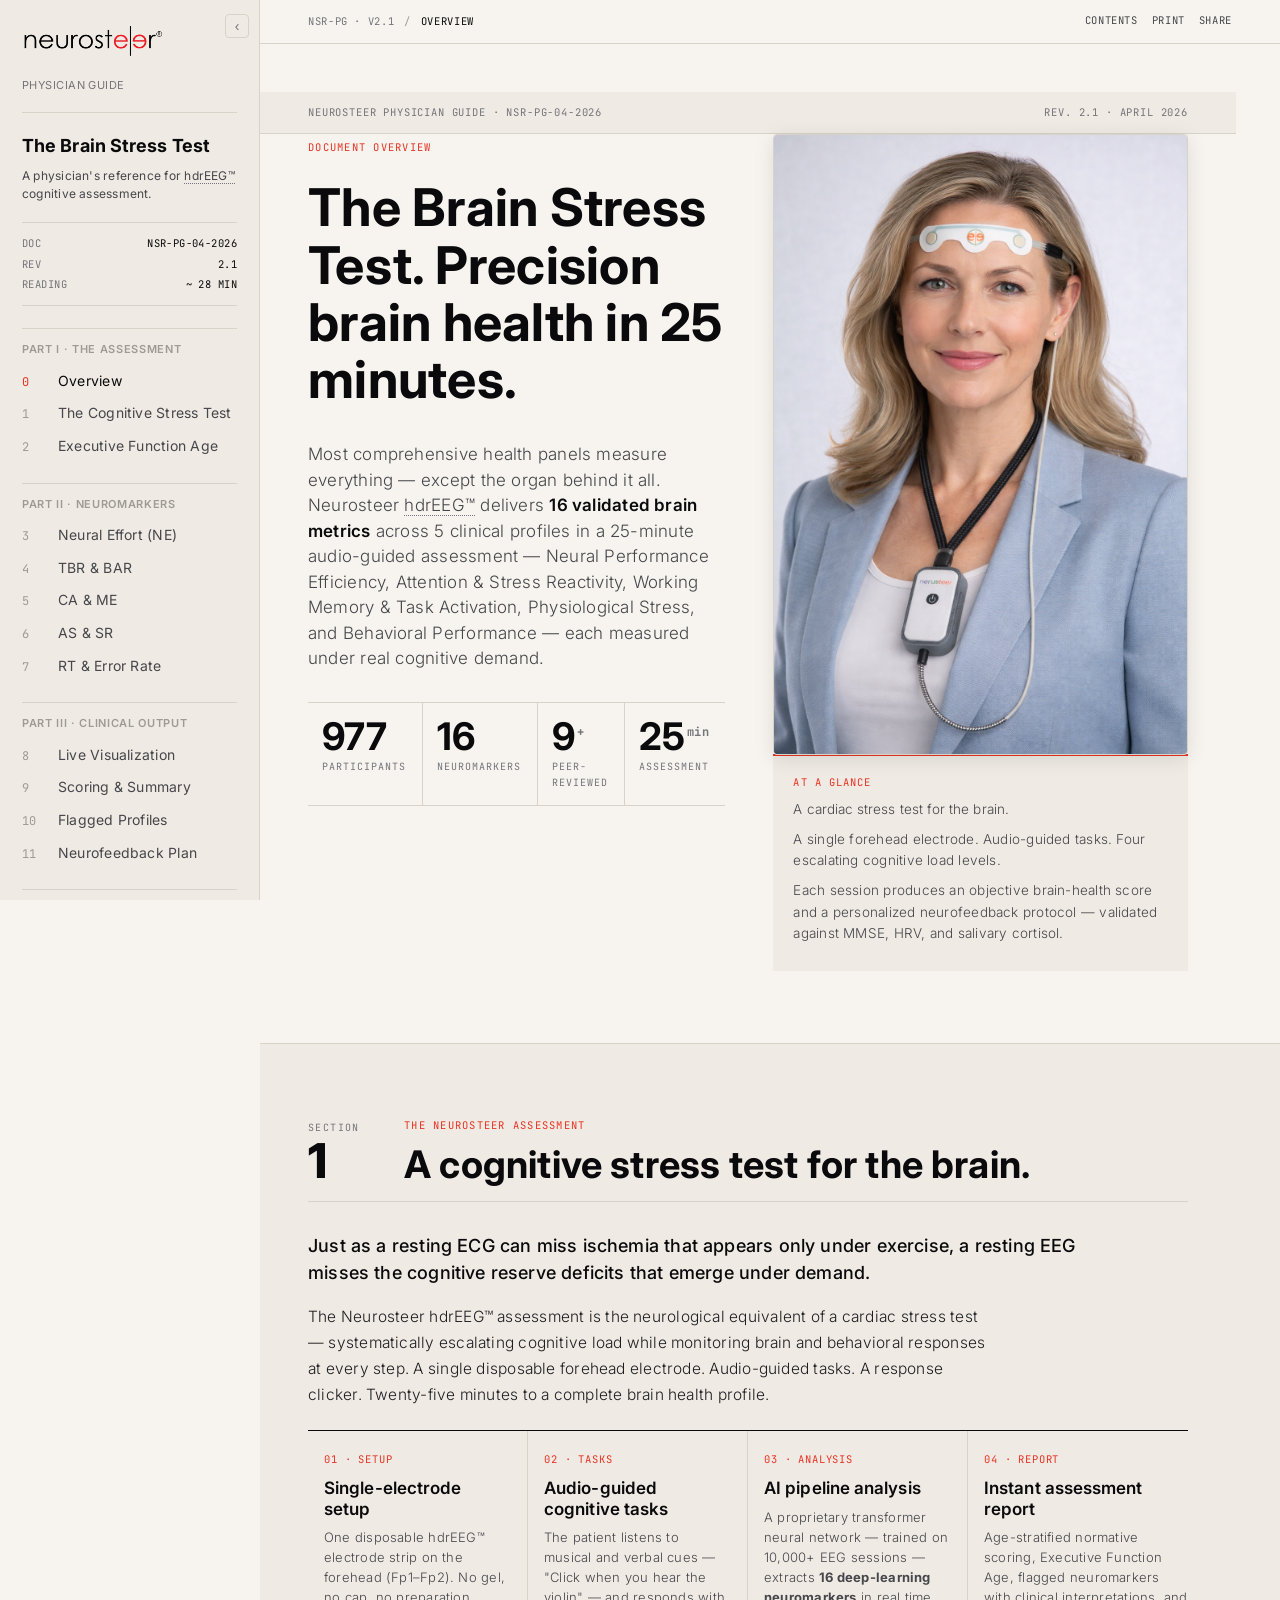
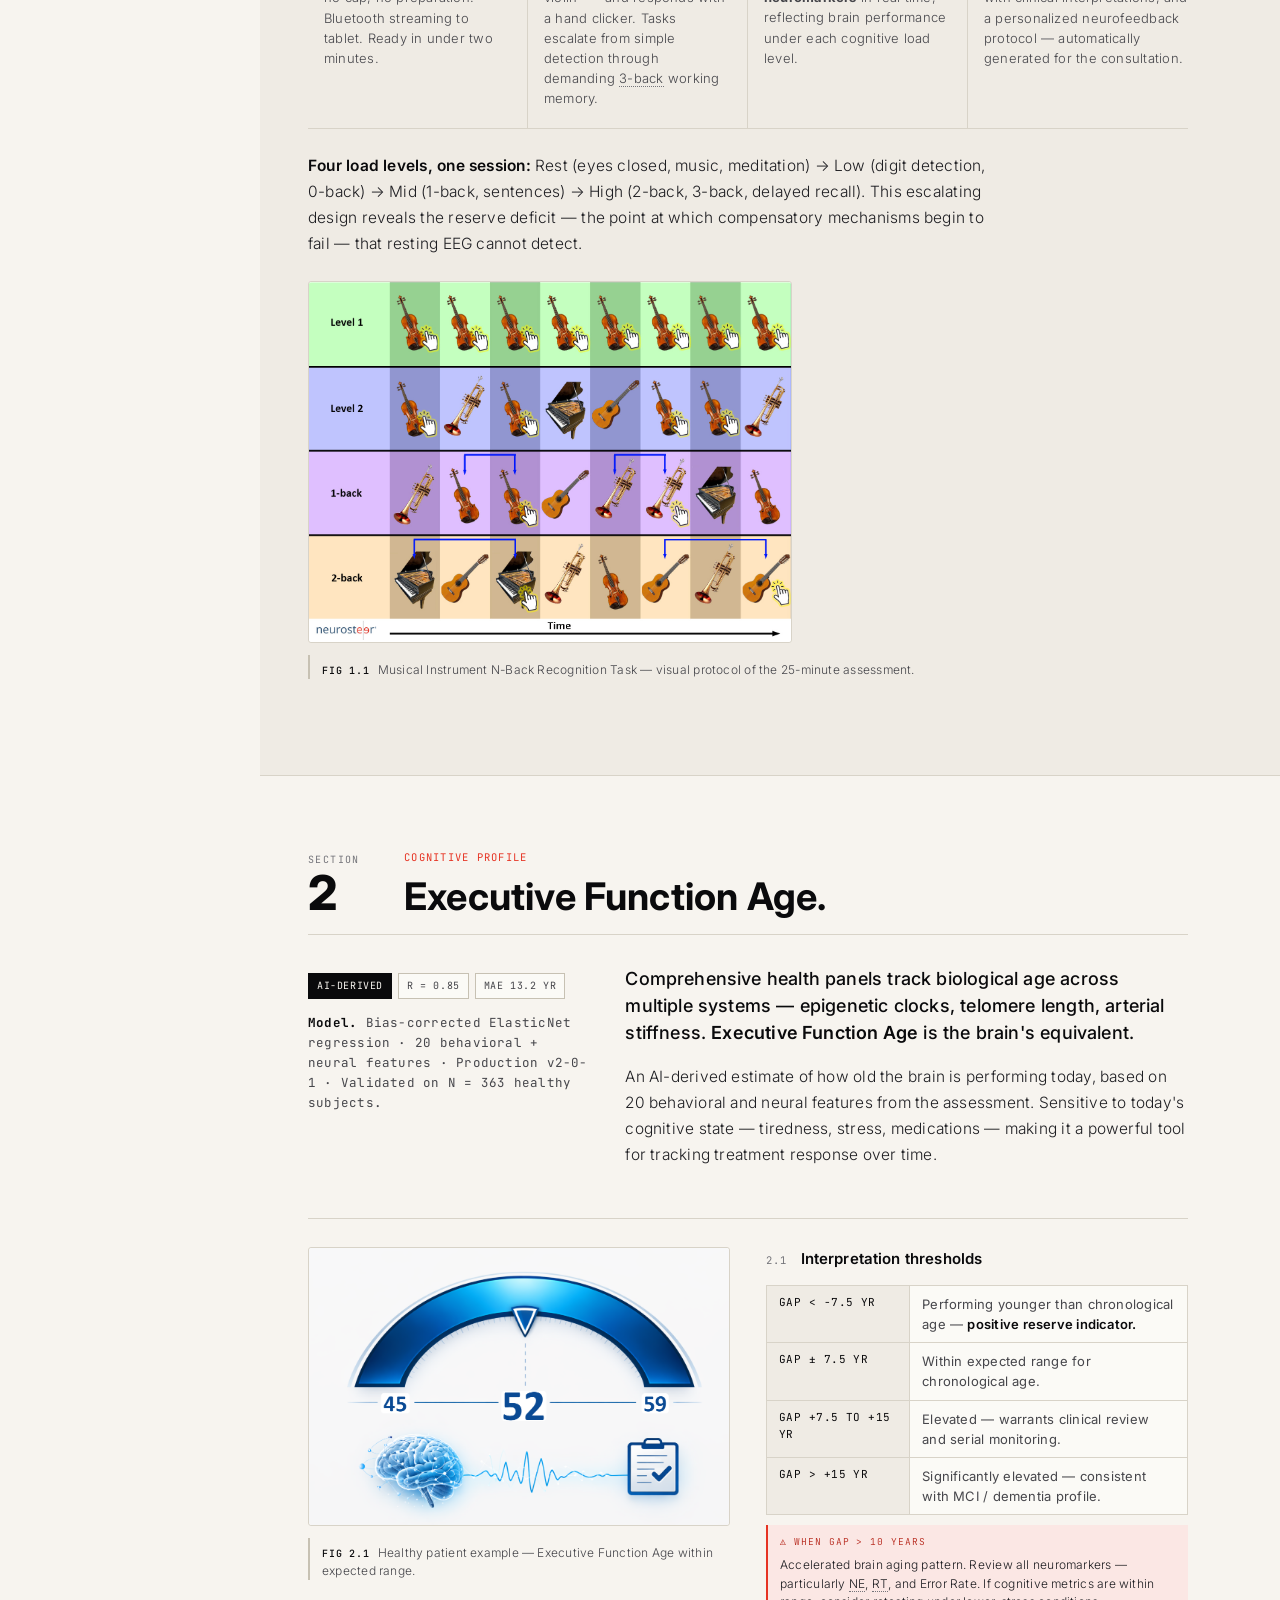
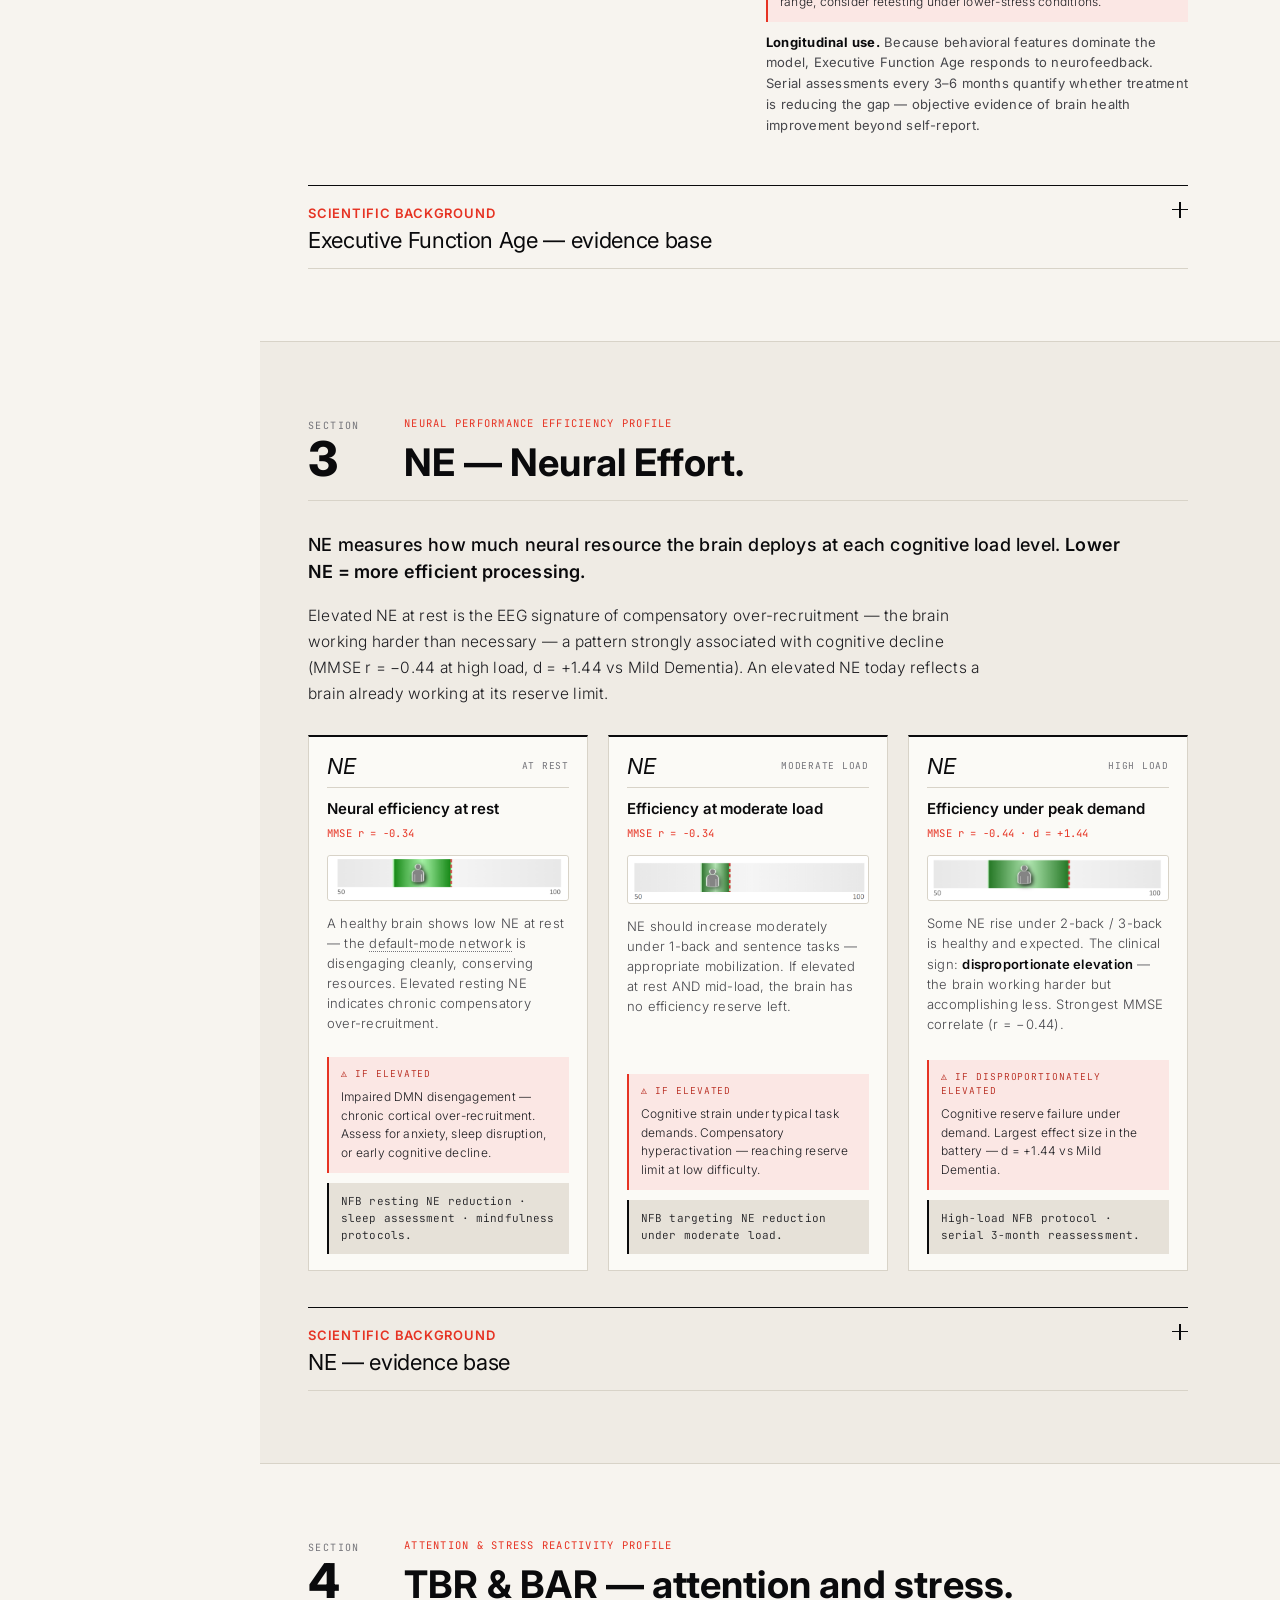
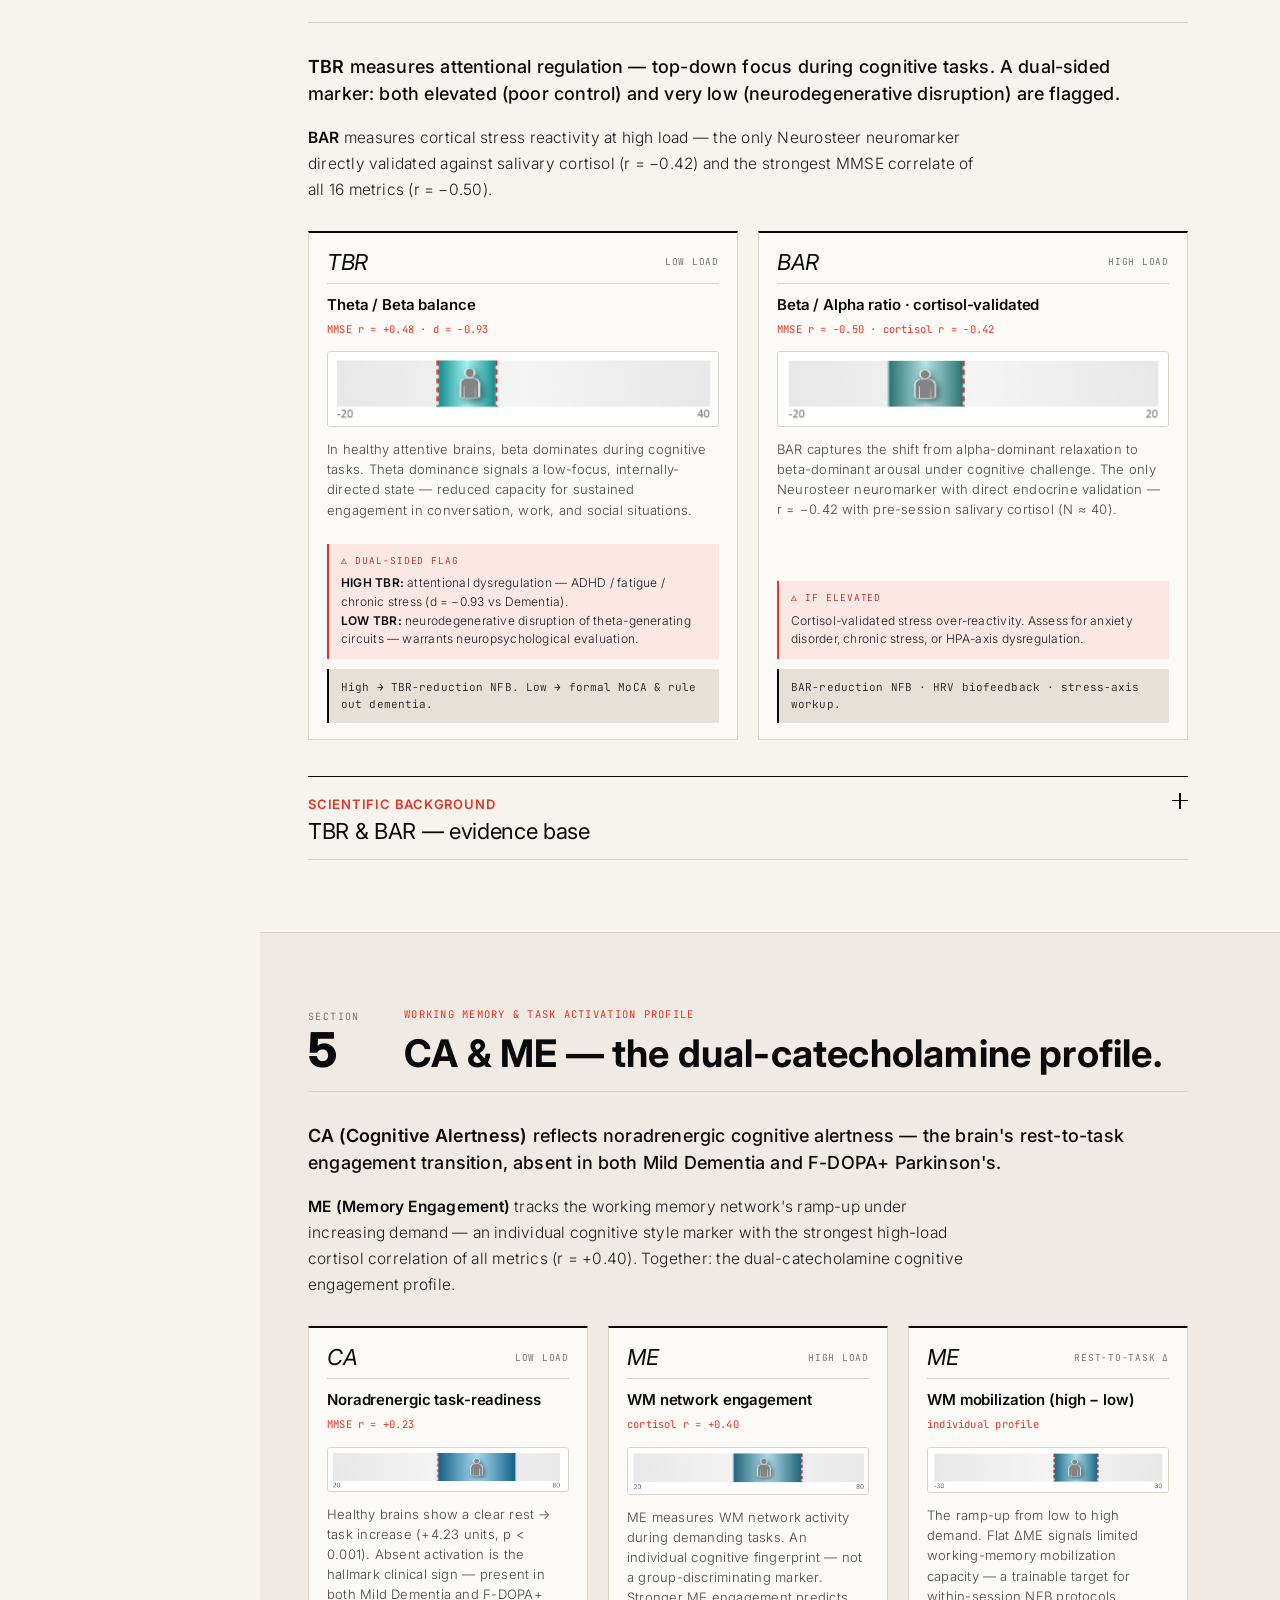
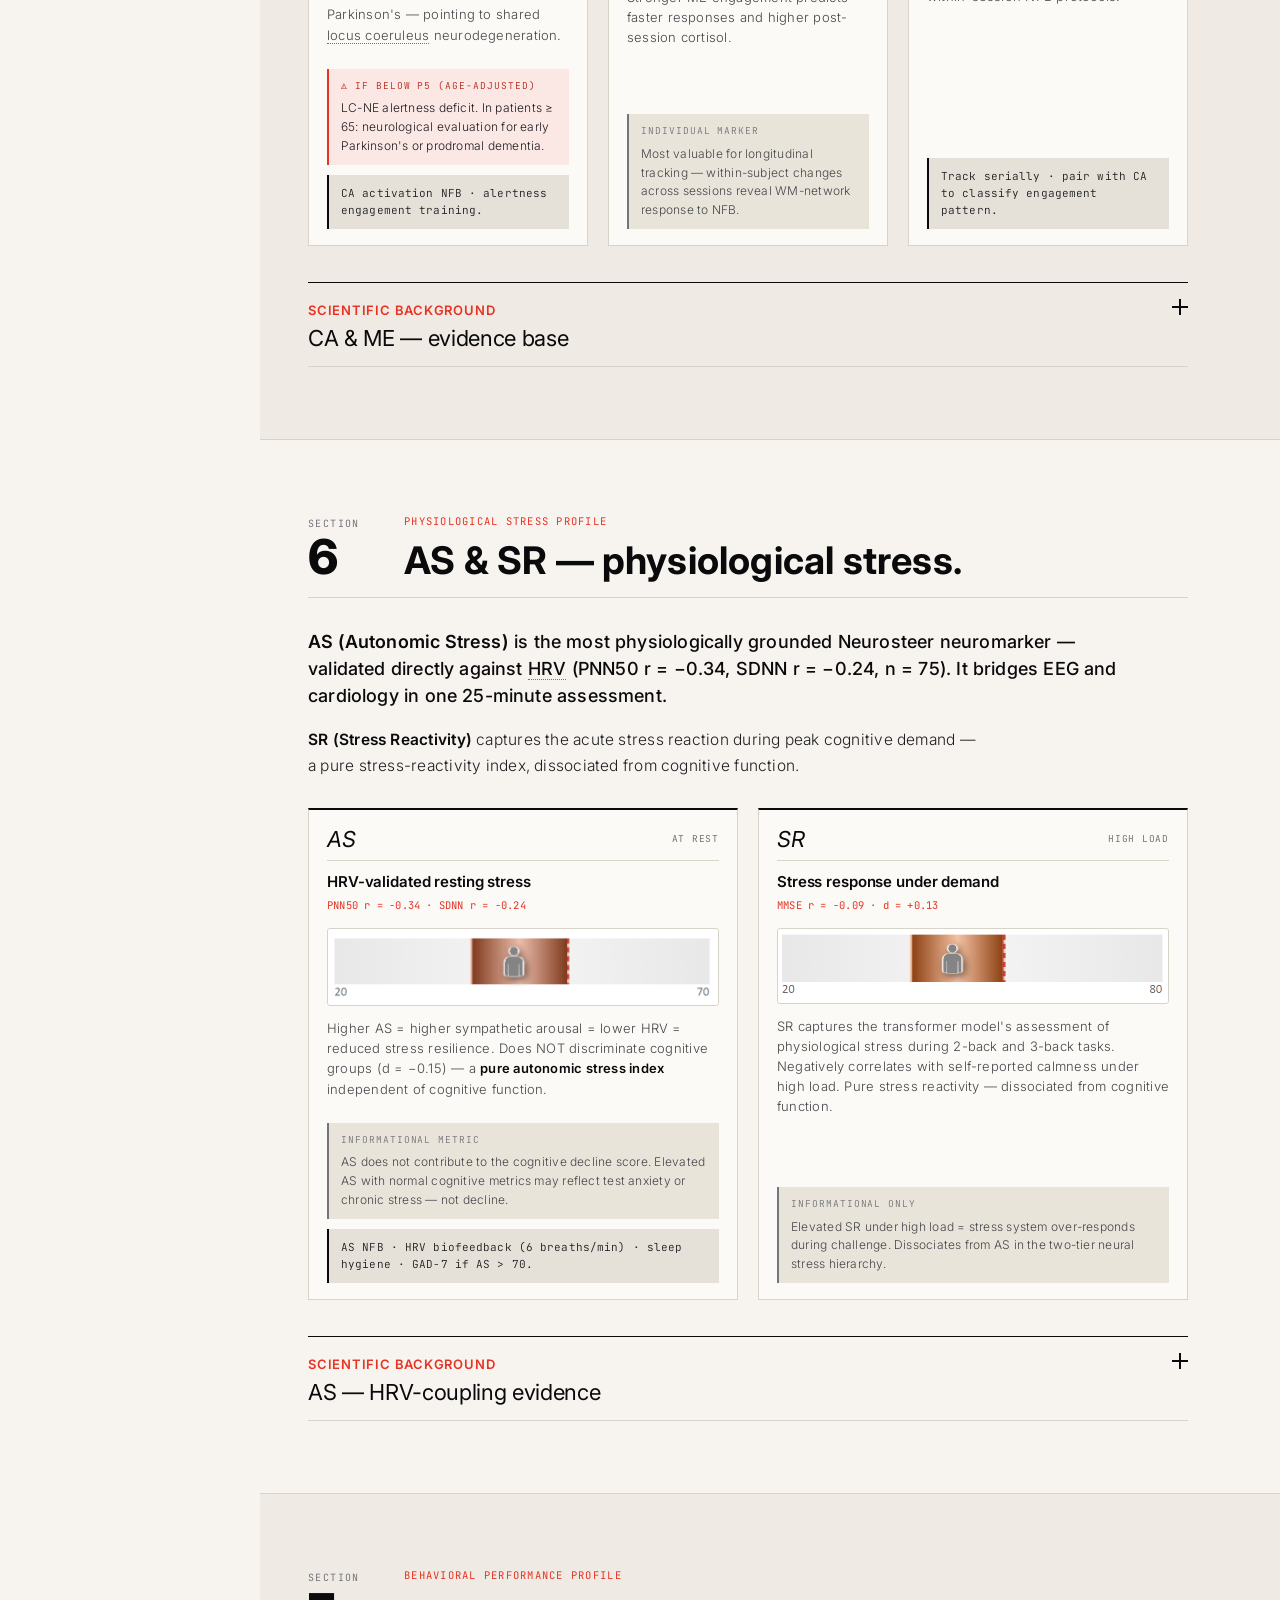
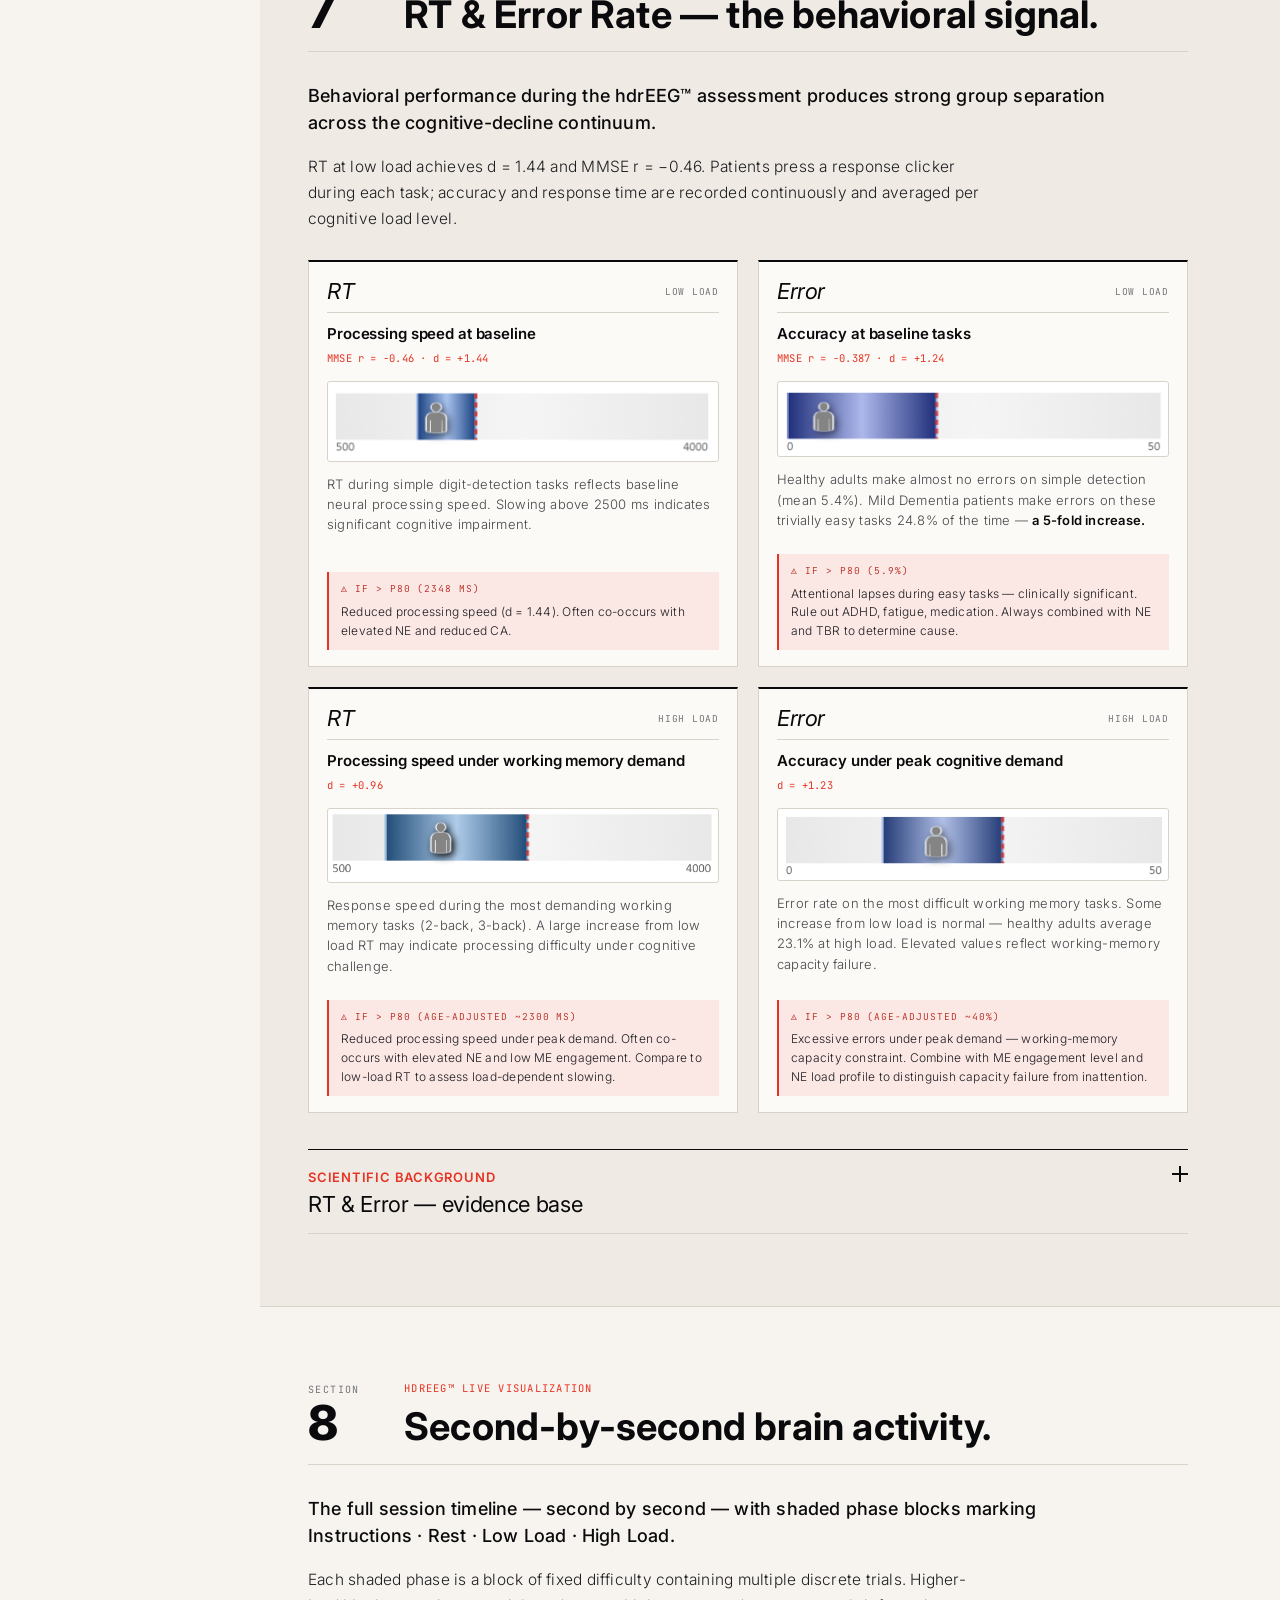
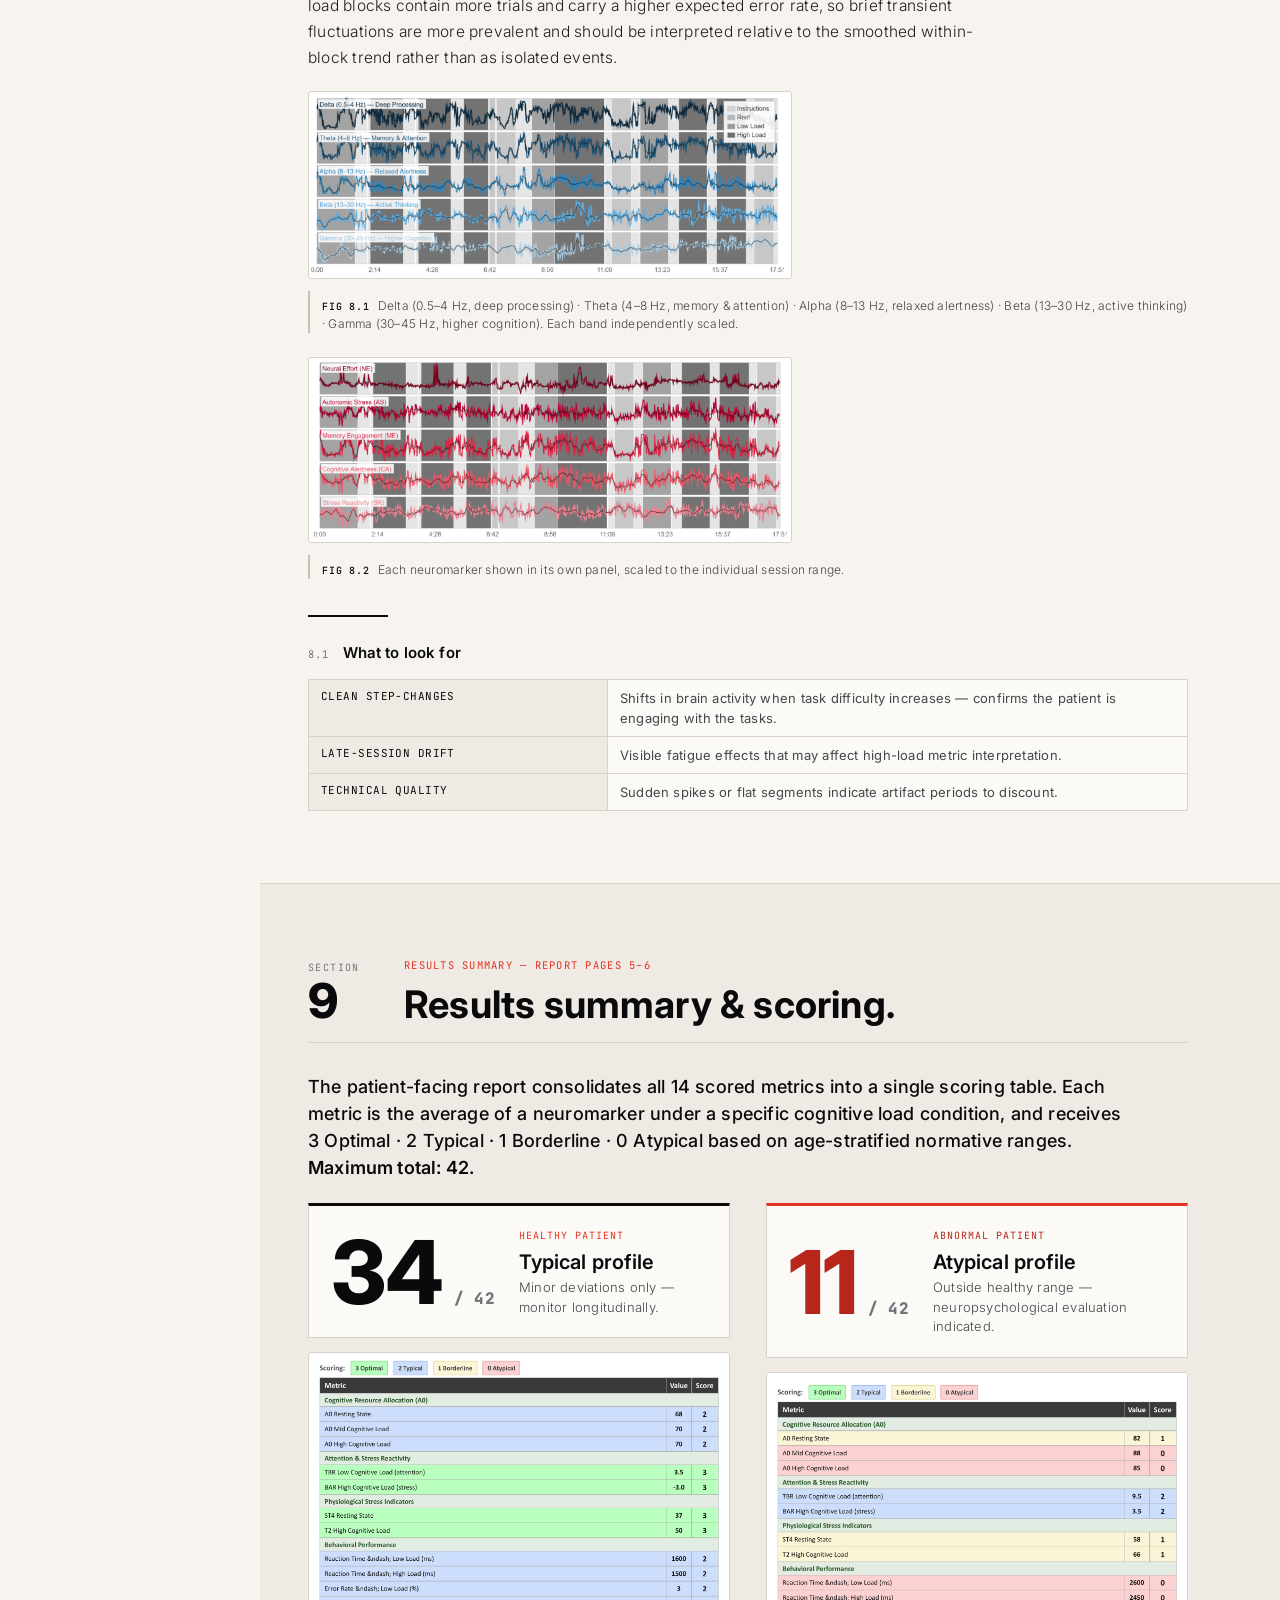
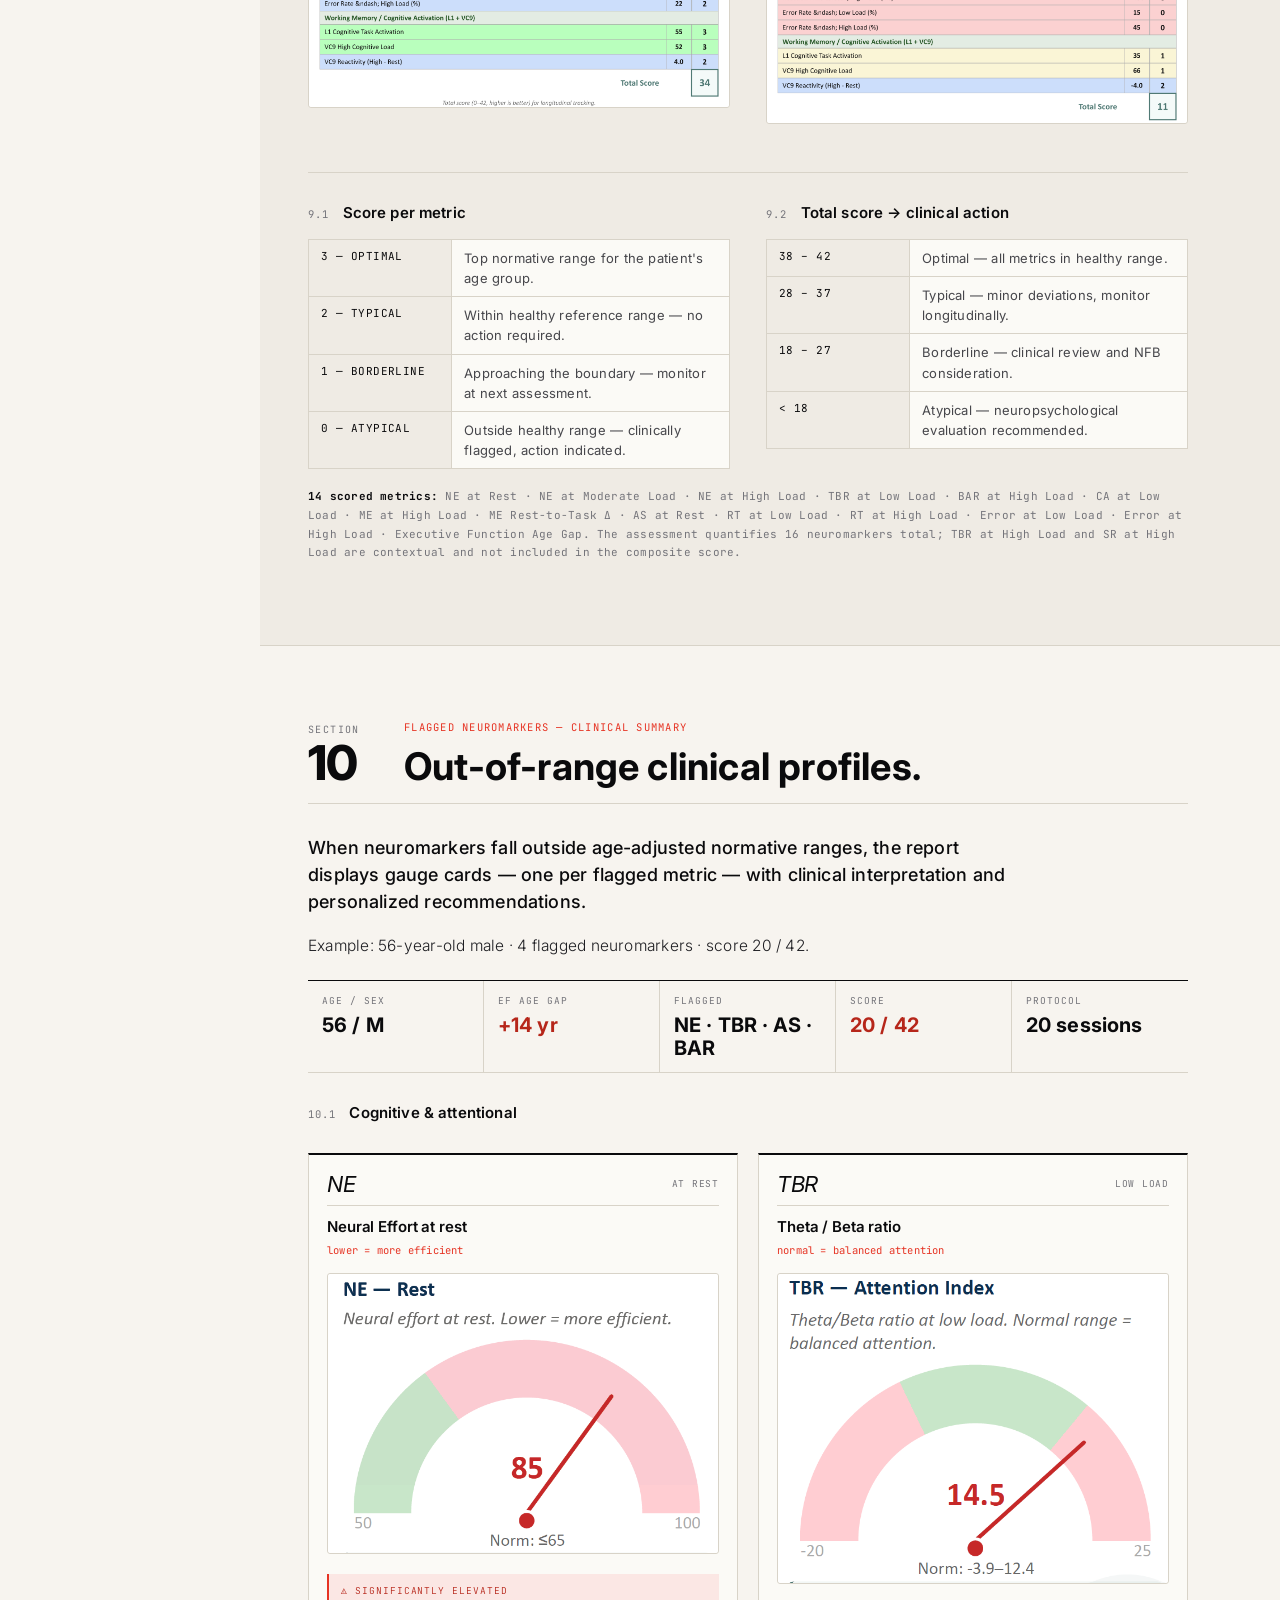
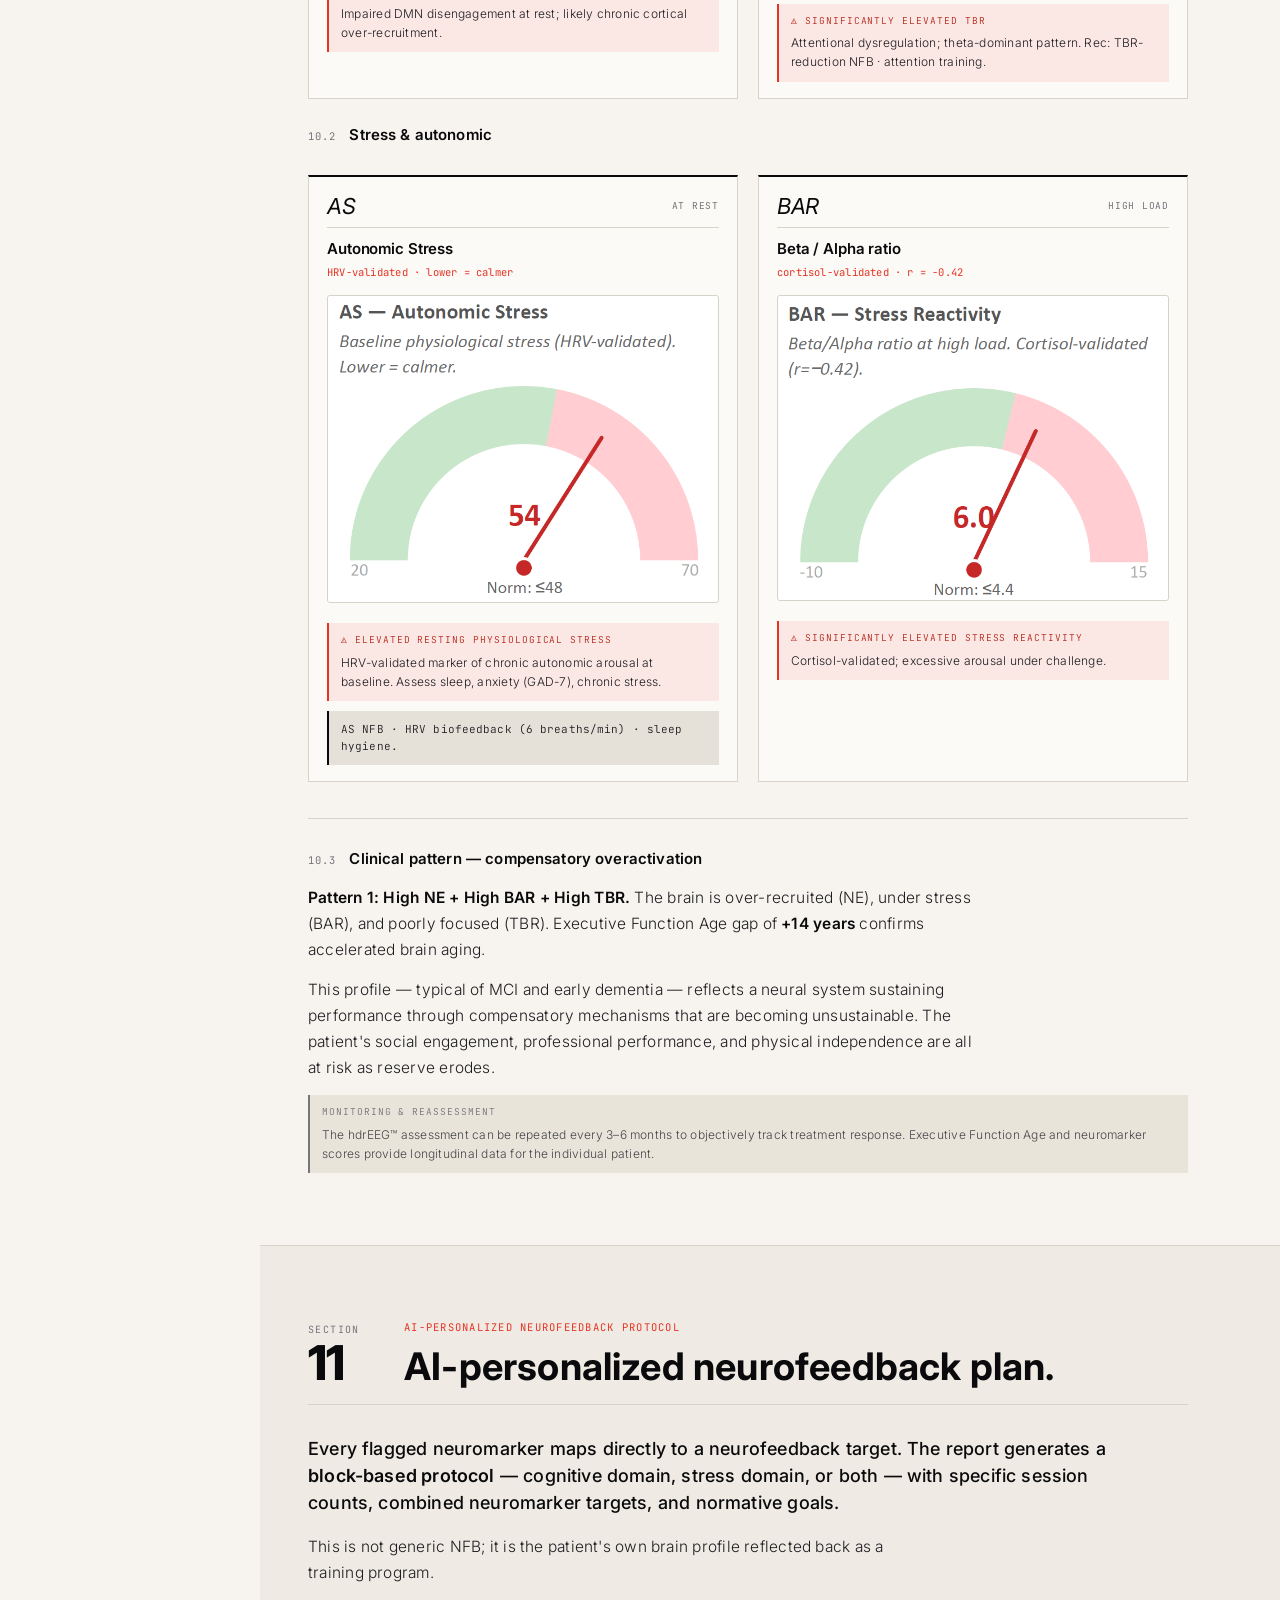
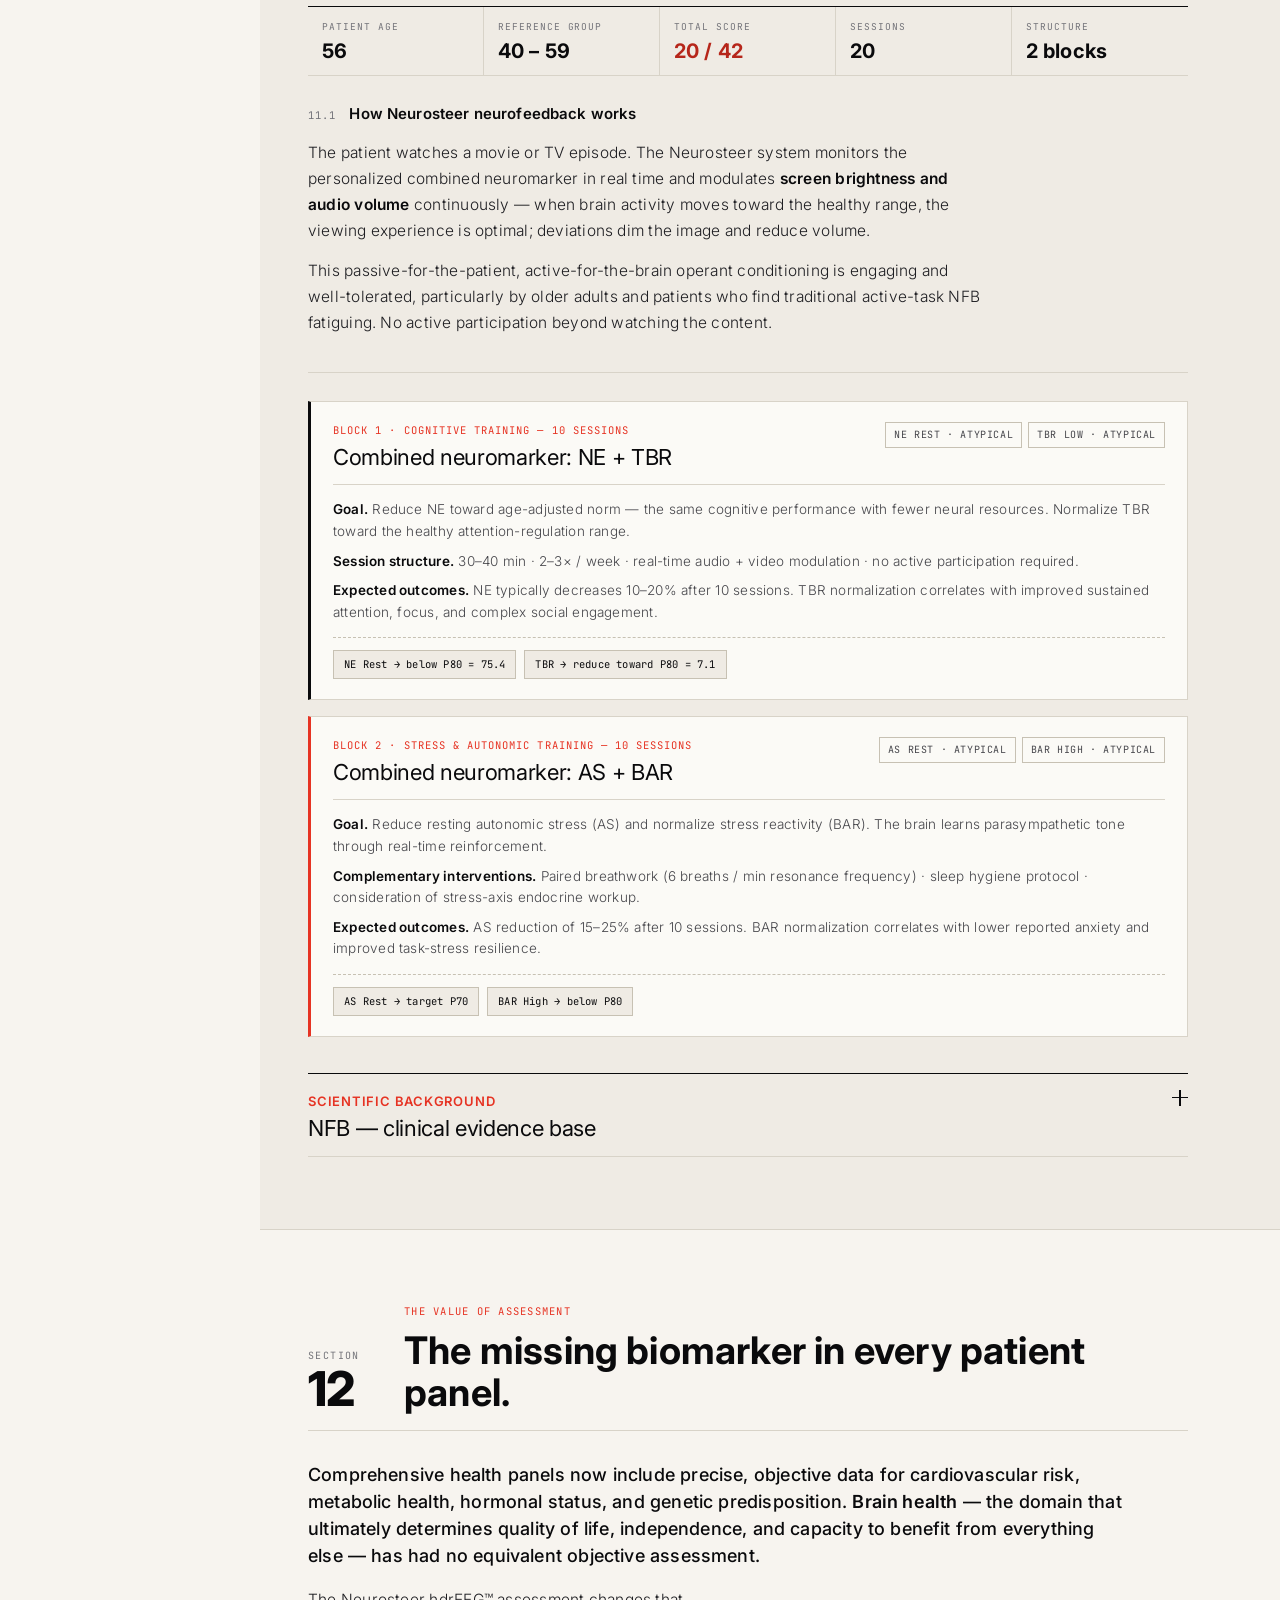
==== index.html @ 01ffa86e "deploy: cache-bust slider_RTLoCog to v=3" ====
<!doctype html>
<html lang="en">
<head>
<meta charset="utf-8">
<meta name="viewport" content="width=device-width,initial-scale=1">
<title>Neurosteer · Physician Assessment Guide</title>
<meta property="og:type" content="website">
<meta property="og:title" content="Neurosteer · Physician Assessment Guide">
<meta property="og:description" content="Interactive hdrEEG™ physician guide — 16 neuromarkers validated against MMSE, HRV, and cortisol. Includes Executive Function Age and neurofeedback protocol.">
<meta property="og:image" content="https://netacello.github.io/-ns-guide-private/assets/figures/hero-fig1.png">
<meta property="og:image:width" content="1200">
<meta property="og:image:height" content="800">
<meta property="og:url" content="https://netacello.github.io/-ns-guide-private/">
<meta name="twitter:card" content="summary_large_image">
<meta name="twitter:image" content="https://netacello.github.io/-ns-guide-private/assets/figures/hero-fig1.png">
<link rel="stylesheet" href="styles.css?v=6">
<!--
  ═══════════════════════════════════════════════════════════════
  NEUROSTEER PHYSICIAN GUIDE — v2 (clinical reference format)
  ═══════════════════════════════════════════════════════════════
  FIGURE PLACEHOLDER CONTRACT (for Claude Code re-embedding):
  Every figure placeholder has:
    • <figure class="figure" data-figure-id="<stable-id>">
    • The <stable-id> matches the original section IDs from
      reference/sections.json, e.g. "hero-fig1", "brain-age-fig1",
      "nei-sci-fig1". Numbering mirrors the order figures
      appeared in the original document.
    • An HTML comment immediately above each placeholder names
      the original image so Claude Code can pattern-match it.
  To re-embed: replace the <figure class="figure">…</figure>
  block with <img src="…"> (or a Plotly/D3 mount), preserving
  the surrounding <figure-caption> if present.
  ═══════════════════════════════════════════════════════════════
-->
<script src="https://cdn.plot.ly/plotly-2.35.2.min.js" charset="utf-8"></script>
</head>
<body>

<button class="hamburger-btn" id="hamburger-btn" aria-label="Open navigation">
  <span></span><span></span><span></span>
</button>
<button class="rail-reopen-btn" id="rail-reopen-btn" aria-label="Open navigation" title="Open navigation">&#8250;</button>
<div class="nav-overlay" id="nav-overlay"></div>

<div class="shell">

  <!-- ═════════ LEFT RAIL ═════════ -->
  <aside class="rail" id="rail">
    <button class="rail-toggle-btn" id="rail-toggle-btn" aria-label="Collapse navigation" title="Collapse navigation">&#8249;</button>
    <div class="brand">
      <img src="assets/logo.png" alt="Neurosteer" style="width:140px;height:auto;display:block;margin-bottom:6px;">
      <div class="brand-name" style="font-size:11px;font-weight:400;color:var(--stone);letter-spacing:0.04em;text-transform:uppercase;">Physician Guide</div>
    </div>

    <div class="doc-title">The Brain Stress Test</div>
    <div class="doc-sub">A physician's reference for <span data-gloss="High Dynamic Range EEG — Neurosteer's proprietary single-electrode prefrontal recording.">hdrEEG™</span> cognitive assessment.</div>

    <div class="doc-meta">
      <div class="doc-meta-row"><span>Doc</span><span>NSR-PG-04-2026</span></div>
      <div class="doc-meta-row"><span>Rev</span><span>2.1</span></div>
      <div class="doc-meta-row"><span>Reading</span><span>~ 28 min</span></div>
    </div>

    <div class="rail-group-label">Part I · The Assessment</div>
    <a class="rail-link" href="#hero"><span class="rail-num">0</span><span>Overview</span></a>
    <a class="rail-link" href="#assessment"><span class="rail-num">1</span><span>The Cognitive Stress Test</span></a>
    <a class="rail-link" href="#brain-age"><span class="rail-num">2</span><span>Executive Function Age</span></a>

    <div class="rail-group-label">Part II · Neuromarkers</div>
    <a class="rail-link" href="#nei"><span class="rail-num">3</span><span>Neural Effort (NE)</span></a>
    <a class="rail-link" href="#tbr-bar"><span class="rail-num">4</span><span>TBR &amp; BAR</span></a>
    <a class="rail-link" href="#tai-wei"><span class="rail-num">5</span><span>CA &amp; ME</span></a>
    <a class="rail-link" href="#rsi-lsr"><span class="rail-num">6</span><span>AS &amp; SR</span></a>
    <a class="rail-link" href="#rt-error"><span class="rail-num">7</span><span>RT &amp; Error Rate</span></a>

    <div class="rail-group-label">Part III · Clinical Output</div>
    <a class="rail-link" href="#sbs"><span class="rail-num">8</span><span>Live Visualization</span></a>
    <a class="rail-link" href="#summary"><span class="rail-num">9</span><span>Scoring &amp; Summary</span></a>
    <a class="rail-link" href="#abnormal"><span class="rail-num">10</span><span>Flagged Profiles</span></a>
    <a class="rail-link" href="#nfb"><span class="rail-num">11</span><span>Neurofeedback Plan</span></a>

    <div class="rail-group-label">Part IV · Evidence &amp; Use</div>
    <a class="rail-link" href="#why-assess"><span class="rail-num">12</span><span>Value of Assessment</span></a>
    <a class="rail-link" href="#abbreviations"><span class="rail-num">13</span><span>Reference Index</span></a>

    <div class="rail-foot">
      © Neurosteer Ltd. 2026<br>
      For physician reference only.<br>
      <a href="publications.html">Publications</a> · <a href="#">Contact</a>
    </div>
  </aside>

  <!-- ═════════ MAIN ═════════ -->
  <main class="main">

    <!-- top bar -->
    <div class="topbar">
      <div class="topbar-crumbs">
        <span>NSR-PG · v2.1</span>
        <span class="sep">/</span>
        <span class="topbar-section" id="crumbSection">Overview</span>
      </div>
      <div class="topbar-actions">
        <span class="topbar-btn" id="tocToggle">Contents</span>
        <span class="topbar-btn">Print</span>
        <span class="topbar-btn">Share</span>
      </div>
    </div>

    <!-- ─── § 0 HERO ─── -->
    <section class="chap hero" id="hero" data-title="Overview">
      <div class="chap-inner">
        <div class="hero-doc-id">
          <span>Neurosteer Physician Guide · NSR-PG-04-2026</span>
          <span>Rev. 2.1 · April 2026</span>
        </div>
        <div class="hero-grid">
          <div class="hero-content">
            <span class="chap-eyebrow">Document overview</span>
            <h1 class="hero-headline">The Brain Stress Test. Precision brain health in 25 minutes.</h1>
            <p class="hero-sub">Most comprehensive health panels measure everything — except the organ behind it all. Neurosteer <span data-gloss="High Dynamic Range EEG. Proprietary single-channel prefrontal recording with order-of-magnitude higher signal resolution than conventional EEG.">hdrEEG™</span> delivers <strong>16 validated brain metrics</strong> across 5 clinical profiles in a 25-minute audio-guided assessment — Neural Performance Efficiency, Attention &amp; Stress Reactivity, Working Memory &amp; Task Activation, Physiological Stress, and Behavioral Performance — each measured under real cognitive demand.</p>

            <div class="hero-stats">
              <div class="hero-stat">
                <div class="hero-stat-val">977</div>
                <div class="hero-stat-label">Participants</div>
              </div>
              <div class="hero-stat">
                <div class="hero-stat-val">16</div>
                <div class="hero-stat-label">Neuromarkers</div>
              </div>
              <div class="hero-stat">
                <div class="hero-stat-val">9<span class="u">+</span></div>
                <div class="hero-stat-label">Peer-reviewed</div>
              </div>
              <div class="hero-stat">
                <div class="hero-stat-val">25<span class="u">min</span></div>
                <div class="hero-stat-label">Assessment</div>
              </div>
            </div>
          </div>

          <!-- FIGURE: hero device/assessment hero image -->
          <div class="hero-photo-col">
            <figure class="figure figure-img" data-figure-id="hero-fig1"><img src="assets/figures/hero-fig1.png" alt="Patient wearing hdrEEG forehead electrode during Neurosteer assessment"></figure>
            <div class="hero-glance">
              <div class="hero-glance-label">At a glance</div>
              <p class="hero-glance-tagline">A cardiac stress test for the brain.</p>
              <p>A single forehead electrode. Audio-guided tasks. Four escalating cognitive load levels.</p>
              <p>Each session produces an objective brain-health score and a personalized neurofeedback protocol — validated against MMSE, HRV, and salivary cortisol.</p>
            </div>
          </div>
        </div>
      </div>
    </section>

    <!-- ─── § 1 ASSESSMENT ─── -->
    <section class="chap alt" id="assessment" data-title="The Cognitive Stress Test">
      <div class="chap-inner">
        <div class="chap-head">
          <div class="chap-num">Section<span class="sec-id">1</span></div>
          <div>
            <span class="chap-eyebrow">The Neurosteer Assessment</span>
            <h2 class="chap-title">A cognitive stress test for the brain.</h2>
          </div>
        </div>

        <div class="prose">
          <p class="lead">Just as a resting ECG can miss ischemia that appears only under exercise, a resting EEG misses the cognitive reserve deficits that emerge under demand.</p>
          <p>The Neurosteer hdrEEG™ assessment is the neurological equivalent of a cardiac stress test — systematically escalating cognitive load while monitoring brain and behavioral responses at every step. A single disposable forehead electrode. Audio-guided tasks. A response clicker. Twenty-five minutes to a complete brain health profile.</p>
        </div>

        <div class="assess-steps">
          <div class="assess-step">
            <div class="assess-step-num">01 · Setup</div>
            <div class="assess-step-title">Single-electrode setup</div>
            <div class="assess-step-desc">One disposable hdrEEG™ electrode strip on the forehead (Fp1–Fp2). No gel, no cap, no preparation. Bluetooth streaming to tablet. Ready in under two minutes.</div>
          </div>
          <div class="assess-step">
            <div class="assess-step-num">02 · Tasks</div>
            <div class="assess-step-title">Audio-guided cognitive tasks</div>
            <div class="assess-step-desc">The patient listens to musical and verbal cues — "Click when you hear the violin" — and responds with a hand clicker. Tasks escalate from simple detection through demanding <span data-gloss="N-back: working memory task where the participant responds when the current stimulus matches one presented N positions earlier.">3-back</span> working memory.</div>
          </div>
          <div class="assess-step">
            <div class="assess-step-num">03 · Analysis</div>
            <div class="assess-step-title">AI pipeline analysis</div>
            <div class="assess-step-desc">A proprietary transformer neural network — trained on 10,000+ EEG sessions — extracts <strong>16 deep-learning neuromarkers</strong> in real time, reflecting brain performance under each cognitive load level.</div>
          </div>
          <div class="assess-step">
            <div class="assess-step-num">04 · Report</div>
            <div class="assess-step-title">Instant assessment report</div>
            <div class="assess-step-desc">Age-stratified normative scoring, Executive Function Age, flagged neuromarkers with clinical interpretations, and a personalized neurofeedback protocol — automatically generated for the consultation.</div>
          </div>
        </div>

        <div class="prose">
          <p><strong>Four load levels, one session:</strong> Rest (eyes closed, music, meditation) → Low (digit detection, 0-back) → Mid (1-back, sentences) → High (2-back, 3-back, delayed recall). This escalating design reveals the reserve deficit — the point at which compensatory mechanisms begin to fail — that resting EEG cannot detect.</p>
        </div>

        <!-- FIGURE: Musical Instrument N-Back Recognition Task schematic -->
        <figure class="figure figure-img figure-half" data-figure-id="assessment-fig1" style="margin-top:24px"><img src="assets/figures/assessment-fig1.jpg" alt="Musical Instrument N-Back Recognition Task - assessment protocol"></figure>
        <div class="figure-caption"><span class="cap-num">Fig 1.1</span>Musical Instrument N-Back Recognition Task — visual protocol of the 25-minute assessment.</div>
      </div>
    </section>

    <!-- ─── § 2 BRAIN AGE ─── -->
    <section class="chap" id="brain-age" data-title="Executive Function Age">
      <div class="chap-inner">
        <div class="chap-head">
          <div class="chap-num">Section<span class="sec-id">2</span></div>
          <div>
            <span class="chap-eyebrow">Cognitive profile</span>
            <h2 class="chap-title">Executive Function Age.</h2>
          </div>
        </div>

        <div class="wide-grid">
          <div>
            <div class="chip-row">
              <span class="chip accent">AI-derived</span>
              <span class="chip">r = 0.85</span>
              <span class="chip">MAE 13.2 yr</span>
            </div>
            <p style="font-size:12.5px;line-height:1.6;color:var(--slate);font-family:var(--f-mono)">
              <strong style="color:var(--ink)">Model.</strong> Bias-corrected ElasticNet regression · 20 behavioral + neural features · Production v2-0-1 · Validated on N = 363 healthy subjects.
            </p>
          </div>
          <div class="prose">
            <p class="lead">Comprehensive health panels track biological age across multiple systems — epigenetic clocks, telomere length, arterial stiffness. <strong>Executive Function Age</strong> is the brain's equivalent.</p>
            <p>An AI-derived estimate of how old the brain is performing today, based on 20 behavioral and neural features from the assessment. Sensitive to today's cognitive state — tiredness, stress, medications — making it a powerful tool for tracking treatment response over time.</p>
          </div>
        </div>

        <hr class="rule">

        <div class="two-col">
          <div>
            <!-- FIGURE: Healthy patient example — brain age gauge / scatter -->
            <figure class="figure figure-img" data-figure-id="brain-age-fig1"><img src="assets/figures/brain_age_arch_only.png" alt="Healthy patient Executive Function Age example"></figure>
            <div class="figure-caption"><span class="cap-num">Fig 2.1</span>Healthy patient example — Executive Function Age within expected range.</div>
          </div>

          <div>
            <div class="sub-head">
              <span class="sub-head-num">2.1</span>
              <span class="sub-head-title">Interpretation thresholds</span>
            </div>
            <table class="interp-table">
              <tbody>
                <tr><td>Gap &lt; −7.5 yr</td><td>Performing younger than chronological age — <strong>positive reserve indicator.</strong></td></tr>
                <tr><td>Gap ± 7.5 yr</td><td>Within expected range for chronological age.</td></tr>
                <tr><td>Gap +7.5 to +15 yr</td><td>Elevated — warrants clinical review and serial monitoring.</td></tr>
                <tr><td>Gap &gt; +15 yr</td><td>Significantly elevated — consistent with MCI / dementia profile.</td></tr>
              </tbody>
            </table>

            <div class="flag-box">
              <span class="flag-label">⚠ When Gap &gt; 10 years</span>
              Accelerated brain aging pattern. Review all neuromarkers — particularly <span data-gloss="Neural Effort — neural resources deployed per cognitive load level. Lower = more efficient.">NE</span>, <span data-gloss="Response Time — behavioral speed during task-block trials.">RT</span>, and Error Rate. If cognitive metrics are within range, consider retesting under lower-stress conditions.
            </div>

            <p style="font-size:13px;line-height:1.6;color:var(--slate);margin-top:10px">
              <strong style="color:var(--ink)">Longitudinal use.</strong> Because behavioral features dominate the model, Executive Function Age responds to neurofeedback. Serial assessments every 3–6 months quantify whether treatment is reducing the gap — objective evidence of brain health improvement beyond self-report.
            </p>
          </div>
        </div>

        <details class="collapse">
          <summary>
            <span class="collapse-title">
              <span class="section-id">Scientific background</span>
              Executive Function Age — evidence base
            </span>
            <span class="collapse-icon"></span>
          </summary>
          <div class="collapse-body">
            <div class="two-col">
              <div>
                <!-- FIGURE: Regression performance — predicted vs chronological age scatter -->
                <figure class="figure figure-mount" data-figure-id="brain-age-sci-fig1"><div id="fig-brain-age-sci-fig1" class="plotly-chart"></div></figure>
                <div class="figure-caption"><span class="cap-num">Fig 2.2</span>Production model v2-0-1 — r = 0.85 on healthy regression sample.</div>
              </div>
              <div class="prose">
                <p><strong>Top predictors.</strong> Behavioral features dominate — accuracy and response time account for 4 of the 6 largest coefficients. This is clinically meaningful: behavioral performance is what responds to neurofeedback, making Executive Function Age a trainable biomarker.</p>

                <table class="datatable" style="margin-top:14px">
                  <thead><tr><th>Group</th><th>Age range</th><th class="num">N</th><th class="num">Mean gap</th></tr></thead>
                  <tbody>
                    <tr><td>Healthy young</td><td>20–39</td><td class="num">236</td><td class="num">+1.5 yr</td></tr>
                    <tr><td>Healthy middle</td><td>40–59</td><td class="num">149</td><td class="num">−3.3 yr</td></tr>
                    <tr><td>Healthy older</td><td>60–85</td><td class="num">61</td><td class="num">+1.5 yr</td></tr>
                    <tr><td>MCI</td><td>60–85</td><td class="num">85</td><td class="num">+7.0 yr</td></tr>
                    <tr><td>Dementia</td><td>60–85</td><td class="num">33</td><td class="num">+16.8 yr</td></tr>
                  </tbody>
                </table>
              </div>
            </div>

            <hr class="rule-2">

            <div class="two-col">
              <div>
                <!-- FIGURE: 17-year gradient Healthy → Dementia boxplot -->
                <figure class="figure figure-mount" data-figure-id="brain-age-sci-fig2"><div id="fig-brain-age-sci-fig2" class="plotly-chart"></div></figure>
                <div class="figure-caption"><span class="cap-num">Fig 2.3</span>17-year gradient — Healthy (~0) → MCI (+7.0 yr) → Dementia (+16.8 yr).</div>
              </div>
              <div class="prose">
                <p>The Executive Function Age gap is near-zero across all healthy age groups (20–85), confirming the model is well-calibrated for normal aging. The gap opens only with genuine cognitive impairment.</p>
                <p><strong>Key difference from static biological-age clocks:</strong> Executive Function Age responds to intervention, providing a measurable treatment target rather than a static prognosis.</p>
                <p style="font-family:var(--f-mono);font-size:11px;color:var(--stone);margin-top:10px">Validated at Sourasky Medical Center · Haifa University · Dorot Geriatric Center · Stanford University.</p>
              </div>
            </div>
          </div>
        </details>
      </div>
    </section>

    <!-- ─── § 3 NEURAL EFFORT ─── -->
    <section class="chap alt" id="nei" data-title="Neural Effort (NE)">
      <div class="chap-inner">
        <div class="chap-head">
          <div class="chap-num">Section<span class="sec-id">3</span></div>
          <div>
            <span class="chap-eyebrow">Neural Performance Efficiency Profile</span>
            <h2 class="chap-title">NE — Neural Effort.</h2>
          </div>
        </div>

        <div class="prose">
          <p class="lead">NE measures how much neural resource the brain deploys at each cognitive load level. <strong>Lower NE = more efficient processing.</strong></p>
          <p>Elevated NE at rest is the EEG signature of compensatory over-recruitment — the brain working harder than necessary — a pattern strongly associated with cognitive decline (MMSE r = −0.44 at high load, d = +1.44 vs Mild Dementia). An elevated NE today reflects a brain already working at its reserve limit.</p>
        </div>

        <div class="metric-grid-3">
          <article class="metric-card">
            <div class="metric-card-head">
              <span class="metric-badge">NE</span>
              <span class="metric-load">At Rest</span>
            </div>
            <div class="metric-name">Neural efficiency at rest</div>
            <div class="metric-tag">MMSE r = −0.34</div>
            <!-- FIGURE: NE at rest distribution -->
            <figure class="figure figure-img" data-figure-id="nei-fig1" style="margin-bottom:12px"><img src="assets/figures/nei-fig1.png" alt="Neural Effort (NE) at rest - normative scale"></figure>
            <div class="metric-desc">A healthy brain shows low NE at rest — the <span data-gloss="Default Mode Network — the brain's 'idle' network, active during rest and self-referential thought.">default-mode network</span> is disengaging cleanly, conserving resources. Elevated resting NE indicates chronic compensatory over-recruitment.</div>
            <div class="flag-box">
              <span class="flag-label">⚠ If elevated</span>
              Impaired DMN disengagement — chronic cortical over-recruitment. Assess for anxiety, sleep disruption, or early cognitive decline.
            </div>
            <div class="rec-box">NFB resting NE reduction · sleep assessment · mindfulness protocols.</div>
          </article>

          <article class="metric-card">
            <div class="metric-card-head">
              <span class="metric-badge">NE</span>
              <span class="metric-load">Moderate Load</span>
            </div>
            <div class="metric-name">Efficiency at moderate load</div>
            <div class="metric-tag">MMSE r = −0.34</div>
            <!-- FIGURE: NE at mid-load -->
            <figure class="figure figure-img" data-figure-id="nei-fig2" style="margin-bottom:12px"><img src="assets/figures/nei-fig2.png?v=2" alt="Neural Effort (NE) at mid cognitive load"></figure>
            <div class="metric-desc">NE should increase moderately under 1-back and sentence tasks — appropriate mobilization. If elevated at rest AND mid-load, the brain has no efficiency reserve left.</div>
            <div class="flag-box">
              <span class="flag-label">⚠ If elevated</span>
              Cognitive strain under typical task demands. Compensatory hyperactivation — reaching reserve limit at low difficulty.
            </div>
            <div class="rec-box">NFB targeting NE reduction under moderate load.</div>
          </article>

          <article class="metric-card">
            <div class="metric-card-head">
              <span class="metric-badge">NE</span>
              <span class="metric-load">High Load</span>
            </div>
            <div class="metric-name">Efficiency under peak demand</div>
            <div class="metric-tag">MMSE r = −0.44 · d = +1.44</div>
            <!-- FIGURE: NE at high-load -->
            <figure class="figure figure-img" data-figure-id="nei-fig3" style="margin-bottom:12px"><img src="assets/figures/nei-fig3.png" alt="Neural Effort (NE) at high cognitive load"></figure>
            <div class="metric-desc">Some NE rise under 2-back / 3-back is healthy and expected. The clinical sign: <strong>disproportionate elevation</strong> — the brain working harder but accomplishing less. Strongest MMSE correlate (r = −0.44).</div>
            <div class="flag-box">
              <span class="flag-label">⚠ If disproportionately elevated</span>
              Cognitive reserve failure under demand. Largest effect size in the battery — d = +1.44 vs Mild Dementia.
            </div>
            <div class="rec-box">High-load NFB protocol · serial 3-month reassessment.</div>
          </article>
        </div>

        <details class="collapse">
          <summary>
            <span class="collapse-title">
              <span class="section-id">Scientific background</span>
              NE — evidence base
            </span>
            <span class="collapse-icon"></span>
          </summary>
          <div class="collapse-body">
            <div class="two-col">
              <div>
                <!-- FIGURE: NE load response by cognitive group -->
                <figure class="figure figure-mount" data-figure-id="nei-sci-fig1"><div id="fig-nei-sci-fig1" class="plotly-chart"></div></figure>
                <div class="figure-caption"><span class="cap-num">Fig 3.4</span>Between-group gap widens at high load — reserve deficit only visible under demand.</div>
              </div>
              <div>
                <table class="datatable">
                  <thead><tr><th>Condition</th><th class="num">Healthy</th><th class="num">MCI</th><th class="num">Dementia</th><th class="num">d (H/D)</th></tr></thead>
                  <tbody>
                    <tr><td>NE Rest</td><td class="num">72.1 ± 8.5</td><td class="num">76.3 ± 9.1</td><td class="num">79.6 ± 11.2</td><td class="num">+0.91</td></tr>
                    <tr><td>NE Mid</td><td class="num">78.1 ± 7.4</td><td class="num">82.0 ± 8.0</td><td class="num">89.0 ± 7.7</td><td class="num">+1.27</td></tr>
                    <tr><td>NE High</td><td class="num">76.0 ± 8.1</td><td class="num">82.0 ± 8.9</td><td class="num">88.1 ± 8.5</td><td class="num">+1.44</td></tr>
                  </tbody>
                </table>
                <p style="font-size:12.5px;line-height:1.6;color:var(--slate);margin-top:14px">
                  <strong style="color:var(--ink)">Published validation.</strong> NE first validated at Dorot Geriatric Center (N = 82, Molcho et al., 2022). A two-study meta-analysis (N = 349) confirmed sensitivity of <strong>0.90</strong> for cognitive decline detection (Molcho et al., 2025, <em>Nature Scientific Reports</em>).
                </p>
              </div>
            </div>

            <hr class="rule-2">

            <div class="two-col">
              <div>
                <!-- FIGURE: NE × MMSE correlation scatter -->
                <figure class="figure figure-mount" data-figure-id="nei-sci-fig2"><div id="fig-nei-sci-fig2" class="plotly-chart"></div></figure>
                <div class="figure-caption"><span class="cap-num">Fig 3.5</span>Correlation strengthens with cognitive demand — highest at peak load.</div>
              </div>
              <div>
                <!-- FIGURE: NE × cortisol coupling -->
                <figure class="figure figure-mount" data-figure-id="nei-sci-fig3"><div id="fig-nei-sci-fig3" class="plotly-chart"></div></figure>
                <div class="figure-caption"><span class="cap-num">Fig 3.6</span>Chronic cortisol suppresses acute recruitment — blunted compensation under stress-axis overload.</div>
              </div>
            </div>

            <div class="info-box" style="margin-top:20px">
              <span class="info-label">Clinical implication</span>
              Elevated NE in a patient with high pre-session cortisol reflects a neural system under chronic stress — not merely a snapshot of current performance. The EEG and endocrine panel should be interpreted together.
            </div>
          </div>
        </details>
      </div>
    </section>

    <!-- ─── § 4 TBR & BAR ─── -->
    <section class="chap" id="tbr-bar" data-title="TBR & BAR">
      <div class="chap-inner">
        <div class="chap-head">
          <div class="chap-num">Section<span class="sec-id">4</span></div>
          <div>
            <span class="chap-eyebrow">Attention &amp; Stress Reactivity Profile</span>
            <h2 class="chap-title">TBR &amp; BAR — attention and stress.</h2>
          </div>
        </div>

        <div class="prose">
          <p class="lead"><strong>TBR</strong> measures attentional regulation — top-down focus during cognitive tasks. A dual-sided marker: both elevated (poor control) and very low (neurodegenerative disruption) are flagged.</p>
          <p><strong>BAR</strong> measures cortical stress reactivity at high load — the only Neurosteer neuromarker directly validated against salivary cortisol (r = −0.42) and the strongest MMSE correlate of all 16 metrics (r = −0.50).</p>
        </div>

        <div class="metric-grid-2">
          <article class="metric-card">
            <div class="metric-card-head">
              <span class="metric-badge">TBR</span>
              <span class="metric-load">Low Load</span>
            </div>
            <div class="metric-name">Theta / Beta balance</div>
            <div class="metric-tag">MMSE r = +0.48 · d = −0.93</div>
            <!-- FIGURE: TBR distribution dual-tail -->
            <figure class="figure figure-img" data-figure-id="tbr-bar-fig1" style="margin-bottom:12px"><img src="assets/figures/tbr-bar-fig1.png?v=2" alt="TBR - normative gauge example"></figure>
            <div class="metric-desc">In healthy attentive brains, beta dominates during cognitive tasks. Theta dominance signals a low-focus, internally-directed state — reduced capacity for sustained engagement in conversation, work, and social situations.</div>
            <div class="flag-box">
              <span class="flag-label">⚠ Dual-sided flag</span>
              <strong>HIGH TBR:</strong> attentional dysregulation — ADHD / fatigue / chronic stress (d = −0.93 vs Dementia).<br>
              <strong>LOW TBR:</strong> neurodegenerative disruption of theta-generating circuits — warrants neuropsychological evaluation.
            </div>
            <div class="rec-box">High → TBR-reduction NFB. Low → formal MoCA &amp; rule out dementia.</div>
          </article>

          <article class="metric-card">
            <div class="metric-card-head">
              <span class="metric-badge">BAR</span>
              <span class="metric-load">High Load</span>
            </div>
            <div class="metric-name">Beta / Alpha ratio · cortisol-validated</div>
            <div class="metric-tag">MMSE r = −0.50 · cortisol r = −0.42</div>
            <!-- FIGURE: BAR α→β shift under load -->
            <figure class="figure figure-img" data-figure-id="tbr-bar-fig2" style="margin-bottom:12px"><img src="assets/figures/tbr-bar-fig2.png?v=2" alt="BAR - stress reactivity under high cognitive load"></figure>
            <div class="metric-desc">BAR captures the shift from alpha-dominant relaxation to beta-dominant arousal under cognitive challenge. The only Neurosteer neuromarker with direct endocrine validation — r = −0.42 with pre-session salivary cortisol (N ≈ 40).</div>
            <div class="flag-box">
              <span class="flag-label">⚠ If elevated</span>
              Cortisol-validated stress over-reactivity. Assess for anxiety disorder, chronic stress, or HPA-axis dysregulation.
            </div>
            <div class="rec-box">BAR-reduction NFB · HRV biofeedback · stress-axis workup.</div>
          </article>
        </div>

        <details class="collapse">
          <summary>
            <span class="collapse-title">
              <span class="section-id">Scientific background</span>
              TBR &amp; BAR — evidence base
            </span>
            <span class="collapse-icon"></span>
          </summary>
          <div class="collapse-body">
            <div class="two-col">
              <div>
                <!-- FIGURE: Cohen's d across all neuromarkers bar chart -->
                <figure class="figure figure-mount" data-figure-id="tbr-bar-sci-fig1"><div id="fig-tbr-bar-sci-fig1" class="plotly-chart"></div></figure>
                <div class="figure-caption"><span class="cap-num">Fig 4.3</span>BAR and RT produce the largest group separations — both exceeding d = 1.0, a very large effect.</div>
              </div>
              <div>
                <p style="font-size:13px;line-height:1.65;color:var(--slate)"><strong style="color:var(--ink)">TBR neurophysiology.</strong> Theta (4–8 Hz) is generated by hippocampal-cortical circuits — among the first systems disrupted in neurodegeneration. Very low TBR in older adults reflects disrupted theta-generating circuits — validated as a marker of cognitive decline (MMSE r = +0.48, p &lt; 0.001).</p>
                <p style="font-size:13px;line-height:1.65;color:var(--slate);margin-top:10px"><strong style="color:var(--ink)">BAR endocrine validation.</strong> Validated in a naturalistic outdoor setting (N = 101) where beta-dominated components were selectively activated by acute startle (Maimon et al., 2026). A neurological dissociation study (N = 68) confirmed Beta/Gamma activity is specifically elevated by stress but not cognitive demand alone.</p>
              </div>
            </div>

            <hr class="rule-2">

            <div class="two-col">
              <div>
                <!-- FIGURE: Progressive deterioration boxplots NE·TBR·BAR -->
                <figure class="figure figure-mount" data-figure-id="tbr-bar-sci-fig2"><div id="fig-tbr-bar-sci-fig2" class="plotly-chart"></div></figure>
                <div class="figure-caption"><span class="cap-num">Fig 4.4</span>Step-wise progression across the cognitive-decline continuum.</div>
              </div>
              <div>
                <table class="datatable">
                  <thead><tr><th>Metric</th><th class="num">MMSE r</th><th class="num">Cohen's d</th><th class="num">N</th></tr></thead>
                  <tbody>
                    <tr><td>BAR Low</td><td class="num">−0.504</td><td class="num">+1.07</td><td class="num">329</td></tr>
                    <tr><td>BAR High</td><td class="num">−0.393</td><td class="num">+1.13</td><td class="num">250</td></tr>
                    <tr><td>TBR Low</td><td class="num">+0.478</td><td class="num">−0.93</td><td class="num">329</td></tr>
                    <tr><td>TBR High</td><td class="num">+0.368</td><td class="num">−0.85</td><td class="num">250</td></tr>
                  </tbody>
                </table>
                <p style="font-family:var(--f-mono);font-size:10.5px;color:var(--stone);margin-top:12px;line-height:1.6">
                  N per row reflects paired sessions. Total unique participants N = 977.
                </p>
              </div>
            </div>
          </div>
        </details>
      </div>
    </section>

    <!-- ─── § 5 CA & ME ─── -->
    <section class="chap alt" id="tai-wei" data-title="CA & ME">
      <div class="chap-inner">
        <div class="chap-head">
          <div class="chap-num">Section<span class="sec-id">5</span></div>
          <div>
            <span class="chap-eyebrow">Working Memory &amp; Task Activation Profile</span>
            <h2 class="chap-title">CA &amp; ME — the dual-catecholamine profile.</h2>
          </div>
        </div>

        <div class="prose">
          <p class="lead"><strong>CA (Cognitive Alertness)</strong> reflects noradrenergic cognitive alertness — the brain's rest-to-task engagement transition, absent in both Mild Dementia and F-DOPA+ Parkinson's.</p>
          <p><strong>ME (Memory Engagement)</strong> tracks the working memory network's ramp-up under increasing demand — an individual cognitive style marker with the strongest high-load cortisol correlation of all metrics (r = +0.40). Together: the dual-catecholamine cognitive engagement profile.</p>
        </div>

        <div class="metric-grid-3">
          <article class="metric-card">
            <div class="metric-card-head">
              <span class="metric-badge">CA</span>
              <span class="metric-load">Low Load</span>
            </div>
            <div class="metric-name">Noradrenergic task-readiness</div>
            <div class="metric-tag">MMSE r = +0.23</div>
            <!-- FIGURE: CA rest→task activation curve -->
            <figure class="figure figure-img" data-figure-id="tai-wei-fig1" style="margin-bottom:12px"><img src="assets/figures/slider_L1LoCog.png?v=2" alt="Cognitive Alertness (CA) rest→task activation by group including Parkinson's"></figure>
            <div class="metric-desc">Healthy brains show a clear rest → task increase (+4.23 units, p &lt; 0.001). Absent activation is the hallmark clinical sign — present in both Mild Dementia and F-DOPA+ Parkinson's — pointing to shared <span data-gloss="Locus Coeruleus — brainstem nucleus producing norepinephrine. Degenerates early in both dementia and Parkinson's.">locus coeruleus</span> neurodegeneration.</div>
            <div class="flag-box">
              <span class="flag-label">⚠ If below P5 (age-adjusted)</span>
              LC-NE alertness deficit. In patients ≥ 65: neurological evaluation for early Parkinson's or prodromal dementia.
            </div>
            <div class="rec-box">CA activation NFB · alertness engagement training.</div>
          </article>

          <article class="metric-card">
            <div class="metric-card-head">
              <span class="metric-badge">ME</span>
              <span class="metric-load">High Load</span>
            </div>
            <div class="metric-name">WM network engagement</div>
            <div class="metric-tag">cortisol r = +0.40</div>
            <!-- FIGURE: ME under 2-back/3-back -->
            <figure class="figure figure-img" data-figure-id="tai-wei-fig2" style="margin-bottom:12px"><img src="assets/figures/slider_VC9HiCog.png?v=2" alt="Mental Effort (ME) across 2-back / 3-back load levels"></figure>
            <div class="metric-desc">ME measures WM network activity during demanding tasks. An individual cognitive fingerprint — not a group-discriminating marker. Stronger ME engagement predicts faster responses and higher post-session cortisol.</div>
            <div class="info-box">
              <span class="info-label">Individual marker</span>
              Most valuable for longitudinal tracking — within-subject changes across sessions reveal WM-network response to NFB.
            </div>
          </article>

          <article class="metric-card">
            <div class="metric-card-head">
              <span class="metric-badge">ME</span>
              <span class="metric-load">Rest-to-Task Δ</span>
            </div>
            <div class="metric-name">WM mobilization (high − low)</div>
            <div class="metric-tag">individual profile</div>
            <!-- FIGURE: ΔME distribution -->
            <figure class="figure figure-img" data-figure-id="tai-wei-fig3" style="margin-bottom:12px"><img src="assets/figures/slider_VC9Diff.png?v=2" alt="ΔME working memory engagement distribution"></figure>
            <div class="metric-desc">The ramp-up from low to high demand. Flat ΔME signals limited working-memory mobilization capacity — a trainable target for within-session NFB protocols.</div>
            <div class="rec-box">Track serially · pair with CA to classify engagement pattern.</div>
          </article>
        </div>

        <details class="collapse">
          <summary>
            <span class="collapse-title">
              <span class="section-id">Scientific background</span>
              CA &amp; ME — evidence base
            </span>
            <span class="collapse-icon"></span>
          </summary>
          <div class="collapse-body">
            <div class="two-col">
              <div>
                <!-- FIGURE: CA group comparison including F-DOPA+ Parkinson's -->
                <figure class="figure figure-img"><img src="assets/figures/ca-sci-fig1.png" alt="CA activation: rest vs high load by group (Healthy, MCI, Mild Dementia, F-DOPA+ PD)"></figure>
                <div class="figure-caption"><span class="cap-num">Fig 5.4</span>CA activation at rest and high load: Healthy (+4.23, p&lt;0.001) · MCI (+3.51, p=0.005) · Mild Dementia (+0.51, ns) · F-DOPA+ Parkinson's (+0.17, ns). Convergent LC-NE degeneration.</div>
              </div>
              <div>
                <table class="datatable">
                  <thead><tr><th>Group</th><th class="num">n</th><th class="num">Rest→High</th><th class="num">p</th></tr></thead>
                  <tbody>
                    <tr><td>Healthy</td><td class="num">179</td><td class="num">+4.23</td><td class="num">&lt; 0.001 ***</td></tr>
                    <tr><td>MCI</td><td class="num">53</td><td class="num">+3.51</td><td class="num">0.005 **</td></tr>
                    <tr><td>Mild Dementia</td><td class="num">16</td><td class="num">+0.51</td><td class="num">ns</td></tr>
                    <tr><td>F-DOPA+ PD</td><td class="num">24</td><td class="num">+0.17</td><td class="num">ns</td></tr>
                  </tbody>
                </table>
                <p style="font-size:12.5px;line-height:1.65;color:var(--slate);margin-top:12px">
                  <strong style="color:var(--ink)">Parkinson's detection.</strong> CA (with NE) discriminates F-DOPA+ from F-DOPA− — enabling early Parkinson's screening with single-channel hdrEEG™ (Molcho et al., 2023).
                </p>
              </div>
            </div>

            <hr class="rule-2">

            <div class="two-col">
              <div>
                <!-- FIGURE: CA × ME 2D quadrant plot -->
                <figure class="figure figure-mount" data-figure-id="wei-sci-fig1"><div id="fig-wei-sci-fig1" class="plotly-chart"></div></figure>
                <div class="figure-caption"><span class="cap-num">Fig 5.5</span>CA (noradrenergic gating) × ME (dopaminergic tuning) — a 2D engagement-style map.</div>
              </div>
              <div class="prose">
                <p><strong>CA (noradrenergic).</strong> Gates task engagement. Are they ready to engage? Does their brain activate when tasks begin?</p>
                <p><strong>ME (dopaminergic hypothesis).</strong> Tunes working memory capacity. How hard does the WM network work under maximum demand?</p>
                <p>A patient with <strong>low CA but normal ME</strong> has an engagement / initiation problem — their brain can work when engaged but struggles to switch on. <strong>Low ME with normal CA</strong> suggests a working memory capacity constraint.</p>
              </div>
            </div>
          </div>
        </details>
      </div>
    </section>

    <!-- ─── § 6 AS & SR ─── -->
    <section class="chap" id="rsi-lsr" data-title="AS & SR">
      <div class="chap-inner">
        <div class="chap-head">
          <div class="chap-num">Section<span class="sec-id">6</span></div>
          <div>
            <span class="chap-eyebrow">Physiological Stress Profile</span>
            <h2 class="chap-title">AS &amp; SR — physiological stress.</h2>
          </div>
        </div>

        <div class="prose">
          <p class="lead"><strong>AS (Autonomic Stress)</strong> is the most physiologically grounded Neurosteer neuromarker — validated directly against <span data-gloss="Heart Rate Variability — beat-to-beat variation in cardiac cycle length; a cardiology-standard index of autonomic balance.">HRV</span> (PNN50 r = −0.34, SDNN r = −0.24, n = 75). It bridges EEG and cardiology in one 25-minute assessment.</p>
          <p><strong>SR (Stress Reactivity)</strong> captures the acute stress reaction during peak cognitive demand — a pure stress-reactivity index, dissociated from cognitive function.</p>
        </div>

        <div class="metric-grid-2">
          <article class="metric-card">
            <div class="metric-card-head">
              <span class="metric-badge">AS</span>
              <span class="metric-load">At Rest</span>
            </div>
            <div class="metric-name">HRV-validated resting stress</div>
            <div class="metric-tag">PNN50 r = −0.34 · SDNN r = −0.24</div>
            <!-- FIGURE: AS-rest × HRV (PNN50/SDNN) -->
            <figure class="figure figure-img" data-figure-id="rsi-lsr-fig1" style="margin-bottom:12px"><img src="assets/figures/rsi-lsr-fig1.png?v=2" alt="Autonomic Stress (AS) at rest - normative scale"></figure>
            <div class="metric-desc">Higher AS = higher sympathetic arousal = lower HRV = reduced stress resilience. Does NOT discriminate cognitive groups (d = −0.15) — a <strong>pure autonomic stress index</strong> independent of cognitive function.</div>
            <div class="info-box">
              <span class="info-label">Informational metric</span>
              AS does not contribute to the cognitive decline score. Elevated AS with normal cognitive metrics may reflect test anxiety or chronic stress — not decline.
            </div>
            <div class="rec-box">AS NFB · HRV biofeedback (6 breaths/min) · sleep hygiene · GAD-7 if AS &gt; 70.</div>
          </article>

          <article class="metric-card">
            <div class="metric-card-head">
              <span class="metric-badge">SR</span>
              <span class="metric-load">High Load</span>
            </div>
            <div class="metric-name">Stress response under demand</div>
            <div class="metric-tag">MMSE r = −0.09 · d = +0.13</div>
            <!-- FIGURE: SR high-load distribution + calmness overlay -->
            <figure class="figure figure-img" data-figure-id="rsi-lsr-fig2" style="margin-bottom:12px"><img src="assets/figures/slider_T2HiCog.png?v=2" alt="Load Stress Response (SR) under high load by cognitive group"></figure>
            <div class="metric-desc">SR captures the transformer model's assessment of physiological stress during 2-back and 3-back tasks. Negatively correlates with self-reported calmness under high load. Pure stress reactivity — dissociated from cognitive function.</div>
            <div class="info-box">
              <span class="info-label">Informational only</span>
              Elevated SR under high load = stress system over-responds during challenge. Dissociates from AS in the two-tier neural stress hierarchy.
            </div>
          </article>
        </div>

        <details class="collapse">
          <summary>
            <span class="collapse-title">
              <span class="section-id">Scientific background</span>
              AS — HRV-coupling evidence
            </span>
            <span class="collapse-icon"></span>
          </summary>
          <div class="collapse-body">
            <div class="two-col">
              <div>
                <!-- FIGURE: AS × PNN50 / RMSSD scatter -->
                <figure class="figure figure-mount" data-figure-id="rsi-sci-fig1"><div id="fig-rsi-sci-fig1" class="plotly-chart"></div></figure>
                <div class="figure-caption"><span class="cap-num">Fig 6.3</span>Cross-modal validation: prefrontal hdrEEG™ maps onto autonomic HRV.</div>
              </div>
              <div>
                <table class="datatable">
                  <thead><tr><th>HRV metric</th><th class="num">r with AS</th><th class="num">p</th><th class="num">N</th></tr></thead>
                  <tbody>
                    <tr><td>PNN50 (parasympathetic)</td><td class="num">−0.34</td><td class="num">0.003</td><td class="num">75</td></tr>
                    <tr><td>SDNN (overall HRV)</td><td class="num">−0.24</td><td class="num">0.040</td><td class="num">75</td></tr>
                  </tbody>
                </table>
                <div class="info-box" style="margin-top:16px">
                  <span class="info-label">Clinical implication</span>
                  A patient with low HRV and elevated AS has convergent autonomic dysregulation evidence from two independent measurement modalities — a stronger clinical signal than either alone.
                </div>
              </div>
            </div>
          </div>
        </details>
      </div>
    </section>

    <!-- ─── § 7 RT & ERROR ─── -->
    <section class="chap alt" id="rt-error" data-title="RT & Error Rate">
      <div class="chap-inner">
        <div class="chap-head">
          <div class="chap-num">Section<span class="sec-id">7</span></div>
          <div>
            <span class="chap-eyebrow">Behavioral Performance Profile</span>
            <h2 class="chap-title">RT &amp; Error Rate — the behavioral signal.</h2>
          </div>
        </div>

        <div class="prose">
          <p class="lead">Behavioral performance during the hdrEEG™ assessment produces strong group separation across the cognitive-decline continuum.</p>
          <p>RT at low load achieves d = 1.44 and MMSE r = −0.46. Patients press a response clicker during each task; accuracy and response time are recorded continuously and averaged per cognitive load level.</p>
        </div>

        <div class="metric-grid-2">
          <article class="metric-card">
            <div class="metric-card-head">
              <span class="metric-badge">RT</span>
              <span class="metric-load">Low Load</span>
            </div>
            <div class="metric-name">Processing speed at baseline</div>
            <div class="metric-tag">MMSE r = −0.46 · d = +1.44</div>
            <!-- FIGURE: RT-low normative bands -->
            <figure class="figure figure-img" data-figure-id="rt-error-fig1" style="margin-bottom:12px"><img src="assets/figures/slider_RTLoCog.png?v=3" alt="Reaction time normative bands by load level"></figure>
            <div class="metric-desc">RT during simple digit-detection tasks reflects baseline neural processing speed. Slowing above 2500 ms indicates significant cognitive impairment.</div>
            <div class="flag-box">
              <span class="flag-label">⚠ If &gt; P80 (2348 ms)</span>
              Reduced processing speed (d = 1.44). Often co-occurs with elevated NE and reduced CA.
            </div>
          </article>

          <article class="metric-card">
            <div class="metric-card-head">
              <span class="metric-badge">Error</span>
              <span class="metric-load">Low Load</span>
            </div>
            <div class="metric-name">Accuracy at baseline tasks</div>
            <div class="metric-tag">MMSE r = −0.387 · d = +1.24</div>
            <!-- FIGURE: Error-low histograms Healthy vs Dementia -->
            <figure class="figure figure-img" data-figure-id="rt-error-fig2" style="margin-bottom:12px"><img src="assets/figures/slider_ErrorLoCog.png?v=2" alt="Error rate and RT by cognitive group"></figure>
            <div class="metric-desc">Healthy adults make almost no errors on simple detection (mean 5.4%). Mild Dementia patients make errors on these trivially easy tasks 24.8% of the time — <strong>a 5-fold increase.</strong></div>
            <div class="flag-box">
              <span class="flag-label">⚠ If &gt; P80 (5.9%)</span>
              Attentional lapses during easy tasks — clinically significant. Rule out ADHD, fatigue, medication. Always combined with NE and TBR to determine cause.
            </div>
          </article>

          <article class="metric-card">
            <div class="metric-card-head">
              <span class="metric-badge">RT</span>
              <span class="metric-load">High Load</span>
            </div>
            <div class="metric-name">Processing speed under working memory demand</div>
            <div class="metric-tag">d = +0.96</div>
            <!-- FIGURE: RT-high normative bands (placeholder — replace with slider_RTHiCog.png) -->
            <figure class="figure figure-img" data-figure-id="rt-error-fig3" style="margin-bottom:12px"><img src="assets/figures/slider_RTHiCog.png?v=2" alt="Reaction time at high cognitive load normative bands"></figure>
            <div class="metric-desc">Response speed during the most demanding working memory tasks (2-back, 3-back). A large increase from low load RT may indicate processing difficulty under cognitive challenge.</div>
            <div class="flag-box">
              <span class="flag-label">⚠ If &gt; P80 (age-adjusted ~2300 ms)</span>
              Reduced processing speed under peak demand. Often co-occurs with elevated NE and low ME engagement. Compare to low-load RT to assess load-dependent slowing.
            </div>
          </article>

          <article class="metric-card">
            <div class="metric-card-head">
              <span class="metric-badge">Error</span>
              <span class="metric-load">High Load</span>
            </div>
            <div class="metric-name">Accuracy under peak cognitive demand</div>
            <div class="metric-tag">d = +1.23</div>
            <!-- FIGURE: Error-high normative bands (placeholder — replace with slider_ErrorHiCog.png) -->
            <figure class="figure figure-img" data-figure-id="rt-error-fig4" style="margin-bottom:12px"><img src="assets/figures/slider_ErrorHiCog.png?v=2" alt="Error rate at high cognitive load normative bands"></figure>
            <div class="metric-desc">Error rate on the most difficult working memory tasks. Some increase from low load is normal — healthy adults average 23.1% at high load. Elevated values reflect working-memory capacity failure.</div>
            <div class="flag-box">
              <span class="flag-label">⚠ If &gt; P80 (age-adjusted ~40%)</span>
              Excessive errors under peak demand — working-memory capacity constraint. Combine with ME engagement level and NE load profile to distinguish capacity failure from inattention.
            </div>
          </article>
        </div>

        <details class="collapse">
          <summary>
            <span class="collapse-title">
              <span class="section-id">Scientific background</span>
              RT &amp; Error — evidence base
            </span>
            <span class="collapse-icon"></span>
          </summary>
          <div class="collapse-body">
            <div class="two-col">
              <div>
                <!-- FIGURE: RT + Error by load × group -->
                <figure class="figure figure-mount" data-figure-id="rt-sci-fig1"><div id="fig-rt-sci-fig1" class="plotly-chart"></div></figure>
                <div class="figure-caption"><span class="cap-num">Fig 7.3</span>Group separation across load conditions — Low and High load.</div>
              </div>
              <div>
                <table class="datatable">
                  <thead><tr><th>Metric</th><th class="num">Healthy</th><th class="num">MCI</th><th class="num">Dementia</th><th class="num">d</th></tr></thead>
                  <tbody>
                    <tr><td>RT Low (ms)</td><td class="num">1945 ± 858</td><td class="num">2712 ± 1299</td><td class="num">3537 ± 1478</td><td class="num">+1.44</td></tr>
                    <tr><td>RT High (ms)</td><td class="num">1841 ± 452</td><td class="num">2162 ± 584</td><td class="num">2580 ± 708</td><td class="num">+0.96</td></tr>
                    <tr><td>Error Low (%)</td><td class="num">5.4 ± 10.1</td><td class="num">12.5 ± 15.4</td><td class="num">24.8 ± 18.3</td><td class="num">+1.24</td></tr>
                    <tr><td>Error High (%)</td><td class="num">23.1 ± 11.6</td><td class="num">25.2 ± 13.8</td><td class="num">38.1 ± 15.2</td><td class="num">+1.23</td></tr>
                  </tbody>
                </table>
              </div>
            </div>

            <hr class="rule-2">

            <div class="two-col">
              <div>
                <!-- FIGURE: RT / Error × MMSE correlation scatter -->
                <figure class="figure figure-mount" data-figure-id="rt-sci-fig2"><div id="fig-rt-sci-fig2" class="plotly-chart"></div></figure>
                <div class="figure-caption"><span class="cap-num">Fig 7.4</span>Both behavioral signals predict MMSE independently of EEG markers. RT r = −0.42, Error r = −0.37.</div>
              </div>
              <div class="prose">
                <p><strong>Real-world implications.</strong> Patients with slow RT and elevated error rates at low load are struggling with tasks that should be effortless — making errors in simple daily activities long before these difficulties are visible in clinic.</p>
                <p>These behavioral signals are captured automatically during the assessment without any additional testing, and are often the most intuitively interpretable finding in the report.</p>
              </div>
            </div>
          </div>
        </details>
      </div>
    </section>

    <!-- ─── § 8 SBS / LIVE ─── -->
    <section class="chap" id="sbs" data-title="Live Visualization">
      <div class="chap-inner">
        <div class="chap-head">
          <div class="chap-num">Section<span class="sec-id">8</span></div>
          <div>
            <span class="chap-eyebrow">hdrEEG™ Live Visualization</span>
            <h2 class="chap-title">Second-by-second brain activity.</h2>
          </div>
        </div>

        <div class="prose">
          <p class="lead">The full session timeline — second by second — with shaded phase blocks marking Instructions · Rest · Low Load · High Load.</p>
          <p>Each shaded phase is a block of fixed difficulty containing multiple discrete trials. Higher-load blocks contain more trials and carry a higher expected error rate, so brief transient fluctuations are more prevalent and should be interpreted relative to the smoothed within-block trend rather than as isolated events.</p>
        </div>

        <!-- FIGURE: qEEG 5-band panels with phase shading -->
        <figure class="figure figure-img" data-figure-id="sbs-fig1" style="margin-top:20px;max-width:55%"><img src="assets/figures/sbs-fig1.png" alt="Second-by-second qEEG 5-band panels with phase shading"></figure>
        <div class="figure-caption"><span class="cap-num">Fig 8.1</span>Delta (0.5–4 Hz, deep processing) · Theta (4–8 Hz, memory &amp; attention) · Alpha (8–13 Hz, relaxed alertness) · Beta (13–30 Hz, active thinking) · Gamma (30–45 Hz, higher cognition). Each band independently scaled.</div>

        <!-- FIGURE: Neuromarker 5-panel timeline -->
        <figure class="figure figure-img" data-figure-id="sbs-fig2" style="margin-top:24px;max-width:55%"><img src="assets/figures/sbs-fig2.png" alt="Second-by-second neuromarker 5-panel timeline"></figure>
        <div class="figure-caption"><span class="cap-num">Fig 8.2</span>Each neuromarker shown in its own panel, scaled to the individual session range.</div>

        <div class="rule-thick"></div>
        <div class="sub-head">
          <span class="sub-head-num">8.1</span>
          <span class="sub-head-title">What to look for</span>
        </div>
        <table class="interp-table">
          <tbody>
            <tr><td>Clean step-changes</td><td>Shifts in brain activity when task difficulty increases — confirms the patient is engaging with the tasks.</td></tr>
            <tr><td>Late-session drift</td><td>Visible fatigue effects that may affect high-load metric interpretation.</td></tr>
            <tr><td>Technical quality</td><td>Sudden spikes or flat segments indicate artifact periods to discount.</td></tr>
          </tbody>
        </table>
      </div>
    </section>

    <!-- ─── § 9 SUMMARY ─── -->
    <section class="chap alt" id="summary" data-title="Scoring & Summary">
      <div class="chap-inner">
        <div class="chap-head">
          <div class="chap-num">Section<span class="sec-id">9</span></div>
          <div>
            <span class="chap-eyebrow">Results Summary — Report Pages 5–6</span>
            <h2 class="chap-title">Results summary &amp; scoring.</h2>
          </div>
        </div>

        <div class="prose">
          <p class="lead">The patient-facing report consolidates all 14 scored metrics into a single scoring table. Each metric is the average of a neuromarker under a specific cognitive load condition, and receives 3 Optimal · 2 Typical · 1 Borderline · 0 Atypical based on age-stratified normative ranges. <strong>Maximum total: 42.</strong></p>
        </div>

        <div class="two-col" style="margin-top:22px">
          <div>
            <div class="score-card healthy" style="margin-bottom:14px">
              <div class="score-huge">34<span class="of"> / 42</span></div>
              <div class="score-meta">
                <span class="score-label">Healthy patient</span>
                <span class="score-name">Typical profile</span>
                <span class="score-desc">Minor deviations only — monitor longitudinally.</span>
              </div>
            </div>
            <!-- FIGURE: Healthy patient scorecard -->
            <figure class="figure figure-img" data-figure-id="summary-fig1"><img src="assets/figures/summary-fig1.png" alt="Healthy patient results summary scorecard"></figure>
          </div>
          <div>
            <div class="score-card flagged" style="margin-bottom:14px">
              <div class="score-huge">11<span class="of"> / 42</span></div>
              <div class="score-meta">
                <span class="score-label">Abnormal patient</span>
                <span class="score-name">Atypical profile</span>
                <span class="score-desc">Outside healthy range — neuropsychological evaluation indicated.</span>
              </div>
            </div>
            <!-- FIGURE: Abnormal patient scorecard -->
            <figure class="figure figure-img" data-figure-id="summary-fig2"><img src="assets/figures/summary-fig2.png" alt="Abnormal patient results summary scorecard"></figure>
          </div>
        </div>

        <hr class="rule">

        <div class="two-col">
          <div>
            <div class="sub-head">
              <span class="sub-head-num">9.1</span>
              <span class="sub-head-title">Score per metric</span>
            </div>
            <table class="interp-table">
              <tbody>
                <tr><td>3 — Optimal</td><td>Top normative range for the patient's age group.</td></tr>
                <tr><td>2 — Typical</td><td>Within healthy reference range — no action required.</td></tr>
                <tr><td>1 — Borderline</td><td>Approaching the boundary — monitor at next assessment.</td></tr>
                <tr><td>0 — Atypical</td><td>Outside healthy range — clinically flagged, action indicated.</td></tr>
              </tbody>
            </table>
          </div>
          <div>
            <div class="sub-head">
              <span class="sub-head-num">9.2</span>
              <span class="sub-head-title">Total score → clinical action</span>
            </div>
            <table class="interp-table">
              <tbody>
                <tr><td>38 – 42</td><td>Optimal — all metrics in healthy range.</td></tr>
                <tr><td>28 – 37</td><td>Typical — minor deviations, monitor longitudinally.</td></tr>
                <tr><td>18 – 27</td><td>Borderline — clinical review and NFB consideration.</td></tr>
                <tr><td>&lt; 18</td><td>Atypical — neuropsychological evaluation recommended.</td></tr>
              </tbody>
            </table>
          </div>
        </div>

        <p style="font-family:var(--f-mono);font-size:11px;color:var(--stone);margin-top:18px;line-height:1.7;max-width:var(--content-max)">
          <strong style="color:var(--ink)">14 scored metrics:</strong> NE at Rest · NE at Moderate Load · NE at High Load · TBR at Low Load · BAR at High Load · CA at Low Load · ME at High Load · ME Rest-to-Task Δ · AS at Rest · RT at Low Load · RT at High Load · Error at Low Load · Error at High Load · Executive Function Age Gap. The assessment quantifies 16 neuromarkers total; TBR at High Load and SR at High Load are contextual and not included in the composite score.
        </p>
      </div>
    </section>

    <!-- ─── § 10 FLAGGED ─── -->
    <section class="chap" id="abnormal" data-title="Flagged Profiles">
      <div class="chap-inner">
        <div class="chap-head">
          <div class="chap-num">Section<span class="sec-id">10</span></div>
          <div>
            <span class="chap-eyebrow">Flagged Neuromarkers — Clinical Summary</span>
            <h2 class="chap-title">Out-of-range clinical profiles.</h2>
          </div>
        </div>

        <div class="prose">
          <p class="lead">When neuromarkers fall outside age-adjusted normative ranges, the report displays gauge cards — one per flagged metric — with clinical interpretation and personalized recommendations.</p>
          <p>Example: 56-year-old male · 4 flagged neuromarkers · score 20 / 42.</p>
        </div>

        <div class="patient-snap">
          <div><div class="patient-snap-label">Age / Sex</div><div class="patient-snap-val">56 / M</div></div>
          <div><div class="patient-snap-label">EF Age Gap</div><div class="patient-snap-val flag">+14 yr</div></div>
          <div><div class="patient-snap-label">Flagged</div><div class="patient-snap-val">NE · TBR · AS · BAR</div></div>
          <div><div class="patient-snap-label">Score</div><div class="patient-snap-val flag">20 / 42</div></div>
          <div><div class="patient-snap-label">Protocol</div><div class="patient-snap-val">20 sessions</div></div>
        </div>

        <div class="sub-head" style="margin-top:28px">
          <span class="sub-head-num">10.1</span>
          <span class="sub-head-title">Cognitive &amp; attentional</span>
        </div>
        <div class="metric-grid-2">
          <article class="metric-card">
            <div class="metric-card-head">
              <span class="metric-badge">NE</span>
              <span class="metric-load">At Rest</span>
            </div>
            <div class="metric-name">Neural Effort at rest</div>
            <div class="metric-tag">lower = more efficient</div>
            <!-- FIGURE: NE-rest gauge flagged -->
            <figure class="figure figure-img" data-figure-id="abnormal-fig1" style="margin-bottom:10px"><img src="assets/figures/abnormal-fig1.png" alt="NE at rest - flagged gauge (below reference range)"></figure>
            <div class="flag-box">
              <span class="flag-label">⚠ Significantly elevated</span>
              Impaired DMN disengagement at rest; likely chronic cortical over-recruitment.
            </div>
          </article>
          <article class="metric-card">
            <div class="metric-card-head">
              <span class="metric-badge">TBR</span>
              <span class="metric-load">Low Load</span>
            </div>
            <div class="metric-name">Theta / Beta ratio</div>
            <div class="metric-tag">normal = balanced attention</div>
            <!-- FIGURE: TBR gauge flagged -->
            <figure class="figure figure-img" data-figure-id="abnormal-fig2" style="margin-bottom:10px"><img src="assets/figures/abnormal-fig2.png" alt="TBR - flagged gauge (dysregulated attention)"></figure>
            <div class="flag-box">
              <span class="flag-label">⚠ Significantly elevated TBR</span>
              Attentional dysregulation; theta-dominant pattern. Rec: TBR-reduction NFB · attention training.
            </div>
          </article>
        </div>

        <div class="sub-head" style="margin-top:24px">
          <span class="sub-head-num">10.2</span>
          <span class="sub-head-title">Stress &amp; autonomic</span>
        </div>
        <div class="metric-grid-2">
          <article class="metric-card">
            <div class="metric-card-head">
              <span class="metric-badge">AS</span>
              <span class="metric-load">At Rest</span>
            </div>
            <div class="metric-name">Autonomic Stress</div>
            <div class="metric-tag">HRV-validated · lower = calmer</div>
            <!-- FIGURE: AS gauge flagged -->
            <figure class="figure figure-img" data-figure-id="abnormal-fig3" style="margin-bottom:10px"><img src="assets/figures/abnormal-fig3.png" alt="Autonomic Stress - flagged gauge (elevated physiological stress)"></figure>
            <div class="flag-box">
              <span class="flag-label">⚠ Elevated resting physiological stress</span>
              HRV-validated marker of chronic autonomic arousal at baseline. Assess sleep, anxiety (GAD-7), chronic stress.
            </div>
            <div class="rec-box">AS NFB · HRV biofeedback (6 breaths/min) · sleep hygiene.</div>
          </article>
          <article class="metric-card">
            <div class="metric-card-head">
              <span class="metric-badge">BAR</span>
              <span class="metric-load">High Load</span>
            </div>
            <div class="metric-name">Beta / Alpha ratio</div>
            <div class="metric-tag">cortisol-validated · r = −0.42</div>
            <!-- FIGURE: BAR gauge flagged -->
            <figure class="figure figure-img" data-figure-id="abnormal-fig4" style="margin-bottom:10px"><img src="assets/figures/abnormal-fig4.png?v=2" alt="Stress Reactivity (BAR) - flagged gauge"></figure>
            <div class="flag-box">
              <span class="flag-label">⚠ Significantly elevated stress reactivity</span>
              Cortisol-validated; excessive arousal under challenge.
            </div>
          </article>
        </div>

        <hr class="rule">

        <div class="sub-head">
          <span class="sub-head-num">10.3</span>
          <span class="sub-head-title">Clinical pattern — compensatory overactivation</span>
        </div>
        <div class="prose">
          <p><strong>Pattern 1: High NE + High BAR + High TBR.</strong> The brain is over-recruited (NE), under stress (BAR), and poorly focused (TBR). Executive Function Age gap of <strong>+14 years</strong> confirms accelerated brain aging.</p>
          <p>This profile — typical of MCI and early dementia — reflects a neural system sustaining performance through compensatory mechanisms that are becoming unsustainable. The patient's social engagement, professional performance, and physical independence are all at risk as reserve erodes.</p>
        </div>

        <div class="info-box" style="margin-top:10px">
          <span class="info-label">Monitoring &amp; reassessment</span>
          The hdrEEG™ assessment can be repeated every 3–6 months to objectively track treatment response. Executive Function Age and neuromarker scores provide longitudinal data for the individual patient.
        </div>
      </div>
    </section>

    <!-- ─── § 11 NFB ─── -->
    <section class="chap alt" id="nfb" data-title="Neurofeedback Plan">
      <div class="chap-inner">
        <div class="chap-head">
          <div class="chap-num">Section<span class="sec-id">11</span></div>
          <div>
            <span class="chap-eyebrow">AI-Personalized Neurofeedback Protocol</span>
            <h2 class="chap-title">AI-personalized neurofeedback plan.</h2>
          </div>
        </div>

        <div class="prose">
          <p class="lead">Every flagged neuromarker maps directly to a neurofeedback target. The report generates a <strong>block-based protocol</strong> — cognitive domain, stress domain, or both — with specific session counts, combined neuromarker targets, and normative goals.</p>
          <p>This is not generic NFB; it is the patient's own brain profile reflected back as a training program.</p>
        </div>

        <div class="patient-snap">
          <div><div class="patient-snap-label">Patient age</div><div class="patient-snap-val">56</div></div>
          <div><div class="patient-snap-label">Reference group</div><div class="patient-snap-val">40 – 59</div></div>
          <div><div class="patient-snap-label">Total score</div><div class="patient-snap-val flag">20 / 42</div></div>
          <div><div class="patient-snap-label">Sessions</div><div class="patient-snap-val">20</div></div>
          <div><div class="patient-snap-label">Structure</div><div class="patient-snap-val">2 blocks</div></div>
        </div>

        <div class="sub-head" style="margin-top:26px">
          <span class="sub-head-num">11.1</span>
          <span class="sub-head-title">How Neurosteer neurofeedback works</span>
        </div>
        <div class="prose">
          <p>The patient watches a movie or TV episode. The Neurosteer system monitors the personalized combined neuromarker in real time and modulates <strong>screen brightness and audio volume</strong> continuously — when brain activity moves toward the healthy range, the viewing experience is optimal; deviations dim the image and reduce volume.</p>
          <p>This passive-for-the-patient, active-for-the-brain operant conditioning is engaging and well-tolerated, particularly by older adults and patients who find traditional active-task NFB fatiguing. No active participation beyond watching the content.</p>
        </div>

        <hr class="rule">

        <div class="nfb-block cognitive">
          <div class="nfb-block-head">
            <div>
              <div class="nfb-block-label">Block 1 · Cognitive training — 10 sessions</div>
              <div class="nfb-block-title">Combined neuromarker: NE + TBR</div>
            </div>
            <div class="chip-row" style="margin:0">
              <span class="chip">NE Rest · Atypical</span>
              <span class="chip">TBR Low · Atypical</span>
            </div>
          </div>
          <div class="nfb-detail">
            <p><strong>Goal.</strong> Reduce NE toward age-adjusted norm — the same cognitive performance with fewer neural resources. Normalize TBR toward the healthy attention-regulation range.</p>
            <p><strong>Session structure.</strong> 30–40 min · 2–3× / week · real-time audio + video modulation · no active participation required.</p>
            <p><strong>Expected outcomes.</strong> NE typically decreases 10–20% after 10 sessions. TBR normalization correlates with improved sustained attention, focus, and complex social engagement.</p>
          </div>
          <div class="nfb-targets">
            <span class="nfb-target">NE Rest → below P80 = 75.4</span>
            <span class="nfb-target">TBR → reduce toward P80 = 7.1</span>
          </div>
        </div>

        <div class="nfb-block stress">
          <div class="nfb-block-head">
            <div>
              <div class="nfb-block-label">Block 2 · Stress &amp; autonomic training — 10 sessions</div>
              <div class="nfb-block-title">Combined neuromarker: AS + BAR</div>
            </div>
            <div class="chip-row" style="margin:0">
              <span class="chip">AS Rest · Atypical</span>
              <span class="chip">BAR High · Atypical</span>
            </div>
          </div>
          <div class="nfb-detail">
            <p><strong>Goal.</strong> Reduce resting autonomic stress (AS) and normalize stress reactivity (BAR). The brain learns parasympathetic tone through real-time reinforcement.</p>
            <p><strong>Complementary interventions.</strong> Paired breathwork (6 breaths / min resonance frequency) · sleep hygiene protocol · consideration of stress-axis endocrine workup.</p>
            <p><strong>Expected outcomes.</strong> AS reduction of 15–25% after 10 sessions. BAR normalization correlates with lower reported anxiety and improved task-stress resilience.</p>
          </div>
          <div class="nfb-targets">
            <span class="nfb-target">AS Rest → target P70</span>
            <span class="nfb-target">BAR High → below P80</span>
          </div>
        </div>

        <details class="collapse">
          <summary>
            <span class="collapse-title">
              <span class="section-id">Scientific background</span>
              NFB — clinical evidence base
            </span>
            <span class="collapse-icon"></span>
          </summary>
          <div class="collapse-body">
            <div class="prose">
              <p>Neurosteer's NFB system is built on the same mathematical framework as <span data-gloss="Low Resolution Electromagnetic Tomography Z-score neurofeedback — the most rigorously validated approach in the peer-reviewed NFB literature.">LORETA Z-score neurofeedback</span> — the most rigorously validated approach in the peer-reviewed NFB literature.</p>
              <p><strong>Key difference.</strong> Neurosteer's normative database is derived from its own 977-participant clinical validation cohort, with neuromarker targets validated against MMSE, HRV, and cortisol — providing a principled, evidence-grounded feedback signal rather than generic band training.</p>
            </div>

            <!-- FIGURE: Published NFB effect-size forest plot -->
            <figure class="figure figure-img" data-figure-id="nfb-sci-fig1" style="margin-top:18px"><img src="assets/figures/nfb-sci-fig1.png" alt="Published neurofeedback effect-size summary"></figure>
            <div class="figure-caption"><span class="cap-num">Fig 11.1</span>Effect sizes from 4 independent studies: Koberda 2014 · Meeuwsen 2021 · Marzbani 2024 · Wu 2024.</div>

            <table class="datatable" style="margin-top:22px">
              <thead><tr><th>Condition</th><th>Protocol</th><th>Effect</th><th>Study</th><th class="num">N</th></tr></thead>
              <tbody>
                <tr><td>MCI / cognitive decline</td><td>Alpha / SMR NFB</td><td>g = 0.67 WM improvement</td><td>Marzbani 2024</td><td class="num">284</td></tr>
                <tr><td>Cognitive dysfunction</td><td>LORETA Z-score NFB</td><td>71% ≥ 10-pt improvement</td><td>Koberda 2014</td><td class="num">35</td></tr>
                <tr><td>Older adults</td><td>Z-score + HRV biofeedback</td><td>MoCA +1.57 pts (RCT)</td><td>Meeuwsen 2022</td><td class="num">30</td></tr>
                <tr><td>ADHD</td><td>TBR / SMR NFB</td><td>d ≈ 0.59 at 6-mo</td><td>Wu 2024</td><td class="num">—</td></tr>
                <tr><td>PTSD</td><td>Alpha / Theta NFB (RCT)</td><td>d = 0.77 · 60% remission</td><td>RCT</td><td class="num">20</td></tr>
                <tr><td>Major depression</td><td>swLORETA NFB (RCT)</td><td>Significant vs. control</td><td>RCT</td><td class="num">10</td></tr>
              </tbody>
            </table>
          </div>
        </details>
      </div>
    </section>

    <!-- ─── § 12 VALUE ─── -->
    <section class="chap" id="why-assess" data-title="Value of Assessment">
      <div class="chap-inner">
        <div class="chap-head">
          <div class="chap-num">Section<span class="sec-id">12</span></div>
          <div>
            <span class="chap-eyebrow">The Value of Assessment</span>
            <h2 class="chap-title">The missing biomarker in every patient panel.</h2>
          </div>
        </div>

        <div class="prose">
          <p class="lead">Comprehensive health panels now include precise, objective data for cardiovascular risk, metabolic health, hormonal status, and genetic predisposition. <strong>Brain health</strong> — the domain that ultimately determines quality of life, independence, and capacity to benefit from everything else — has had no equivalent objective assessment.</p>
          <p>The Neurosteer hdrEEG™ assessment changes that.</p>
        </div>

        <div class="three-col" style="margin-top:28px">
          <div>
            <span class="chap-eyebrow">01</span>
            <h3 style="font-size:15.5px;line-height:1.3;margin-bottom:8px;letter-spacing:-0.01em;font-weight:600">Objective brain biomarkers</h3>
            <p style="font-size:13px;line-height:1.6;color:var(--slate)">16 quantified neuromarkers, validated against MMSE, HRV, and salivary cortisol — the same objective rigor as a blood panel, applied to the brain.</p>
          </div>
          <div>
            <span class="chap-eyebrow">02</span>
            <h3 style="font-size:15.5px;line-height:1.3;margin-bottom:8px;letter-spacing:-0.01em;font-weight:600">Earlier signal than standard tests</h3>
            <p style="font-size:13px;line-height:1.6;color:var(--slate)">Reserve deficits visible at mid- and high-load are invisible on resting EEG — detectable years before functional decline appears on standard assessments.</p>
          </div>
          <div>
            <span class="chap-eyebrow">03</span>
            <h3 style="font-size:15.5px;line-height:1.3;margin-bottom:8px;letter-spacing:-0.01em;font-weight:600">Personalized treatment targets</h3>
            <p style="font-size:13px;line-height:1.6;color:var(--slate)">The report pinpoints exactly which metrics are out of range and generates a targeted neurofeedback protocol unique to that cognitive profile.</p>
          </div>
          <div>
            <span class="chap-eyebrow">04</span>
            <h3 style="font-size:15.5px;line-height:1.3;margin-bottom:8px;letter-spacing:-0.01em;font-weight:600">Trackable over time</h3>
            <p style="font-size:13px;line-height:1.6;color:var(--slate)">Repeat every 3–6 months. Executive Function Age and neuromarker scores provide longitudinal data — the same framework as VO₂ max or epigenetic age, now for the brain.</p>
          </div>
          <div>
            <span class="chap-eyebrow">05</span>
            <h3 style="font-size:15.5px;line-height:1.3;margin-bottom:8px;letter-spacing:-0.01em;font-weight:600">Integrates with existing data</h3>
            <p style="font-size:13px;line-height:1.6;color:var(--slate)">AS bridges EEG and HRV. Executive Function Age complements epigenetic clocks. NE and BAR cortisol coupling links EEG directly to the endocrine panel.</p>
          </div>
          <div>
            <span class="chap-eyebrow">06</span>
            <h3 style="font-size:15.5px;line-height:1.3;margin-bottom:8px;letter-spacing:-0.01em;font-weight:600">Quality of life is cognitive</h3>
            <p style="font-size:13px;line-height:1.6;color:var(--slate)">Physical health extends years. Cognitive health determines how those years are lived — engagement with family, profession, and purpose.</p>
          </div>
        </div>

        <hr class="rule" style="margin-top:36px">

        <div class="wide-grid">
          <div>
            <span class="chap-eyebrow">When to assess</span>
            <h3 style="font-size:18px;line-height:1.2;letter-spacing:-0.01em;font-weight:600;color:var(--ink)">Four inflection points.</h3>
          </div>
          <table class="interp-table">
            <tbody>
              <tr><td>Initial evaluation</td><td>Baseline · benchmark cognitive profile before any intervention.</td></tr>
              <tr><td>After 10 NFB sessions</td><td>Mid-treatment · quantify neuromarker trajectory.</td></tr>
              <tr><td>Full protocol completion</td><td>Outcome · pre/post comparison on all 14 scored metrics.</td></tr>
              <tr><td>Every 6 months</td><td>Longitudinal monitoring · Executive Function Age and metric score trends.</td></tr>
            </tbody>
          </table>
        </div>
      </div>
    </section>

    <!-- ─── § 13 ABBREVIATIONS ─── -->
    <section class="chap alt" id="abbreviations" data-title="Reference Index">
      <div class="chap-inner">
        <div class="chap-head">
          <div class="chap-num">Section<span class="sec-id">13</span></div>
          <div>
            <span class="chap-eyebrow">Reference</span>
            <h2 class="chap-title">Abbreviations &amp; glossary.</h2>
          </div>
        </div>

        <div class="two-col">
          <div>
            <div class="sub-head">
              <span class="sub-head-num">13.1</span>
              <span class="sub-head-title">Neuromarkers</span>
            </div>
            <table class="interp-table">
              <tbody>
                <tr><td>NE</td><td>Neural Effort</td></tr>
                <tr><td>TBR</td><td>Theta / Beta Ratio</td></tr>
                <tr><td>BAR</td><td>Beta / Alpha Ratio</td></tr>
                <tr><td>CA</td><td>Cognitive Alertness</td></tr>
                <tr><td>ME</td><td>Memory Engagement</td></tr>
                <tr><td>AS</td><td>Autonomic Stress</td></tr>
                <tr><td>SR</td><td>Stress Reactivity</td></tr>
                <tr><td>RT</td><td>Response Time (reaction time)</td></tr>
              </tbody>
            </table>
          </div>
          <div>
            <div class="sub-head">
              <span class="sub-head-num">13.2</span>
              <span class="sub-head-title">Clinical &amp; statistical</span>
            </div>
            <table class="interp-table">
              <tbody>
                <tr><td>MMSE</td><td>Mini-Mental State Examination</td></tr>
                <tr><td>MCI</td><td>Mild Cognitive Impairment</td></tr>
                <tr><td>MD</td><td>Mild Dementia</td></tr>
                <tr><td>HRV</td><td>Heart Rate Variability</td></tr>
                <tr><td>HPA</td><td>Hypothalamic-Pituitary-Adrenal axis</td></tr>
                <tr><td>LC-NE</td><td>Locus Coeruleus – Norepinephrine system</td></tr>
                <tr><td>NFB</td><td>Neurofeedback</td></tr>
                <tr><td>hdrEEG™</td><td>High Dynamic Range EEG</td></tr>
                <tr><td>SBS</td><td>Second-by-Second brain activity timeline</td></tr>
                <tr><td>DMN</td><td>Default Mode Network</td></tr>
                <tr><td>MAE</td><td>Mean Absolute Error</td></tr>
              </tbody>
            </table>
          </div>
        </div>
      </div>
    </section>

    <!-- ─── FOOTER ─── -->
    <footer class="foot">
      <div class="foot-grid">
        <div>
          <div class="foot-title">Neurosteer Ltd.</div>
          <p>A medical device for single-channel prefrontal hdrEEG™ cognitive assessment. For physician reference only. Not a diagnostic tool — results are intended to support clinical judgement.</p>
        </div>
        <div>
          <div class="foot-title">Publications</div>
          <p>Molcho et al. 2022 · 2023 · 2025<br>Maimon et al. 2021 · 2022 · 2025<br><a href="publications.html">Full bibliography →</a></p>
        </div>
        <div>
          <div class="foot-title">Contact</div>
          <p><a href="#">Clinical support</a><br><a href="#">Schedule a demo</a><br><a href="#">Medical affairs</a></p>
        </div>
      </div>
      <div class="foot-legal">
        <span>© 2026 Neurosteer Ltd. · All rights reserved.</span>
        <span>Doc NSR-PG-04-2026 · Rev 2.1</span>
      </div>
    </footer>
  </main>
</div>

<script>
/* ────── Active rail link on scroll ────── */
(function(){
  const links = [...document.querySelectorAll('.rail-link')];
  const sections = links.map(l => document.querySelector(l.getAttribute('href'))).filter(Boolean);
  const crumb = document.getElementById('crumbSection');

  function onScroll(){
    const y = window.scrollY + 140;
    let cur = sections[0];
    for (const s of sections) { if (s.offsetTop <= y) cur = s; }
    links.forEach(l => l.classList.toggle('is-active', l.getAttribute('href') === '#' + cur.id));
    if (crumb && cur.dataset.title) crumb.textContent = cur.dataset.title;
  }
  document.addEventListener('scroll', onScroll, {passive:true});
  onScroll();

  links.forEach(l => l.addEventListener('click', e => {
    const id = l.getAttribute('href');
    const target = document.querySelector(id);
    if (target) {
      e.preventDefault();
      window.scrollTo({top: target.offsetTop - 56, behavior: 'smooth'});
      history.replaceState(null, '', id);
    }
  }));
})();

/* ────── Contents toggle on mobile ────── */
(function(){
  const btn = document.getElementById('tocToggle');
  const rail = document.getElementById('rail');
  if (!btn || !rail) return;
  btn.addEventListener('click', () => rail.scrollIntoView({behavior:'smooth', block:'start'}));
})();
</script>

<script src="js/data.js"></script>
<script src="js/figures.js"></script>
<script>
(function(){
  var btn = document.getElementById('hamburger-btn');
  var rail = document.getElementById('rail');
  var overlay = document.getElementById('nav-overlay');
  function openNav(){
    rail.classList.add('nav-open');
    btn.classList.add('nav-open');
    overlay.classList.add('active');
    document.body.style.overflow = 'hidden';
  }
  function closeNav(){
    rail.classList.remove('nav-open');
    btn.classList.remove('nav-open');
    overlay.classList.remove('active');
    document.body.style.overflow = '';
  }
  btn.addEventListener('click', function(){ rail.classList.contains('nav-open') ? closeNav() : openNav(); });
  overlay.addEventListener('click', closeNav);
  rail.querySelectorAll('a').forEach(function(a){
    a.addEventListener('click', function(e){
      if(window.innerWidth > 900) return;
      var href = a.getAttribute('href');
      if(href && href.charAt(0) === '#'){
        e.preventDefault();
        var target = document.querySelector(href);
        closeNav();
        if(target){
          requestAnimationFrame(function(){
            requestAnimationFrame(function(){
              target.scrollIntoView({behavior:'smooth',block:'start'});
            });
          });
        }
      } else {
        closeNav();
      }
    });
  });

  /* Desktop rail collapse */
  var shell = document.querySelector('.shell');
  var toggleBtn = document.getElementById('rail-toggle-btn');
  var reopenBtn = document.getElementById('rail-reopen-btn');
  toggleBtn.addEventListener('click', function(){
    shell.classList.add('rail-collapsed');
    reopenBtn.classList.add('visible');
  });
  reopenBtn.addEventListener('click', function(){
    shell.classList.remove('rail-collapsed');
    reopenBtn.classList.remove('visible');
  });
})();
</script>
</body>
</html>
---- styles.css ----
/* ═════════════════════════════════════════════════════════════
   NEUROSTEER PHYSICIAN GUIDE — v2 CLINICAL REFERENCE STYLESHEET
   Palette: paper · ink · one accent (brand red)
   Type: Inter (all weights) · JetBrains Mono (data/ids)
   ═════════════════════════════════════════════════════════════ */

@import url('https://fonts.googleapis.com/css2?family=Inter:wght@300;400;500;600;700;800&family=JetBrains+Mono:wght@400;500;600&display=swap');

:root{
  /* paper */
  --paper: #F7F4EF;
  --paper-2: #EFEBE4;
  --paper-3: #E6E1D8;
  --paper-ink: #E9E4DA;
  --card: #FBFAF6;

  /* ink */
  --ink: #0A0A0C;
  --ink-2: #1E1E22;
  --slate: #46464B;
  --stone: #74747A;
  --stone-2: #9D9B94;
  --hairline: #D8D3C8;
  --hairline-2: #C7C1B3;

  /* accent — single brand red */
  --red: #E63323;
  --red-ink: #B6261A;
  --red-wash: #FBE7E4;

  /* statuses (muted) */
  --ok-ink:   #2E5E3A;
  --warn-ink: #8A5A14;
  --flag-ink: #9A2216;

  /* typography */
  --f-serif: 'Inter', -apple-system, 'Helvetica Neue', Arial, sans-serif;
  --f-sans:  'Inter', -apple-system, 'Helvetica Neue', Arial, sans-serif;
  --f-mono:  'JetBrains Mono', ui-monospace, 'SF Mono', Menlo, monospace;

  /* layout */
  --rail-w: 260px;
  --content-max: 880px;
}

* { box-sizing: border-box; }
html, body { margin:0; padding:0; }
html { scroll-behavior: smooth; scroll-padding-top: 52px; }
body{
  background: var(--paper);
  color: var(--ink);
  font-family: var(--f-sans);
  font-size: 15px;
  line-height: 1.6;
  -webkit-font-smoothing: antialiased;
  text-rendering: optimizeLegibility;
  letter-spacing: 0.015em;
}

a { color: var(--red-ink); text-decoration: none; border-bottom: 1px solid transparent; transition: border-color .15s; }
a:hover { border-bottom-color: var(--red-ink); }

::selection { background: var(--ink); color: var(--paper); }

/* ────── SHELL ────── */
.shell{
  display: grid;
  grid-template-columns: var(--rail-w) minmax(0, 1fr);
  min-height: 100vh;
  transition: grid-template-columns 0.28s cubic-bezier(0.4, 0, 0.2, 1);
}
.shell.rail-collapsed { grid-template-columns: 0 minmax(0, 1fr); }
.shell.rail-collapsed .rail { width: 0; padding: 0; overflow: hidden; }

/* ────── RAIL ────── */
.rail{
  position: sticky;
  top: 0;
  align-self: start;
  height: 100vh;
  overflow-y: auto;
  padding: 26px 22px 30px;
  background: var(--paper-2);
  border-right: 1px solid var(--hairline);
  font-size: 13.5px;
  color: var(--slate);
  width: var(--rail-w);
  box-sizing: border-box;
  transition: width 0.28s cubic-bezier(0.4, 0, 0.2, 1), padding 0.28s cubic-bezier(0.4, 0, 0.2, 1);
}

/* ────── RAIL COLLAPSE TOGGLE (desktop only) ────── */
.rail-toggle-btn {
  display: flex;
  align-items: center;
  justify-content: center;
  position: absolute;
  top: 14px;
  right: 10px;
  width: 24px;
  height: 24px;
  border: 1px solid var(--hairline);
  border-radius: 4px;
  background: none;
  cursor: pointer;
  font-size: 14px;
  color: var(--stone);
  line-height: 1;
  transition: background 0.15s, color 0.15s;
  z-index: 10;
  flex-shrink: 0;
}
.rail-toggle-btn:hover { background: var(--paper-3); color: var(--ink); }

.rail-reopen-btn {
  display: none;
  position: fixed;
  top: 14px;
  left: 14px;
  z-index: 900;
  width: 32px;
  height: 32px;
  border: 1px solid var(--hairline);
  border-radius: 6px;
  background: var(--card);
  box-shadow: 0 1px 6px rgba(0,0,0,0.12);
  cursor: pointer;
  font-size: 16px;
  color: var(--stone);
  align-items: center;
  justify-content: center;
  transition: background 0.15s, color 0.15s;
}
.rail-reopen-btn:hover { background: var(--paper-2); color: var(--ink); }
.rail-reopen-btn.visible { display: flex; }
.rail::-webkit-scrollbar { width: 4px; }
.rail::-webkit-scrollbar-thumb { background: var(--hairline-2); }

.brand {
  display: flex;
  flex-direction: column;
  align-items: flex-start;
  gap: 4px;
  padding-bottom: 20px;
  border-bottom: 1px solid var(--hairline);
  margin-bottom: 20px;
}
.brand-mark {
  width: 32px; height: 32px;
  background: var(--ink);
  color: var(--paper);
  font-family: var(--f-sans);
  font-size: 22px;
  font-weight: 700;
  line-height: 32px;
  text-align: center;
  font-style: normal;
  letter-spacing: 0;
}
.brand-name {
  font-family: var(--f-sans);
  font-size: 13px;
  font-weight: 600;
  color: var(--ink);
  letter-spacing: 0.01em;
  line-height: 1.15;
}
.brand-name small {
  display: block;
  font-weight: 400;
  font-size: 10.5px;
  font-family: var(--f-mono);
  color: var(--stone);
  letter-spacing: 0.04em;
  text-transform: uppercase;
  margin-top: 2px;
}

.doc-title {
  font-family: var(--f-sans);
  font-size: 18px;
  font-weight: 700;
  line-height: 1.2;
  color: var(--ink);
  letter-spacing: 0.005em;
  margin-bottom: 10px;
  padding-top: 2px;
}
.doc-sub {
  font-size: 12px;
  line-height: 1.55;
  color: var(--slate);
  margin-bottom: 18px;
}

.doc-meta {
  border-top: 1px solid var(--hairline);
  border-bottom: 1px solid var(--hairline);
  padding: 10px 0;
  margin-bottom: 22px;
}
.doc-meta-row {
  display: flex;
  justify-content: space-between;
  font-family: var(--f-mono);
  font-size: 10.5px;
  color: var(--stone);
  padding: 2px 0;
  text-transform: uppercase;
  letter-spacing: 0.04em;
}
.doc-meta-row span:last-child { color: var(--ink); }

.rail-group-label {
  font-family: var(--f-sans);
  font-size: 11px;
  font-weight: 600;
  letter-spacing: 0.06em;
  text-transform: uppercase;
  color: var(--stone-2);
  margin: 20px 0 6px;
  padding-top: 12px;
  border-top: 1px solid var(--hairline);
}
.rail-group-label:first-of-type { border-top: none; padding-top: 0; margin-top: 8px; }

.rail-link {
  display: grid;
  grid-template-columns: 28px 1fr;
  align-items: baseline;
  gap: 8px;
  padding: 7px 0;
  color: var(--slate);
  font-size: 14px;
  line-height: 1.3;
  border-bottom: none;
  transition: color .15s;
}
.rail-link:hover { color: var(--ink); }
.rail-link.is-active { color: var(--ink); }
.rail-link.is-active .rail-num { color: var(--red); }
.rail-num {
  font-family: var(--f-mono);
  font-size: 12px;
  color: var(--stone-2);
  letter-spacing: 0.02em;
  text-transform: uppercase;
}

.rail-foot {
  margin-top: 32px;
  padding-top: 16px;
  border-top: 1px solid var(--hairline);
  font-family: var(--f-mono);
  font-size: 10px;
  line-height: 1.7;
  color: var(--stone);
  letter-spacing: 0.02em;
}
.rail-foot a {
  color: var(--ink);
  border-bottom: 1px solid transparent;
}
.rail-foot a:hover { border-bottom-color: var(--ink); }

/* ────── MAIN ────── */
.main{
  min-width: 0;
  background: var(--paper);
}

.topbar{
  position: sticky;
  top: 0;
  z-index: 10;
  display: flex;
  justify-content: space-between;
  align-items: center;
  padding: 12px 48px;
  background: rgba(247,244,239,0.92);
  backdrop-filter: saturate(1.2) blur(8px);
  -webkit-backdrop-filter: saturate(1.2) blur(8px);
  border-bottom: 1px solid var(--hairline);
  font-family: var(--f-mono);
  font-size: 10.5px;
  color: var(--stone);
  letter-spacing: 0.06em;
  text-transform: uppercase;
}
.topbar-crumbs { display: flex; gap: 10px; align-items: center; }
.topbar-crumbs .sep { color: var(--stone-2); }
.topbar-section { color: var(--ink); }
.topbar-actions { display: flex; gap: 14px; }
.topbar-btn {
  cursor: pointer;
  color: var(--slate);
  border-bottom: 1px solid transparent;
  padding-bottom: 1px;
}
.topbar-btn:hover { color: var(--ink); border-bottom-color: var(--ink); }

/* ────── CHAPTERS ────── */
.chap{
  padding: 68px 48px 72px;
  border-bottom: 1px solid var(--hairline);
}
.chap.alt { background: var(--paper-2); }

.chap-inner{
  max-width: var(--content-max);
  margin: 0;
}

.chap-head{
  display: grid;
  grid-template-columns: 76px 1fr;
  gap: 20px;
  align-items: end;
  margin-bottom: 30px;
  padding-bottom: 16px;
  border-bottom: 1px solid var(--hairline);
}
.chap-num{
  font-family: var(--f-mono);
  font-size: 10px;
  letter-spacing: 0.14em;
  text-transform: uppercase;
  color: var(--stone);
  line-height: 1.4;
  display: flex;
  flex-direction: column;
  padding-bottom: 4px;
}
.sec-id {
  display: block;
  font-family: var(--f-sans);
  font-style: normal;
  font-weight: 800;
  font-size: 48px;
  color: var(--ink);
  letter-spacing: -0.02em;
  margin-top: 6px;
  text-transform: none;
  line-height: 0.85;
}
.chap-eyebrow{
  display: inline-block;
  font-family: var(--f-mono);
  font-size: 10.5px;
  letter-spacing: 0.12em;
  text-transform: uppercase;
  color: var(--red);
  margin-bottom: 10px;
}
.chap-title{
  font-family: var(--f-sans);
  font-weight: 700;
  font-size: 38px;
  line-height: 1.1;
  letter-spacing: 0.005em;
  color: var(--ink);
  margin: 0;
}

/* ────── HERO ────── */
.hero {
  padding-top: 0;
  background: var(--paper);
}
.hero-doc-id {
  display: flex;
  justify-content: space-between;
  padding: 12px 48px;
  margin: 0 -48px;
  border-bottom: 1px solid var(--hairline);
  font-family: var(--f-mono);
  font-size: 10.5px;
  color: var(--stone);
  text-transform: uppercase;
  letter-spacing: 0.08em;
  background: var(--paper-2);
}
.hero .chap-inner { padding-top: 48px; }
.hero-grid {
  display: grid;
  grid-template-columns: 1fr 1fr;
  gap: 48px;
  align-items: start;
}
.hero-photo-col { display: flex; flex-direction: column; gap: 0; }
.hero-photo-col .figure { margin: 0; }
.hero-glance {
  margin-top: 0;
  padding: 18px 20px;
  background: var(--paper-2);
  border-top: 2px solid var(--red);
}
.hero-glance-label {
  font-family: var(--f-mono);
  font-size: 10.5px;
  text-transform: uppercase;
  letter-spacing: 0.1em;
  color: var(--red);
  margin-bottom: 8px;
}
.hero-glance-tagline {
  font-family: var(--f-sans);
  font-weight: 700;
  font-size: 17px;
  line-height: 1.3;
  color: var(--ink);
  margin: 0 0 10px;
  letter-spacing: 0.005em;
}
.hero-glance p {
  font-size: 13.5px;
  line-height: 1.6;
  color: var(--slate);
  margin: 0 0 8px;
  font-weight: 300;
}
.hero-headline{
  font-family: var(--f-sans);
  font-weight: 700;
  font-size: 52px;
  line-height: 1.1;
  letter-spacing: 0.005em;
  margin: 14px 0 34px;
  color: var(--ink);
  text-wrap: pretty;
}
.hero-sub{
  font-size: 17px;
  line-height: 1.5;
  color: var(--slate);
  max-width: 560px;
  margin: 0 0 30px;
  font-weight: 300;
}
.hero-sub strong { color: var(--ink); font-weight: 600; }

.hero-stats{
  display: grid;
  grid-template-columns: repeat(4, 1fr);
  gap: 0;
  border-top: 1px solid var(--hairline);
  border-bottom: 1px solid var(--hairline);
}
.hero-stat{
  padding: 14px 16px 14px 14px;
  border-right: 1px solid var(--hairline);
}
.hero-stat:last-child { border-right: none; }
.hero-stat-val{
  font-family: var(--f-sans);
  font-weight: 700;
  font-size: 38px;
  line-height: 1;
  color: var(--ink);
  letter-spacing: 0;
  margin-bottom: 4px;
}
.hero-stat-val .u {
  font-family: var(--f-mono);
  font-size: 12px;
  vertical-align: super;
  font-style: normal;
  color: var(--stone);
  margin-left: 2px;
  letter-spacing: 0.04em;
}
.hero-stat-label{
  font-family: var(--f-mono);
  font-size: 10px;
  text-transform: uppercase;
  letter-spacing: 0.1em;
  color: var(--stone);
}

.hero-side{
  background: var(--ink);
  color: var(--paper);
  padding: 28px 26px;
  border-top: 2px solid var(--red);
}
.hero-side-label{
  font-family: var(--f-mono);
  font-size: 10px;
  text-transform: uppercase;
  letter-spacing: 0.14em;
  color: var(--red);
  margin-bottom: 14px;
}
.hero-side-title{
  font-family: var(--f-sans);
  font-weight: 700;
  font-size: 24px;
  line-height: 1.2;
  letter-spacing: 0.005em;
  margin-bottom: 14px;
  color: var(--paper);
}
.hero-side-body{
  font-size: 13.5px;
  line-height: 1.6;
  color: rgba(247,244,239,0.75);
  margin: 0 0 10px;
  font-weight: 300;
}

/* ────── PROSE ────── */
.prose { max-width: var(--content-max); }
.prose p {
  font-size: 15.5px;
  line-height: 1.68;
  color: var(--ink-2);
  margin: 0 0 14px;
  max-width: 68ch;
  font-weight: 300;
  text-wrap: pretty;
}
.prose p.lead {
  font-size: 18px;
  line-height: 1.5;
  color: var(--ink);
  font-weight: 500;
  margin-bottom: 18px;
  letter-spacing: 0.01em;
}
.prose p strong { color: var(--ink); font-weight: 600; }

/* glossary terms */
[data-gloss]{
  border-bottom: 1px dotted var(--stone);
  cursor: help;
  color: inherit;
  position: relative;
}
[data-gloss]:hover { color: var(--red-ink); border-bottom-color: var(--red-ink); }
[data-gloss]:hover::after{
  content: attr(data-gloss);
  position: absolute;
  left: 0;
  top: 140%;
  z-index: 40;
  width: max-content;
  max-width: 320px;
  padding: 10px 12px;
  background: var(--ink);
  color: var(--paper);
  font-family: var(--f-sans);
  font-size: 12.5px;
  font-weight: 400;
  line-height: 1.5;
  letter-spacing: 0;
  white-space: normal;
  border-left: 2px solid var(--red);
}

/* ────── RULES ────── */
.rule {
  border: none;
  border-top: 1px solid var(--hairline);
  margin: 36px 0 28px;
}
.rule-2 {
  border: none;
  border-top: 1px dashed var(--hairline-2);
  margin: 28px 0;
}
.rule-thick {
  border: none;
  border-top: 2px solid var(--ink);
  margin: 36px 0 24px;
  max-width: 80px;
}

.sub-head {
  display: flex;
  align-items: baseline;
  gap: 14px;
  margin-bottom: 14px;
}
.sub-head-num {
  font-family: var(--f-mono);
  font-size: 10.5px;
  letter-spacing: 0.08em;
  text-transform: uppercase;
  color: var(--stone);
}
.sub-head-title {
  font-family: var(--f-sans);
  font-weight: 600;
  font-size: 15px;
  color: var(--ink);
  letter-spacing: 0.01em;
}

/* ────── GRIDS ────── */
.two-col {
  display: grid;
  grid-template-columns: 1fr 1fr;
  gap: 36px;
  align-items: start;
}
.wide-grid {
  display: grid;
  grid-template-columns: 1fr 2fr;
  gap: 36px;
  align-items: start;
}
.three-col {
  display: grid;
  grid-template-columns: repeat(3, 1fr);
  gap: 32px 28px;
}

/* ────── ASSESSMENT STEPS ────── */
.assess-steps{
  display: grid;
  grid-template-columns: repeat(4, 1fr);
  gap: 0;
  border-top: 1px solid var(--ink);
  border-bottom: 1px solid var(--hairline);
  margin-top: 22px;
  margin-bottom: 24px;
}
.assess-step{
  padding: 20px 18px 20px 16px;
  border-right: 1px solid var(--hairline);
}
.assess-step:last-child { border-right: none; padding-right: 0; }
.assess-step-num {
  font-family: var(--f-mono);
  font-size: 10.5px;
  text-transform: uppercase;
  letter-spacing: 0.08em;
  color: var(--red);
  margin-bottom: 10px;
}
.assess-step-title {
  font-family: var(--f-sans);
  font-weight: 600;
  font-size: 17px;
  line-height: 1.2;
  color: var(--ink);
  letter-spacing: 0.005em;
  margin-bottom: 8px;
}
.assess-step-desc {
  font-size: 13px;
  line-height: 1.55;
  color: var(--slate);
  font-weight: 300;
}

/* ────── CHIPS ────── */
.chip-row {
  display: flex;
  flex-wrap: wrap;
  gap: 6px;
  margin: 8px 0 14px;
}
.chip {
  font-family: var(--f-mono);
  font-size: 10px;
  padding: 4px 8px;
  color: var(--slate);
  border: 1px solid var(--hairline-2);
  text-transform: uppercase;
  letter-spacing: 0.06em;
  background: var(--card);
}
.chip.accent {
  color: var(--paper);
  background: var(--ink);
  border-color: var(--ink);
}

/* ────── METRIC CARDS ────── */
.metric-grid-3 {
  display: grid;
  grid-template-columns: repeat(3, 1fr);
  gap: 20px;
  margin-top: 28px;
}
.metric-grid-2 {
  display: grid;
  grid-template-columns: repeat(2, 1fr);
  gap: 20px;
  margin-top: 28px;
}

.metric-card{
  background: var(--card);
  border: 1px solid var(--hairline);
  border-top: 2px solid var(--ink);
  padding: 18px 18px 16px;
  display: flex;
  flex-direction: column;
}
.metric-card-head {
  display: flex;
  justify-content: space-between;
  align-items: center;
  padding-bottom: 10px;
  margin-bottom: 12px;
  border-bottom: 1px solid var(--hairline);
}
.metric-badge {
  font-family: var(--f-serif);
  font-style: italic;
  font-size: 22px;
  color: var(--ink);
  letter-spacing: -0.02em;
  line-height: 1;
}
.metric-load {
  font-family: var(--f-mono);
  font-size: 9.5px;
  text-transform: uppercase;
  letter-spacing: 0.08em;
  color: var(--stone);
}
.metric-name {
  font-family: var(--f-sans);
  font-weight: 600;
  font-size: 15px;
  line-height: 1.25;
  color: var(--ink);
  margin-bottom: 6px;
  letter-spacing: -0.008em;
}
.metric-tag {
  font-family: var(--f-mono);
  font-size: 10.5px;
  color: var(--red);
  letter-spacing: 0.02em;
  margin-bottom: 14px;
}
.metric-desc {
  font-size: 13px;
  line-height: 1.55;
  color: var(--slate);
  margin-bottom: 14px;
  flex: 1;
  font-weight: 300;
}
.metric-desc strong { color: var(--ink); font-weight: 600; }

/* boxes inside metric cards */
.flag-box, .rec-box, .info-box {
  font-size: 12px;
  line-height: 1.55;
  padding: 10px 12px;
  margin-top: 10px;
  border-left: 2px solid;
  font-weight: 300;
}
.flag-box { background: var(--red-wash); border-left-color: var(--red); color: var(--ink-2); }
.flag-box strong { color: var(--ink); font-weight: 600; }
.rec-box { background: var(--paper-3); border-left-color: var(--ink); color: var(--ink-2); font-family: var(--f-mono); font-size: 11px; letter-spacing: 0.01em; }
.info-box { background: var(--paper-ink); border-left-color: var(--stone); color: var(--slate); }
.info-box strong { color: var(--ink); font-weight: 600; }

.flag-label, .info-label {
  display: block;
  font-family: var(--f-mono);
  font-size: 9.5px;
  text-transform: uppercase;
  letter-spacing: 0.1em;
  margin-bottom: 6px;
}
.flag-label { color: var(--red-ink); }
.info-label { color: var(--stone); }

/* ────── FIGURE PLACEHOLDERS ────── */
.figure {
  margin: 0 0 12px;
  padding: 0;
  border: 1px solid var(--hairline);
  background:
    repeating-linear-gradient(
      -45deg,
      transparent 0,
      transparent 11px,
      rgba(10,10,12,0.03) 11px,
      rgba(10,10,12,0.03) 12px
    ),
    var(--card);
}
.figure-inner {
  padding: 24px 18px;
  min-height: 180px;
  display: flex;
  flex-direction: column;
  justify-content: space-between;
  align-items: flex-start;
  position: relative;
}
.figure-label {
  font-family: var(--f-mono);
  font-size: 10px;
  text-transform: uppercase;
  letter-spacing: 0.1em;
  color: var(--stone);
  display: flex;
  align-items: center;
  gap: 8px;
}
.figure-label .id {
  color: var(--red);
  border-right: 1px solid var(--hairline-2);
  padding-right: 8px;
}
.figure-desc {
  font-family: var(--f-mono);
  font-size: 11px;
  line-height: 1.6;
  color: var(--slate);
  margin-top: auto;
  padding-top: 16px;
}
.figure-caption {
  font-family: var(--f-sans);
  font-size: 12px;
  line-height: 1.5;
  color: var(--slate);
  padding: 6px 0 0 12px;
  border-left: 2px solid var(--hairline-2);
  margin-bottom: 24px;
  font-weight: 300;
}
.cap-num {
  font-family: var(--f-mono);
  font-size: 10px;
  text-transform: uppercase;
  letter-spacing: 0.08em;
  color: var(--ink);
  margin-right: 8px;
  font-weight: 500;
}

/* ────── TABLES ────── */
.interp-table, .datatable {
  width: 100%;
  border-collapse: collapse;
  font-size: 13px;
  background: var(--card);
  border: 1px solid var(--hairline);
  margin-top: 10px;
}
.interp-table td, .interp-table th,
.datatable td, .datatable th {
  padding: 8px 12px;
  text-align: left;
  border-bottom: 1px solid var(--hairline);
  vertical-align: top;
  font-weight: 400;
}
.interp-table tr:last-child td,
.datatable tr:last-child td { border-bottom: none; }
.interp-table td:first-child {
  font-family: var(--f-mono);
  font-size: 11px;
  color: var(--ink);
  text-transform: uppercase;
  letter-spacing: 0.04em;
  width: 34%;
  border-right: 1px solid var(--hairline);
  background: var(--paper-2);
}
.interp-table td:last-child {
  color: var(--slate);
  line-height: 1.55;
}
.interp-table td strong { color: var(--ink); font-weight: 600; }

.datatable thead th {
  font-family: var(--f-mono);
  font-size: 10px;
  text-transform: uppercase;
  letter-spacing: 0.08em;
  color: var(--stone);
  background: var(--paper-2);
  border-bottom: 2px solid var(--ink);
}
.datatable .num {
  font-family: var(--f-mono);
  font-size: 12px;
  text-align: right;
  color: var(--ink);
}
.datatable thead .num { color: var(--stone); }
.datatable td { color: var(--slate); }
.datatable tbody tr:hover { background: var(--paper-2); }

/* ────── COLLAPSE ────── */
.collapse {
  margin-top: 36px;
  border-top: 1px solid var(--ink);
  border-bottom: 1px solid var(--hairline);
  background: transparent;
}
.collapse summary {
  list-style: none;
  cursor: pointer;
  padding: 16px 0;
  display: flex;
  justify-content: space-between;
  align-items: baseline;
  gap: 16px;
}
.collapse summary::-webkit-details-marker { display: none; }
.collapse-title {
  display: block;
  font-family: var(--f-serif);
  font-size: 22px;
  line-height: 1.1;
  color: var(--ink);
  letter-spacing: -0.015em;
}
.section-id {
  display: block;
  font-family: var(--f-sans);
  font-size: 13px;
  font-weight: 600;
  text-transform: uppercase;
  letter-spacing: 0.06em;
  color: var(--red);
  margin-bottom: 8px;
  font-style: normal;
}
.collapse-icon {
  position: relative;
  width: 16px;
  height: 16px;
  flex-shrink: 0;
}
.collapse-icon::before,
.collapse-icon::after {
  content: '';
  position: absolute;
  background: var(--ink);
}
.collapse-icon::before { top: 7px; left: 0; width: 16px; height: 1.5px; }
.collapse-icon::after { top: 0; left: 7px; width: 1.5px; height: 16px; transition: transform .2s; }
.collapse[open] .collapse-icon::after { transform: scaleY(0); }

.collapse-body {
  padding: 8px 0 32px;
  border-top: 1px dashed var(--hairline-2);
  margin-top: 4px;
}

/* ────── SCORECARDS ────── */
.score-card {
  background: var(--card);
  border: 1px solid var(--hairline);
  border-top: 3px solid var(--ink);
  padding: 22px 22px 20px;
  display: grid;
  grid-template-columns: auto 1fr;
  gap: 24px;
  align-items: center;
}
.score-card.flagged { border-top-color: var(--red); }
.score-huge {
  font-family: var(--f-sans);
  font-weight: 800;
  font-size: 88px;
  line-height: 0.9;
  color: var(--ink);
  letter-spacing: -0.01em;
}
.score-card.flagged .score-huge { color: var(--red-ink); }
.score-huge .of {
  font-family: var(--f-mono);
  font-size: 16px;
  color: var(--stone);
  letter-spacing: 0.02em;
}
.score-label {
  display: block;
  font-family: var(--f-mono);
  font-size: 10px;
  text-transform: uppercase;
  letter-spacing: 0.1em;
  color: var(--red);
  margin-bottom: 6px;
}
.score-card.flagged .score-label { color: var(--red-ink); }
.score-name {
  display: block;
  font-family: var(--f-sans);
  font-weight: 600;
  font-size: 20px;
  line-height: 1.2;
  letter-spacing: 0.005em;
  color: var(--ink);
  margin-bottom: 4px;
}
.score-desc {
  display: block;
  font-size: 13px;
  line-height: 1.5;
  color: var(--slate);
  font-weight: 300;
}

/* ────── PATIENT SNAPSHOT ────── */
.patient-snap {
  display: grid;
  grid-template-columns: repeat(5, 1fr);
  gap: 0;
  border-top: 1px solid var(--ink);
  border-bottom: 1px solid var(--hairline);
  margin-top: 20px;
}
.patient-snap > div {
  padding: 12px 16px 12px 14px;
  border-right: 1px solid var(--hairline);
}
.patient-snap > div:last-child { border-right: none; }
.patient-snap-label {
  font-family: var(--f-mono);
  font-size: 9.5px;
  text-transform: uppercase;
  letter-spacing: 0.1em;
  color: var(--stone);
  margin-bottom: 6px;
}
.patient-snap-val {
  font-family: var(--f-sans);
  font-weight: 700;
  font-size: 20px;
  line-height: 1.15;
  color: var(--ink);
  letter-spacing: 0.005em;
}
.patient-snap-val.flag { color: var(--red-ink); }

/* ────── NFB BLOCKS ────── */
.nfb-block {
  background: var(--card);
  border: 1px solid var(--hairline);
  border-left: 3px solid var(--ink);
  padding: 20px 22px;
  margin-top: 16px;
}
.nfb-block.cognitive { border-left-color: var(--ink); }
.nfb-block.stress { border-left-color: var(--red); }
.nfb-block-head {
  display: flex;
  justify-content: space-between;
  align-items: flex-start;
  gap: 16px;
  padding-bottom: 14px;
  border-bottom: 1px solid var(--hairline);
  margin-bottom: 14px;
  flex-wrap: wrap;
}
.nfb-block-label {
  font-family: var(--f-mono);
  font-size: 10.5px;
  text-transform: uppercase;
  letter-spacing: 0.1em;
  color: var(--red);
  margin-bottom: 6px;
}
.nfb-block-title {
  font-family: var(--f-serif);
  font-size: 22px;
  line-height: 1.15;
  color: var(--ink);
  letter-spacing: -0.015em;
}
.nfb-detail p {
  font-size: 13.5px;
  line-height: 1.6;
  color: var(--slate);
  margin: 0 0 8px;
  font-weight: 300;
}
.nfb-detail p strong { color: var(--ink); font-weight: 600; }
.nfb-targets {
  display: flex;
  flex-wrap: wrap;
  gap: 8px;
  margin-top: 14px;
  padding-top: 12px;
  border-top: 1px dashed var(--hairline-2);
}
.nfb-target {
  font-family: var(--f-mono);
  font-size: 10.5px;
  letter-spacing: 0.02em;
  color: var(--ink);
  background: var(--paper-2);
  padding: 5px 10px;
  border: 1px solid var(--hairline-2);
}

/* ────── FOOTER ────── */
.foot {
  background: var(--ink);
  color: rgba(247,244,239,0.7);
  padding: 48px 48px 32px;
  font-size: 13px;
}
.foot-grid {
  display: grid;
  grid-template-columns: 2fr 1fr 1fr;
  gap: 36px;
  max-width: var(--content-max);
}
.foot-title {
  font-family: var(--f-mono);
  font-size: 10.5px;
  text-transform: uppercase;
  letter-spacing: 0.1em;
  color: var(--red);
  margin-bottom: 12px;
}
.foot p { line-height: 1.6; font-weight: 300; margin: 0; font-size: 12.5px; }
.foot a { color: var(--paper); border-bottom: 1px solid rgba(247,244,239,0.3); }
.foot a:hover { border-bottom-color: var(--red); }
.foot-legal {
  margin-top: 36px;
  padding-top: 18px;
  border-top: 1px solid rgba(247,244,239,0.15);
  display: flex;
  justify-content: space-between;
  font-family: var(--f-mono);
  font-size: 10px;
  text-transform: uppercase;
  letter-spacing: 0.08em;
  color: rgba(247,244,239,0.4);
}

/* ────── HAMBURGER BUTTON (hidden on desktop) ────── */
.hamburger-btn {
  display: none;
  position: fixed;
  top: 14px;
  left: 14px;
  z-index: 1100;
  width: 40px;
  height: 40px;
  border: none;
  border-radius: 6px;
  background: var(--card);
  box-shadow: 0 1px 4px rgba(0,0,0,0.15);
  cursor: pointer;
  flex-direction: column;
  align-items: center;
  justify-content: center;
  gap: 5px;
  padding: 0;
  transition: background 0.2s;
}
.hamburger-btn:hover { background: var(--paper-2); }
.hamburger-btn span {
  display: block;
  width: 20px;
  height: 2px;
  background: var(--ink);
  border-radius: 2px;
  transition: transform 0.25s, opacity 0.25s;
  transform-origin: center;
}
.hamburger-btn.nav-open span:nth-child(1) { transform: translateY(7px) rotate(45deg); }
.hamburger-btn.nav-open span:nth-child(2) { opacity: 0; transform: scaleX(0); }
.hamburger-btn.nav-open span:nth-child(3) { transform: translateY(-7px) rotate(-45deg); }

/* ────── NAV OVERLAY (mobile drawer backdrop) ────── */
.nav-overlay {
  display: none;
  position: fixed;
  inset: 0;
  background: rgba(10,10,12,0.45);
  z-index: 1050;
  opacity: 0;
  pointer-events: none;
  transition: opacity 0.25s;
}
.nav-overlay.active {
  opacity: 1;
  pointer-events: auto;
}

/* ────── RESPONSIVE ────── */
@media (max-width: 1080px) {
  .hero-headline { font-size: 52px; }
  .chap-title { font-size: 36px; }
  .metric-grid-3 { grid-template-columns: repeat(2, 1fr); }
  .three-col { grid-template-columns: repeat(2, 1fr); }
}

@media (max-width: 900px) {
  .hamburger-btn { display: flex; }
  .nav-overlay { display: block; pointer-events: none; }
  .nav-overlay.active { pointer-events: auto; }
  .rail-toggle-btn { display: none !important; }
  .rail-reopen-btn { display: none !important; }

  .shell { grid-template-columns: 1fr; }
  .shell.rail-collapsed { grid-template-columns: 1fr; }
  .shell.rail-collapsed .rail { width: 280px; padding: 26px 22px 30px; overflow-y: auto; }

  /* Rail becomes a fixed off-screen drawer */
  .rail {
    position: fixed !important;
    top: 0;
    left: 0;
    height: 100vh !important;
    width: 280px;
    z-index: 1060;
    transform: translateX(-100%);
    transition: transform 0.28s cubic-bezier(0.4, 0, 0.2, 1);
    border-right: 1px solid var(--hairline);
    border-bottom: none;
    overflow-y: auto;
    box-shadow: 4px 0 20px rgba(0,0,0,0.12);
  }
  .rail.nav-open { transform: translateX(0); }

  .chap { padding: 44px 20px 48px; }
  .topbar { padding: 12px 16px 12px 64px; }
  .chap-head { grid-template-columns: 60px 1fr; gap: 14px; }
  .sec-id { font-size: 38px; }
  .hero-grid { grid-template-columns: 1fr; gap: 32px; }
  .hero-headline { font-size: 40px; }
  .chap-title { font-size: 30px; }
  .two-col, .wide-grid, .three-col { grid-template-columns: 1fr; gap: 24px; }
  .metric-grid-3, .metric-grid-2 { grid-template-columns: 1fr; }
  .assess-steps { grid-template-columns: 1fr 1fr; }
  .patient-snap { grid-template-columns: repeat(2, 1fr); }
  .hero-stats { grid-template-columns: repeat(2, 1fr); }
  .score-card { grid-template-columns: 1fr; gap: 12px; }
  .foot-grid { grid-template-columns: 1fr; }
  .foot-legal { flex-direction: column; gap: 8px; }
  .plotly-chart { min-height: 320px; }
  .figure-half { max-width: 100%; }
}

/* -- half-width figures -- */
.figure-half { max-width: 55%; }

/* -- embedded figure images -- */
.figure.figure-img { padding: 0; background: var(--card); }
.figure.figure-img img { display: block; width: 100%; height: auto; border-radius: 2px; }
.figure.figure-mount { padding: 8px; background: var(--card); }
.figure.figure-mount > div { width: 100%; min-height: 380px; }
.plotly-chart { width: 100%; min-height: 380px; }

/* ────── REPORT VIEW PHOTO LIFE ────── */
@keyframes float-gentle {
  0%, 100% { transform: translateY(0px) rotate(0deg); }
  33%       { transform: translateY(-4px) rotate(0.15deg); }
  66%       { transform: translateY(-2px) rotate(-0.1deg); }
}

/* Hero photo: slow ambient float */
.hero-photo-col .figure.figure-img {
  animation: float-gentle 9s ease-in-out infinite;
  will-change: transform;
  border-radius: 4px;
  overflow: hidden;
  box-shadow: 0 4px 20px rgba(10,10,12,0.10);
  transition: box-shadow 0.5s ease;
}
.hero-photo-col .figure.figure-img:hover {
  animation-play-state: paused;
  box-shadow: 0 10px 36px rgba(10,10,12,0.18);
}

/* All figure images: subtle hover lift */
.figure.figure-img {
  overflow: hidden;
  border-radius: 3px;
}
.figure.figure-img img {
  transition: transform 0.4s cubic-bezier(0.25, 0.46, 0.45, 0.94),
              filter 0.4s ease;
}
.figure.figure-img:hover img {
  transform: translateY(-3px) scale(1.009);
  filter: brightness(1.03);
}
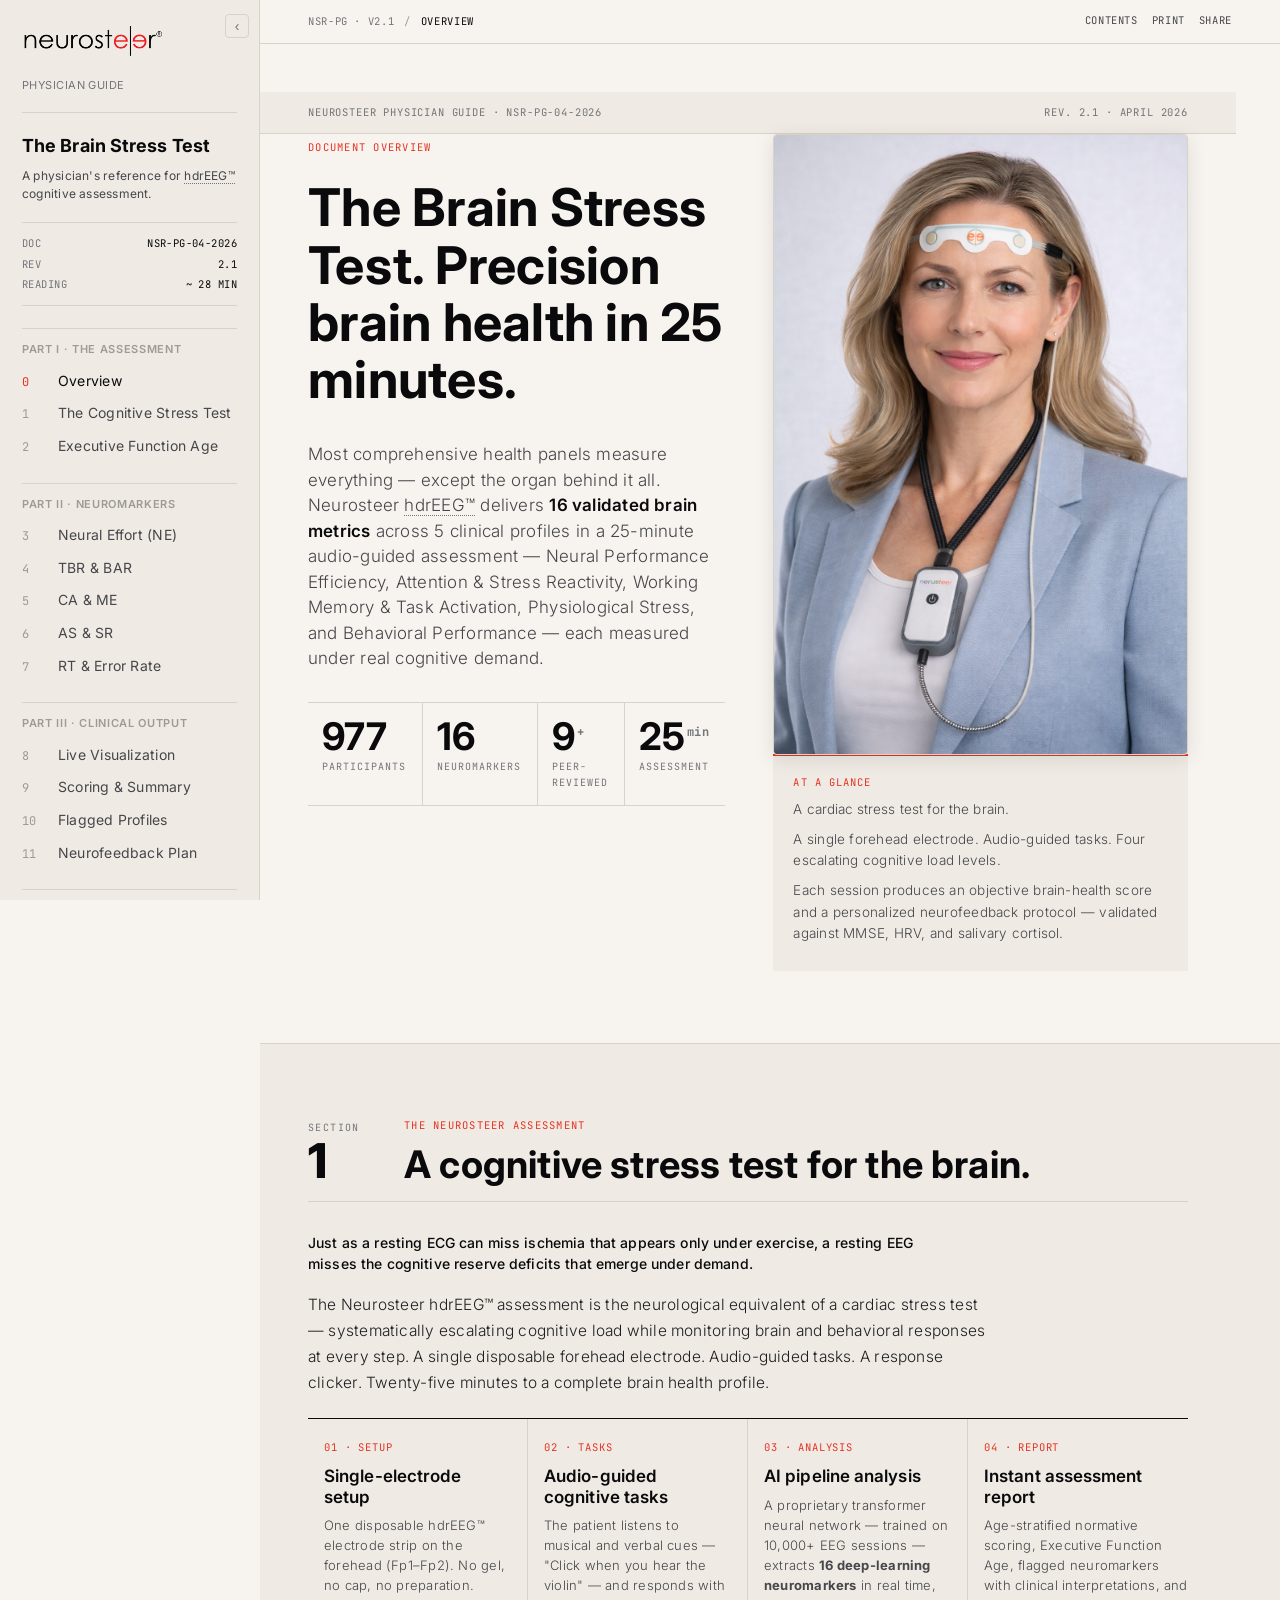
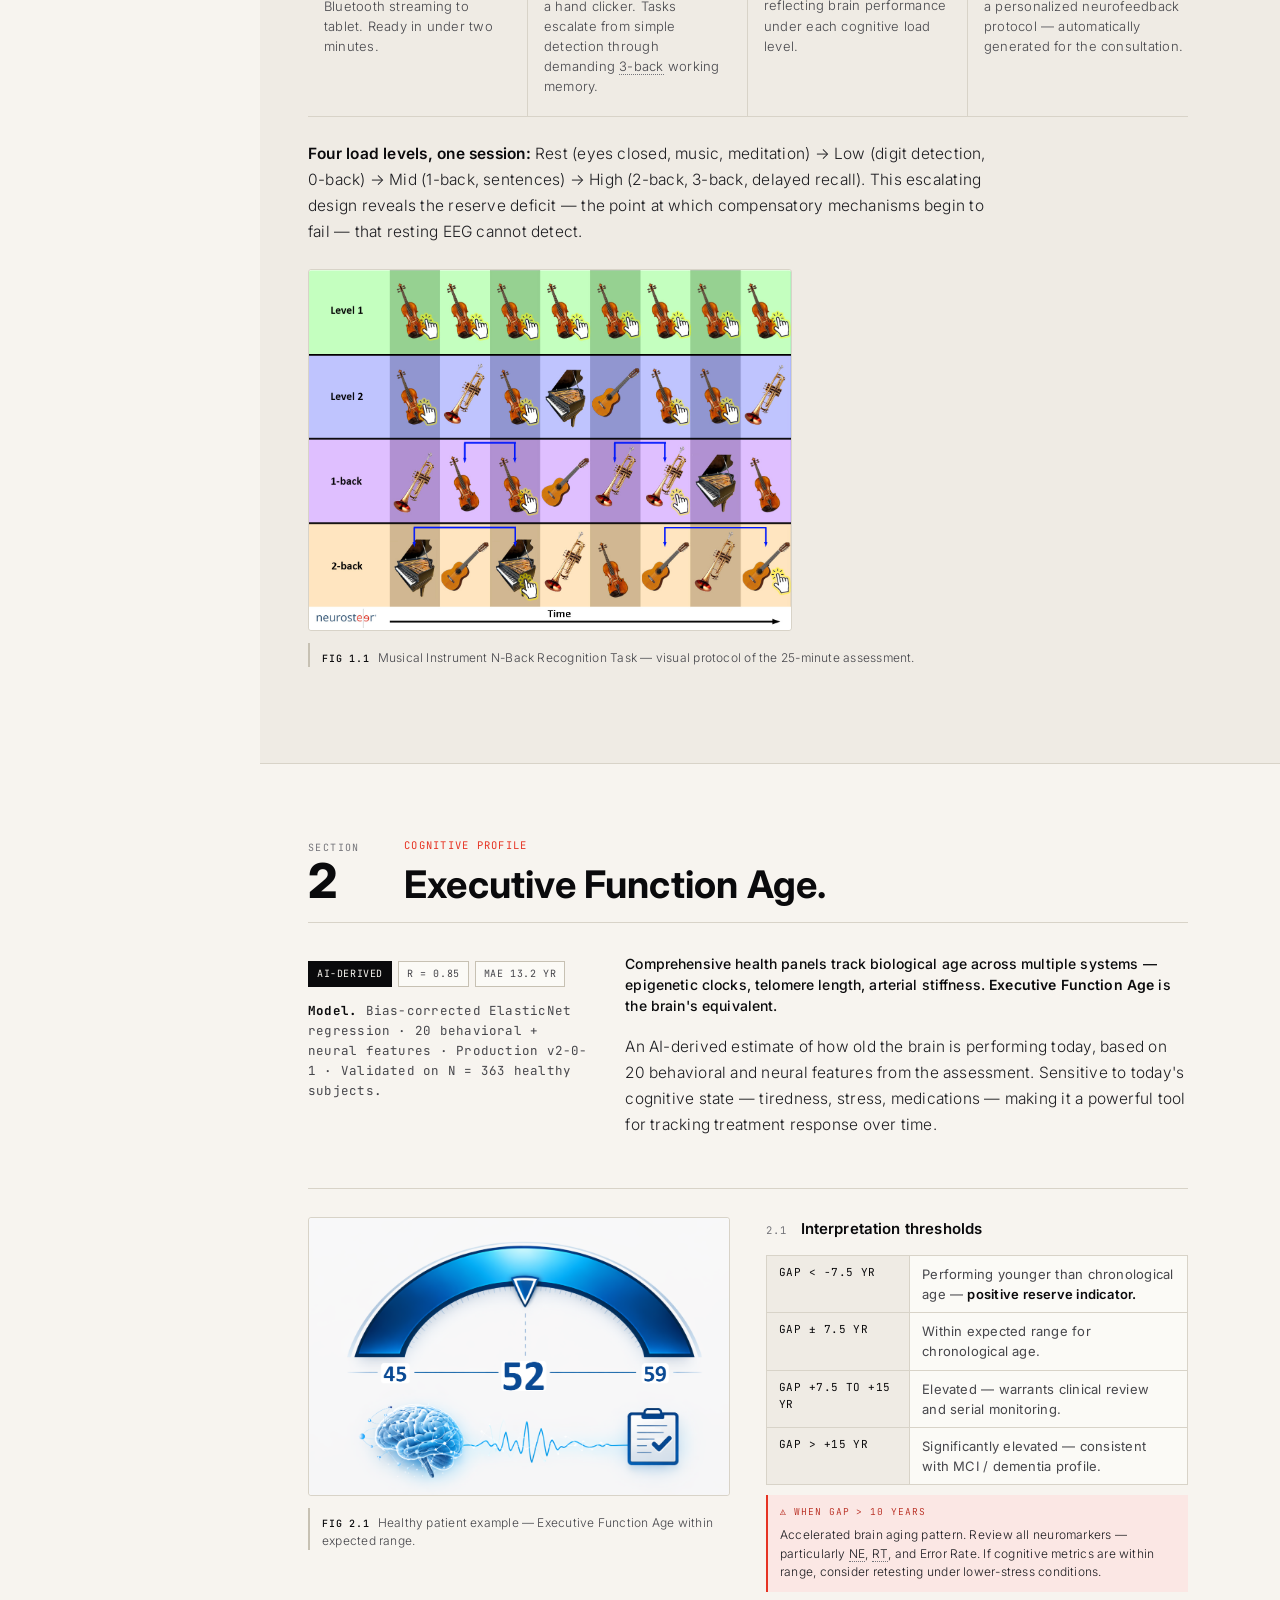
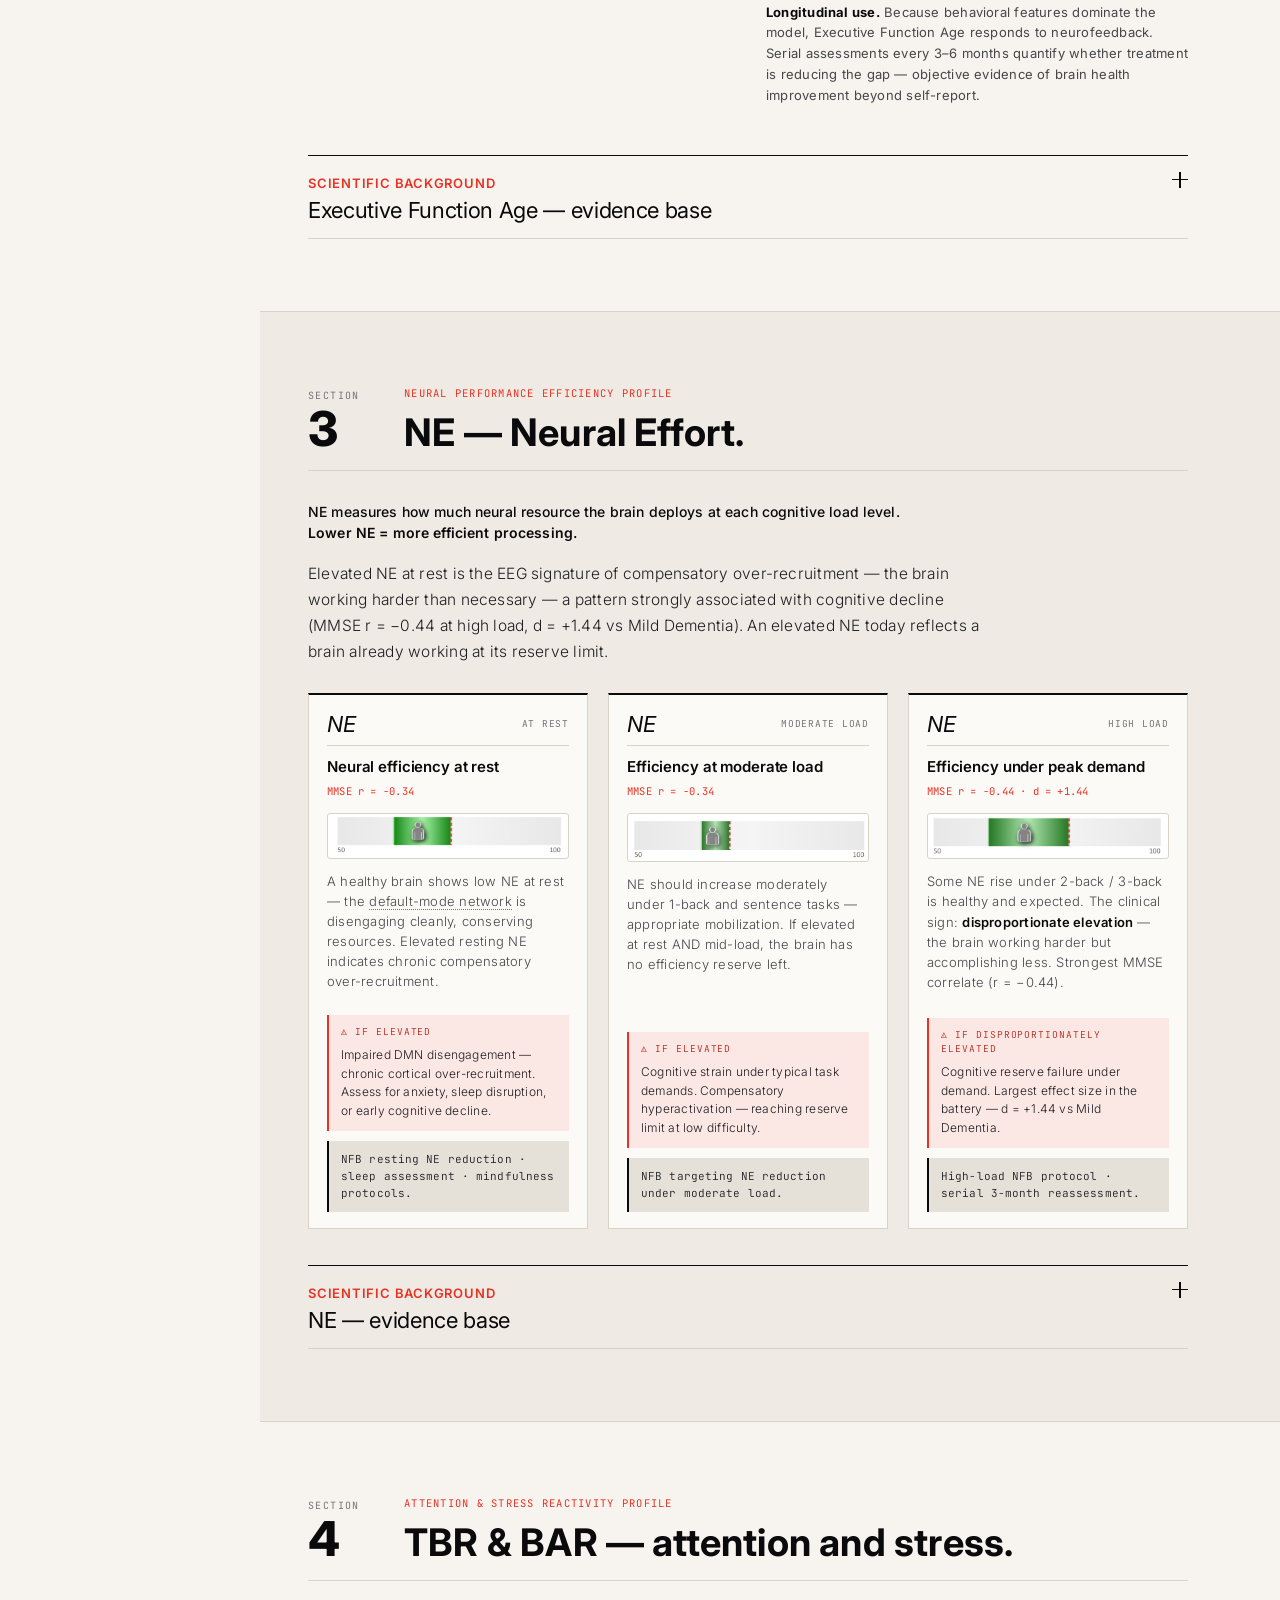
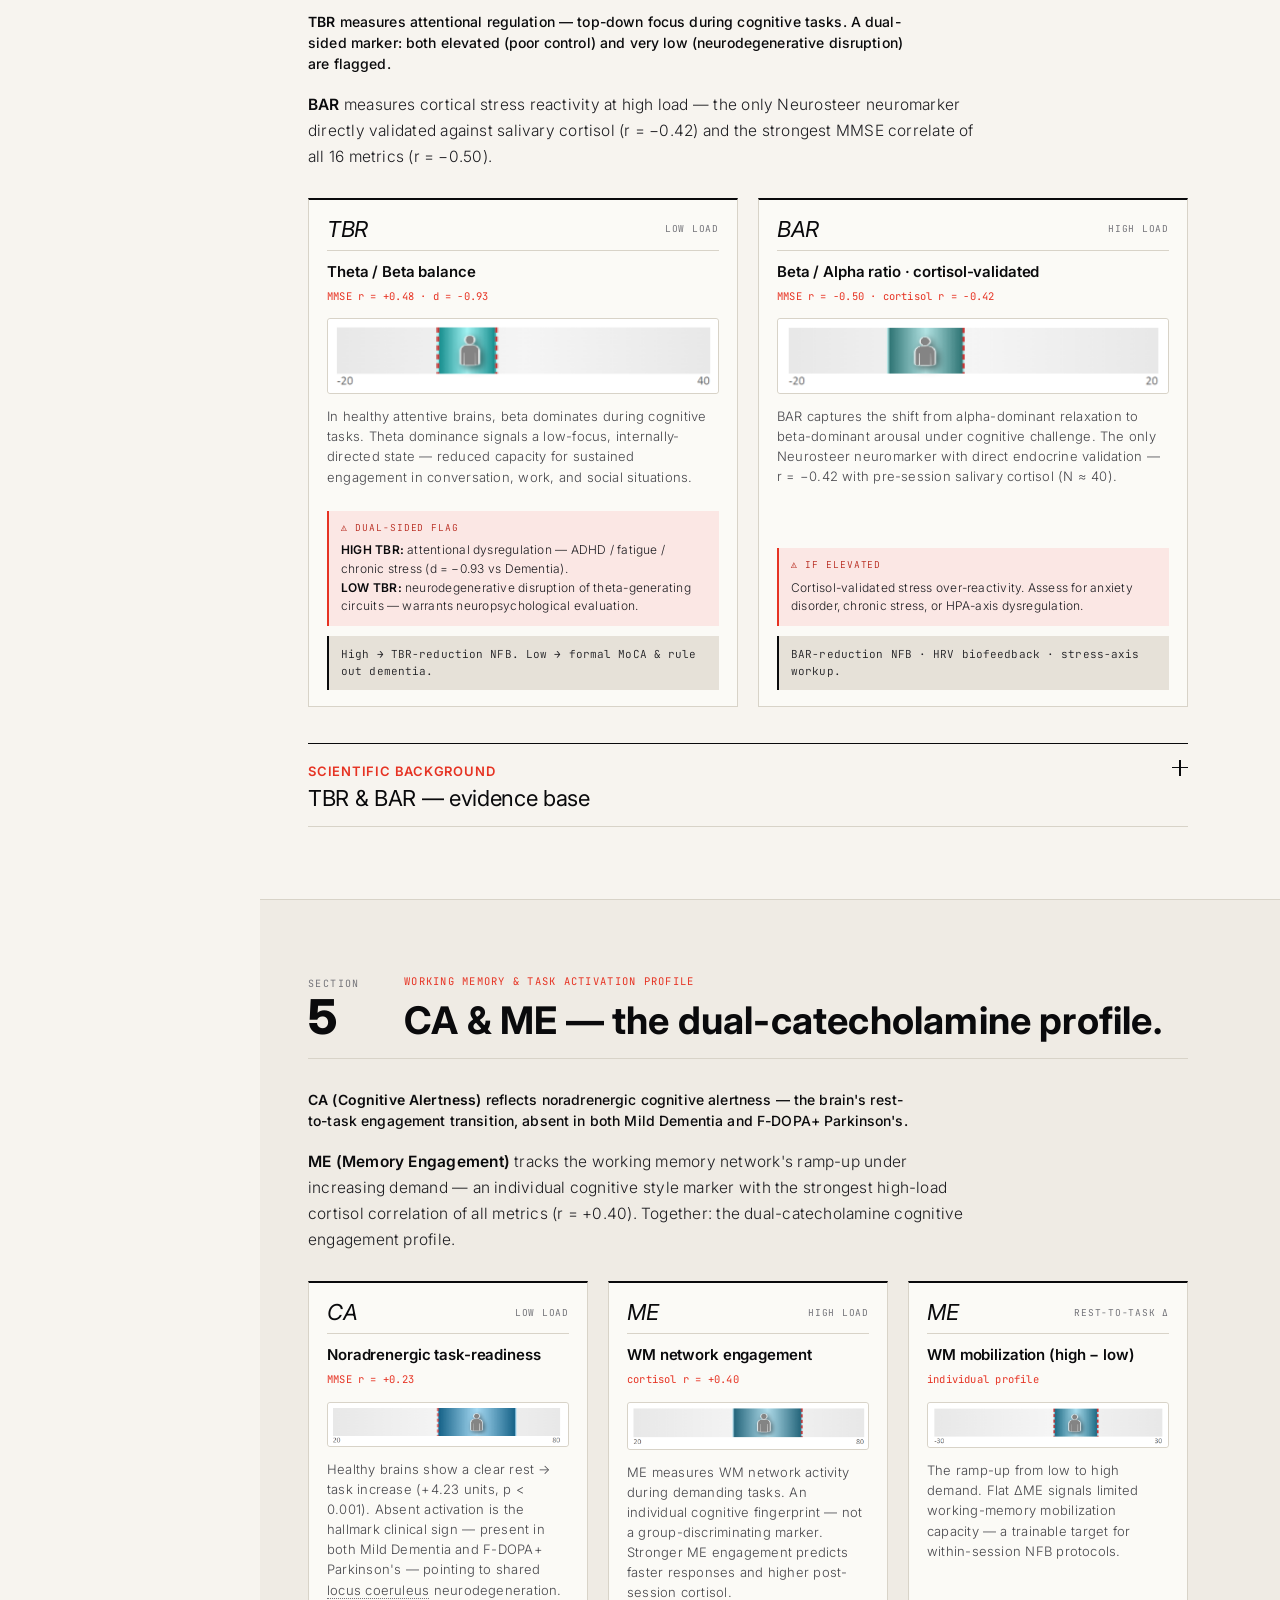
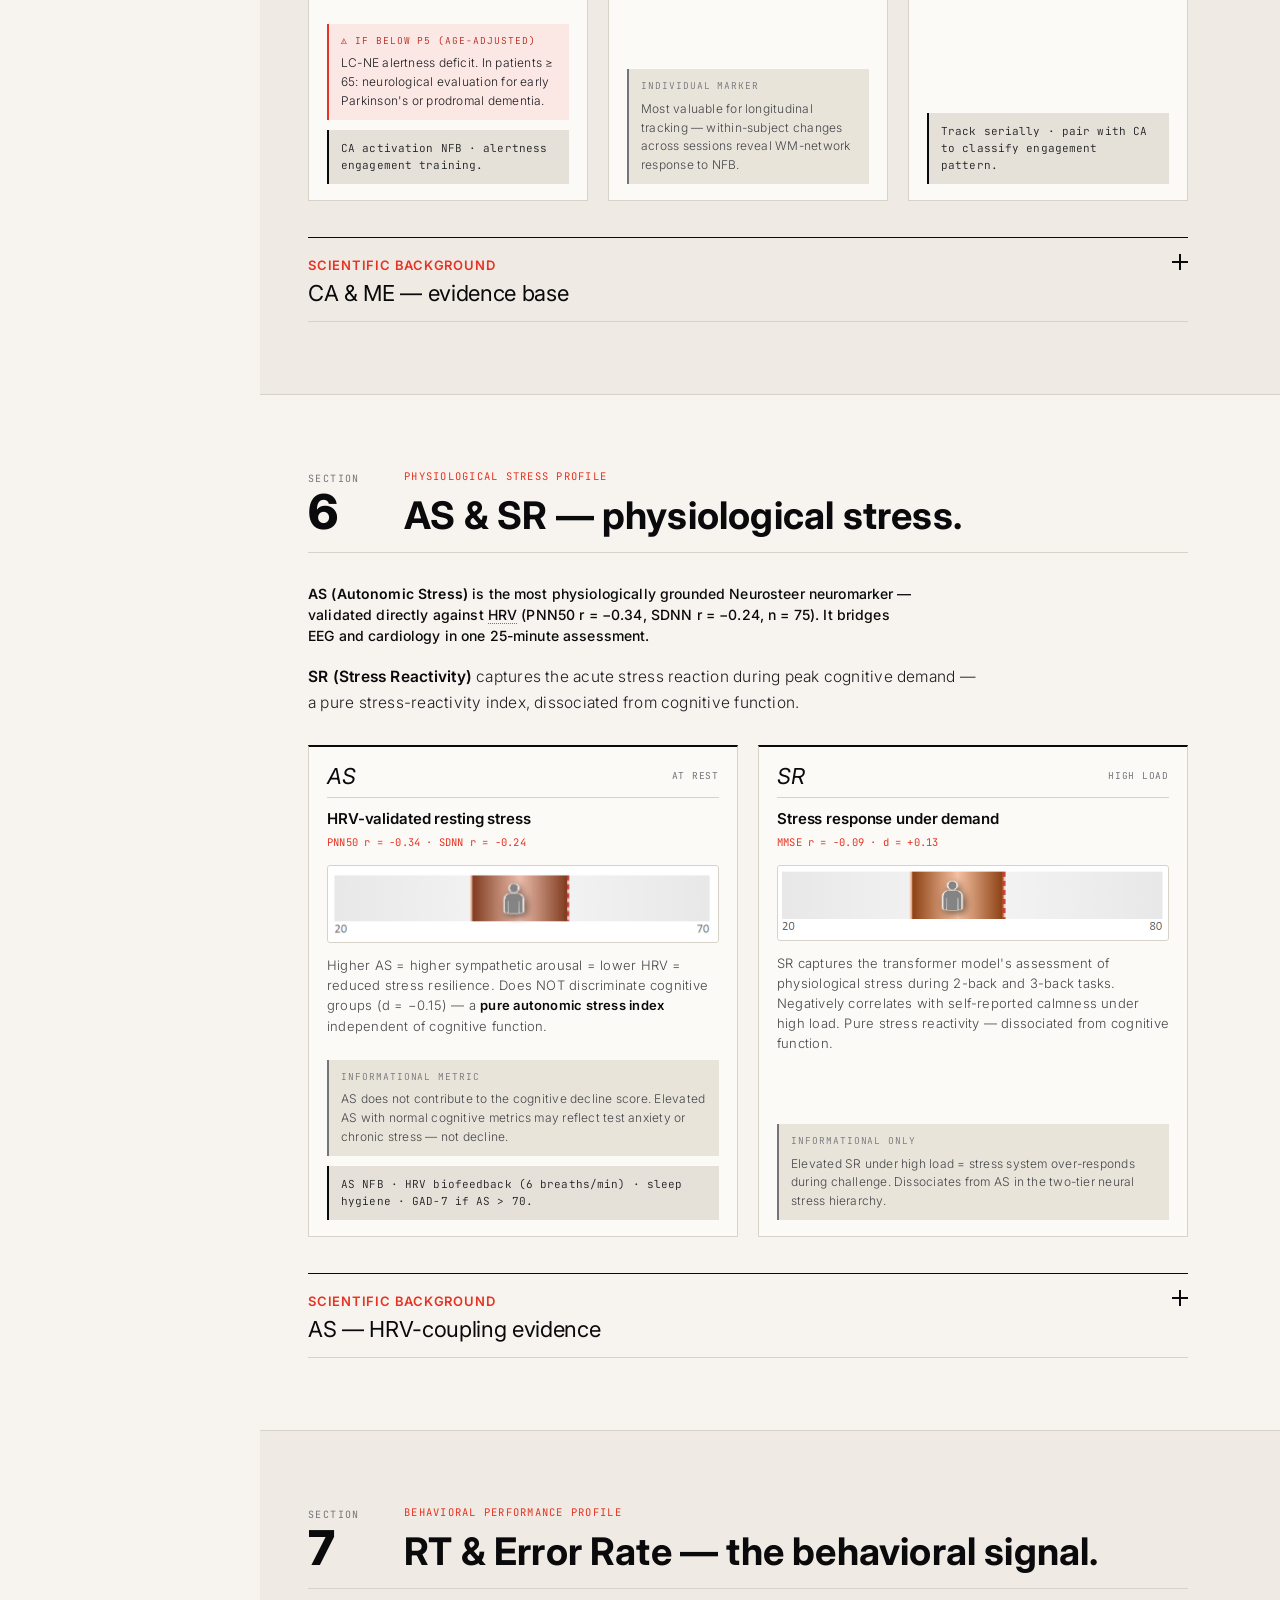
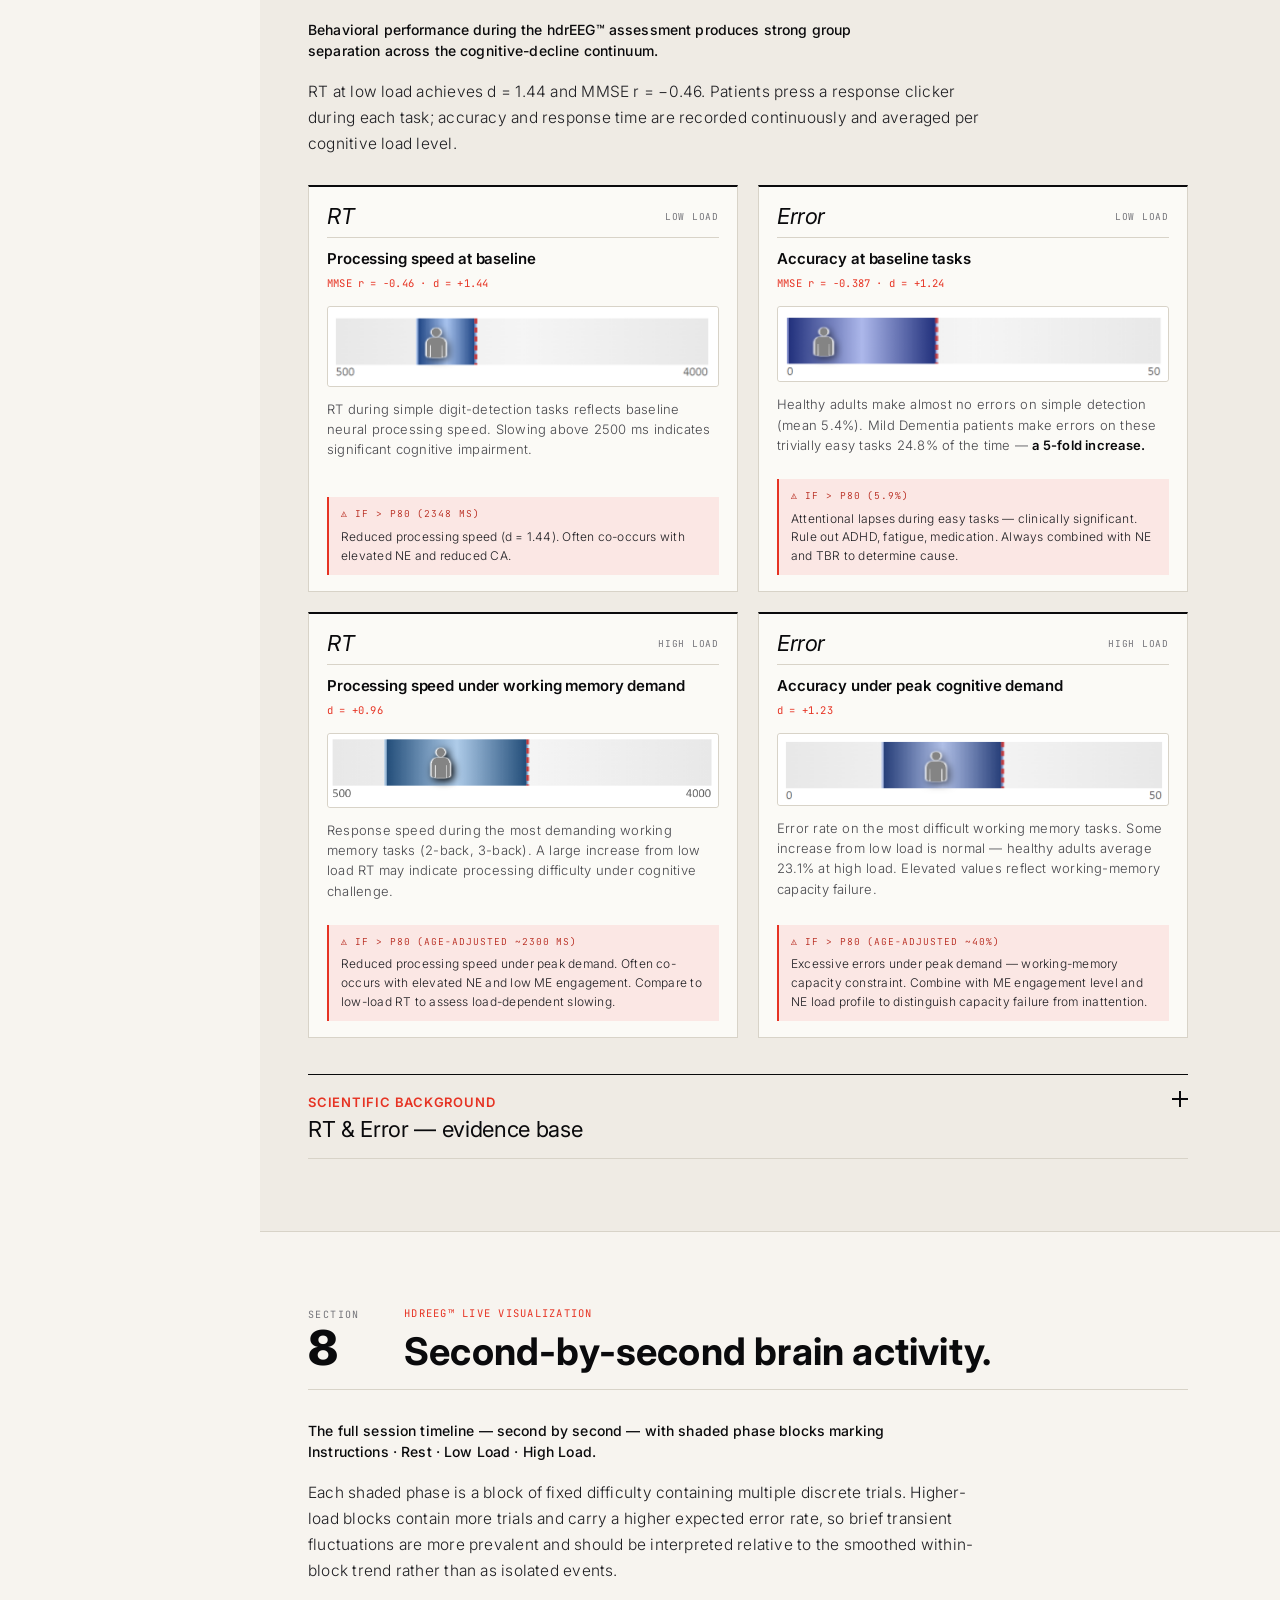
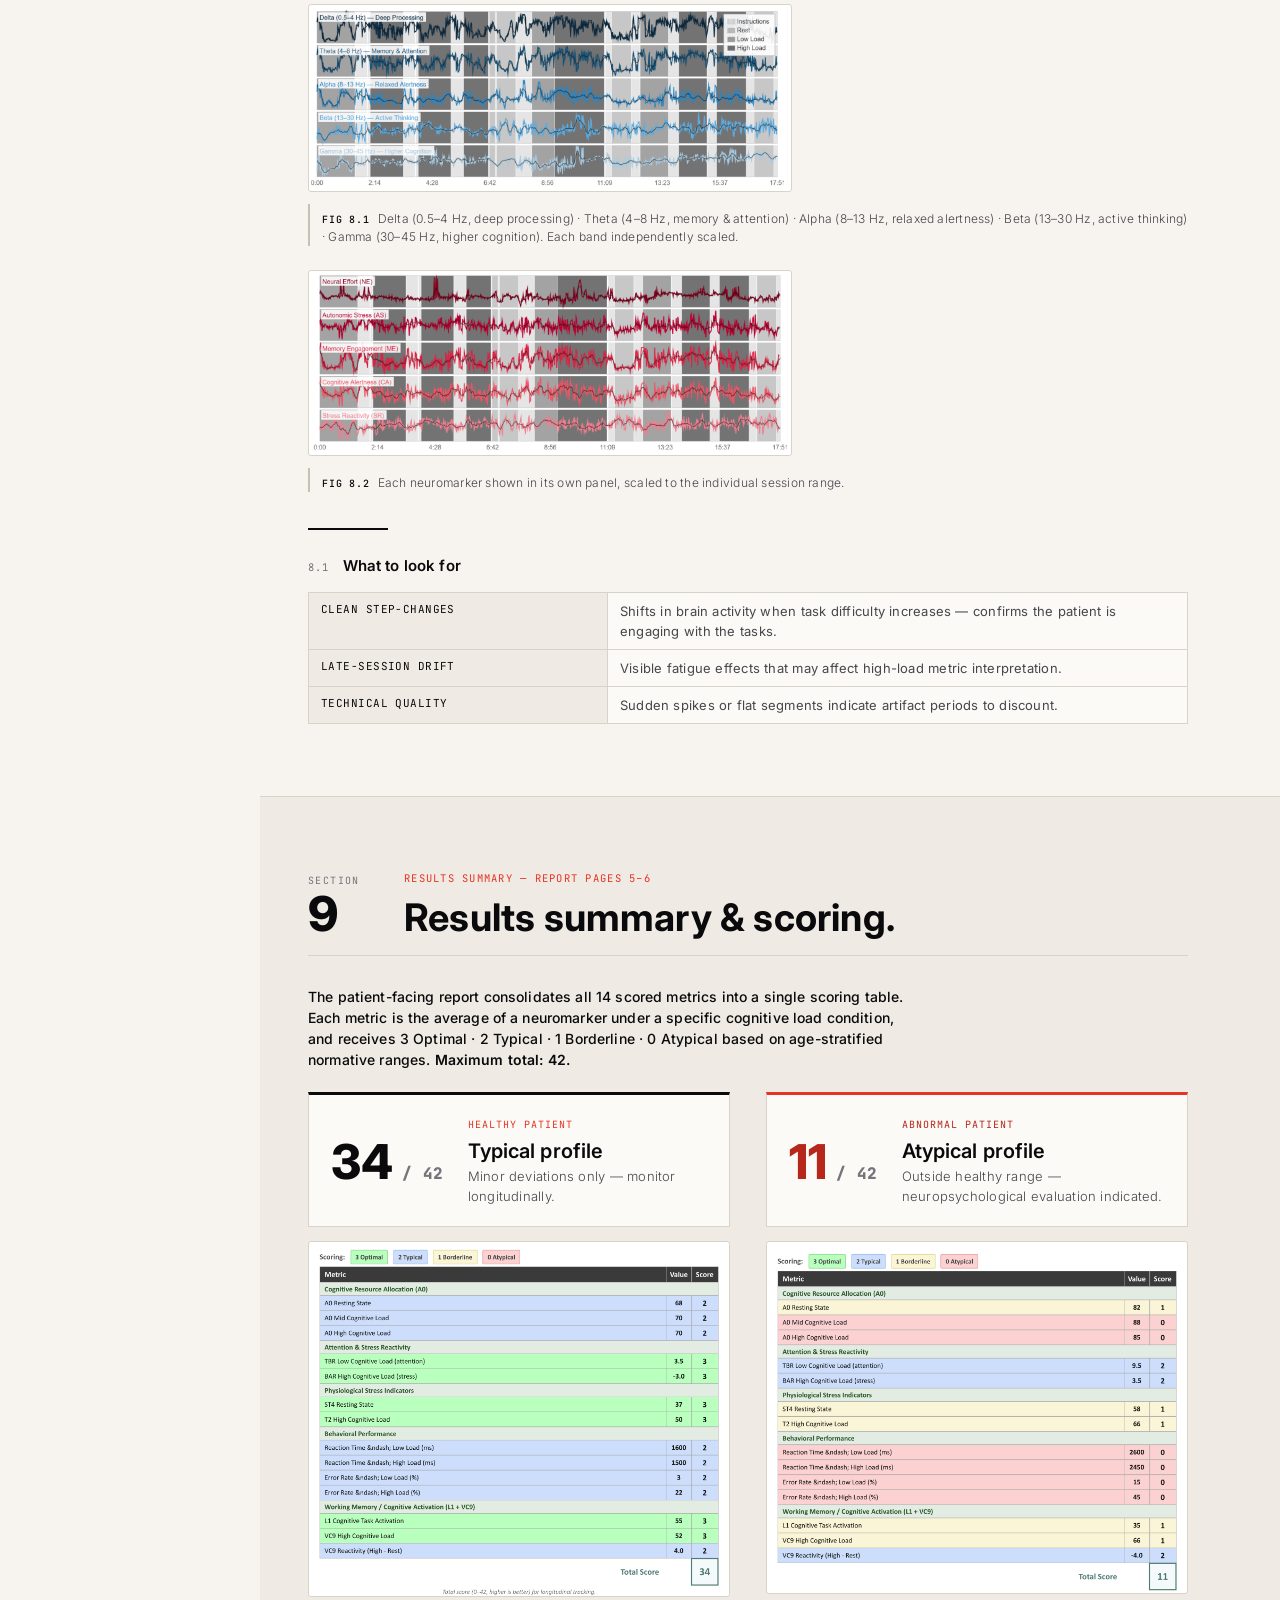
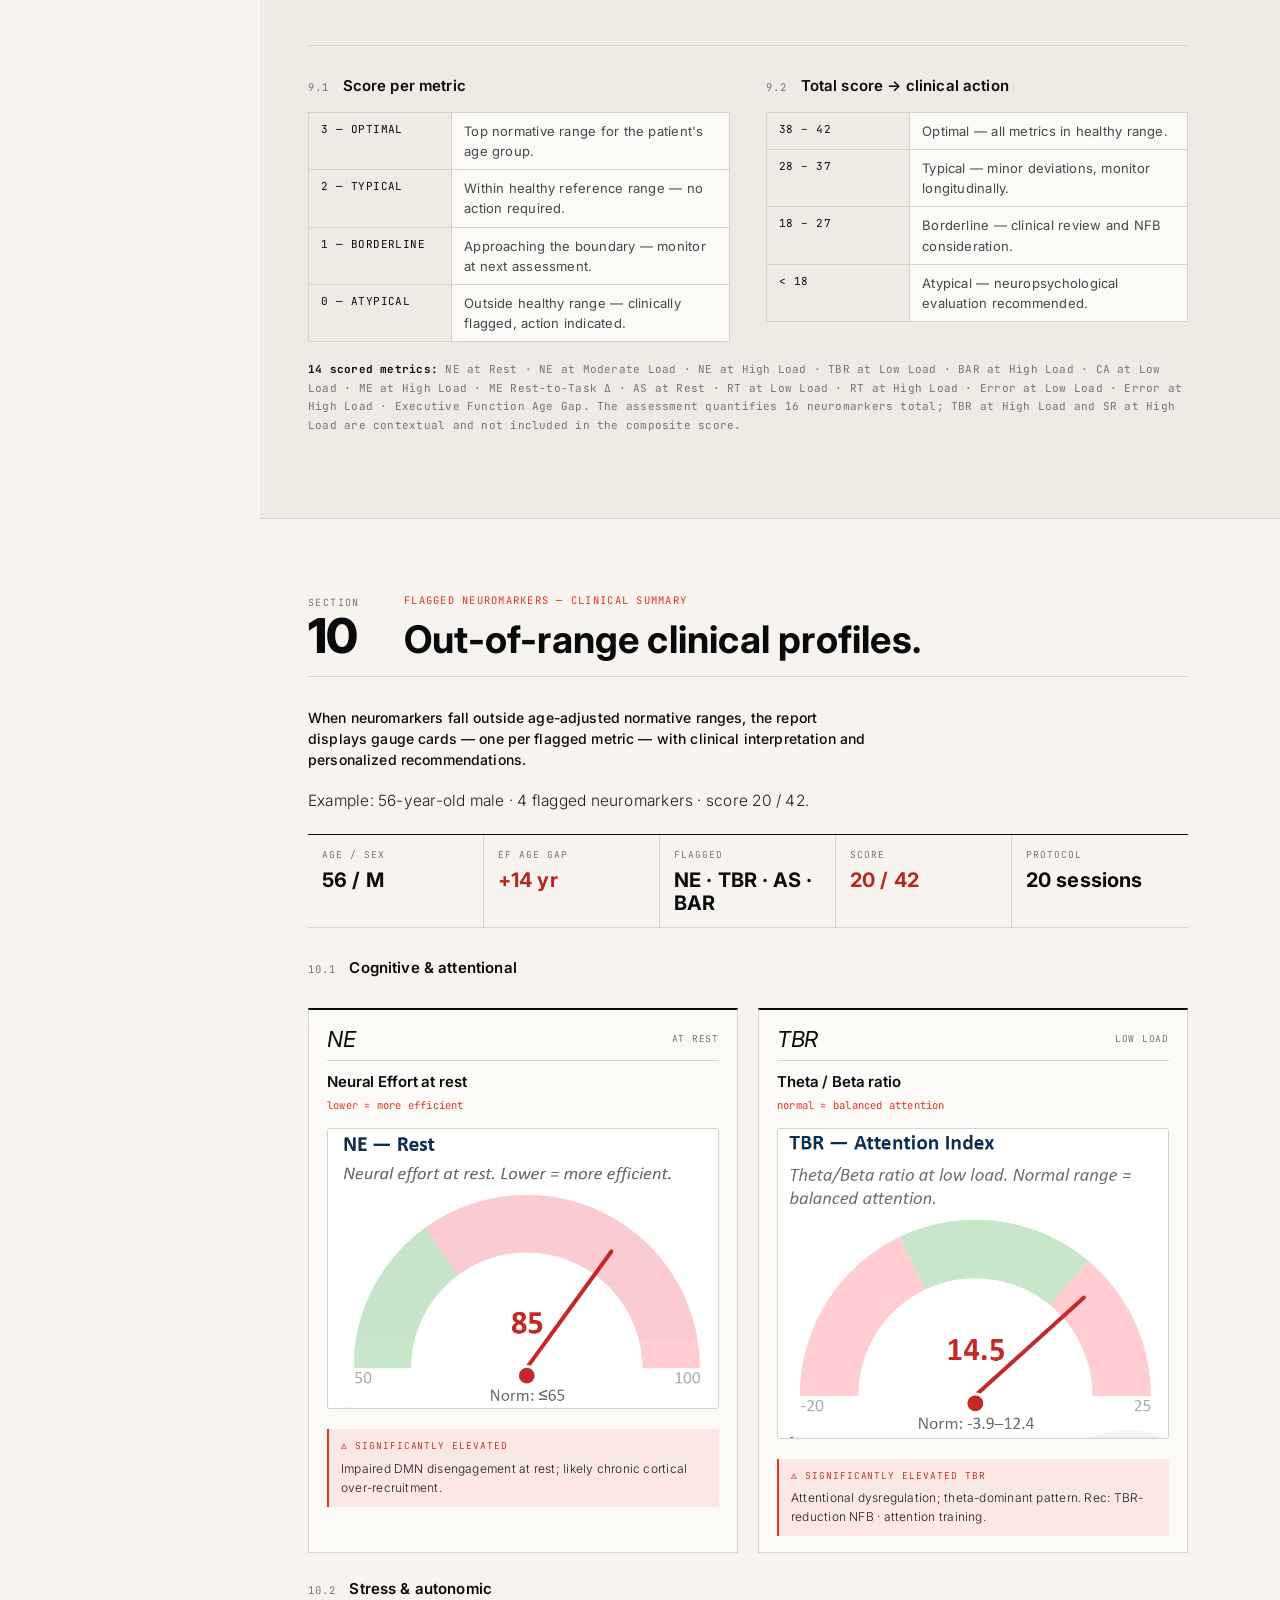
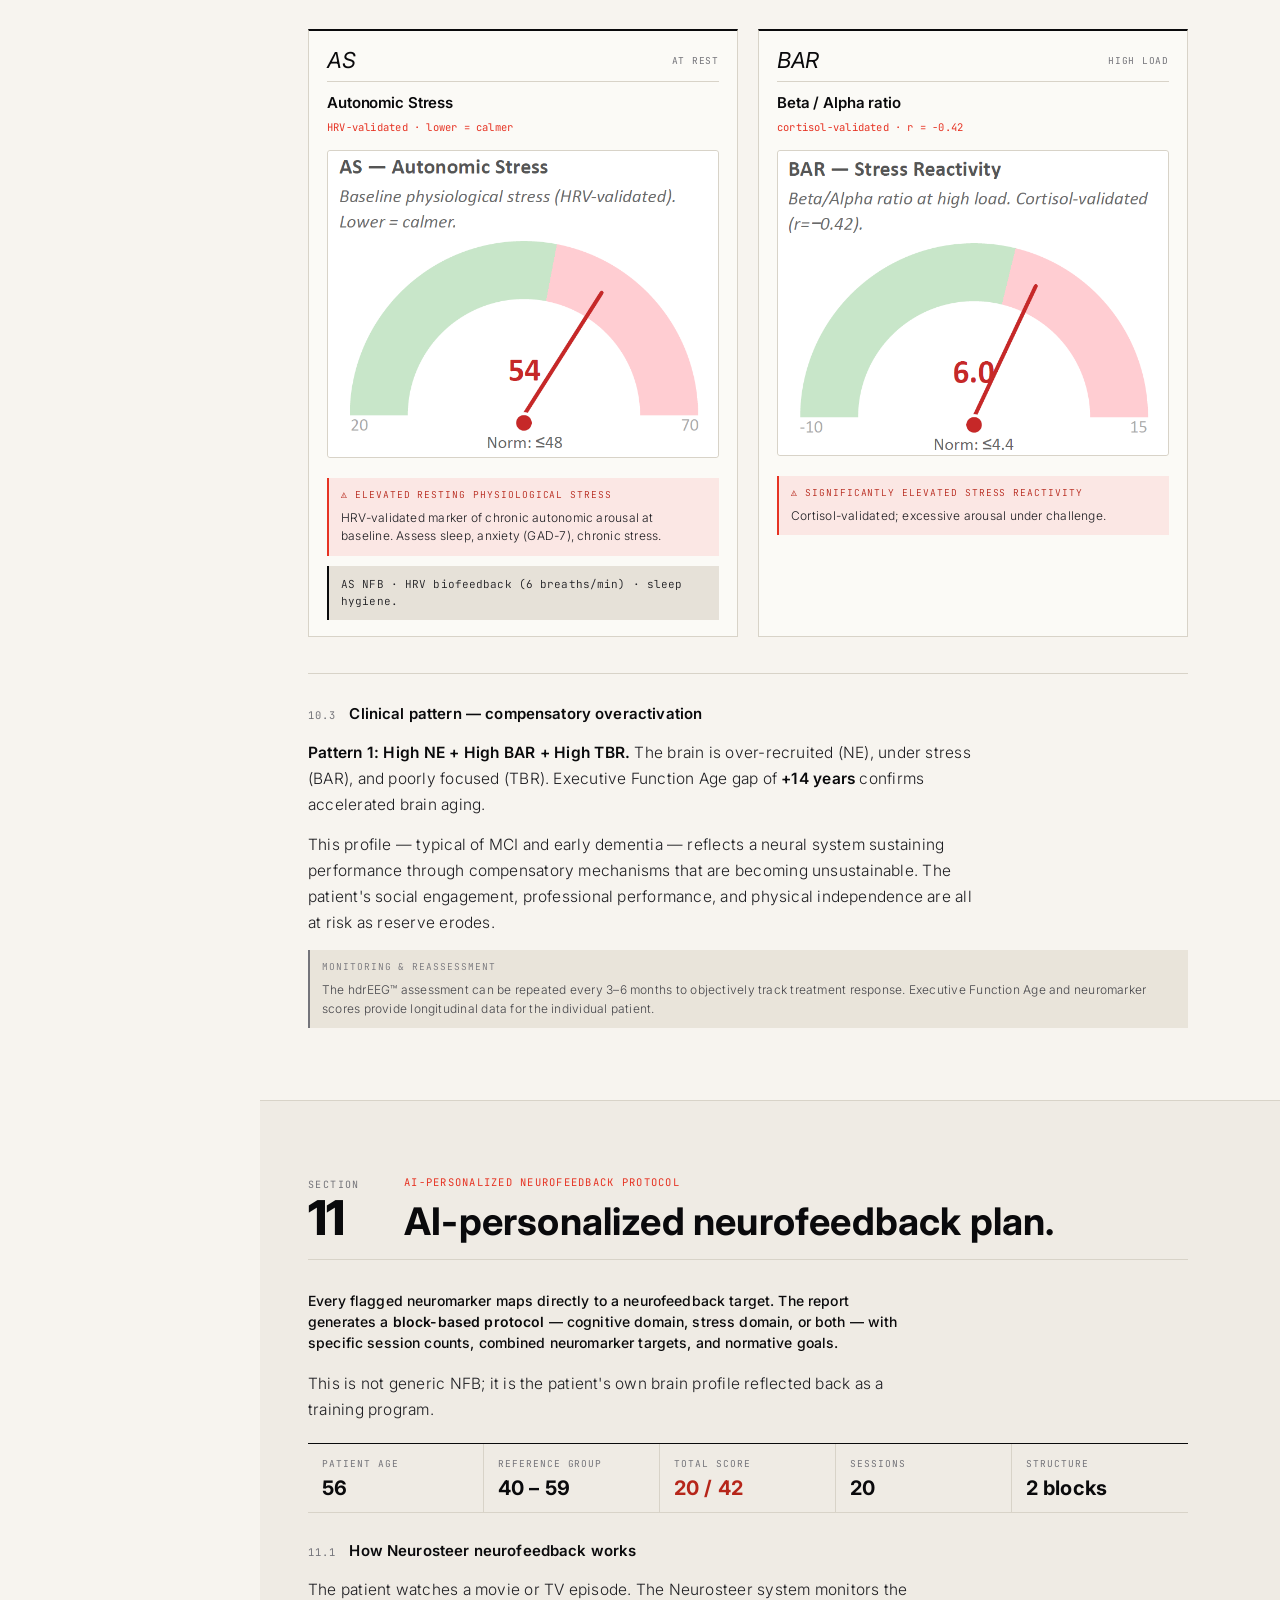
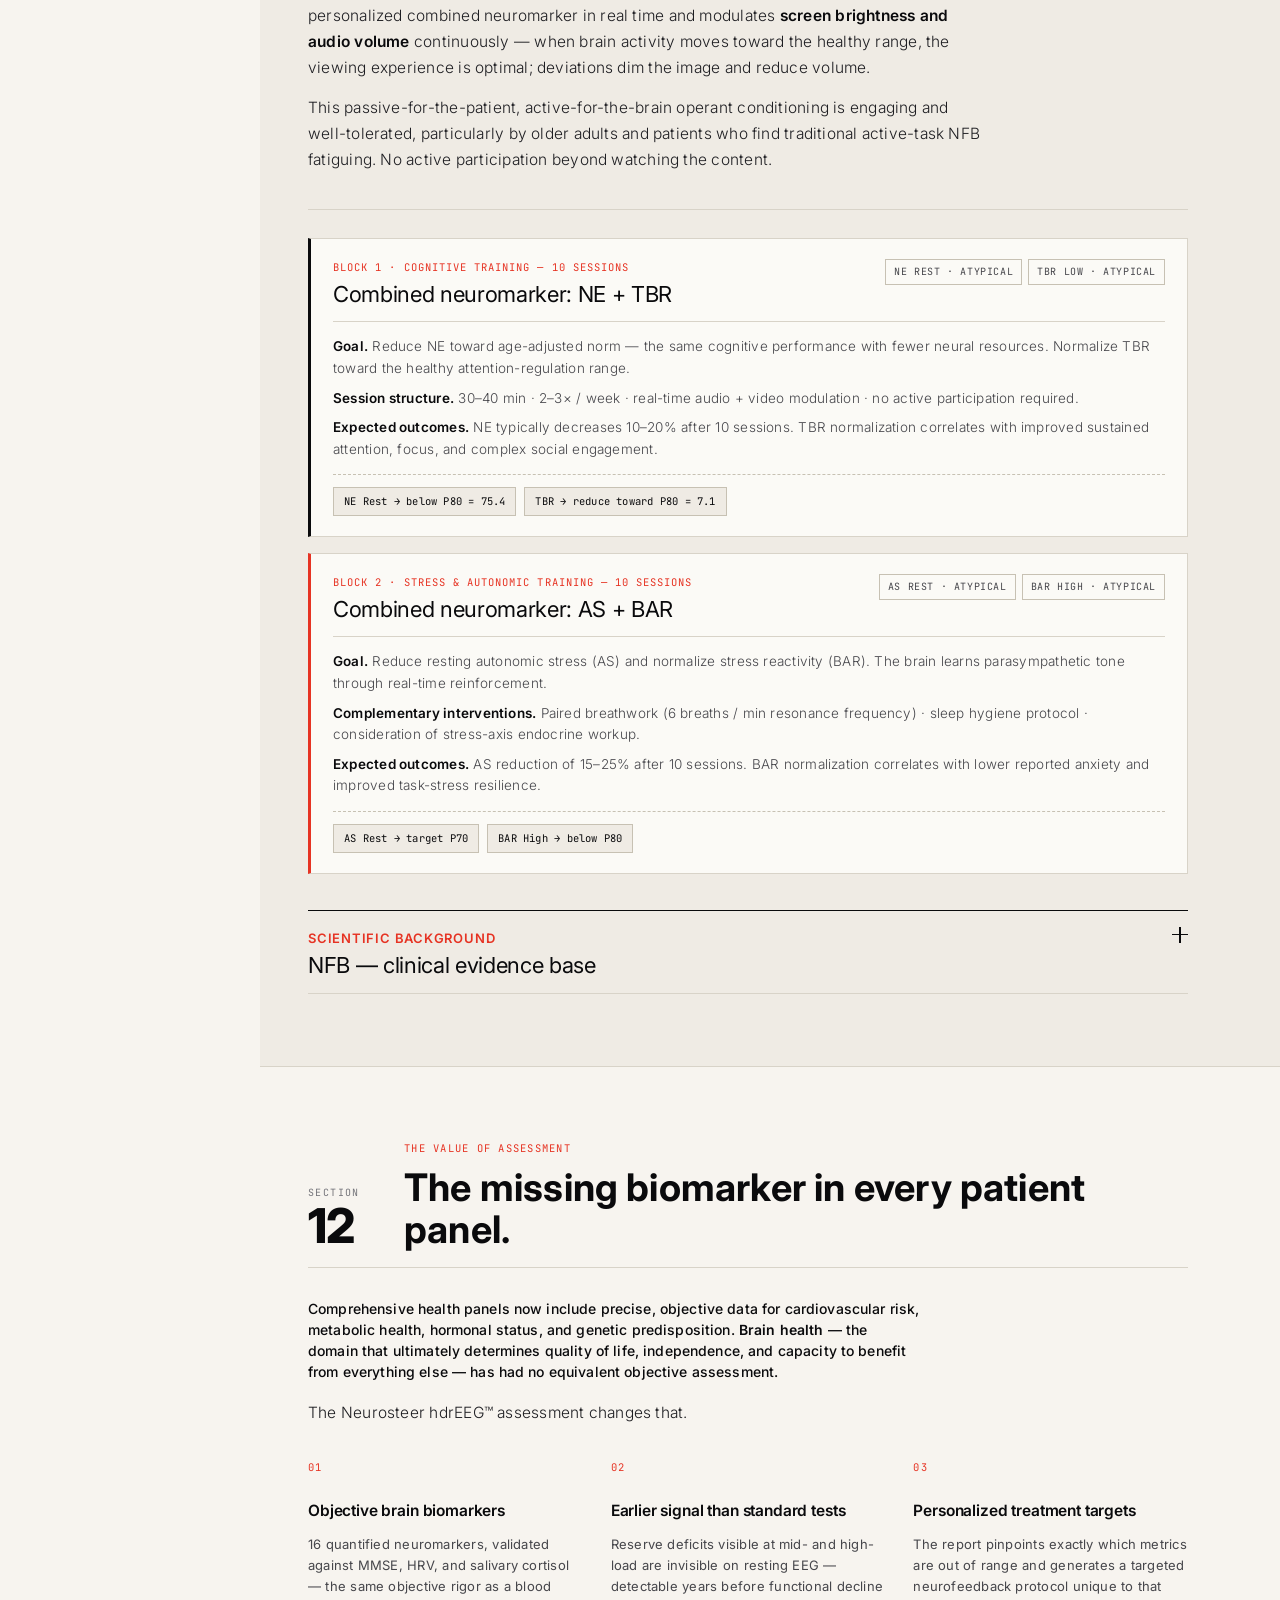
==== commit 6f4cb76d: "deploy: shrink lead paragraph (18→14px) and score numbers (88→48px)" ====
--- a/index.html
+++ b/index.html
@@ -13,7 +13,7 @@
 <meta property="og:url" content="https://netacello.github.io/-ns-guide-private/">
 <meta name="twitter:card" content="summary_large_image">
 <meta name="twitter:image" content="https://netacello.github.io/-ns-guide-private/assets/figures/hero-fig1.png">
-<link rel="stylesheet" href="styles.css?v=6">
+<link rel="stylesheet" href="styles.css?v=7">
 <!--
   ═══════════════════════════════════════════════════════════════
   NEUROSTEER PHYSICIAN GUIDE — v2 (clinical reference format)
@@ -616,7 +616,7 @@
             <div class="two-col">
               <div>
                 <!-- FIGURE: CA group comparison including F-DOPA+ Parkinson's -->
-                <figure class="figure figure-img"><img src="assets/figures/ca-sci-fig1.png" alt="CA activation: rest vs high load by group (Healthy, MCI, Mild Dementia, F-DOPA+ PD)"></figure>
+                <figure class="figure figure-img"><img src="assets/figures/ca-sci-fig1.png?v=2" alt="CA activation: rest vs high load by group (Healthy, MCI, Mild Dementia, F-DOPA+ PD)"></figure>
                 <div class="figure-caption"><span class="cap-num">Fig 5.4</span>CA activation at rest and high load: Healthy (+4.23, p&lt;0.001) · MCI (+3.51, p=0.005) · Mild Dementia (+0.51, ns) · F-DOPA+ Parkinson's (+0.17, ns). Convergent LC-NE degeneration.</div>
               </div>
               <div>
@@ -639,9 +639,9 @@
 
             <div class="two-col">
               <div>
-                <!-- FIGURE: CA × ME 2D quadrant plot -->
-                <figure class="figure figure-mount" data-figure-id="wei-sci-fig1"><div id="fig-wei-sci-fig1" class="plotly-chart"></div></figure>
-                <div class="figure-caption"><span class="cap-num">Fig 5.5</span>CA (noradrenergic gating) × ME (dopaminergic tuning) — a 2D engagement-style map.</div>
+                <!-- FIGURE: ME N-back load profile -->
+                <figure class="figure figure-mount" data-figure-id="me-sci-fig1"><div id="fig-me-sci-fig1" class="plotly-chart"></div></figure>
+                <div class="figure-caption"><span class="cap-num">Fig 5.5</span>ME engagement increases monotonically across N-back levels in healthy participants (n=306). Wilcoxon vs. rest: all N-back levels p&lt;0.001 (***). The largest activation is at 3-back, confirming ME as the primary working-memory load marker.</div>
               </div>
               <div class="prose">
                 <p><strong>CA (noradrenergic).</strong> Gates task engagement. Are they ready to engage? Does their brain activate when tasks begin?</p>
--- a/styles.css
+++ b/styles.css
@@ -520,7 +520,7 @@
   text-wrap: pretty;
 }
 .prose p.lead {
-  font-size: 18px;
+  font-size: 14px;
   line-height: 1.5;
   color: var(--ink);
   font-weight: 500;
@@ -968,7 +968,7 @@
 .score-huge {
   font-family: var(--f-sans);
   font-weight: 800;
-  font-size: 88px;
+  font-size: 48px;
   line-height: 0.9;
   color: var(--ink);
   letter-spacing: -0.01em;
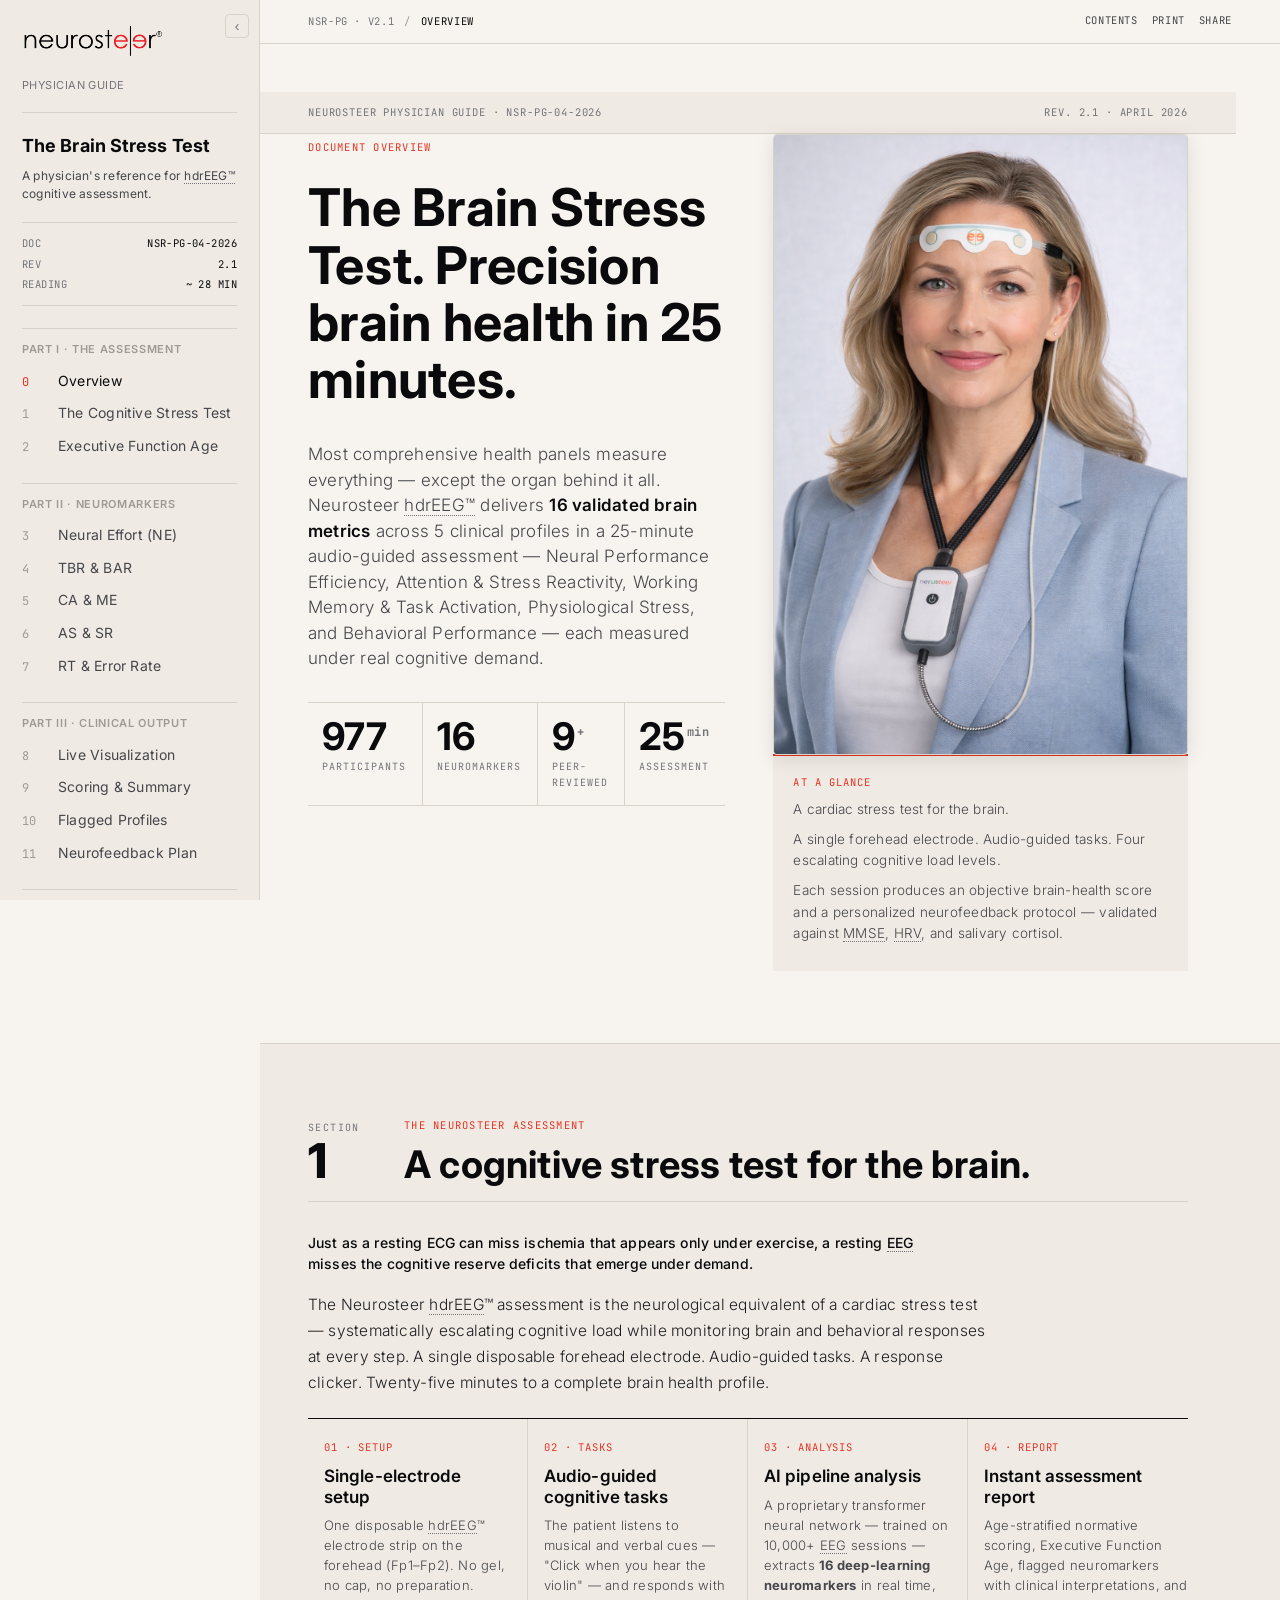
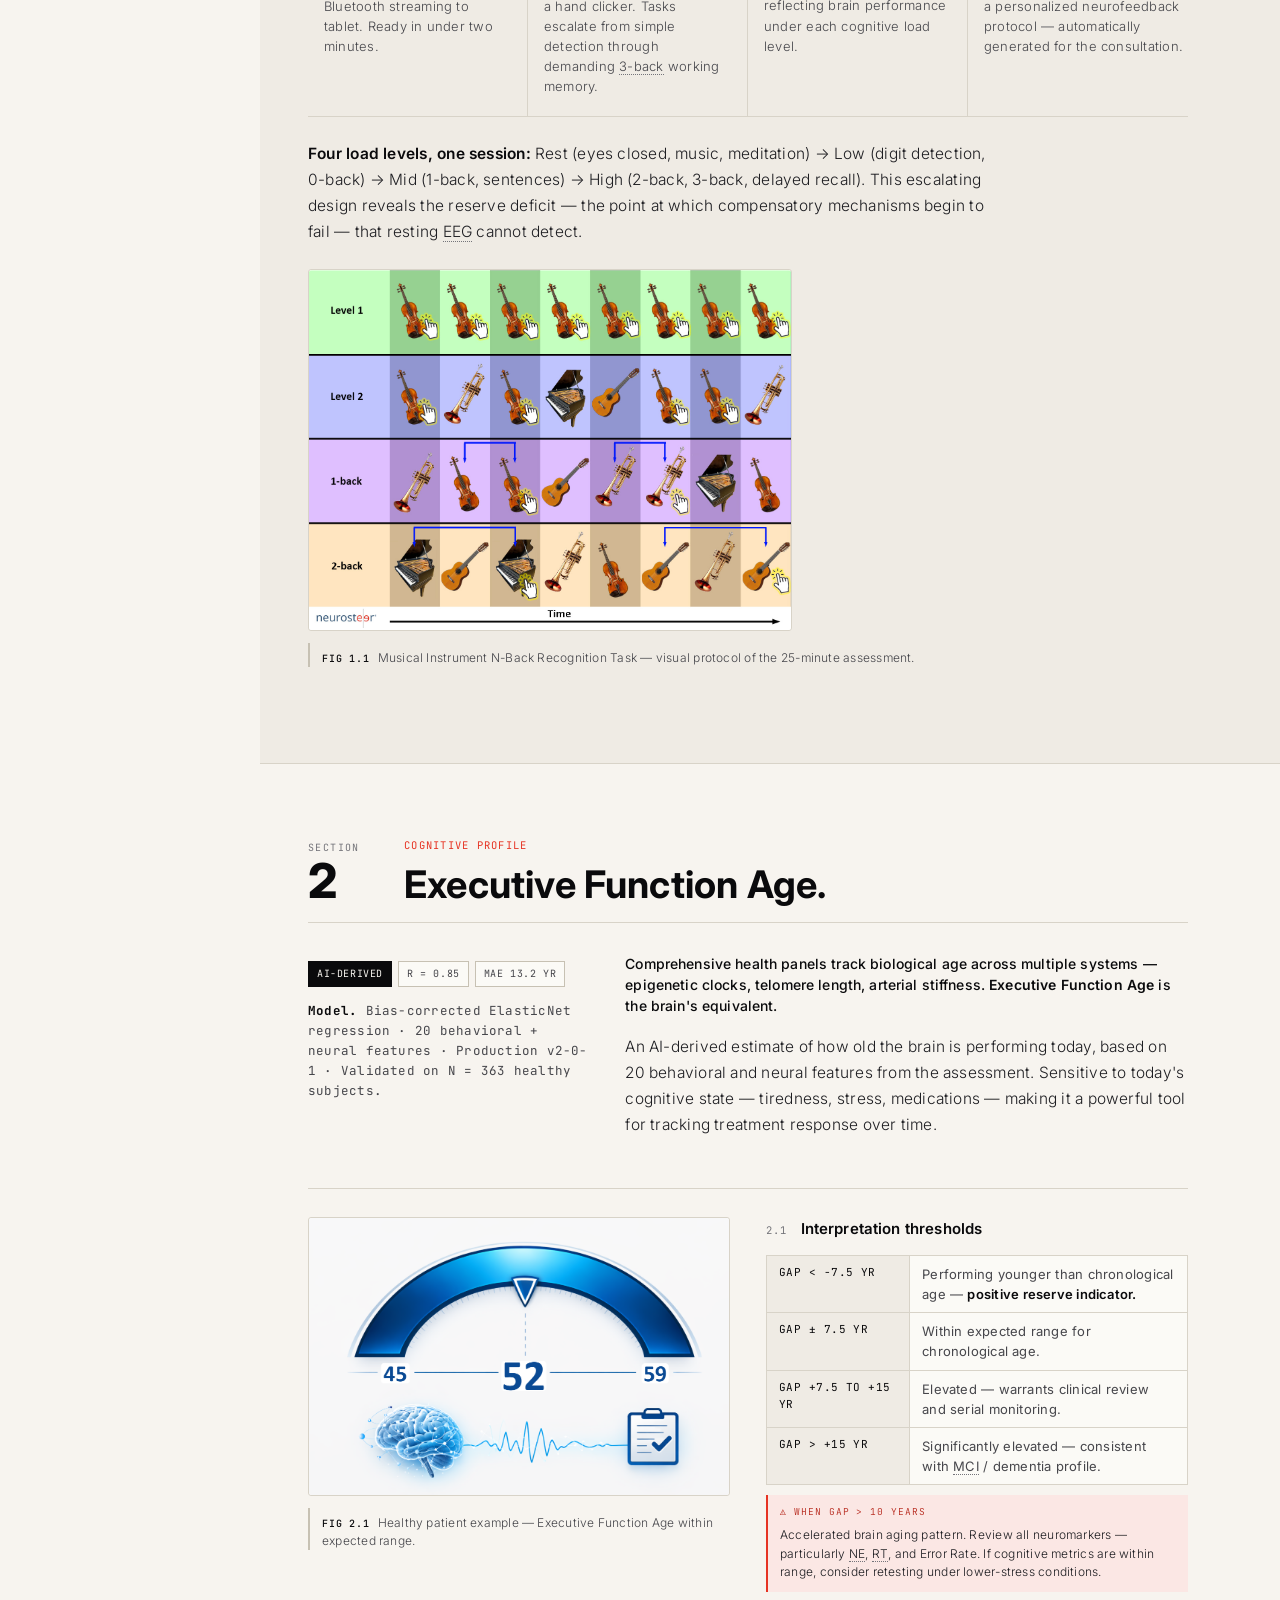
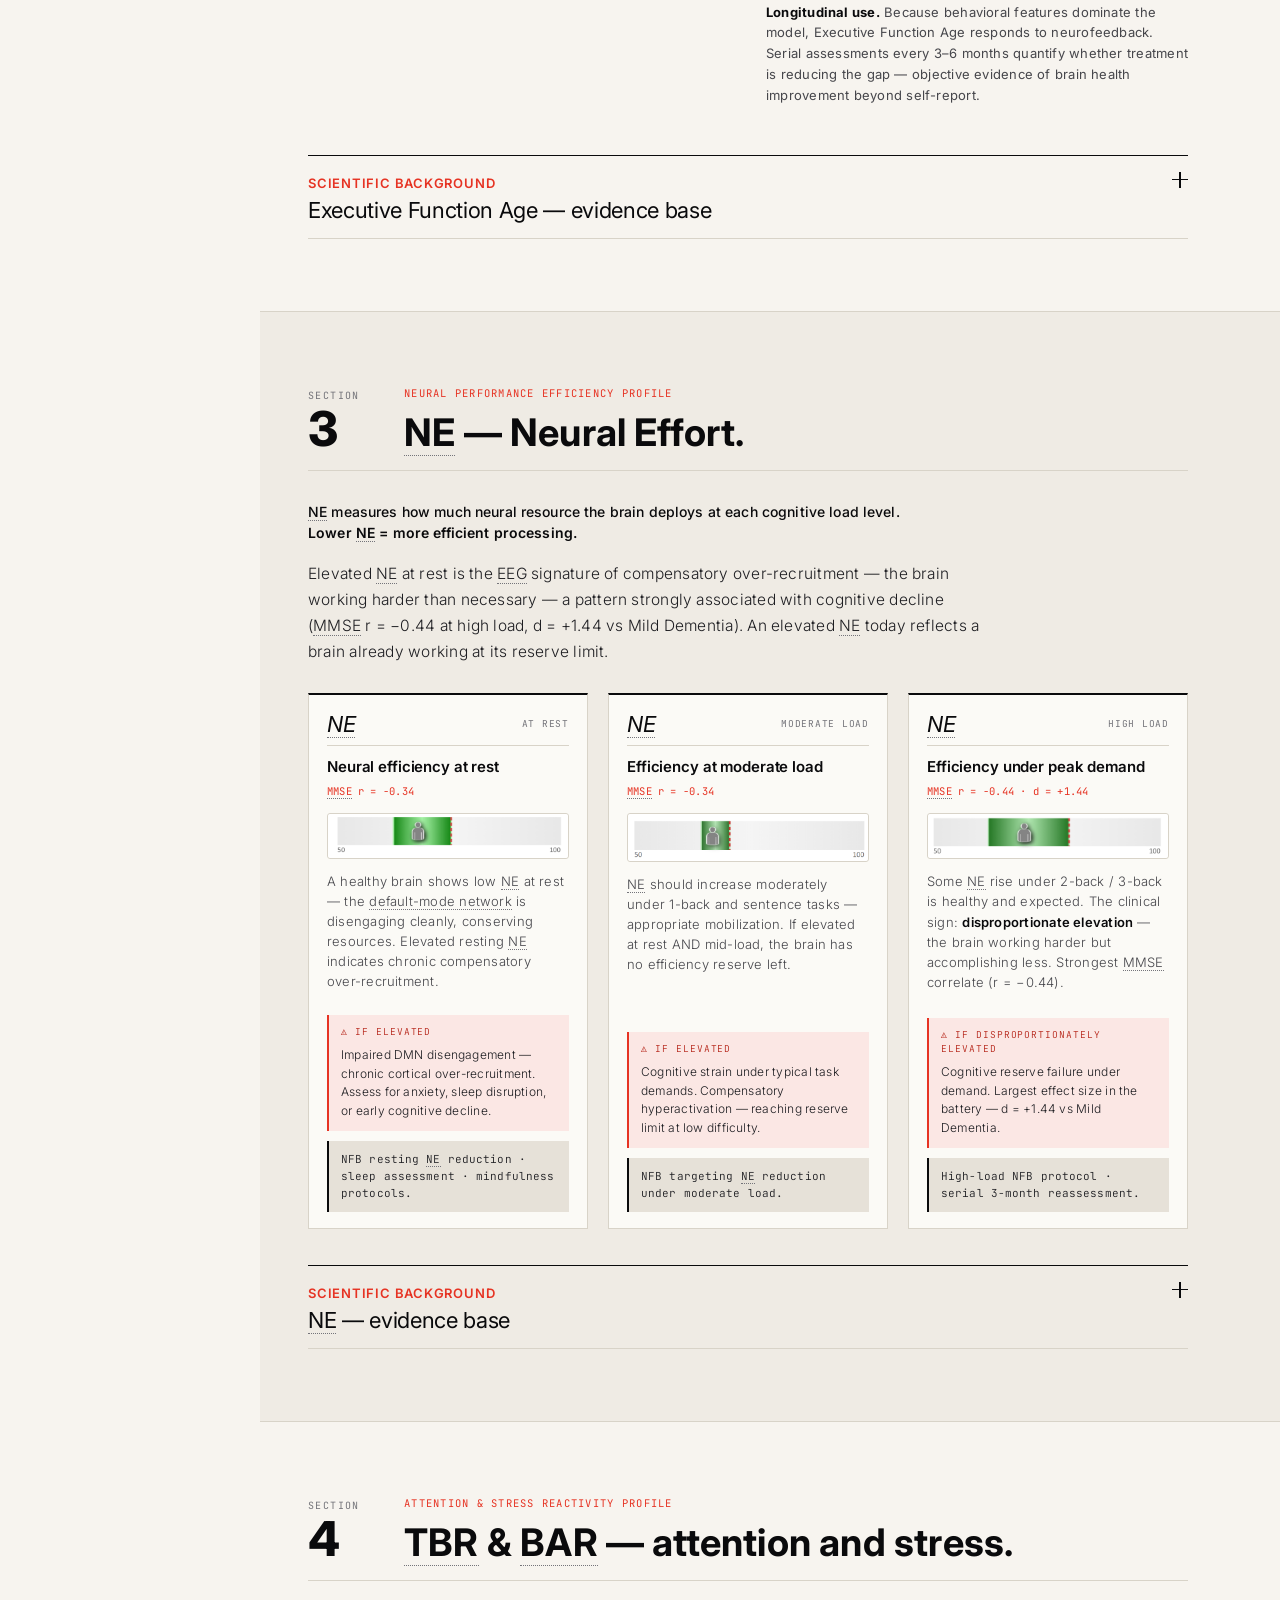
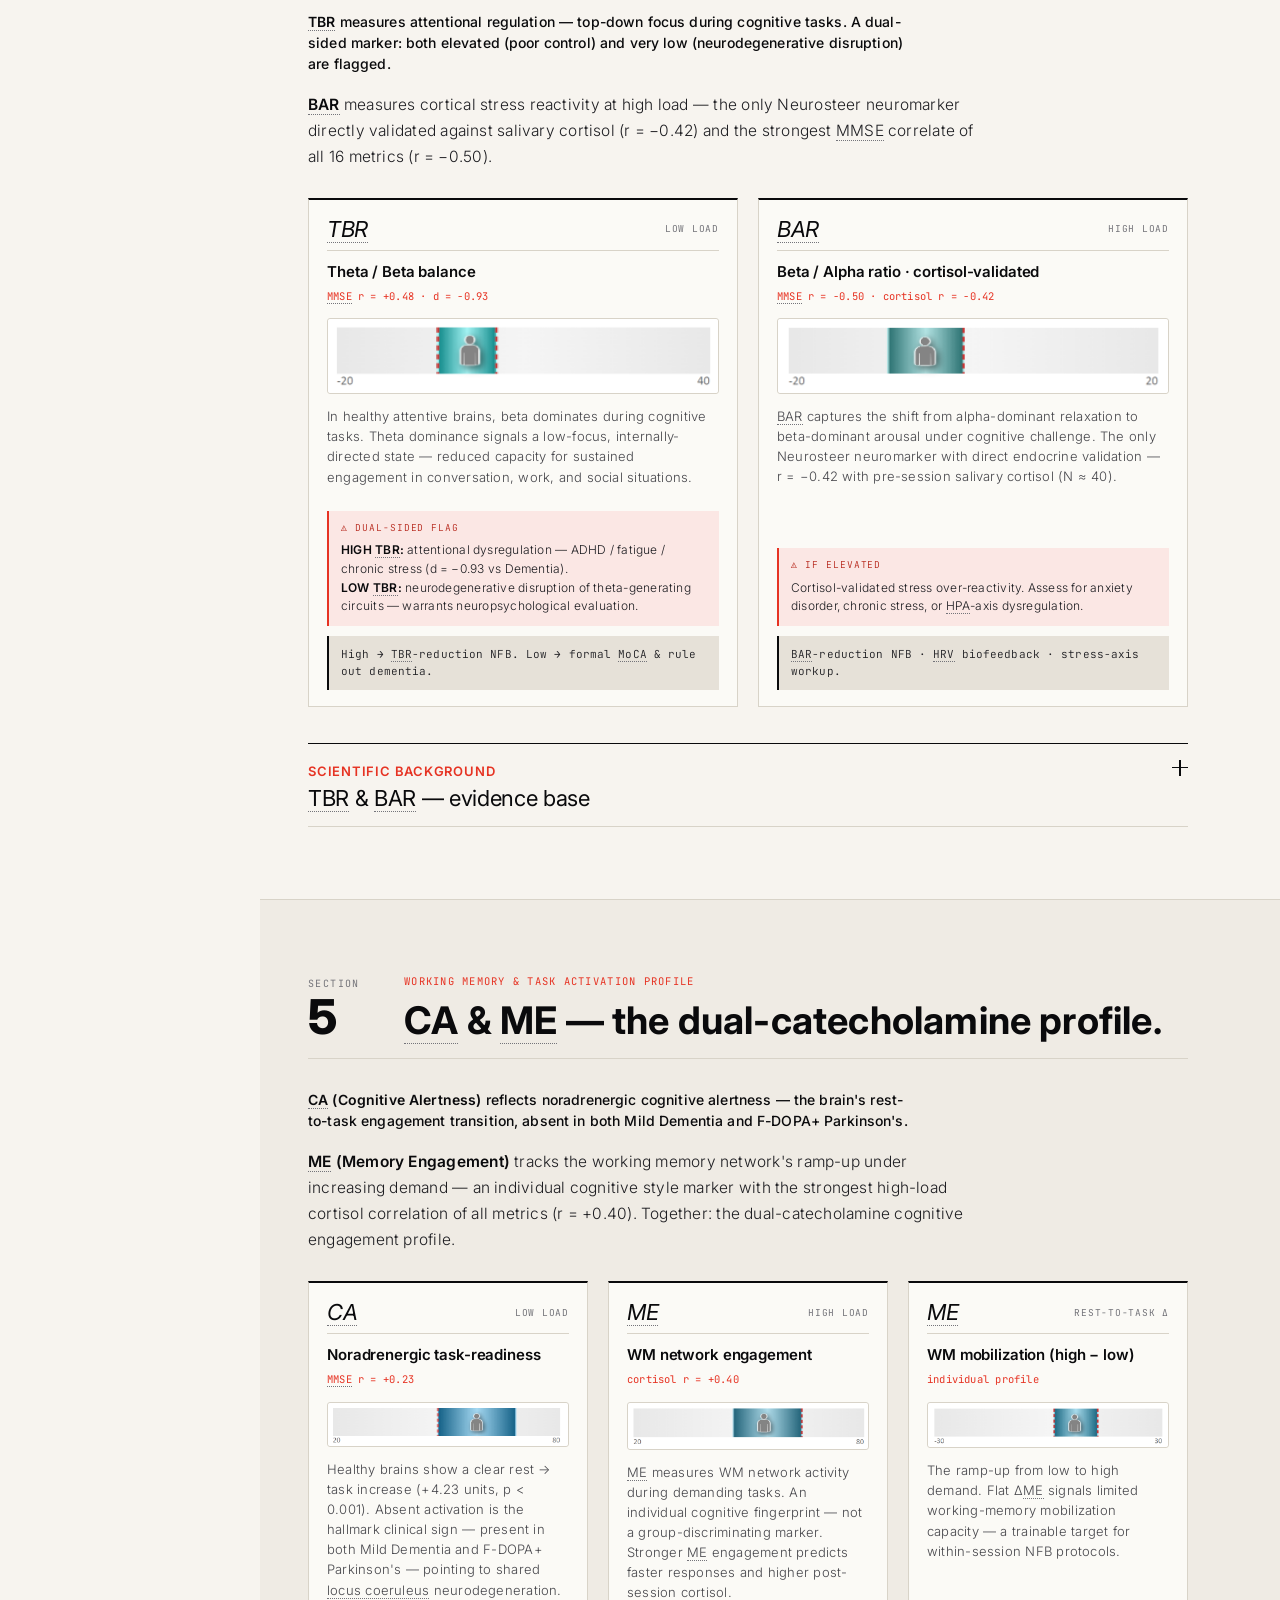
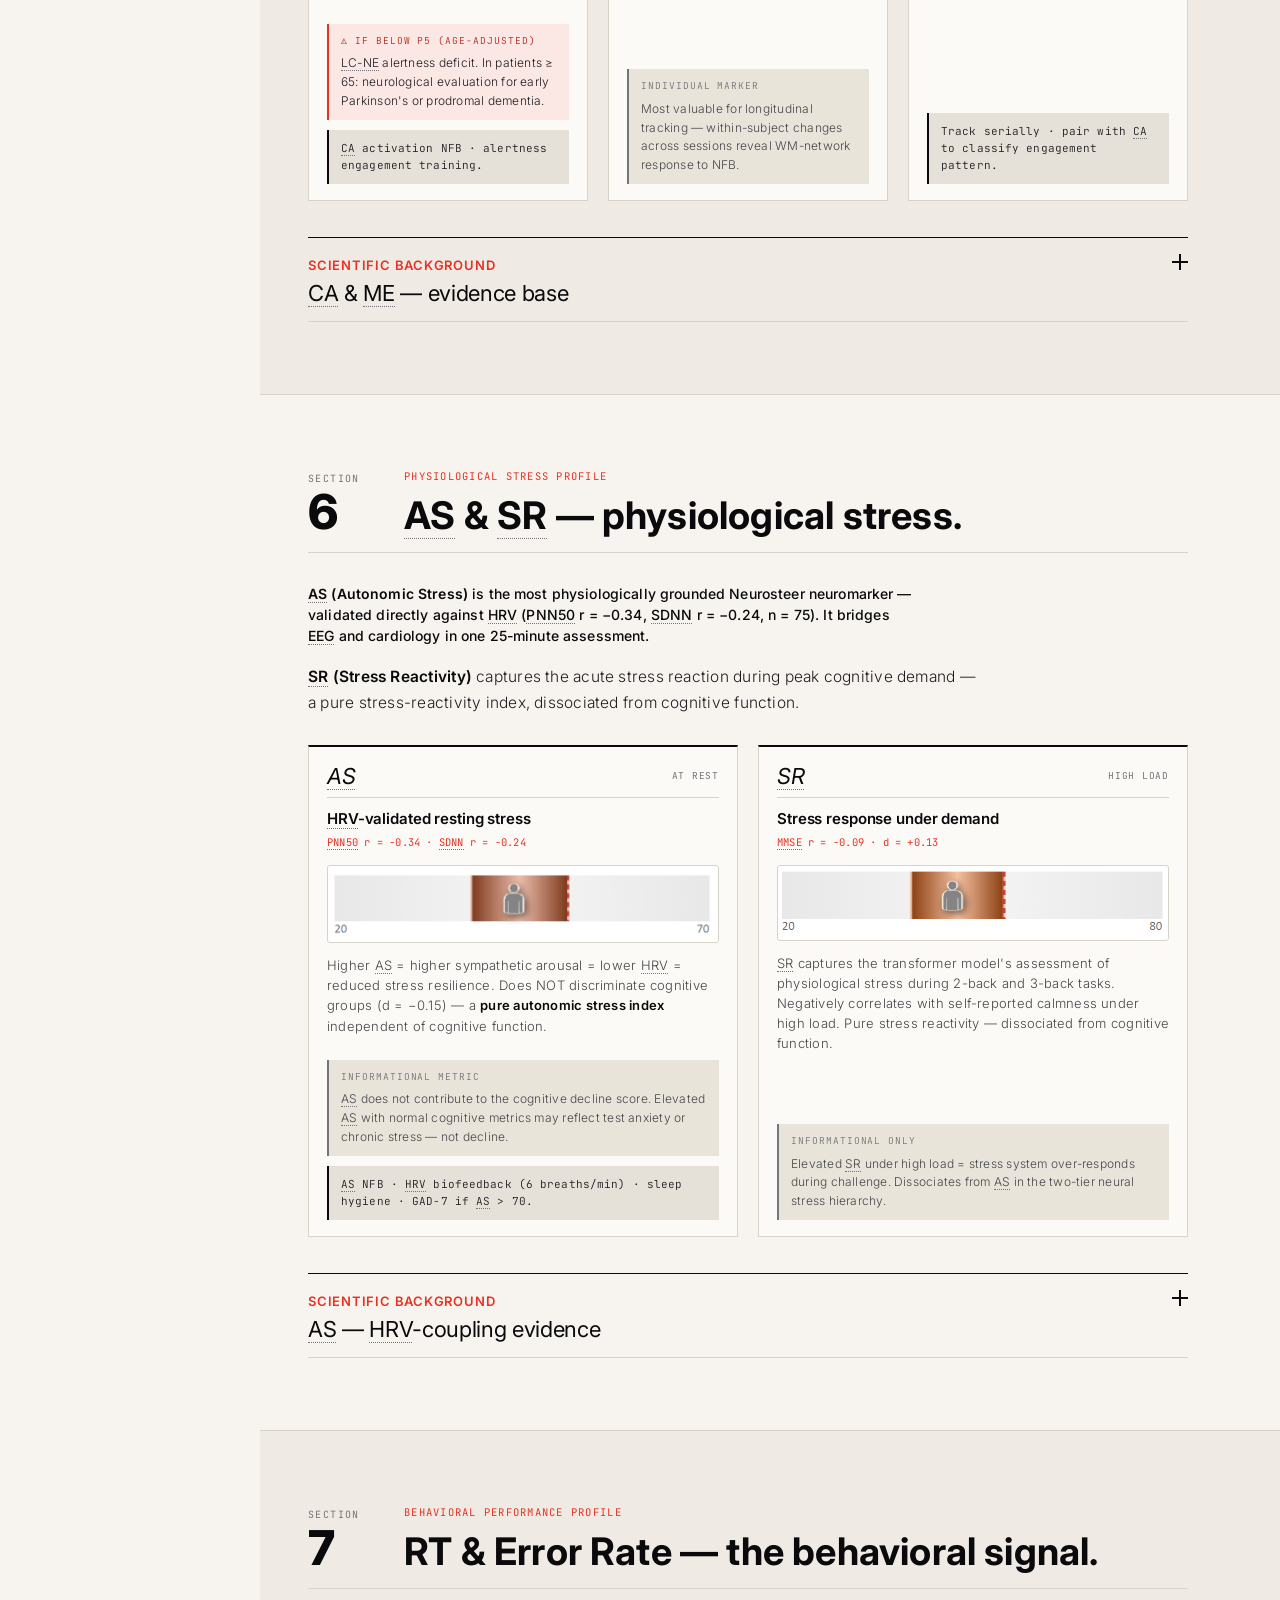
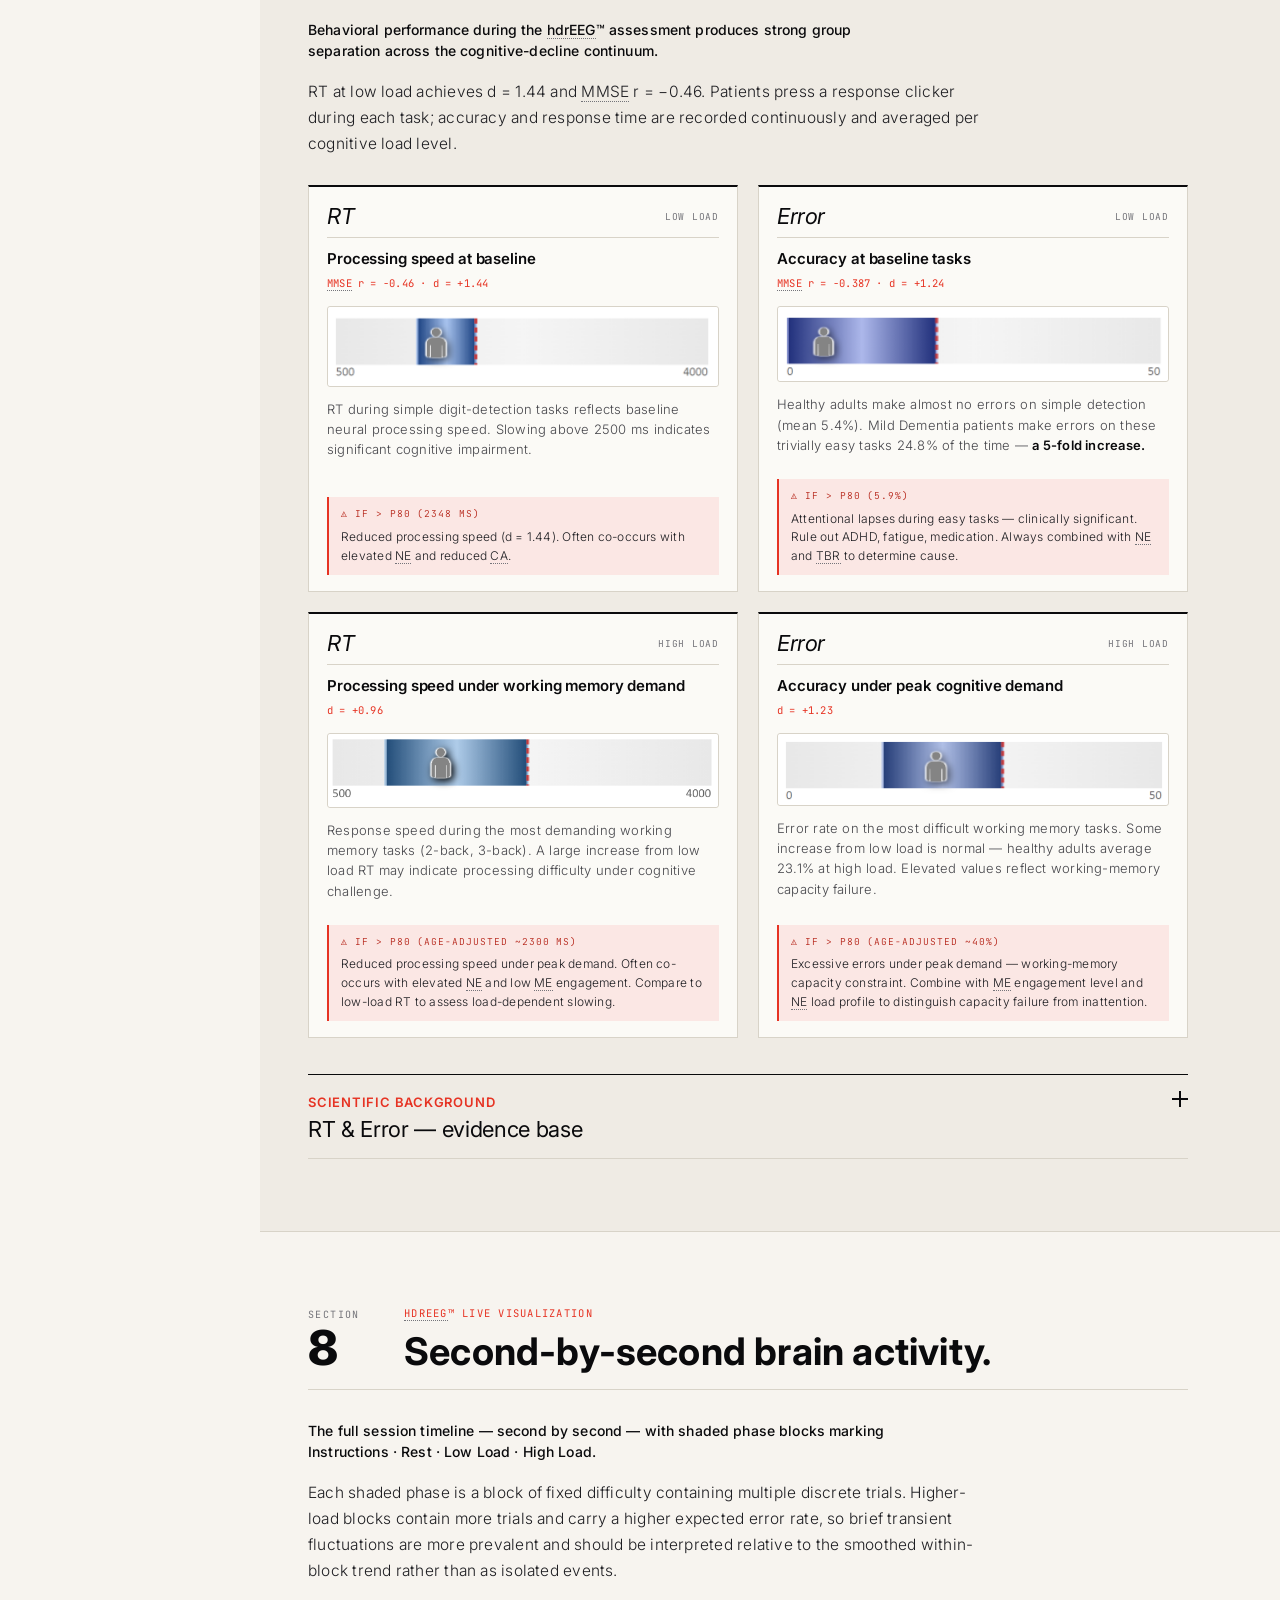
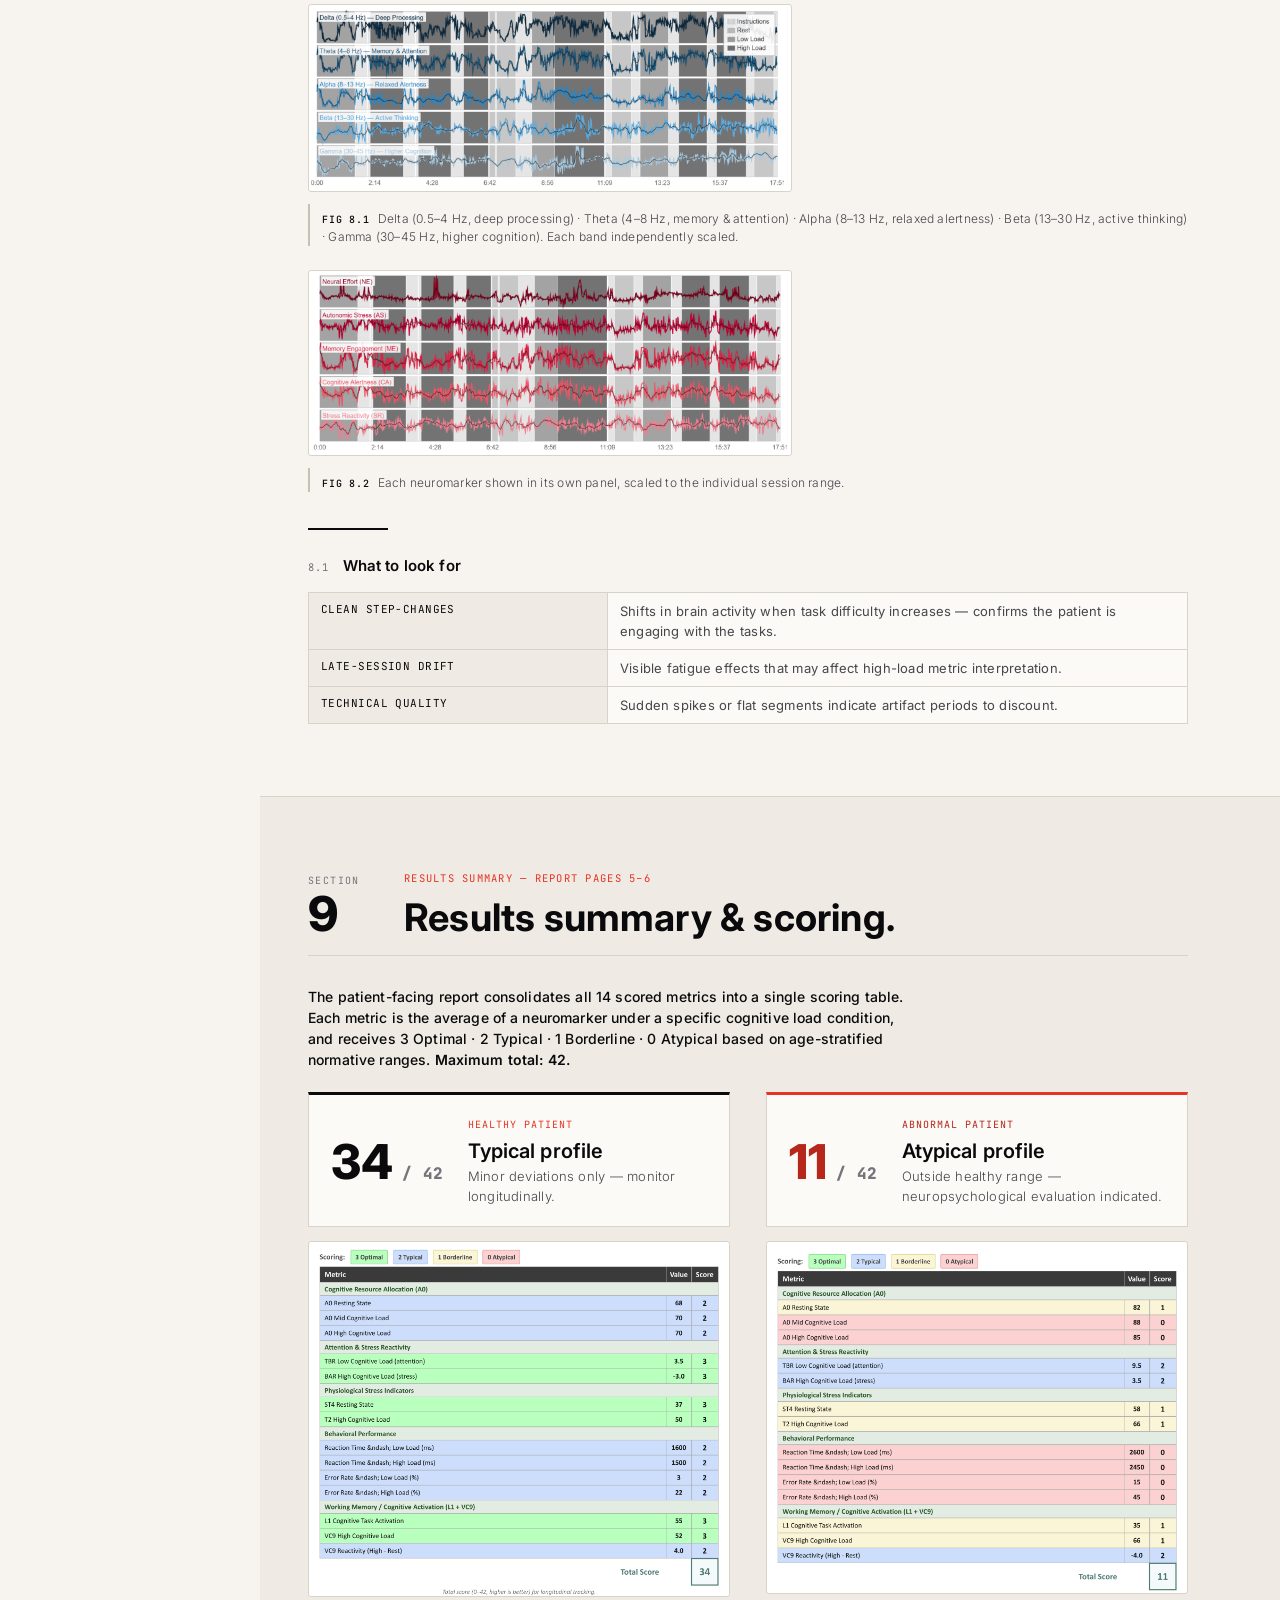
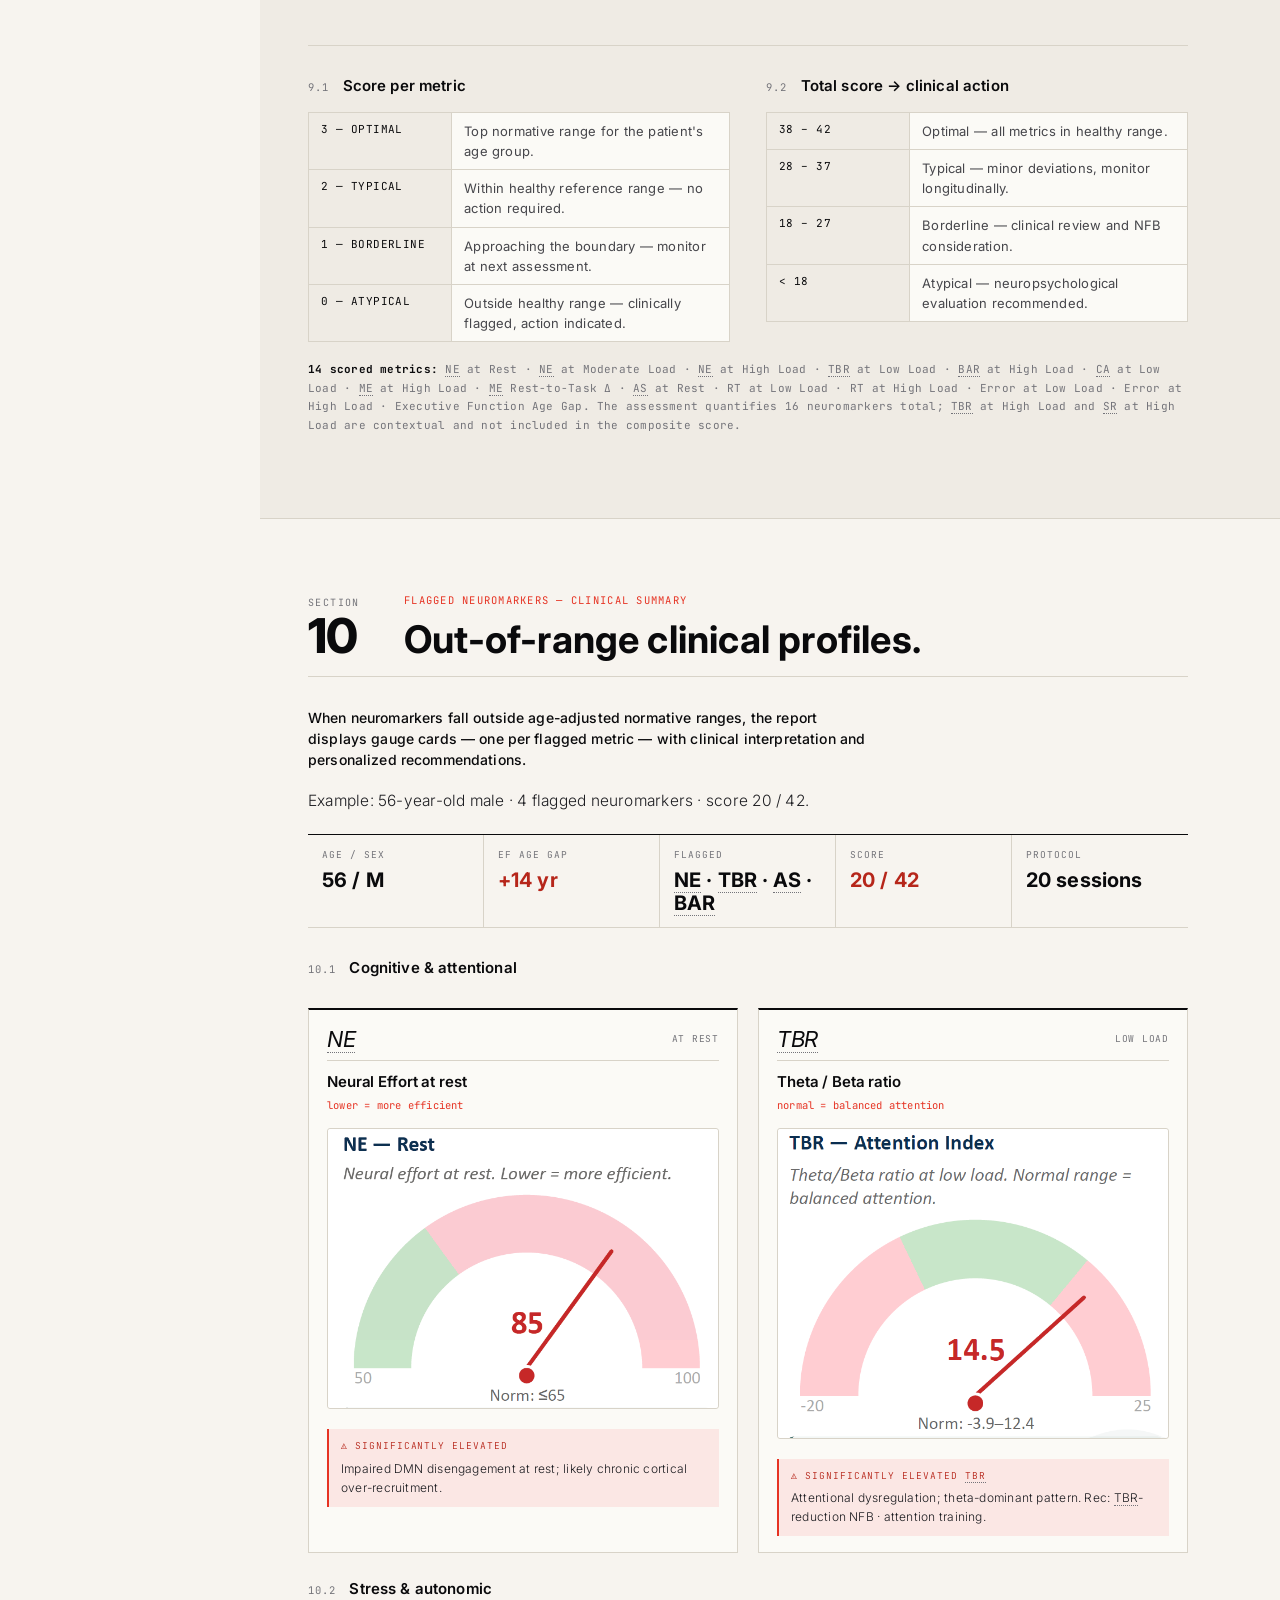
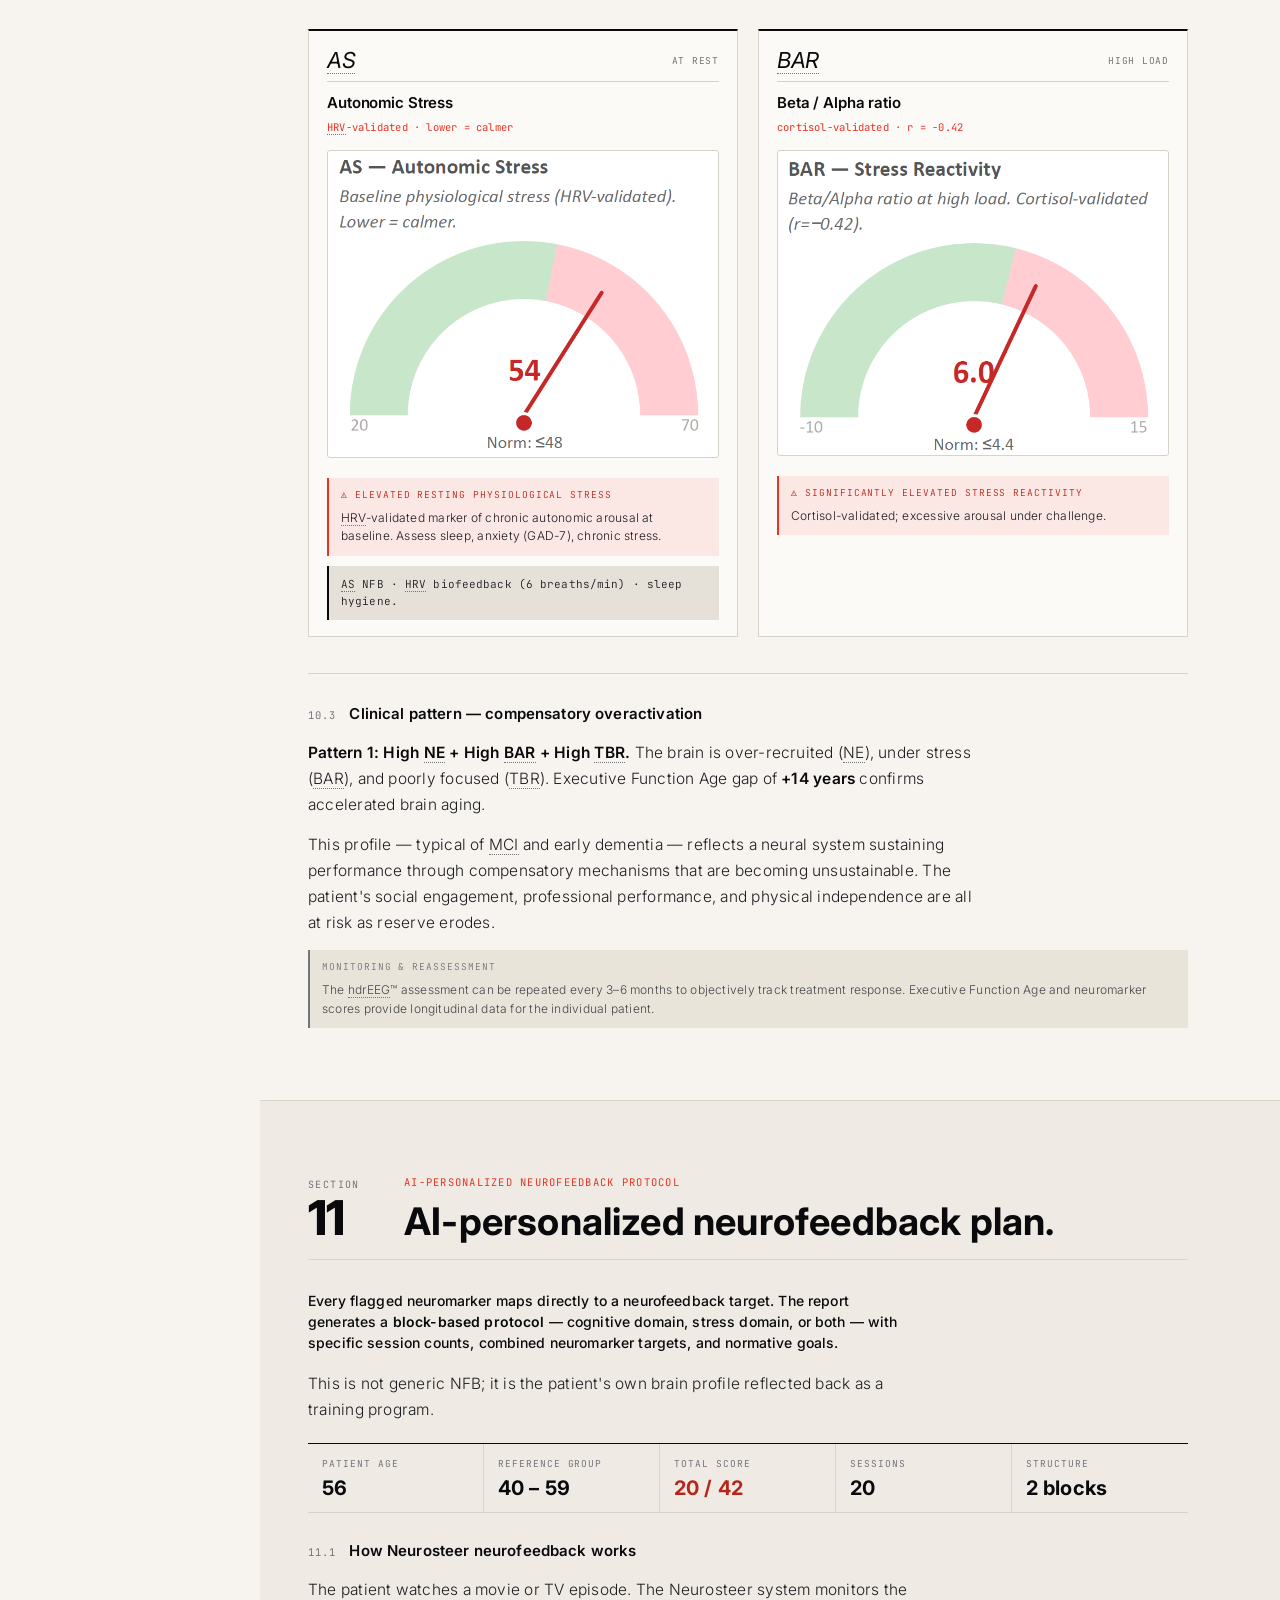
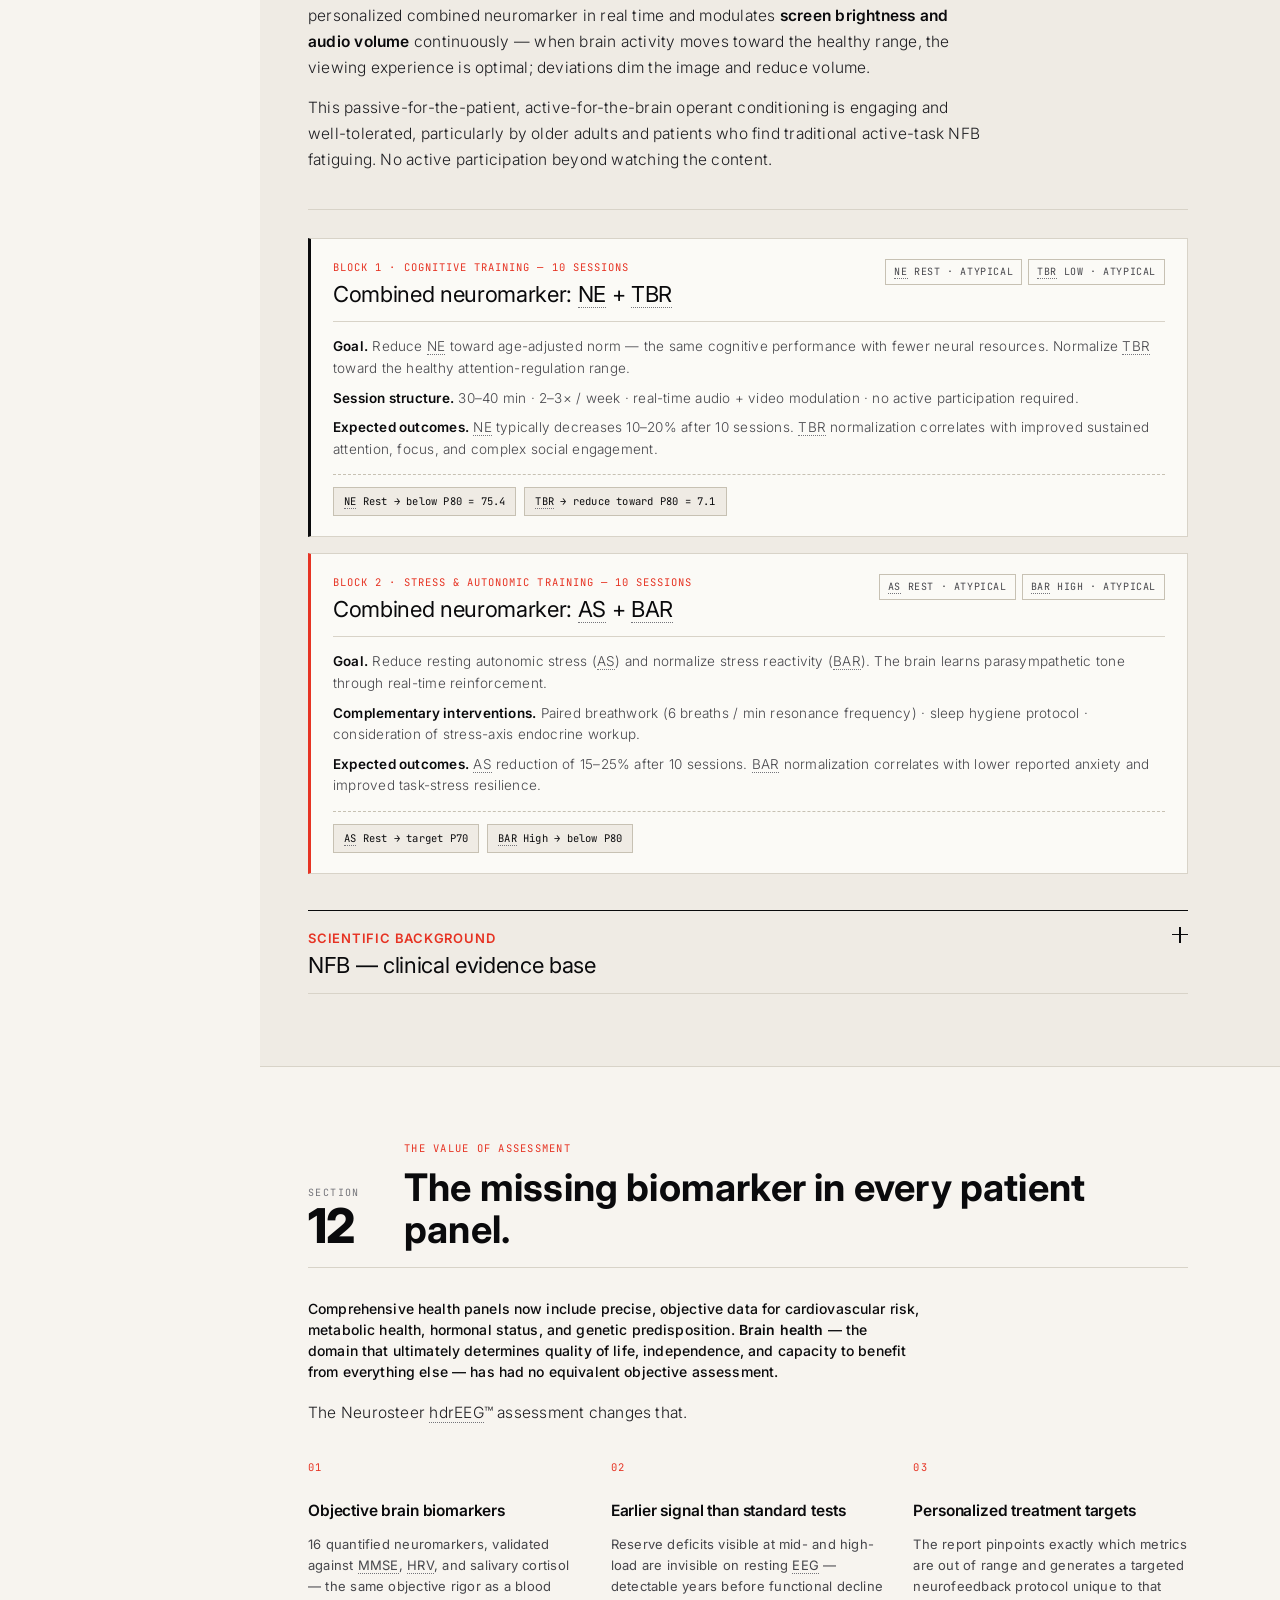
==== commit 949f47b6: "feat: wiki-style hover tooltip system for physician guide - Add js/tooltip.js: auto-glosses acronyms" ====
--- a/index.html
+++ b/index.html
@@ -13,7 +13,7 @@
 <meta property="og:url" content="https://netacello.github.io/-ns-guide-private/">
 <meta name="twitter:card" content="summary_large_image">
 <meta name="twitter:image" content="https://netacello.github.io/-ns-guide-private/assets/figures/hero-fig1.png">
-<link rel="stylesheet" href="styles.css?v=7">
+<link rel="stylesheet" href="styles.css?v=8">
 <!--
   ═══════════════════════════════════════════════════════════════
   NEUROSTEER PHYSICIAN GUIDE — v2 (clinical reference format)
@@ -397,7 +397,7 @@
               <div>
                 <!-- FIGURE: NE load response by cognitive group -->
                 <figure class="figure figure-mount" data-figure-id="nei-sci-fig1"><div id="fig-nei-sci-fig1" class="plotly-chart"></div></figure>
-                <div class="figure-caption"><span class="cap-num">Fig 3.4</span>Between-group gap widens at high load — reserve deficit only visible under demand.</div>
+                <div class="figure-caption"><span class="cap-num">Fig 3.4</span>Between-group gap widens at high load — reserve deficit only visible under demand. <span class="ns-ref ns-gloss" data-pub="pub-molcho-2025">Molcho 2025</span></div>
               </div>
               <div>
                 <table class="datatable">
@@ -420,12 +420,12 @@
               <div>
                 <!-- FIGURE: NE × MMSE correlation scatter -->
                 <figure class="figure figure-mount" data-figure-id="nei-sci-fig2"><div id="fig-nei-sci-fig2" class="plotly-chart"></div></figure>
-                <div class="figure-caption"><span class="cap-num">Fig 3.5</span>Correlation strengthens with cognitive demand — highest at peak load.</div>
+                <div class="figure-caption"><span class="cap-num">Fig 3.5</span>Correlation strengthens with cognitive demand — highest at peak load. <span class="ns-ref ns-gloss" data-pub="pub-molcho-2025">Molcho 2025</span></div>
               </div>
               <div>
                 <!-- FIGURE: NE × cortisol coupling -->
                 <figure class="figure figure-mount" data-figure-id="nei-sci-fig3"><div id="fig-nei-sci-fig3" class="plotly-chart"></div></figure>
-                <div class="figure-caption"><span class="cap-num">Fig 3.6</span>Chronic cortisol suppresses acute recruitment — blunted compensation under stress-axis overload.</div>
+                <div class="figure-caption"><span class="cap-num">Fig 3.6</span>Chronic cortisol suppresses acute recruitment — blunted compensation under stress-axis overload. <span class="ns-ref ns-gloss" data-pub="pub-maimon-2026-field">Maimon 2026</span></div>
               </div>
             </div>
 
@@ -504,7 +504,7 @@
               <div>
                 <!-- FIGURE: Cohen's d across all neuromarkers bar chart -->
                 <figure class="figure figure-mount" data-figure-id="tbr-bar-sci-fig1"><div id="fig-tbr-bar-sci-fig1" class="plotly-chart"></div></figure>
-                <div class="figure-caption"><span class="cap-num">Fig 4.3</span>BAR and RT produce the largest group separations — both exceeding d = 1.0, a very large effect.</div>
+                <div class="figure-caption"><span class="cap-num">Fig 4.3</span>BAR and RT produce the largest group separations — both exceeding d = 1.0, a very large effect. <span class="ns-ref ns-gloss" data-pub="pub-molcho-2025">Molcho 2025</span></div>
               </div>
               <div>
                 <p style="font-size:13px;line-height:1.65;color:var(--slate)"><strong style="color:var(--ink)">TBR neurophysiology.</strong> Theta (4–8 Hz) is generated by hippocampal-cortical circuits — among the first systems disrupted in neurodegeneration. Very low TBR in older adults reflects disrupted theta-generating circuits — validated as a marker of cognitive decline (MMSE r = +0.48, p &lt; 0.001).</p>
@@ -518,7 +518,7 @@
               <div>
                 <!-- FIGURE: Progressive deterioration boxplots NE·TBR·BAR -->
                 <figure class="figure figure-mount" data-figure-id="tbr-bar-sci-fig2"><div id="fig-tbr-bar-sci-fig2" class="plotly-chart"></div></figure>
-                <div class="figure-caption"><span class="cap-num">Fig 4.4</span>Step-wise progression across the cognitive-decline continuum.</div>
+                <div class="figure-caption"><span class="cap-num">Fig 4.4</span>Step-wise progression across the cognitive-decline continuum. <span class="ns-ref ns-gloss" data-pub="pub-molcho-2022">Molcho 2022</span></div>
               </div>
               <div>
                 <table class="datatable">
@@ -617,7 +617,7 @@
               <div>
                 <!-- FIGURE: CA group comparison including F-DOPA+ Parkinson's -->
                 <figure class="figure figure-img"><img src="assets/figures/ca-sci-fig1.png?v=2" alt="CA activation: rest vs high load by group (Healthy, MCI, Mild Dementia, F-DOPA+ PD)"></figure>
-                <div class="figure-caption"><span class="cap-num">Fig 5.4</span>CA activation at rest and high load: Healthy (+4.23, p&lt;0.001) · MCI (+3.51, p=0.005) · Mild Dementia (+0.51, ns) · F-DOPA+ Parkinson's (+0.17, ns). Convergent LC-NE degeneration.</div>
+                <div class="figure-caption"><span class="cap-num">Fig 5.4</span>CA activation at rest and high load: Healthy (+4.23, p&lt;0.001) · MCI (+3.51, p=0.005) · Mild Dementia (+0.51, ns) · F-DOPA+ Parkinson's (+0.17, ns). Convergent LC-NE degeneration. <span class="ns-ref ns-gloss" data-pub="pub-molcho-2023-pd">Molcho 2023</span></div>
               </div>
               <div>
                 <table class="datatable">
@@ -641,7 +641,7 @@
               <div>
                 <!-- FIGURE: ME N-back load profile -->
                 <figure class="figure figure-mount" data-figure-id="me-sci-fig1"><div id="fig-me-sci-fig1" class="plotly-chart"></div></figure>
-                <div class="figure-caption"><span class="cap-num">Fig 5.5</span>ME engagement increases monotonically across N-back levels in healthy participants (n=306). Wilcoxon vs. rest: all N-back levels p&lt;0.001 (***). The largest activation is at 3-back, confirming ME as the primary working-memory load marker.</div>
+                <div class="figure-caption"><span class="cap-num">Fig 5.5</span>ME engagement increases monotonically across N-back levels in healthy participants (n=306). Wilcoxon vs. rest: all N-back levels p&lt;0.001 (***). The largest activation is at 3-back, confirming ME as the primary working-memory load marker. <span class="ns-ref ns-gloss" data-pub="pub-maimon-2021-wm">Maimon 2021</span></div>
               </div>
               <div class="prose">
                 <p><strong>CA (noradrenergic).</strong> Gates task engagement. Are they ready to engage? Does their brain activate when tasks begin?</p>
@@ -718,7 +718,7 @@
               <div>
                 <!-- FIGURE: AS × PNN50 / RMSSD scatter -->
                 <figure class="figure figure-mount" data-figure-id="rsi-sci-fig1"><div id="fig-rsi-sci-fig1" class="plotly-chart"></div></figure>
-                <div class="figure-caption"><span class="cap-num">Fig 6.3</span>Cross-modal validation: prefrontal hdrEEG™ maps onto autonomic HRV.</div>
+                <div class="figure-caption"><span class="cap-num">Fig 6.3</span>Cross-modal validation: prefrontal hdrEEG™ maps onto autonomic HRV. <span class="ns-ref ns-gloss" data-pub="pub-maimon-2025-stress">Maimon 2025</span></div>
               </div>
               <div>
                 <table class="datatable">
@@ -834,7 +834,7 @@
               <div>
                 <!-- FIGURE: RT + Error by load × group -->
                 <figure class="figure figure-mount" data-figure-id="rt-sci-fig1"><div id="fig-rt-sci-fig1" class="plotly-chart"></div></figure>
-                <div class="figure-caption"><span class="cap-num">Fig 7.3</span>Group separation across load conditions — Low and High load.</div>
+                <div class="figure-caption"><span class="cap-num">Fig 7.3</span>Group separation across load conditions — Low and High load. <span class="ns-ref ns-gloss" data-pub="pub-molcho-2022">Molcho 2022</span></div>
               </div>
               <div>
                 <table class="datatable">
@@ -855,7 +855,7 @@
               <div>
                 <!-- FIGURE: RT / Error × MMSE correlation scatter -->
                 <figure class="figure figure-mount" data-figure-id="rt-sci-fig2"><div id="fig-rt-sci-fig2" class="plotly-chart"></div></figure>
-                <div class="figure-caption"><span class="cap-num">Fig 7.4</span>Both behavioral signals predict MMSE independently of EEG markers. RT r = −0.42, Error r = −0.37.</div>
+                <div class="figure-caption"><span class="cap-num">Fig 7.4</span>Both behavioral signals predict MMSE independently of EEG markers. RT r = −0.42, Error r = −0.37. <span class="ns-ref ns-gloss" data-pub="pub-molcho-2022">Molcho 2022</span></div>
               </div>
               <div class="prose">
                 <p><strong>Real-world implications.</strong> Patients with slow RT and elevated error rates at low load are struggling with tasks that should be effortless — making errors in simple daily activities long before these difficulties are visible in clinic.</p>
@@ -1399,6 +1399,7 @@
 
 <script src="js/data.js"></script>
 <script src="js/figures.js"></script>
+<script src="js/tooltip.js"></script>
 <script>
 (function(){
   var btn = document.getElementById('hamburger-btn');
--- a/styles.css
+++ b/styles.css
@@ -529,7 +529,7 @@
 }
 .prose p strong { color: var(--ink); font-weight: 600; }
 
-/* glossary terms */
+/* glossary terms — legacy CSS-only tooltips (data-gloss) */
 [data-gloss]{
   border-bottom: 1px dotted var(--stone);
   cursor: help;
@@ -556,6 +556,81 @@
   white-space: normal;
   border-left: 2px solid var(--red);
 }
+
+/* ── JS tooltip system (ns-gloss / ns-ref) ───────────────────── */
+.ns-gloss {
+  border-bottom: 1px dotted var(--stone);
+  cursor: help;
+  color: inherit;
+}
+.ns-gloss:hover { color: var(--red-ink); border-bottom-color: var(--red-ink); }
+
+/* cite spans placed at end of figure captions */
+.ns-ref {
+  display: inline-block;
+  margin-left: 6px;
+  font-size: 10px;
+  font-weight: 700;
+  letter-spacing: 0.04em;
+  padding: 1px 5px;
+  border-radius: 3px;
+  background: var(--paper-2);
+  color: var(--stone);
+  cursor: help;
+  vertical-align: middle;
+}
+.ns-ref:hover { background: var(--red-wash); color: var(--red-ink); }
+
+/* floating tooltip panel */
+#ns-tooltip {
+  position: absolute;
+  z-index: 9000;
+  pointer-events: none;
+  width: 300px;
+  padding: 11px 14px 12px;
+  background: var(--ink);
+  color: var(--paper);
+  border-left: 3px solid var(--red);
+  border-radius: 0 4px 4px 0;
+  font-family: var(--f-sans);
+  font-size: 12.5px;
+  line-height: 1.5;
+  box-shadow: 0 6px 24px rgba(0,0,0,0.32);
+  opacity: 0;
+  transition: opacity 0.12s ease;
+}
+#ns-tooltip.visible {
+  opacity: 1;
+  pointer-events: auto;
+}
+#ns-tooltip .tt-term {
+  font-size: 10px;
+  font-weight: 700;
+  letter-spacing: 0.08em;
+  text-transform: uppercase;
+  color: var(--red);
+  margin-bottom: 3px;
+}
+#ns-tooltip .tt-full {
+  font-weight: 600;
+  color: var(--paper);
+  margin-bottom: 5px;
+  font-size: 13px;
+}
+#ns-tooltip .tt-desc {
+  color: rgba(247,244,239,0.78);
+  font-size: 12px;
+}
+#ns-tooltip .tt-pub-link {
+  display: block;
+  margin-top: 9px;
+  font-size: 11px;
+  font-weight: 600;
+  color: #7ecba1;
+  text-decoration: none;
+  letter-spacing: 0.02em;
+}
+#ns-tooltip .tt-pub-link:hover { text-decoration: underline; }
 
 /* ────── RULES ────── */
 .rule {
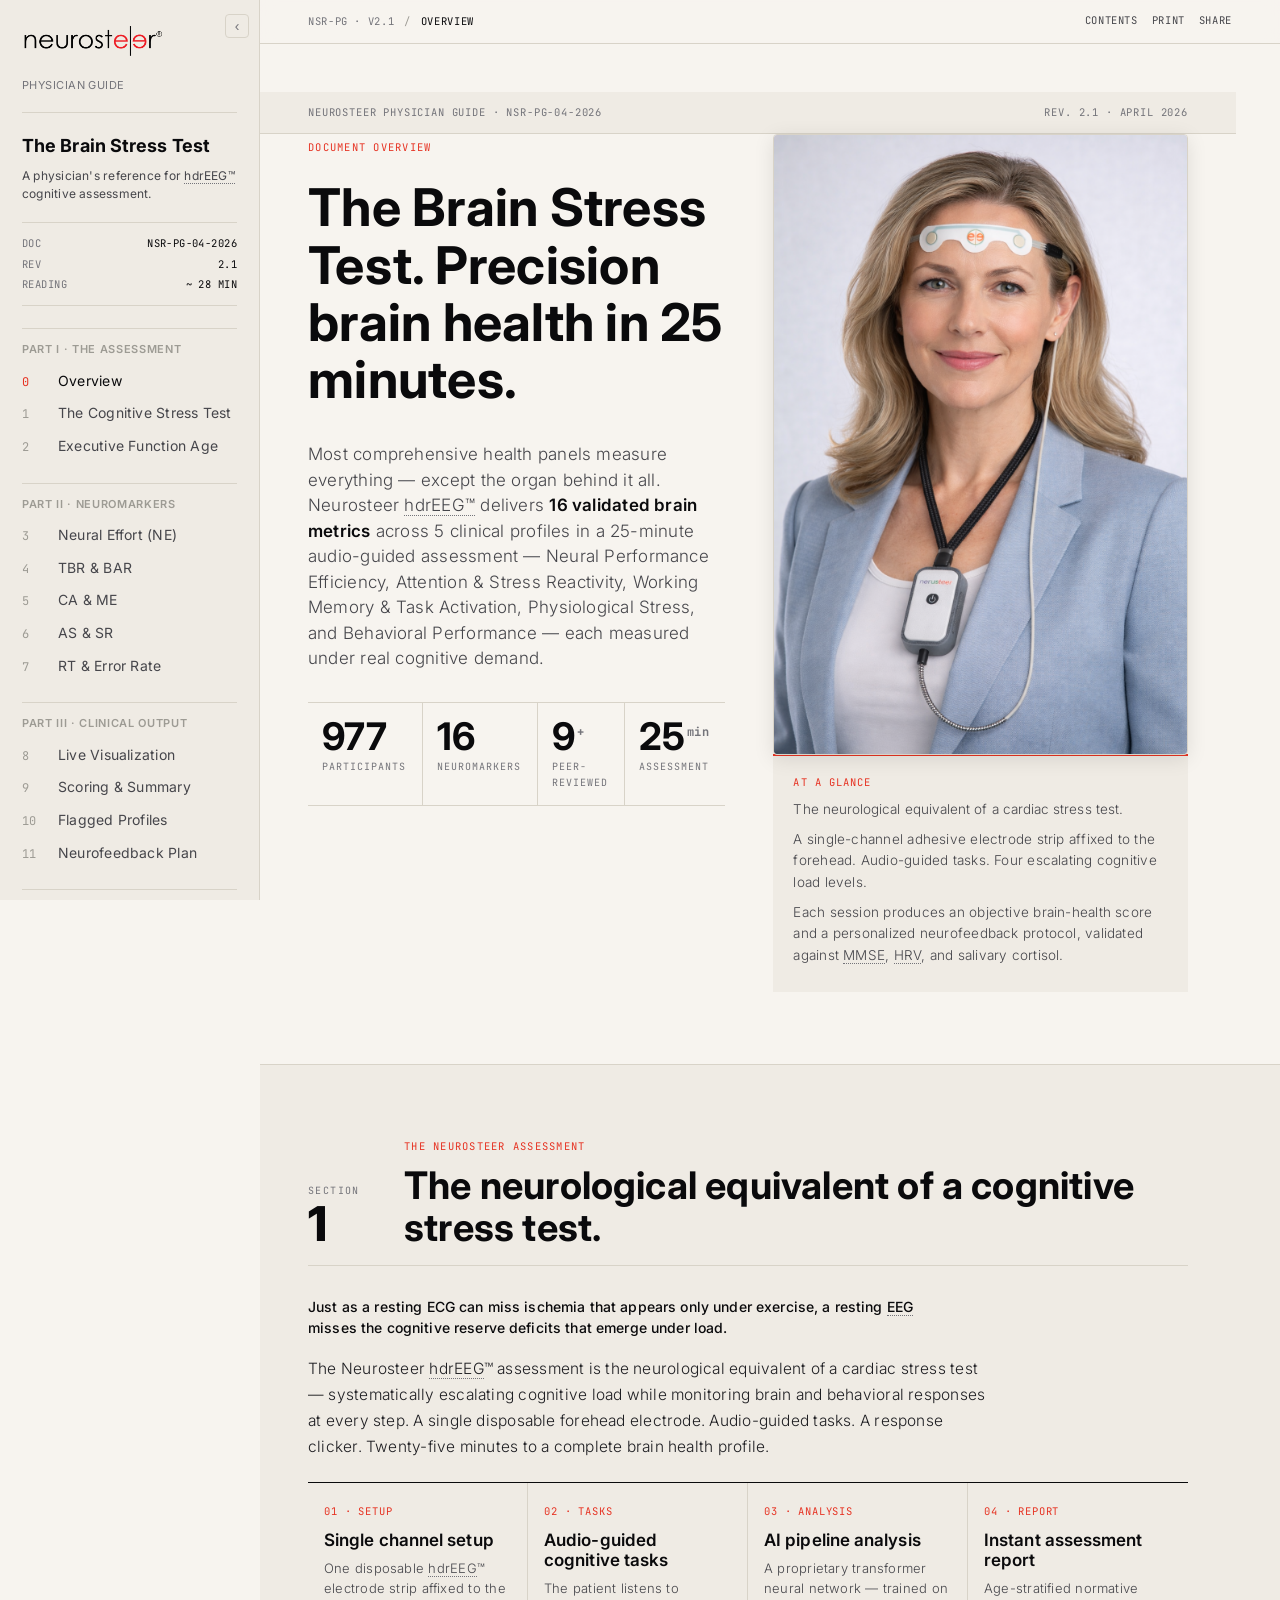
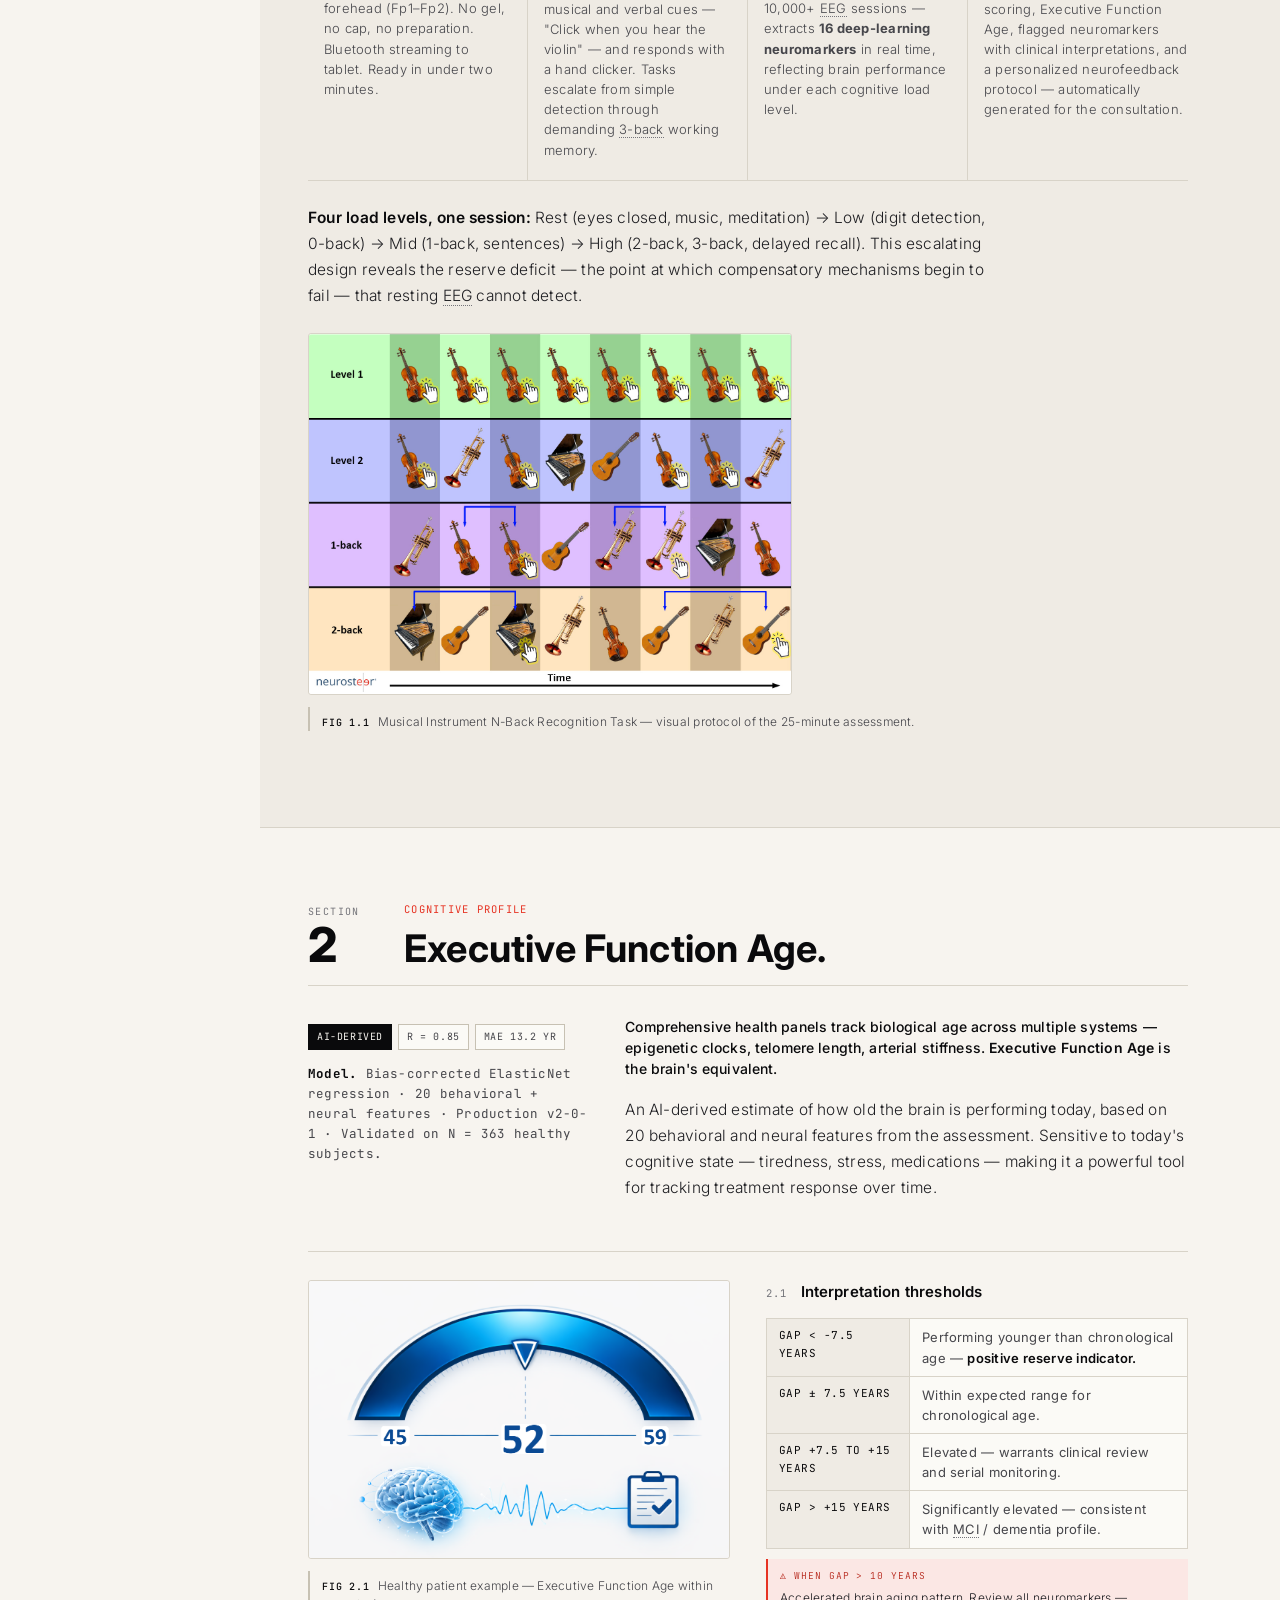
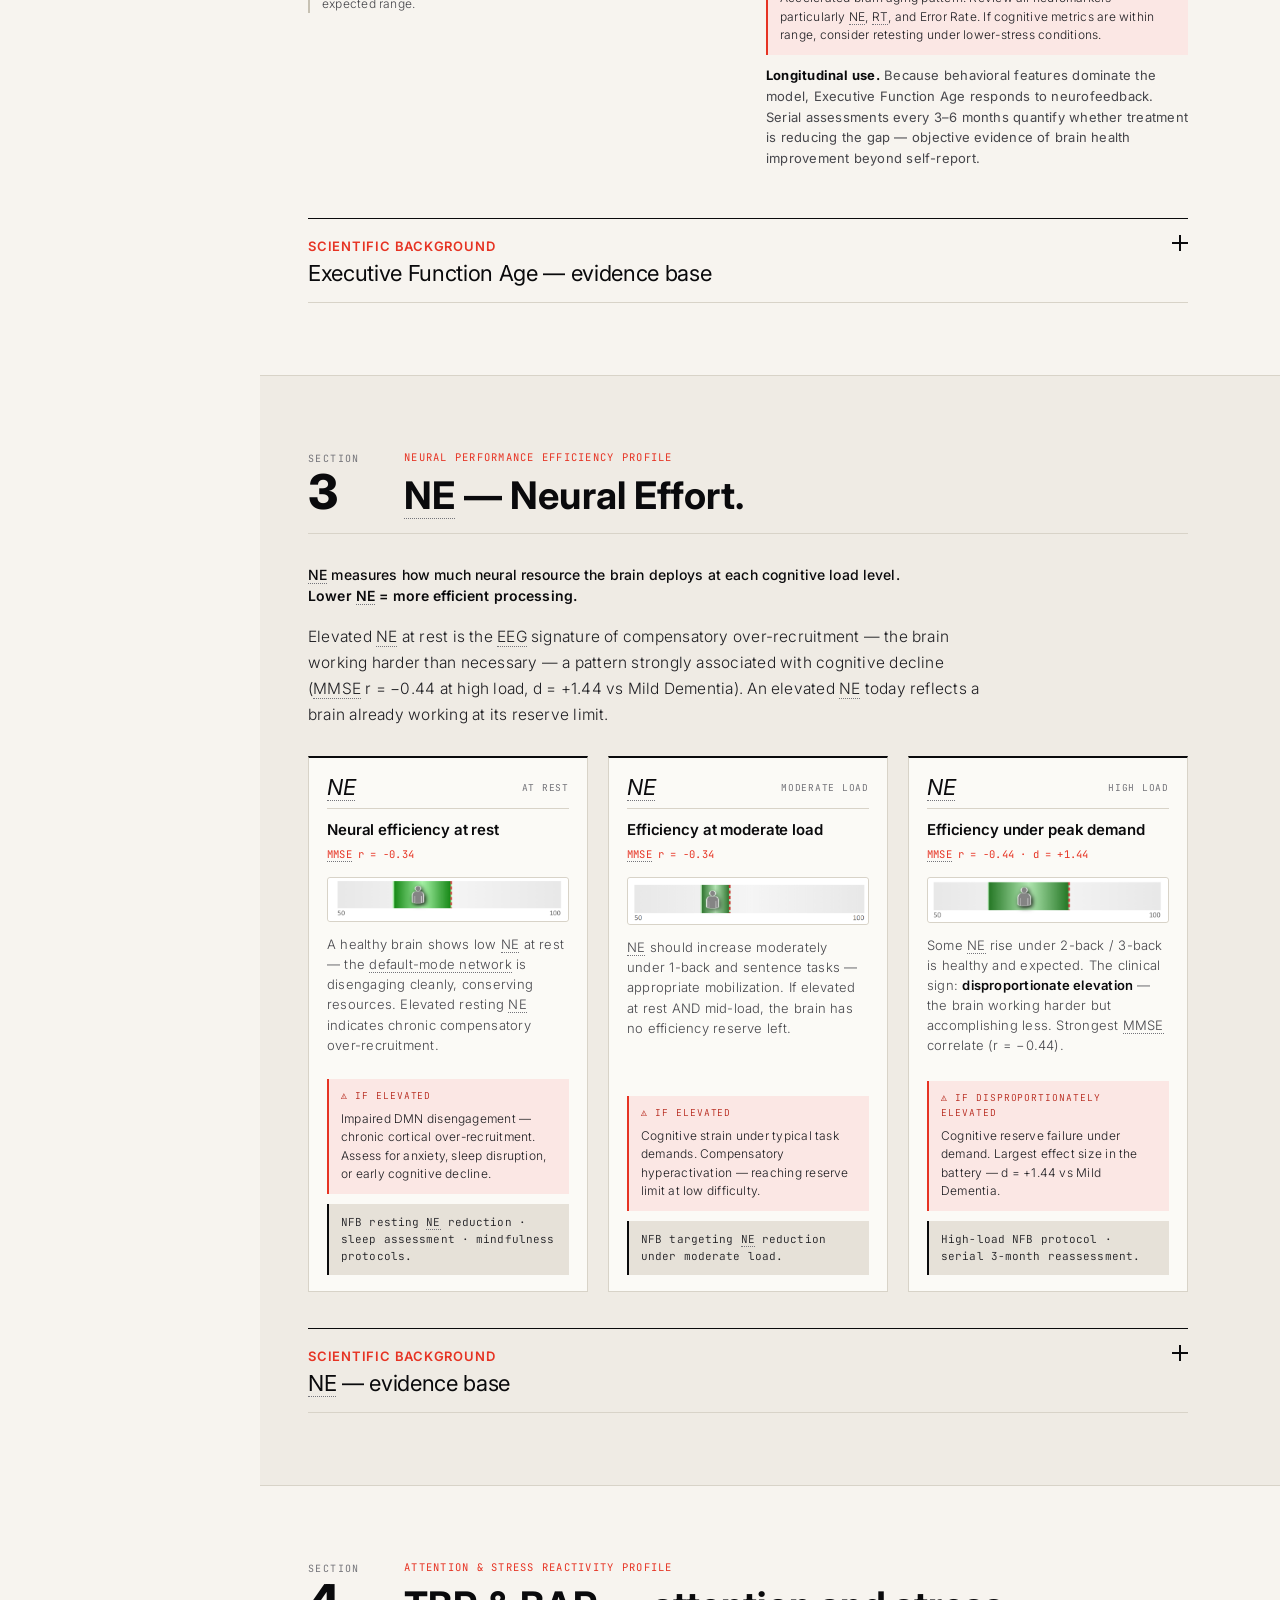
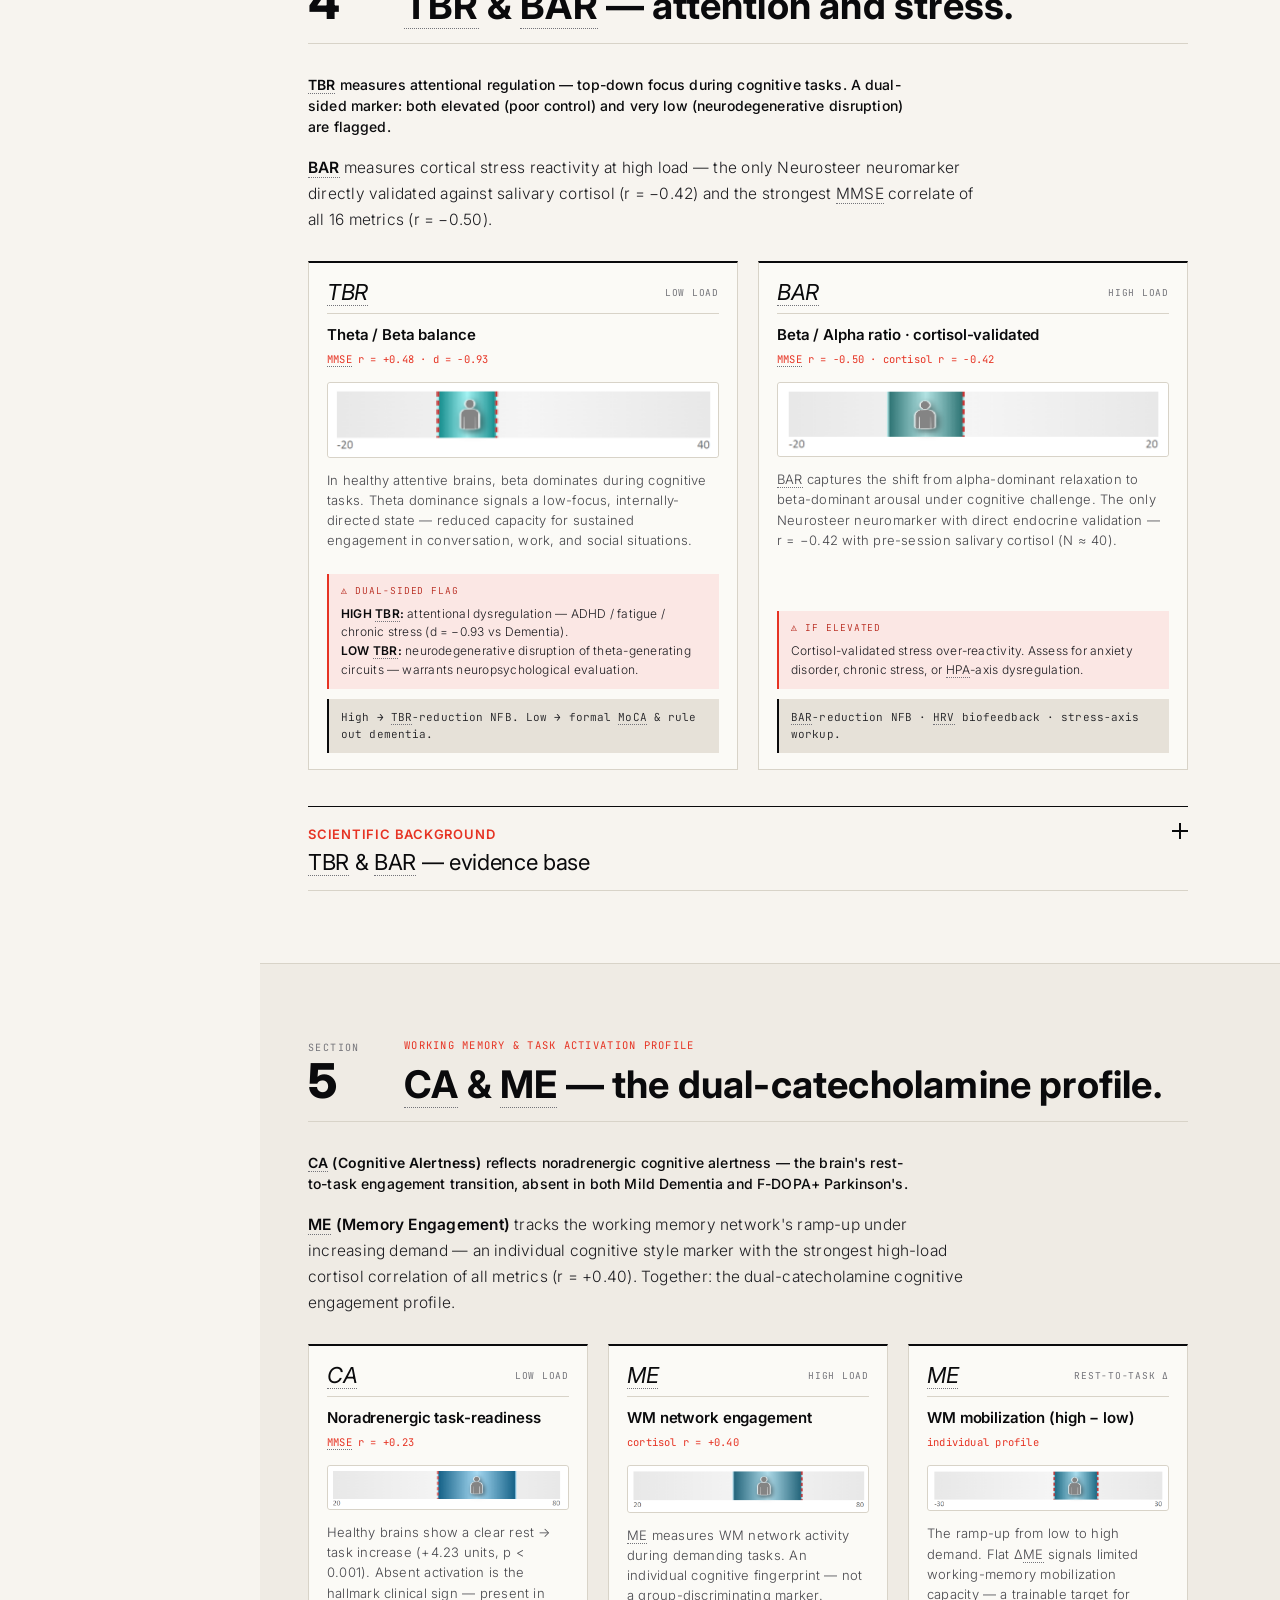
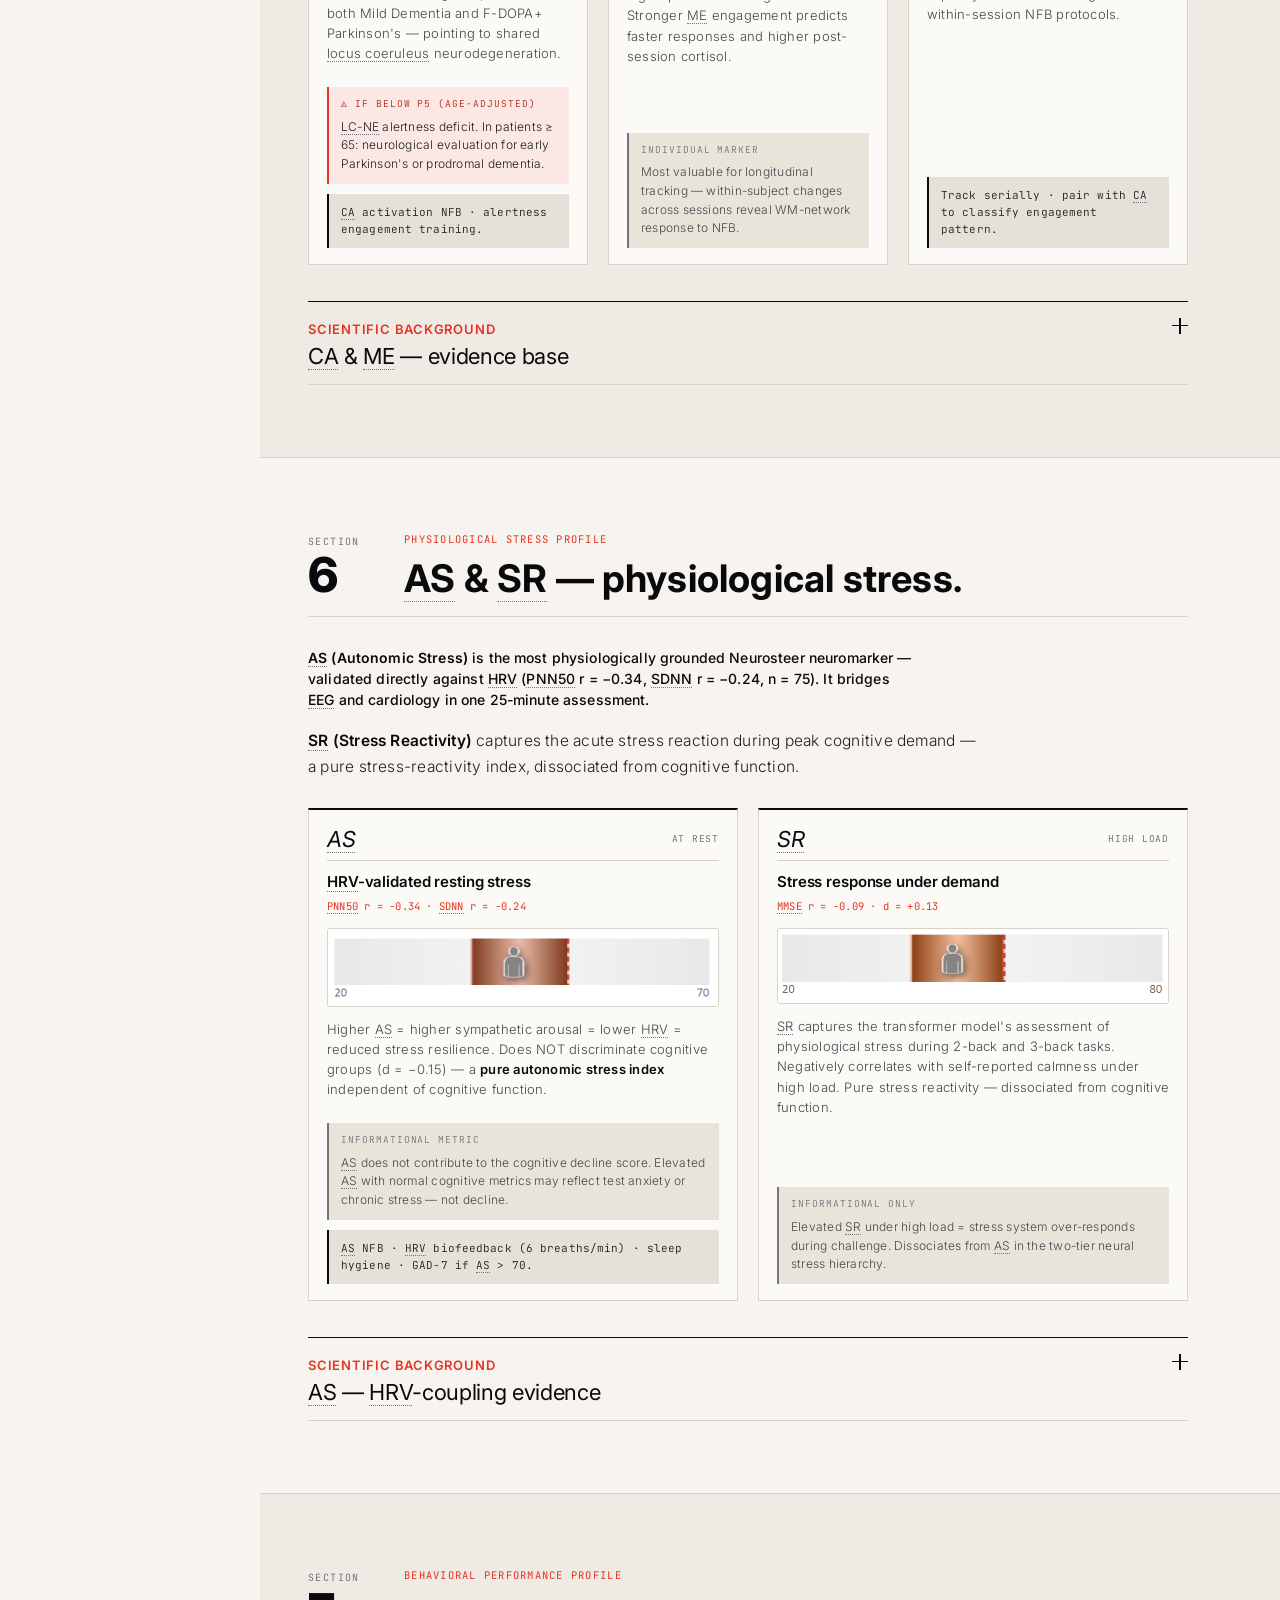
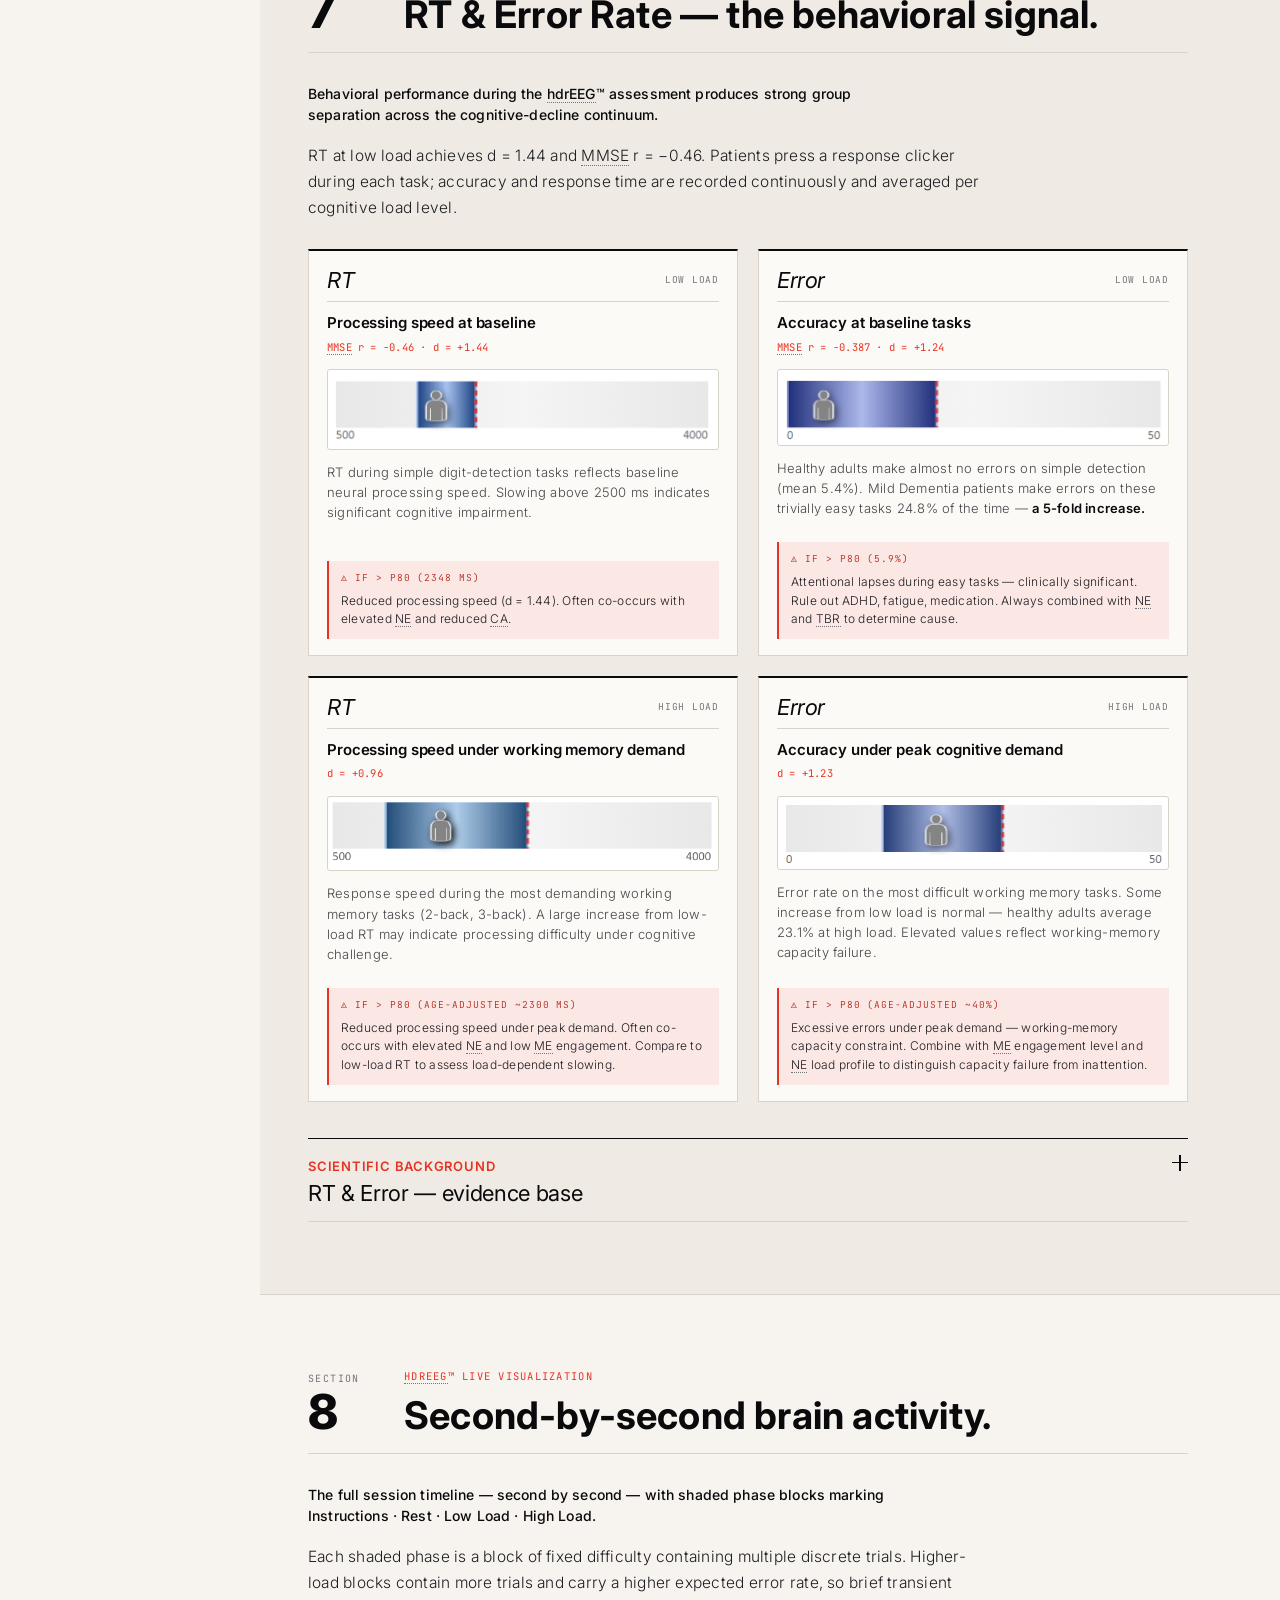
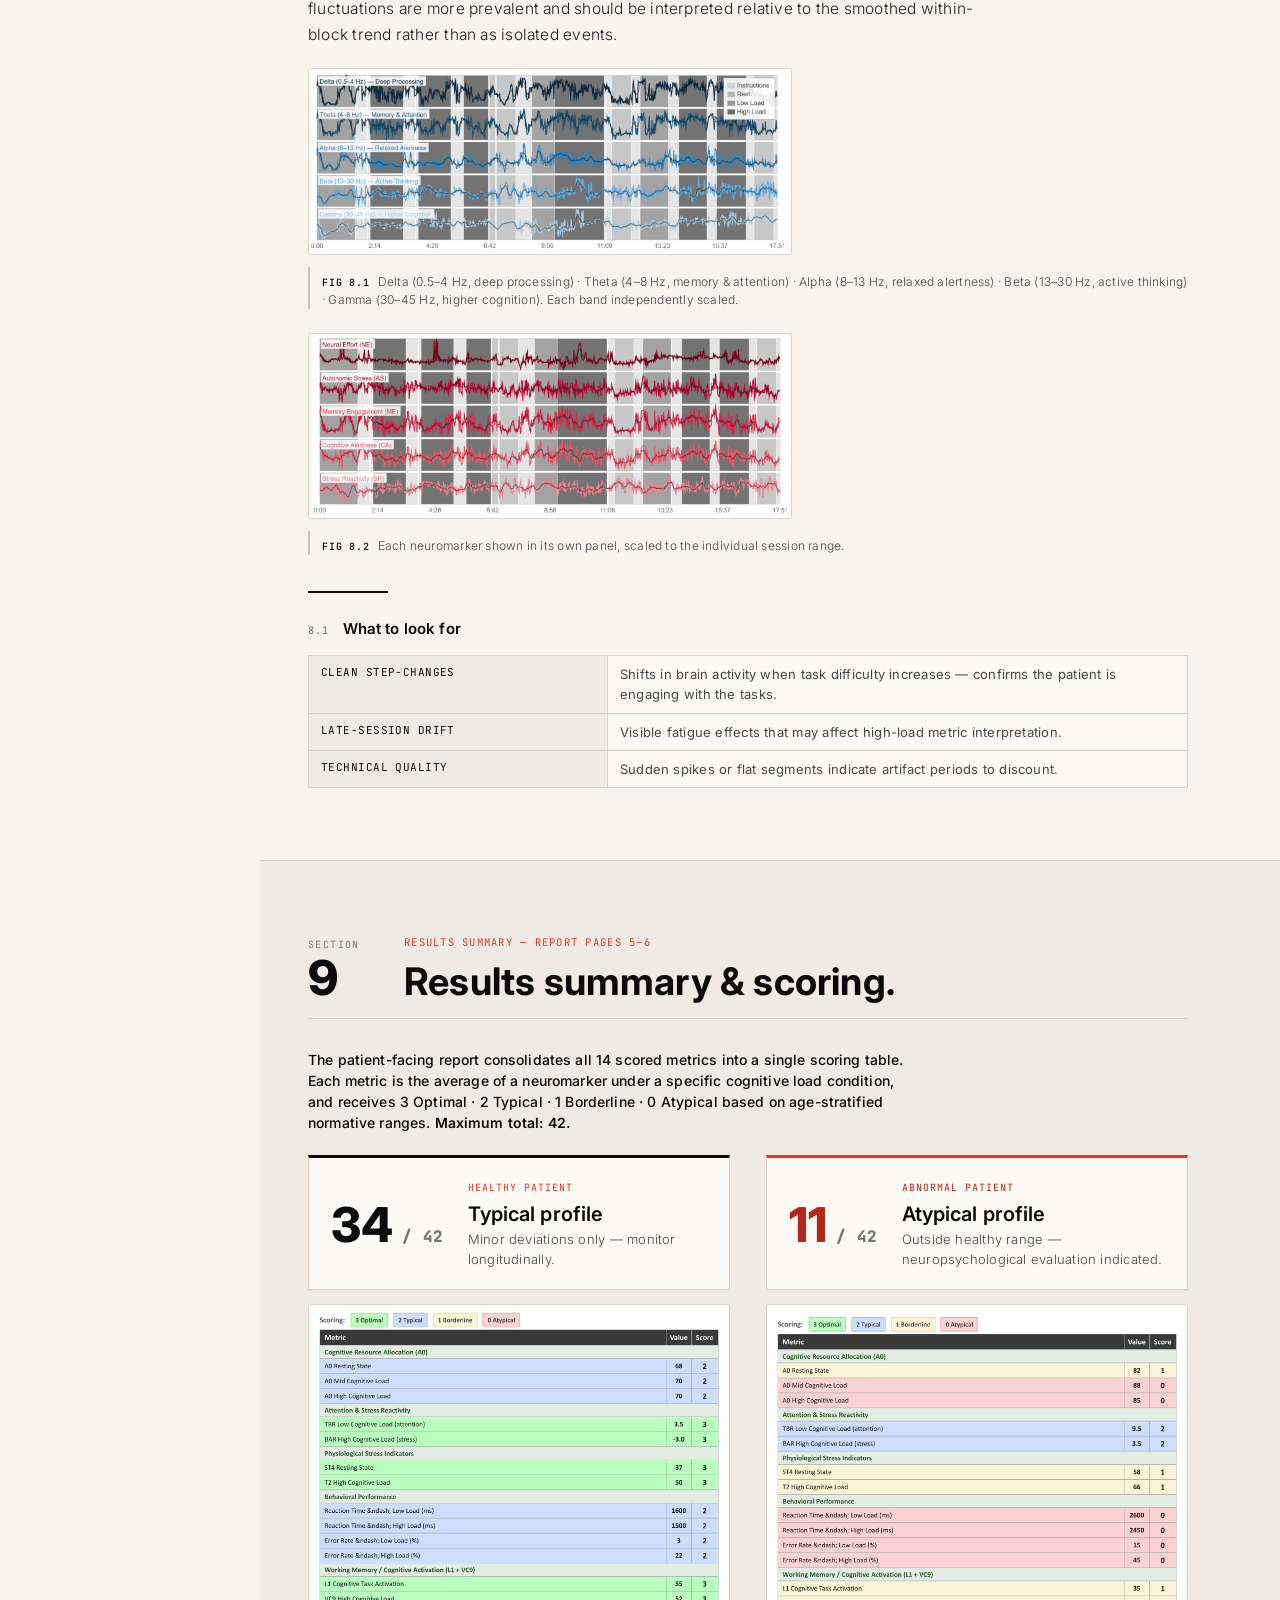
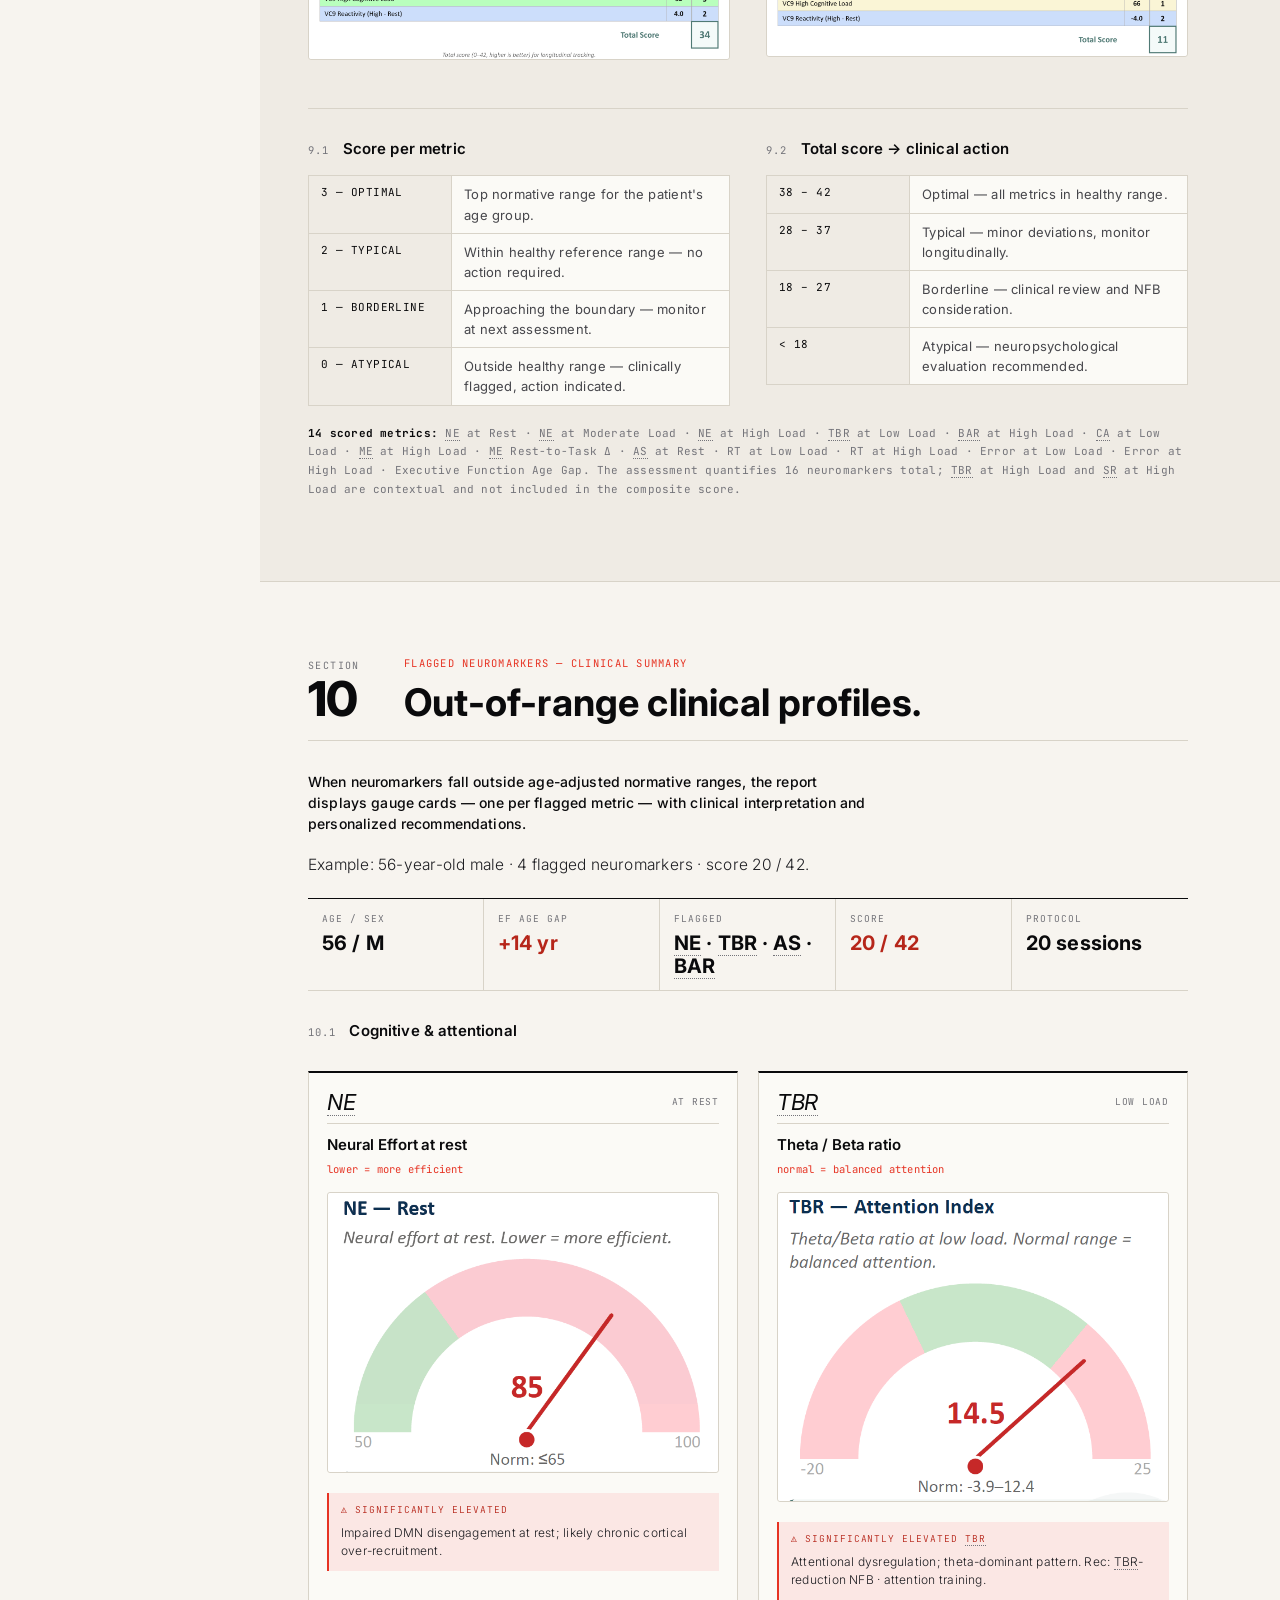
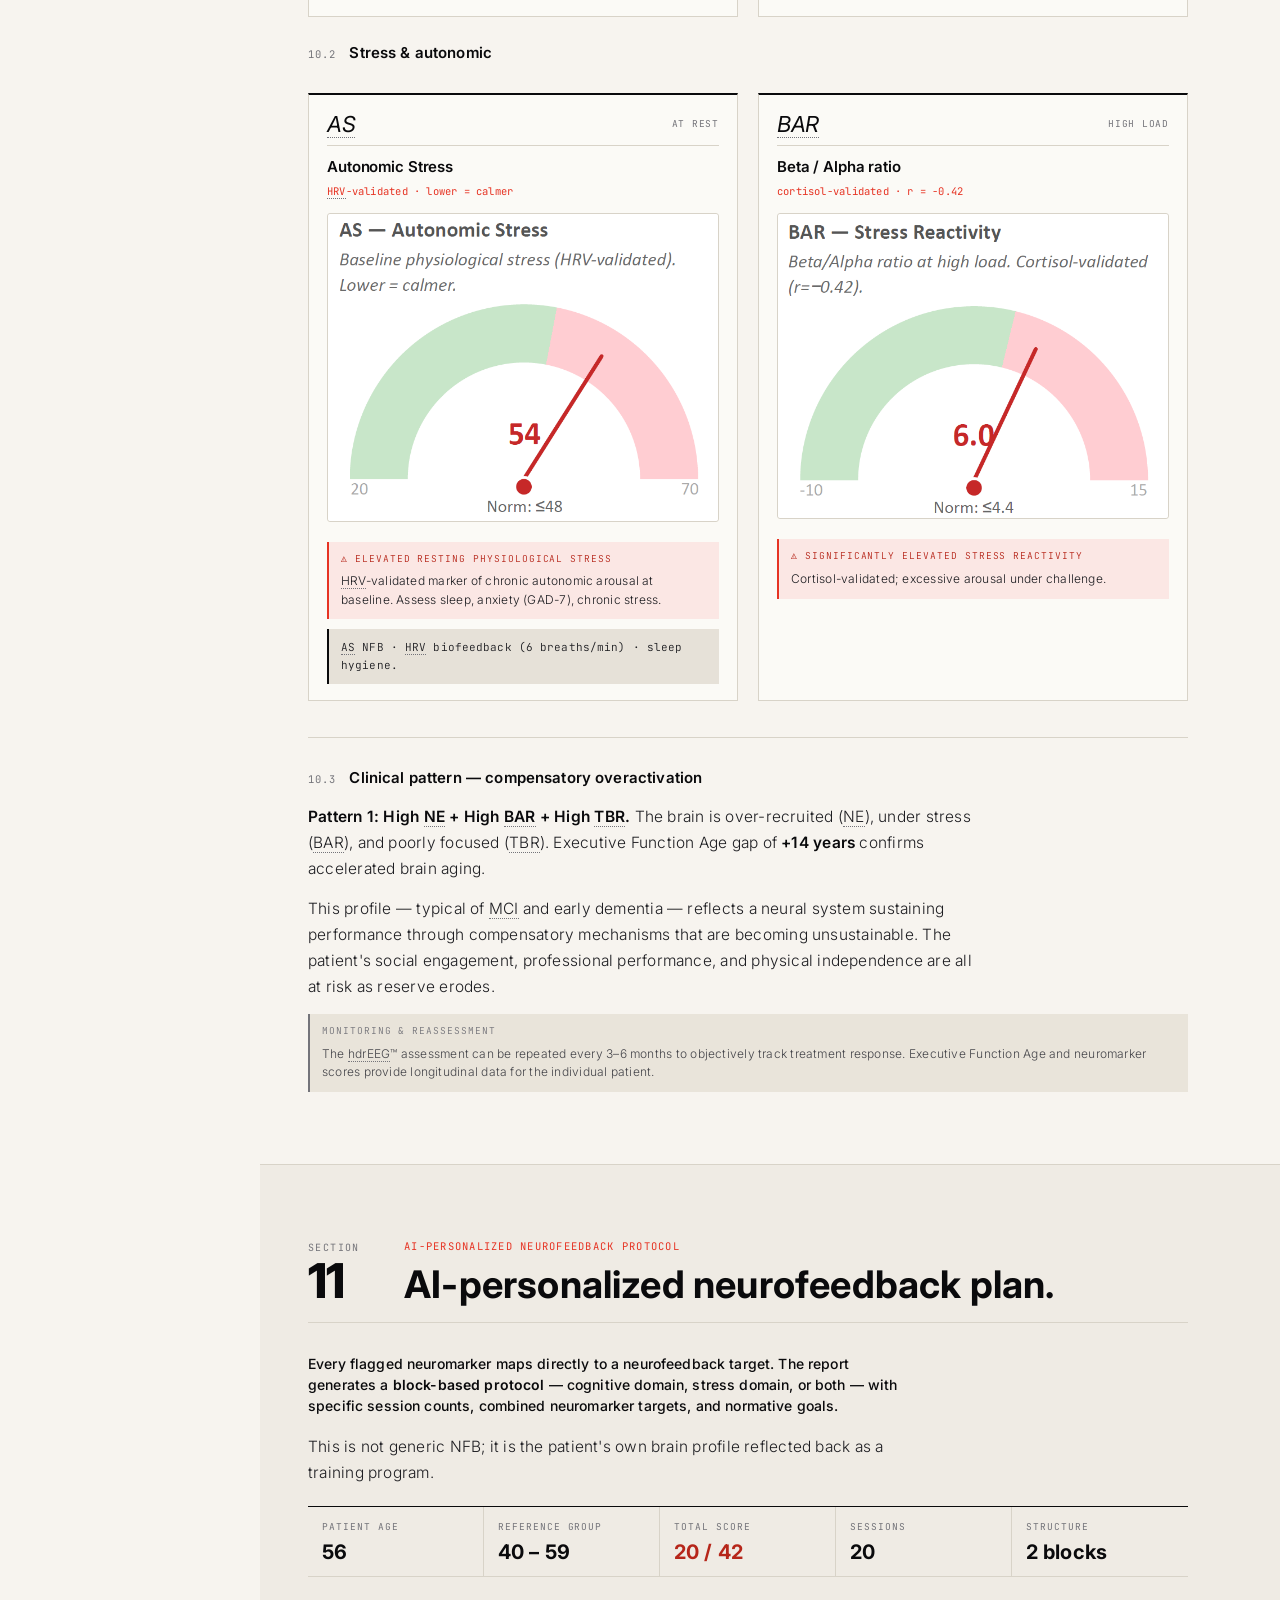
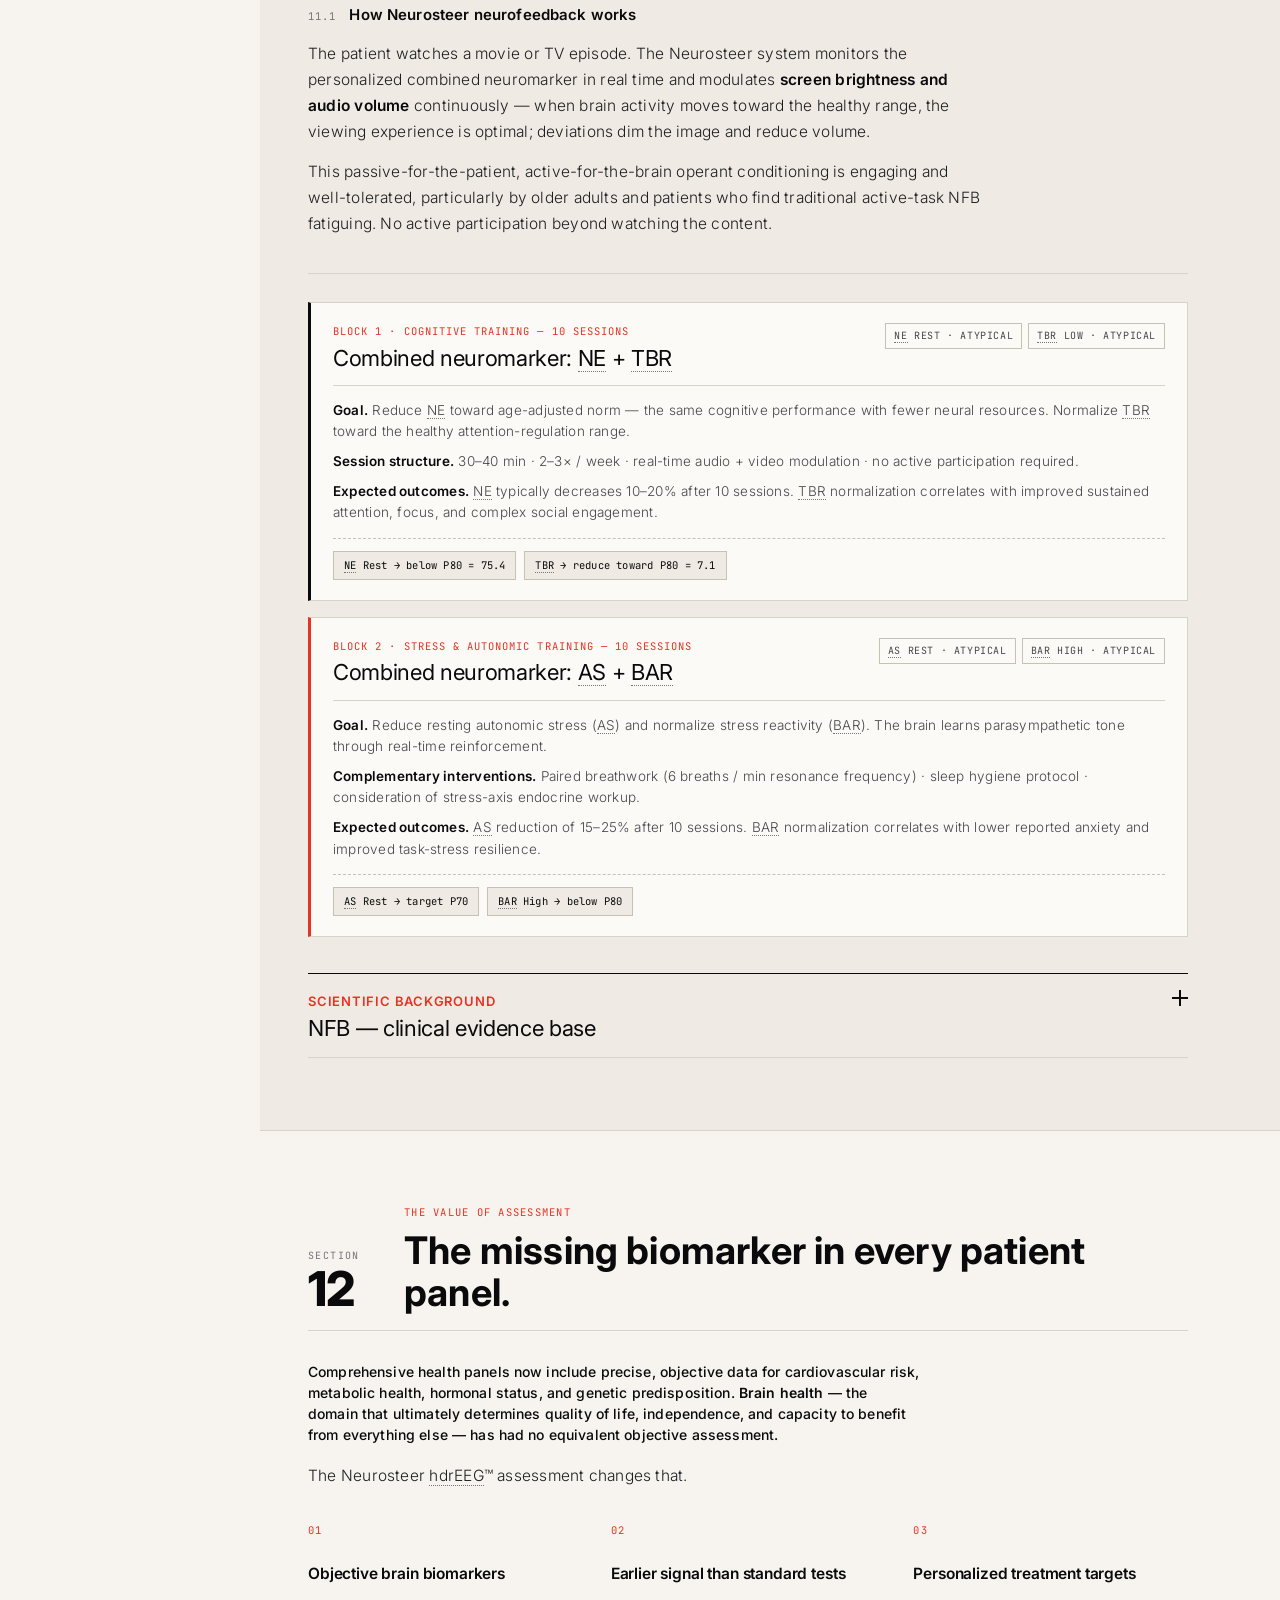
==== commit bf75a3a0: "docs: apply Paul's 14 text edits to physician guide - Tagline: "cardiac stress test" -> "neurologica" ====
--- a/index.html
+++ b/index.html
@@ -145,9 +145,9 @@
             <figure class="figure figure-img" data-figure-id="hero-fig1"><img src="assets/figures/hero-fig1.png" alt="Patient wearing hdrEEG forehead electrode during Neurosteer assessment"></figure>
             <div class="hero-glance">
               <div class="hero-glance-label">At a glance</div>
-              <p class="hero-glance-tagline">A cardiac stress test for the brain.</p>
-              <p>A single forehead electrode. Audio-guided tasks. Four escalating cognitive load levels.</p>
-              <p>Each session produces an objective brain-health score and a personalized neurofeedback protocol — validated against MMSE, HRV, and salivary cortisol.</p>
+              <p class="hero-glance-tagline">The neurological equivalent of a cardiac stress test.</p>
+              <p>A single-channel adhesive electrode strip affixed to the forehead. Audio-guided tasks. Four escalating cognitive load levels.</p>
+              <p>Each session produces an objective brain-health score and a personalized neurofeedback protocol, validated against MMSE, HRV, and salivary cortisol.</p>
             </div>
           </div>
         </div>
@@ -161,20 +161,20 @@
           <div class="chap-num">Section<span class="sec-id">1</span></div>
           <div>
             <span class="chap-eyebrow">The Neurosteer Assessment</span>
-            <h2 class="chap-title">A cognitive stress test for the brain.</h2>
+            <h2 class="chap-title">The neurological equivalent of a cognitive stress test.</h2>
           </div>
         </div>
 
         <div class="prose">
-          <p class="lead">Just as a resting ECG can miss ischemia that appears only under exercise, a resting EEG misses the cognitive reserve deficits that emerge under demand.</p>
+          <p class="lead">Just as a resting ECG can miss ischemia that appears only under exercise, a resting EEG misses the cognitive reserve deficits that emerge under load.</p>
           <p>The Neurosteer hdrEEG™ assessment is the neurological equivalent of a cardiac stress test — systematically escalating cognitive load while monitoring brain and behavioral responses at every step. A single disposable forehead electrode. Audio-guided tasks. A response clicker. Twenty-five minutes to a complete brain health profile.</p>
         </div>
 
         <div class="assess-steps">
           <div class="assess-step">
             <div class="assess-step-num">01 · Setup</div>
-            <div class="assess-step-title">Single-electrode setup</div>
-            <div class="assess-step-desc">One disposable hdrEEG™ electrode strip on the forehead (Fp1–Fp2). No gel, no cap, no preparation. Bluetooth streaming to tablet. Ready in under two minutes.</div>
+            <div class="assess-step-title">Single channel setup</div>
+            <div class="assess-step-desc">One disposable hdrEEG™ electrode strip affixed to the forehead (Fp1–Fp2). No gel, no cap, no preparation. Bluetooth streaming to tablet. Ready in under two minutes.</div>
           </div>
           <div class="assess-step">
             <div class="assess-step-num">02 · Tasks</div>
@@ -247,10 +247,10 @@
             </div>
             <table class="interp-table">
               <tbody>
-                <tr><td>Gap &lt; −7.5 yr</td><td>Performing younger than chronological age — <strong>positive reserve indicator.</strong></td></tr>
-                <tr><td>Gap ± 7.5 yr</td><td>Within expected range for chronological age.</td></tr>
-                <tr><td>Gap +7.5 to +15 yr</td><td>Elevated — warrants clinical review and serial monitoring.</td></tr>
-                <tr><td>Gap &gt; +15 yr</td><td>Significantly elevated — consistent with MCI / dementia profile.</td></tr>
+                <tr><td>Gap &lt; −7.5 years</td><td>Performing younger than chronological age — <strong>positive reserve indicator.</strong></td></tr>
+                <tr><td>Gap ± 7.5 years</td><td>Within expected range for chronological age.</td></tr>
+                <tr><td>Gap +7.5 to +15 years</td><td>Elevated — warrants clinical review and serial monitoring.</td></tr>
+                <tr><td>Gap &gt; +15 years</td><td>Significantly elevated — consistent with MCI / dementia profile.</td></tr>
               </tbody>
             </table>
 
@@ -617,7 +617,7 @@
               <div>
                 <!-- FIGURE: CA group comparison including F-DOPA+ Parkinson's -->
                 <figure class="figure figure-img"><img src="assets/figures/ca-sci-fig1.png?v=2" alt="CA activation: rest vs high load by group (Healthy, MCI, Mild Dementia, F-DOPA+ PD)"></figure>
-                <div class="figure-caption"><span class="cap-num">Fig 5.4</span>CA activation at rest and high load: Healthy (+4.23, p&lt;0.001) · MCI (+3.51, p=0.005) · Mild Dementia (+0.51, ns) · F-DOPA+ Parkinson's (+0.17, ns). Convergent LC-NE degeneration. <span class="ns-ref ns-gloss" data-pub="pub-molcho-2023-pd">Molcho 2023</span></div>
+                <div class="figure-caption"><span class="cap-num">Fig 5.4</span>CA activation at rest and high load: Healthy (+4.23; p&lt;0.001) · MCI (+3.51; p=0.005) · Mild Dementia (+0.51, ns) · F-DOPA+ Parkinson's (+0.17, ns). Convergent LC-NE degeneration. <span class="ns-ref ns-gloss" data-pub="pub-molcho-2023-pd">Molcho 2023</span></div>
               </div>
               <div>
                 <table class="datatable">
@@ -797,7 +797,7 @@
             <div class="metric-tag">d = +0.96</div>
             <!-- FIGURE: RT-high normative bands (placeholder — replace with slider_RTHiCog.png) -->
             <figure class="figure figure-img" data-figure-id="rt-error-fig3" style="margin-bottom:12px"><img src="assets/figures/slider_RTHiCog.png?v=2" alt="Reaction time at high cognitive load normative bands"></figure>
-            <div class="metric-desc">Response speed during the most demanding working memory tasks (2-back, 3-back). A large increase from low load RT may indicate processing difficulty under cognitive challenge.</div>
+            <div class="metric-desc">Response speed during the most demanding working memory tasks (2-back, 3-back). A large increase from low-load RT may indicate processing difficulty under cognitive challenge.</div>
             <div class="flag-box">
               <span class="flag-label">⚠ If &gt; P80 (age-adjusted ~2300 ms)</span>
               Reduced processing speed under peak demand. Often co-occurs with elevated NE and low ME engagement. Compare to low-load RT to assess load-dependent slowing.
@@ -855,7 +855,7 @@
               <div>
                 <!-- FIGURE: RT / Error × MMSE correlation scatter -->
                 <figure class="figure figure-mount" data-figure-id="rt-sci-fig2"><div id="fig-rt-sci-fig2" class="plotly-chart"></div></figure>
-                <div class="figure-caption"><span class="cap-num">Fig 7.4</span>Both behavioral signals predict MMSE independently of EEG markers. RT r = −0.42, Error r = −0.37. <span class="ns-ref ns-gloss" data-pub="pub-molcho-2022">Molcho 2022</span></div>
+                <div class="figure-caption"><span class="cap-num">Fig 7.4</span>Both behavioral signals predict MMSE independently of EEG markers. RT r = −0.42; Error r = −0.37. <span class="ns-ref ns-gloss" data-pub="pub-molcho-2022">Molcho 2022</span></div>
               </div>
               <div class="prose">
                 <p><strong>Real-world implications.</strong> Patients with slow RT and elevated error rates at low load are struggling with tasks that should be effortless — making errors in simple daily activities long before these difficulties are visible in clinic.</p>
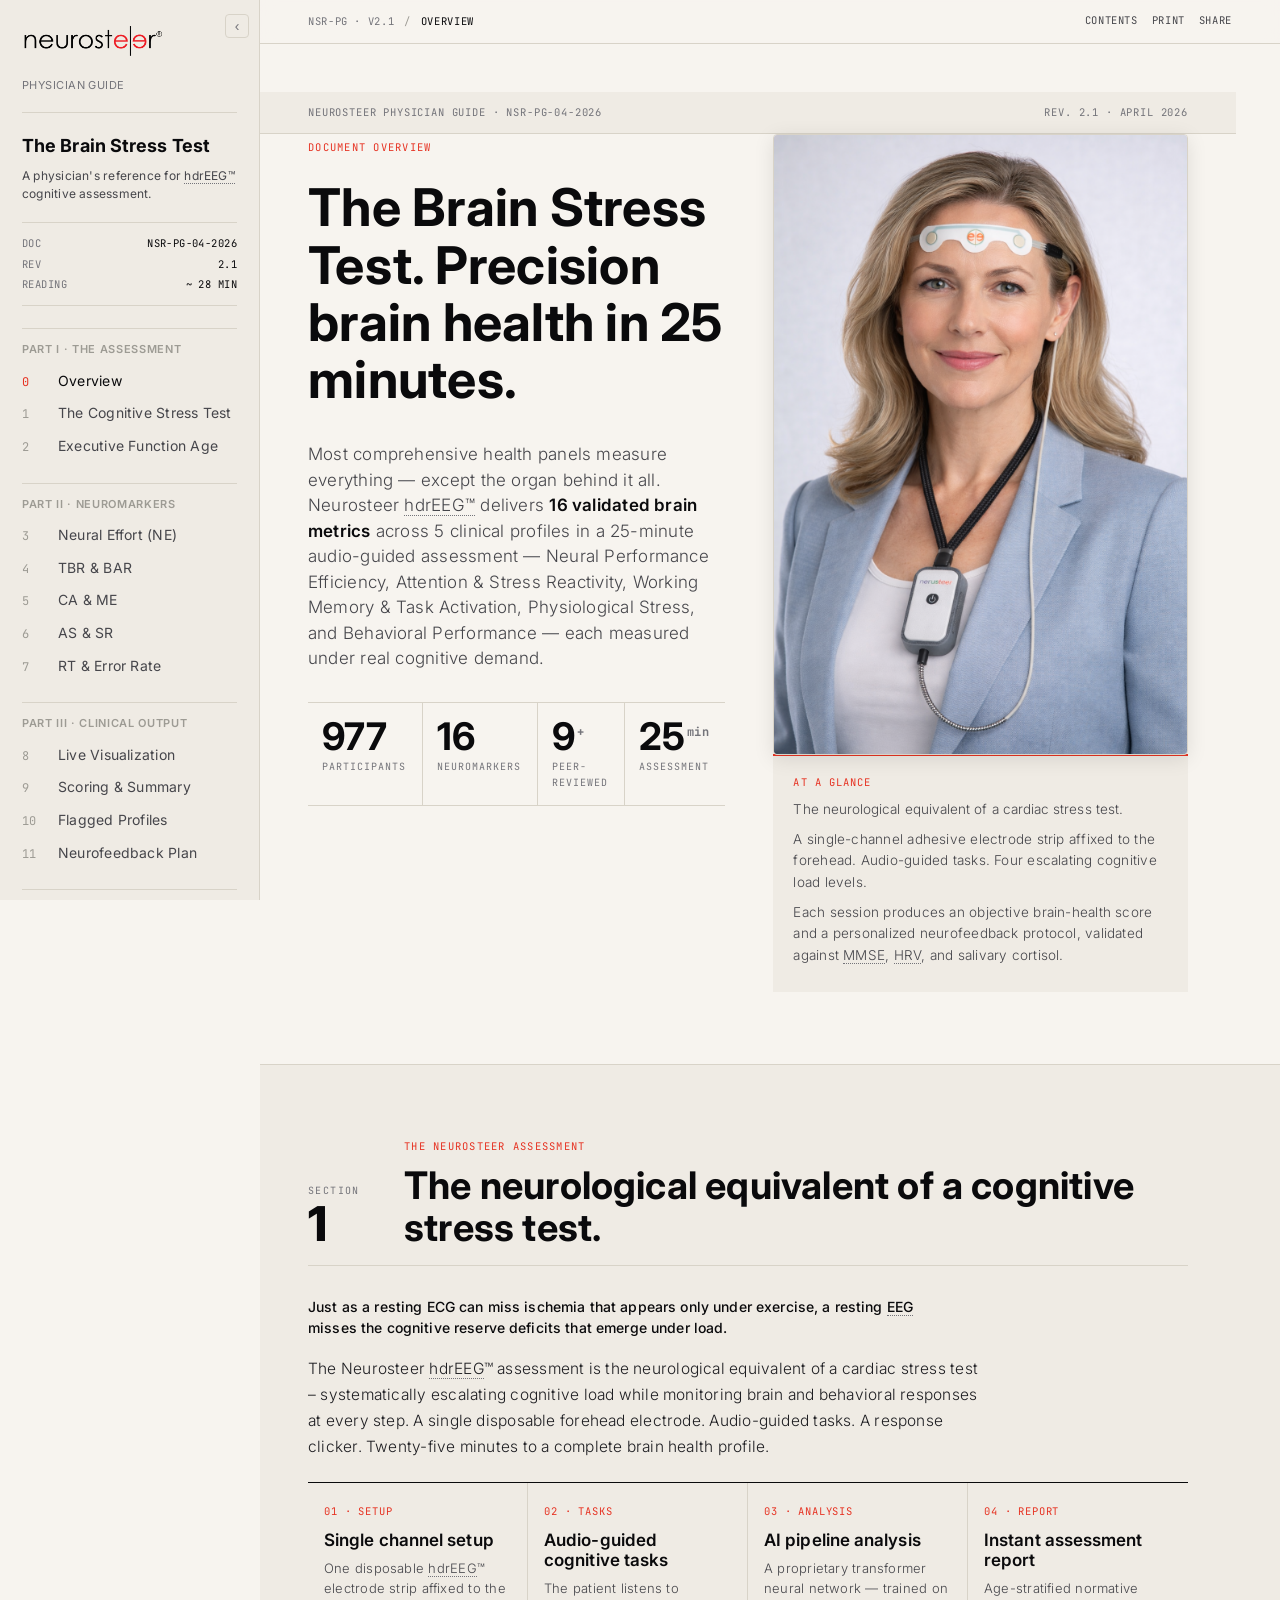
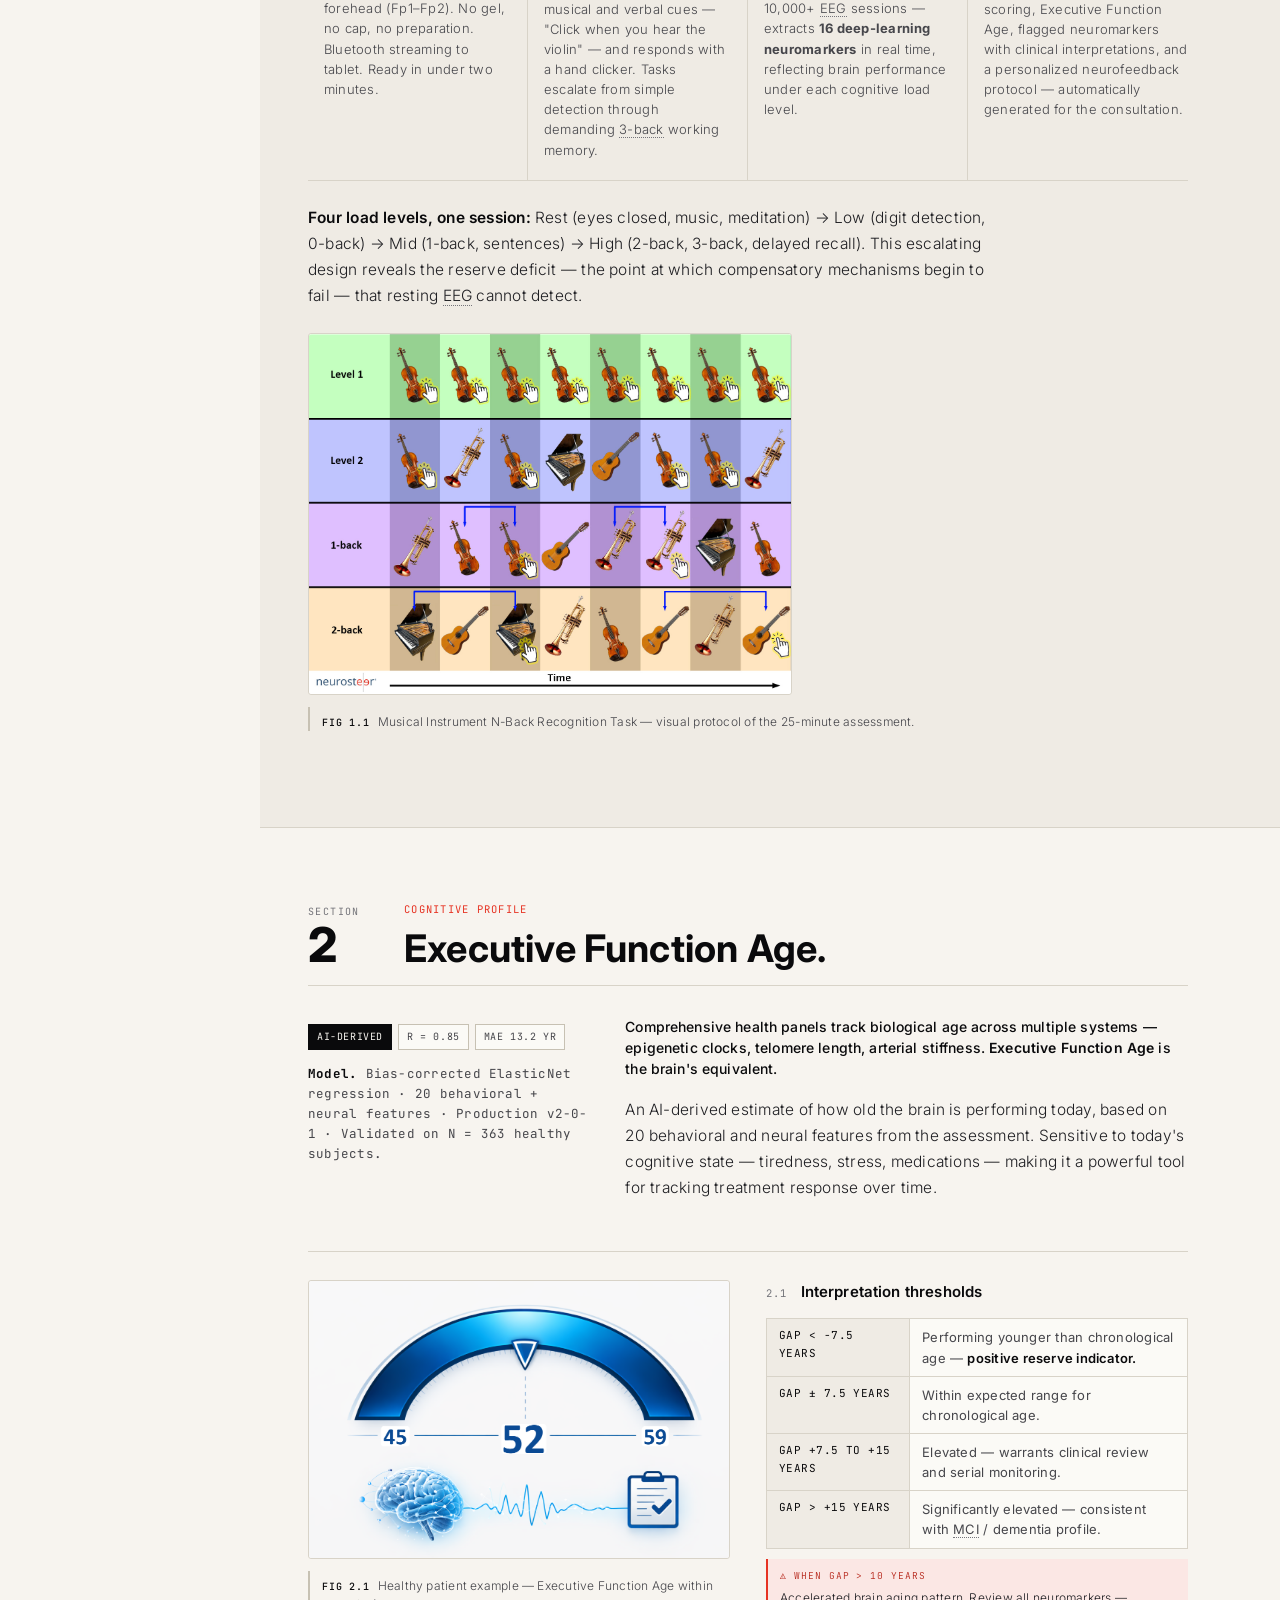
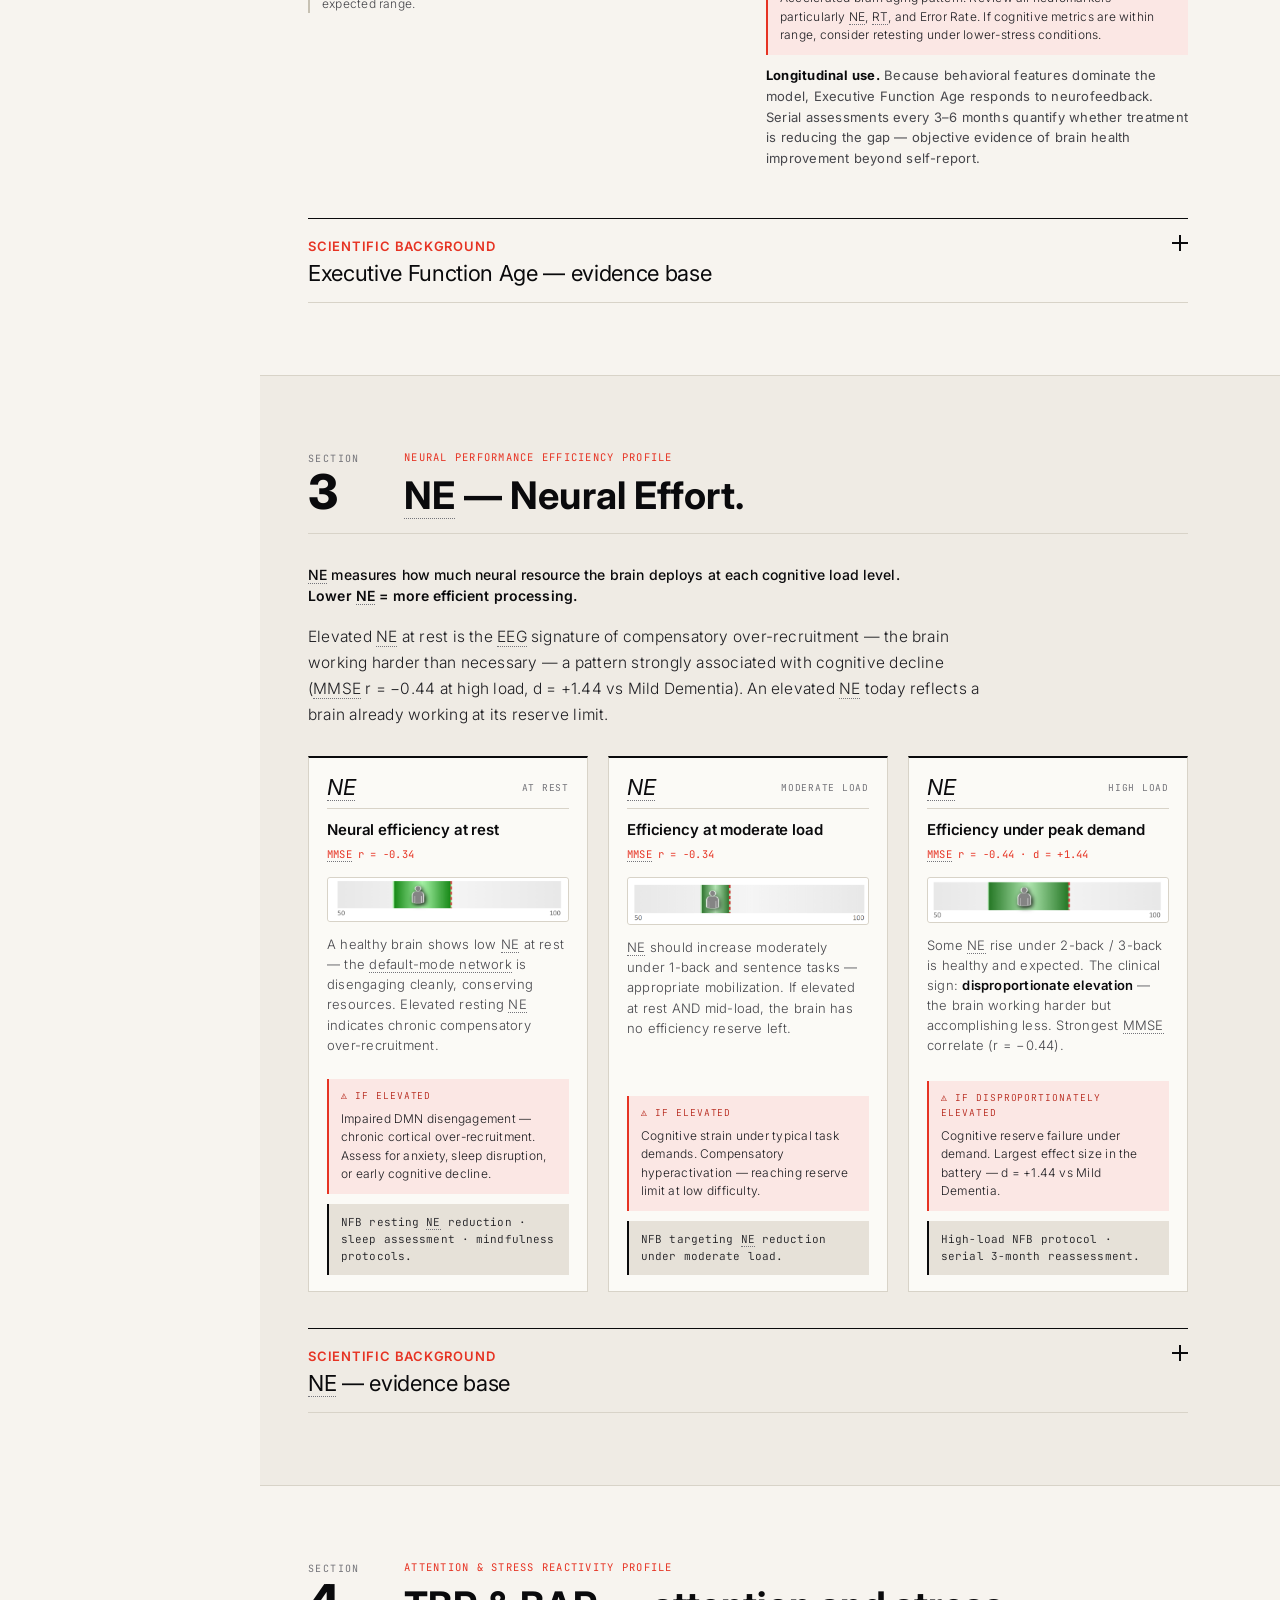
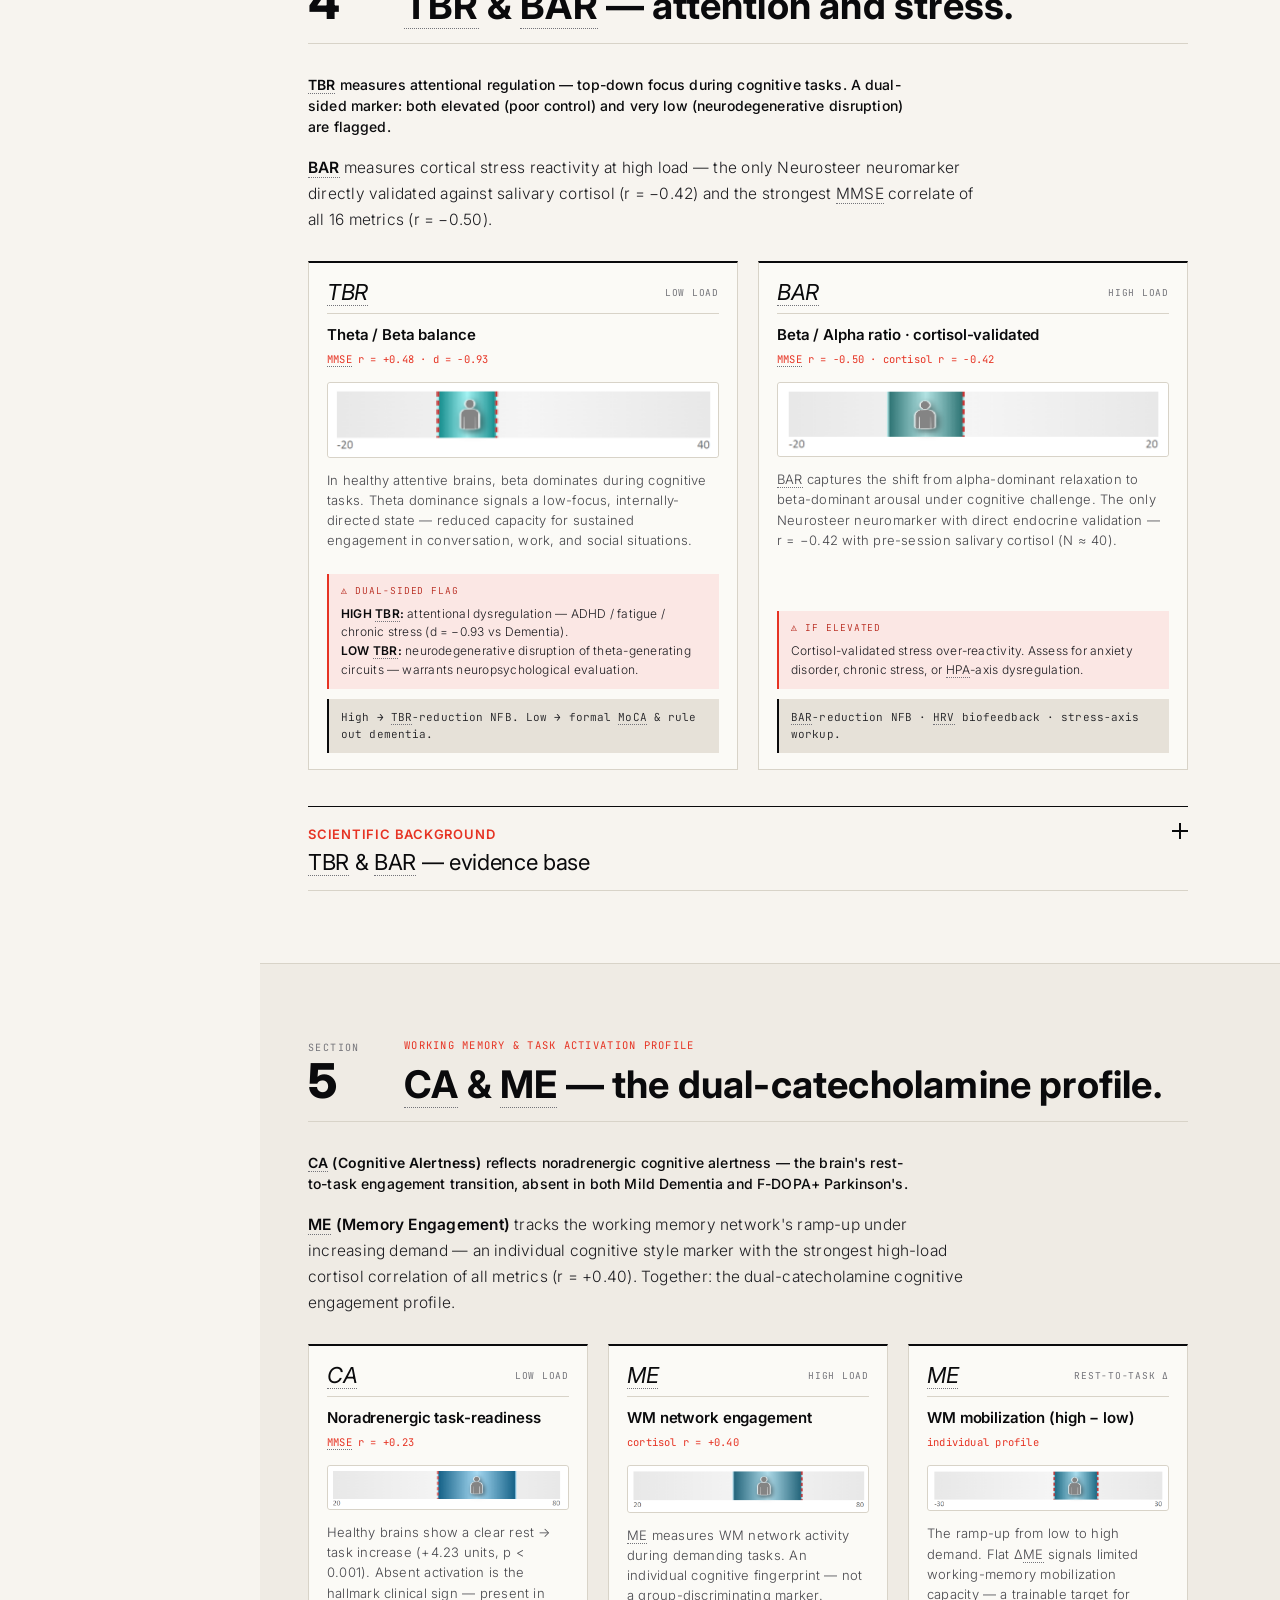
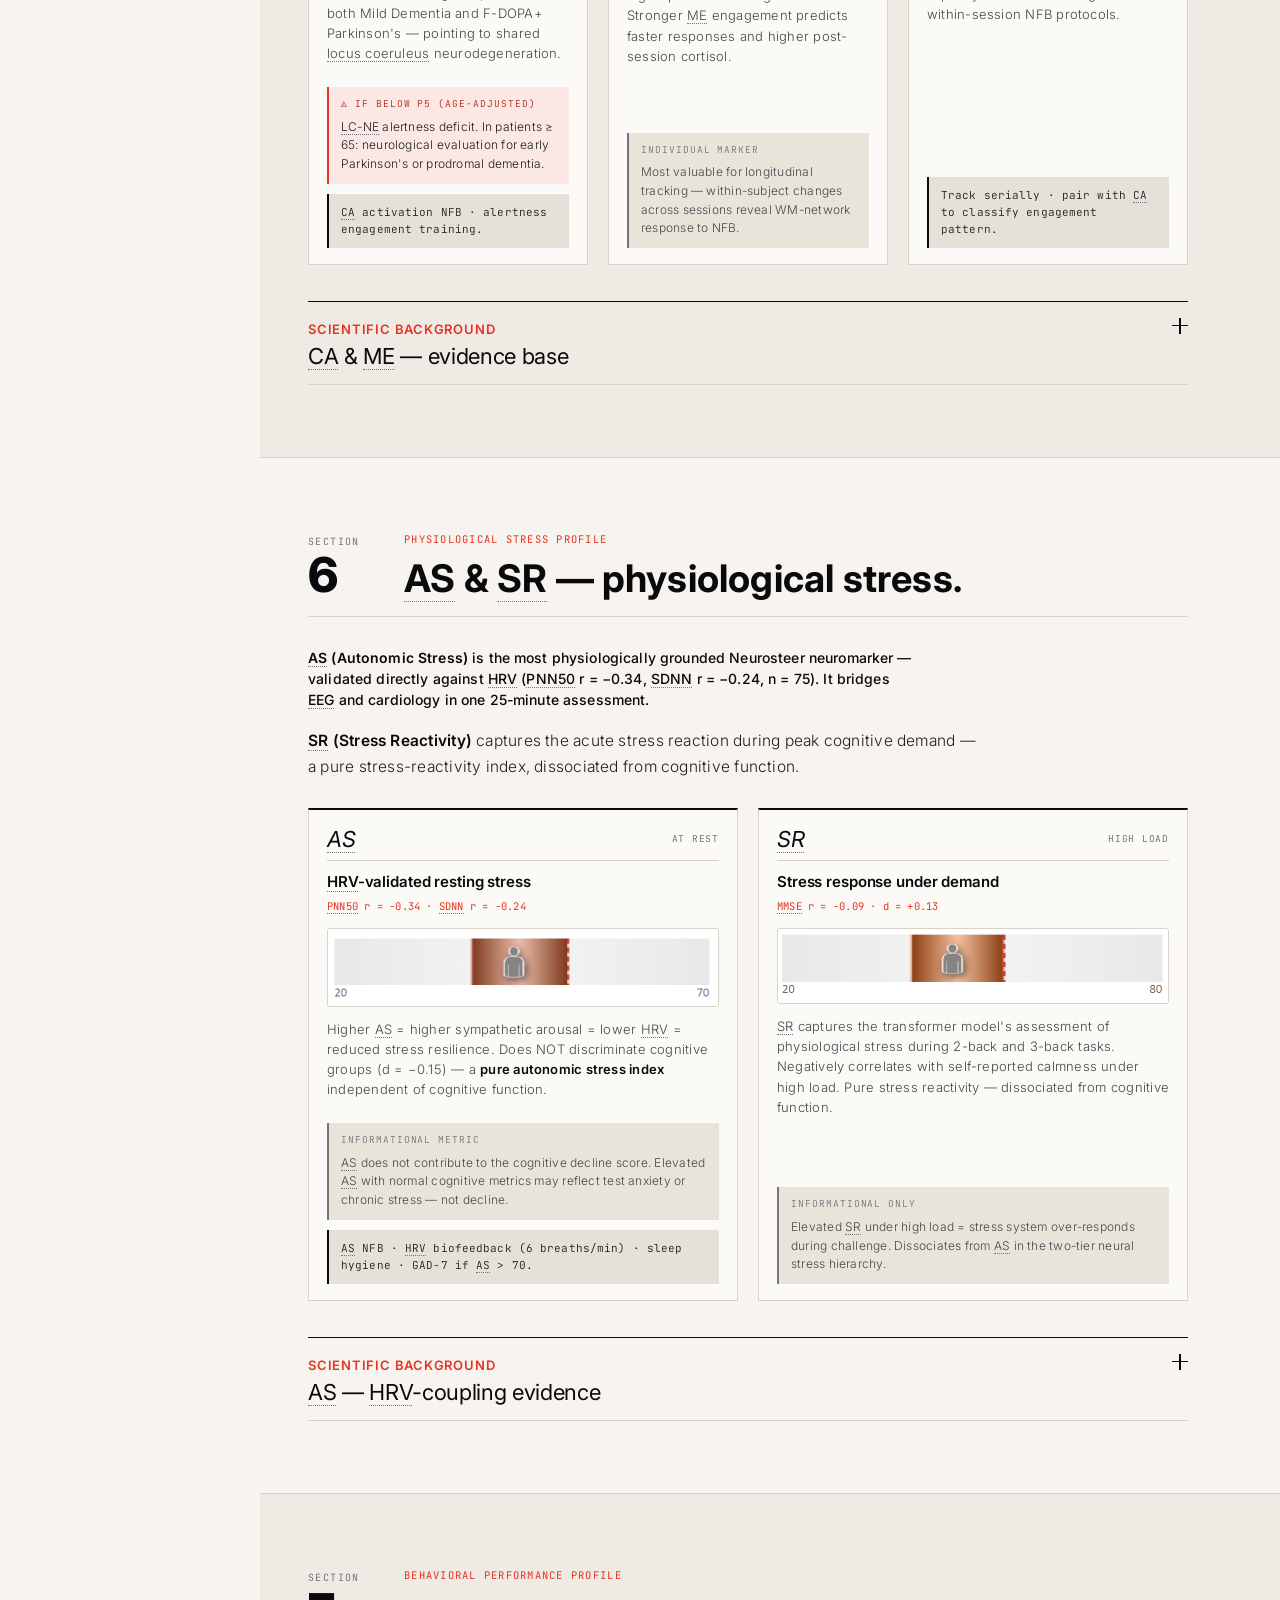
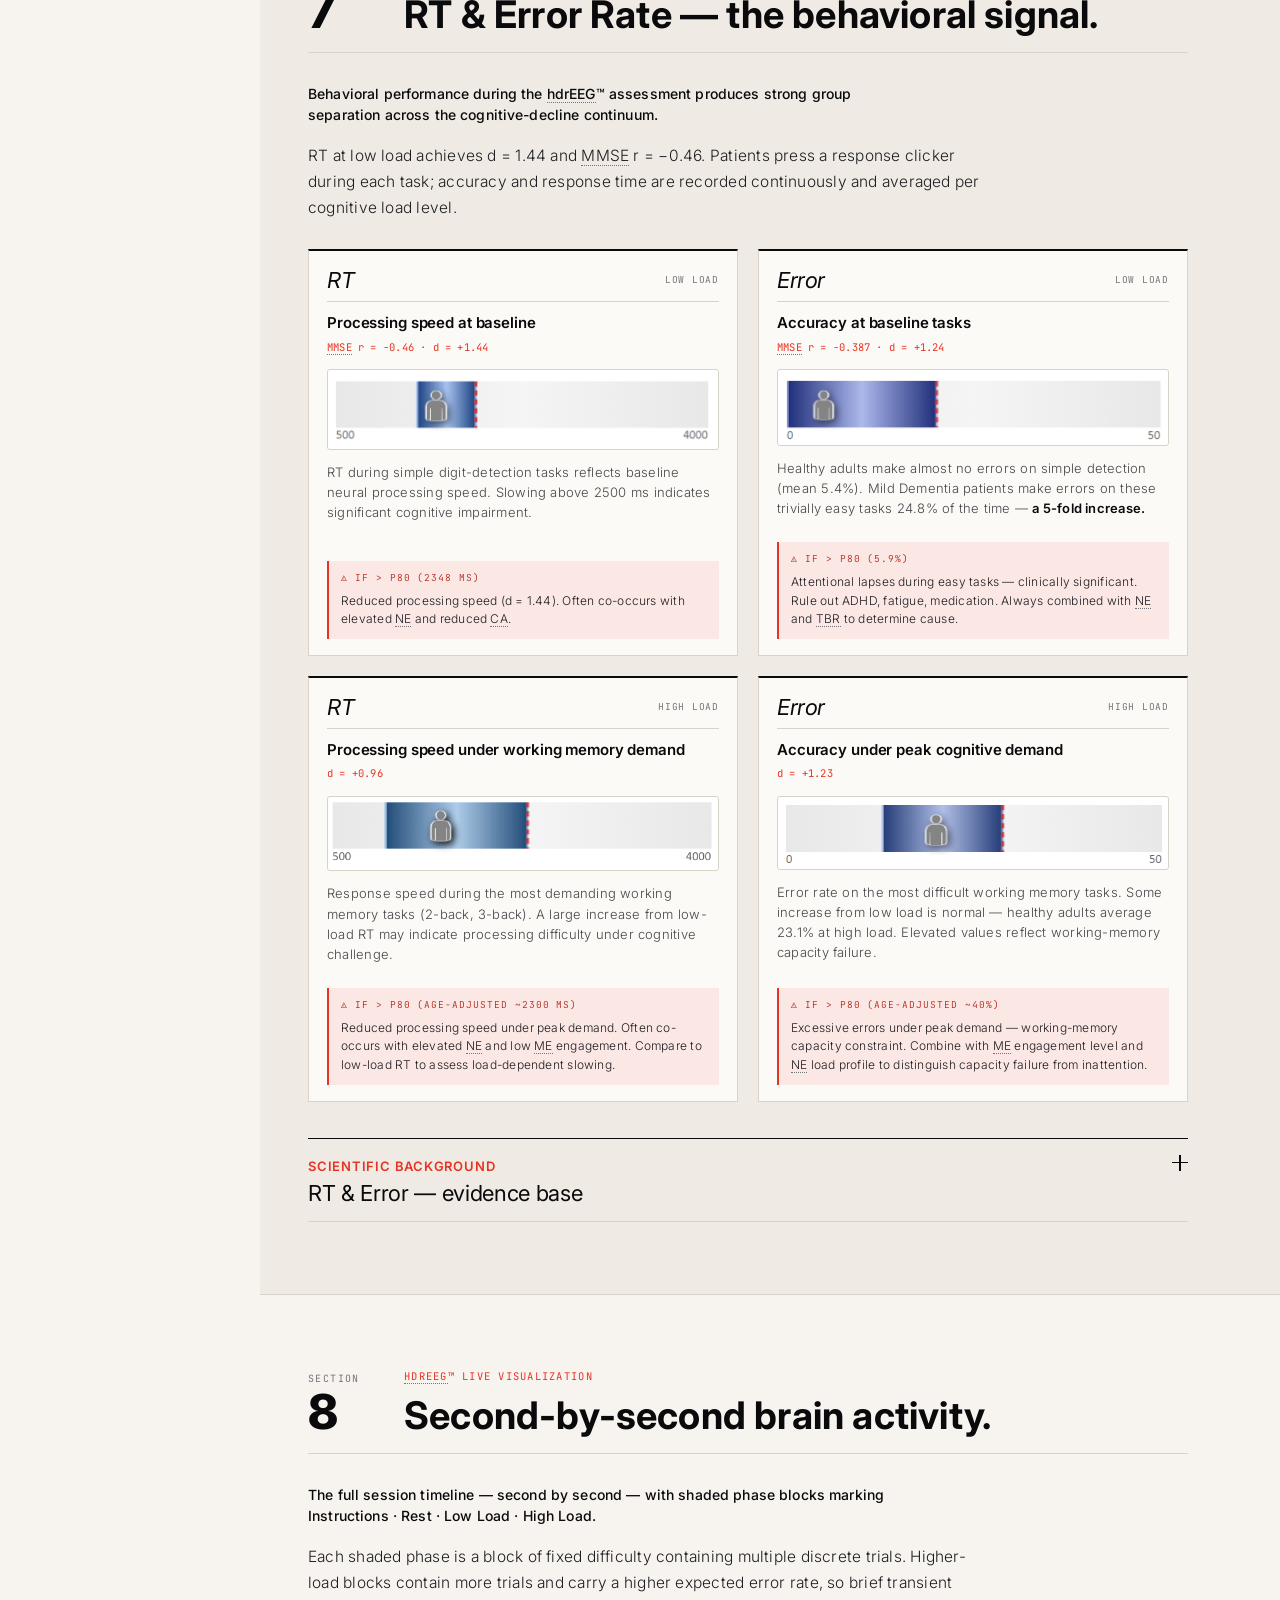
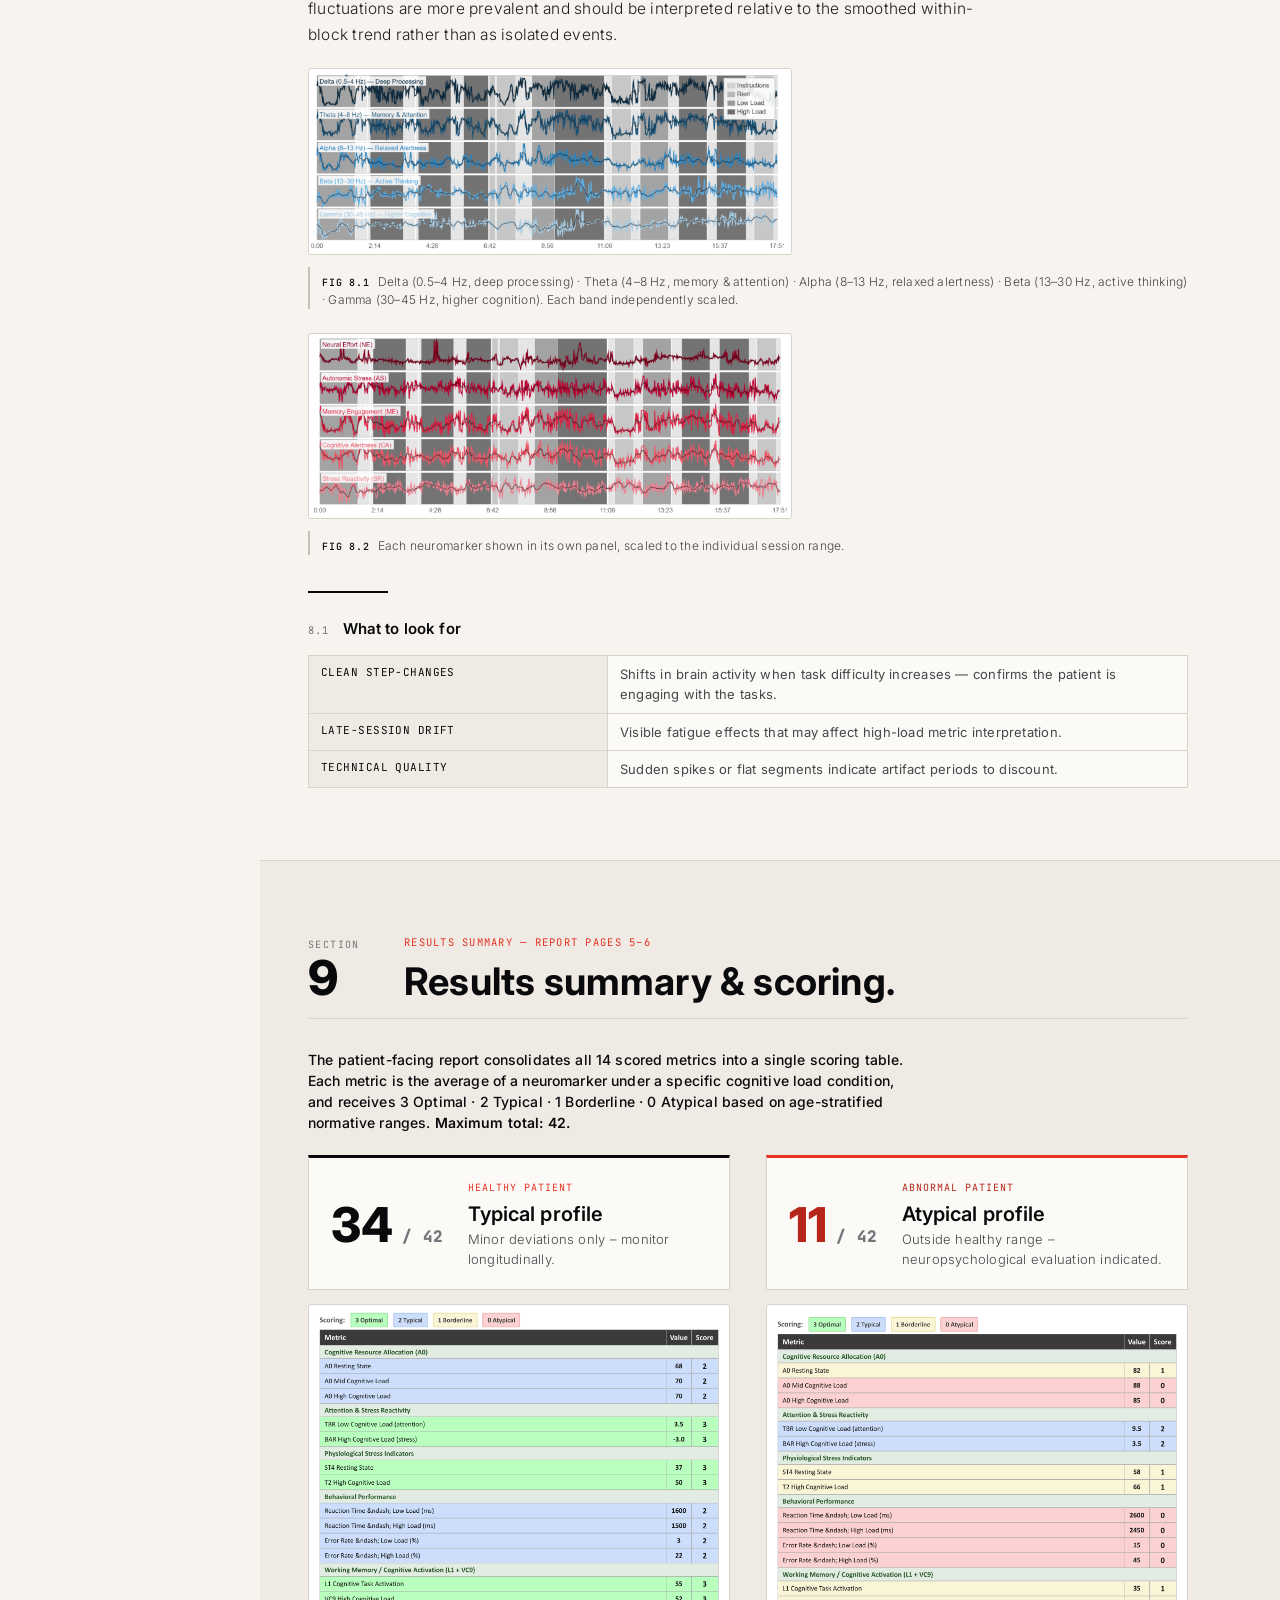
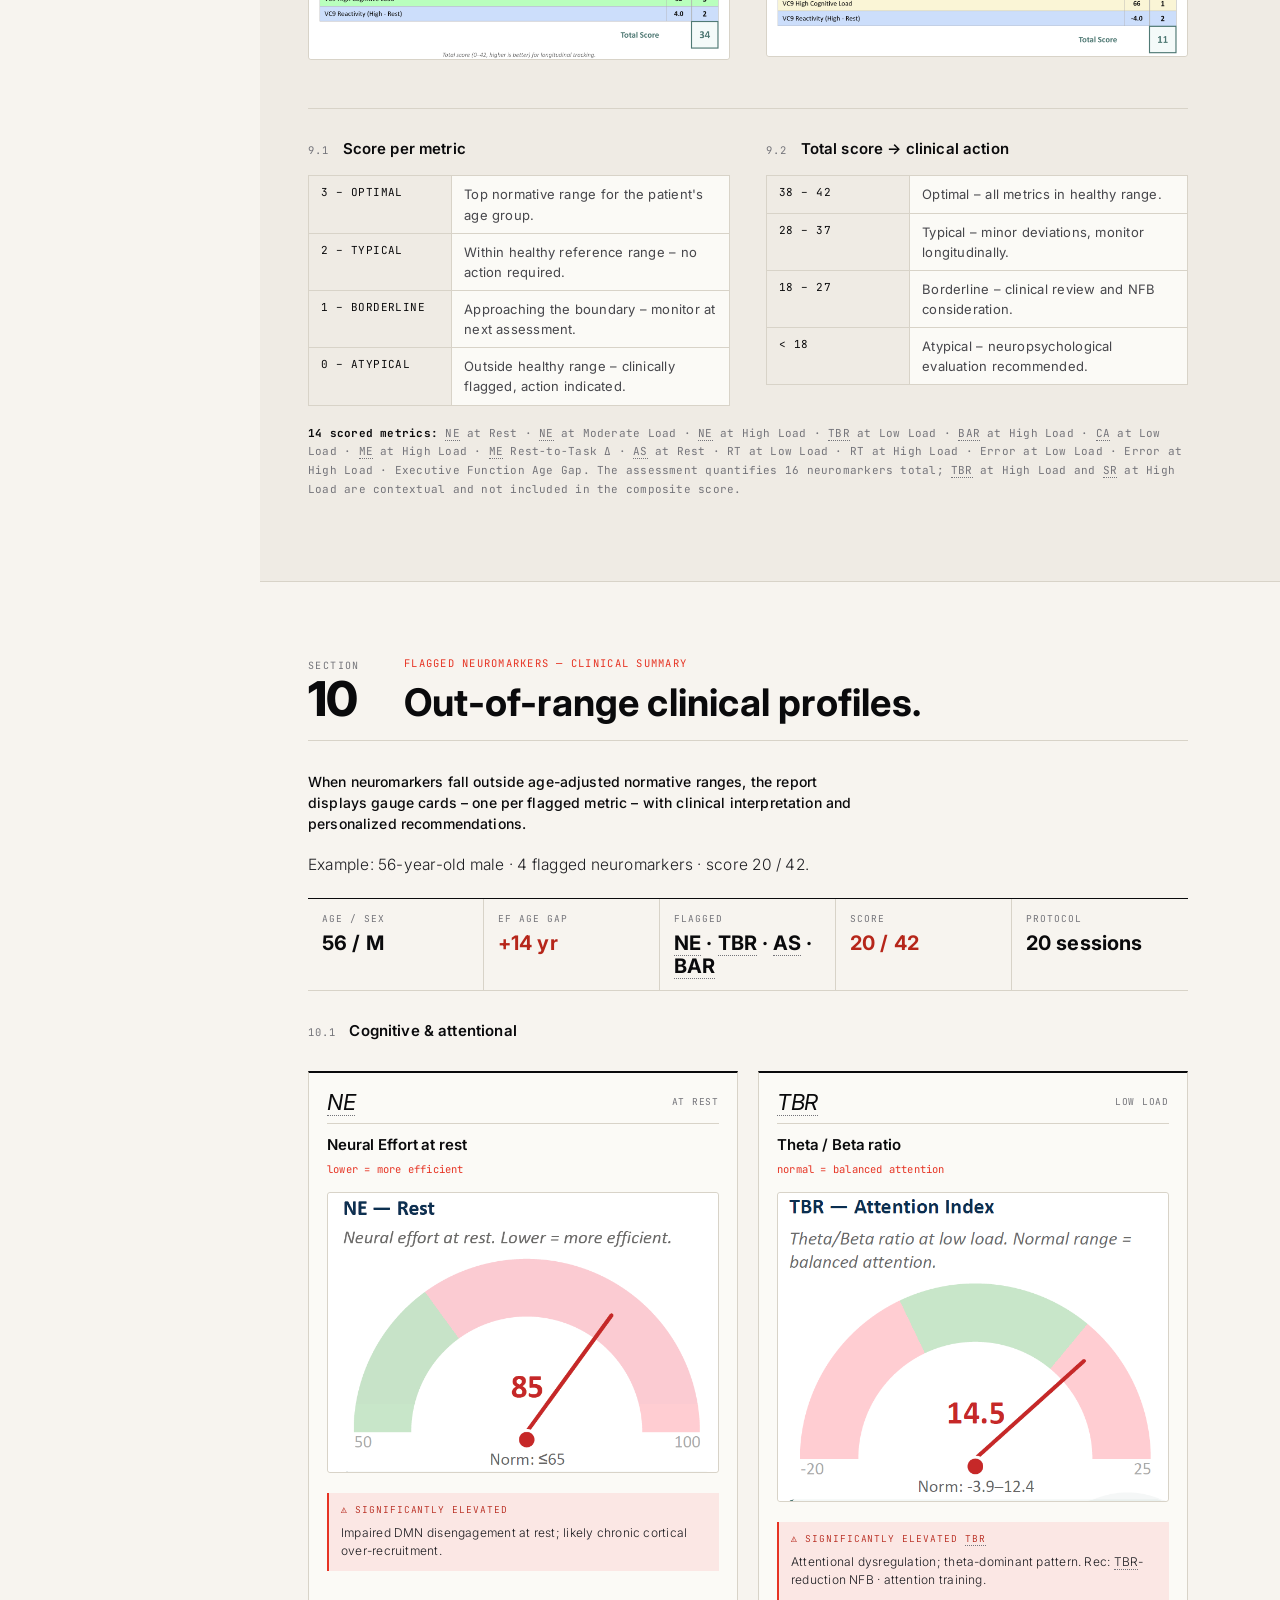
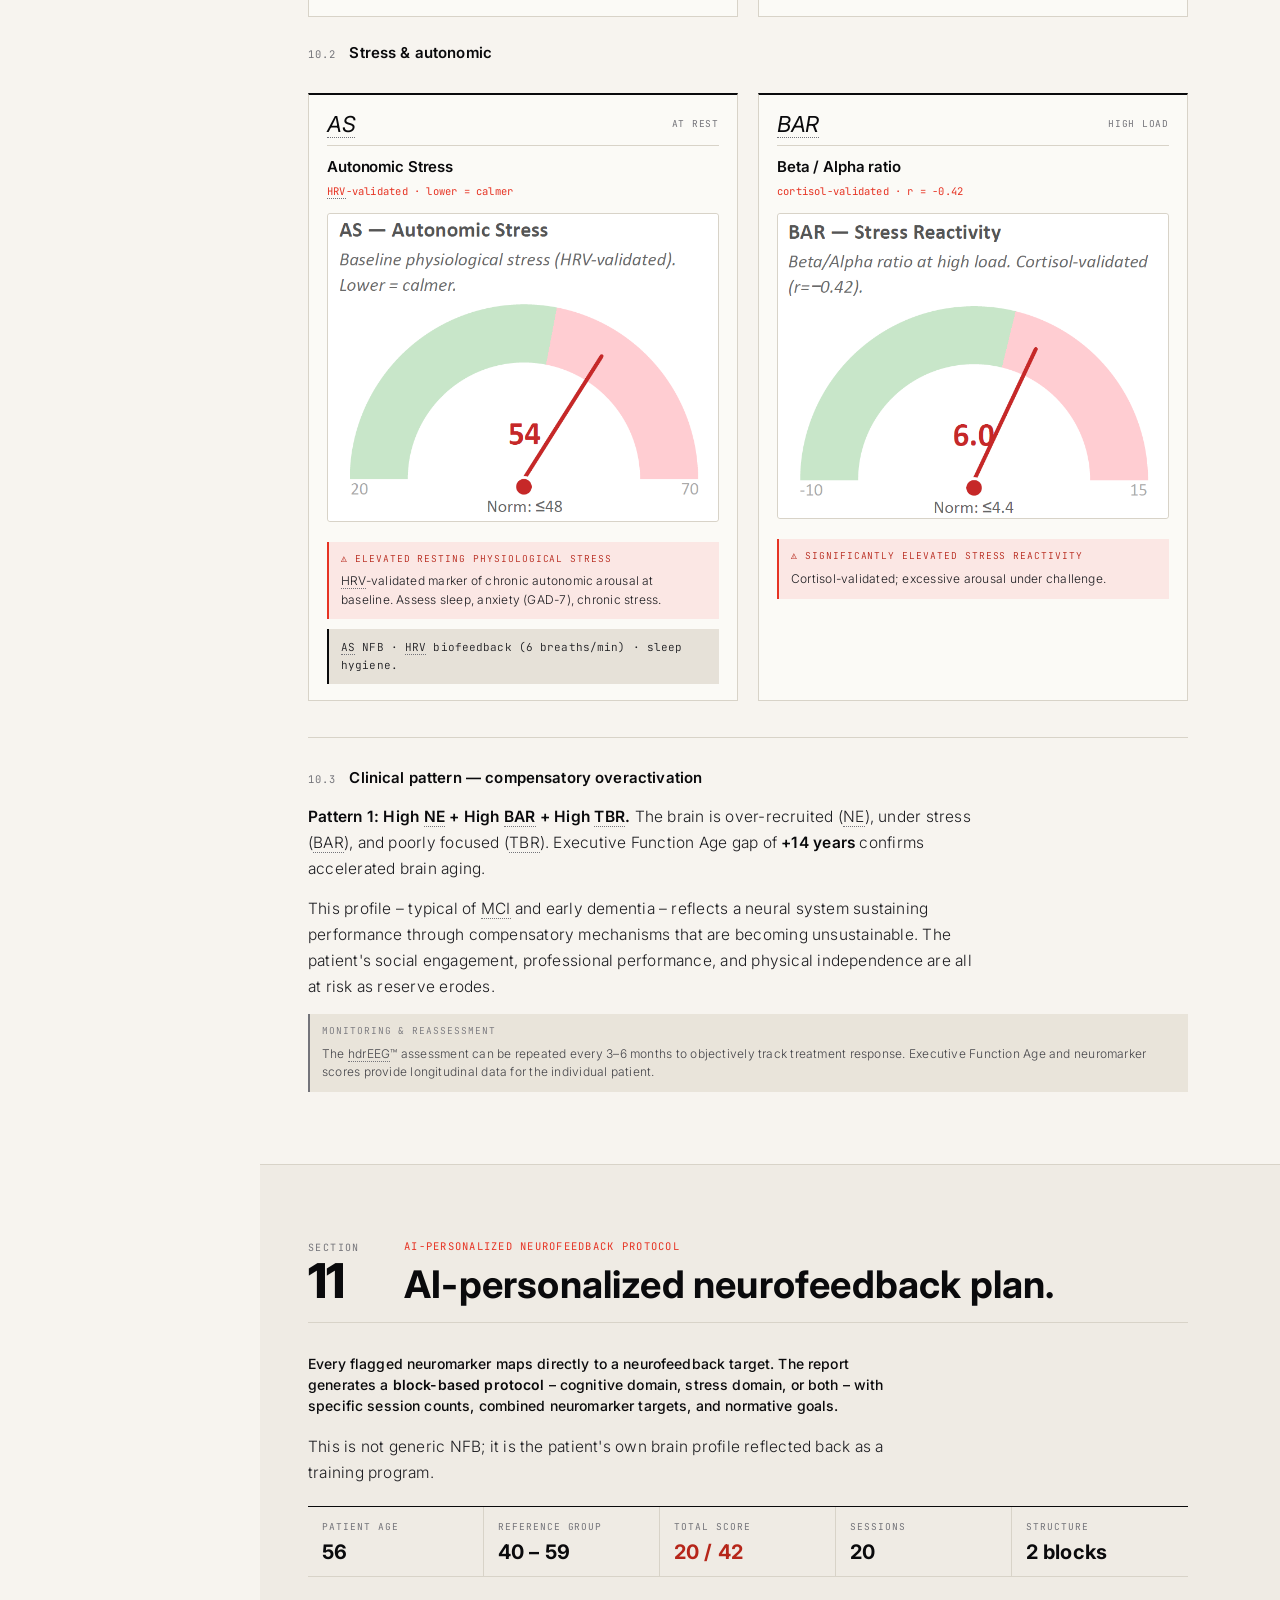
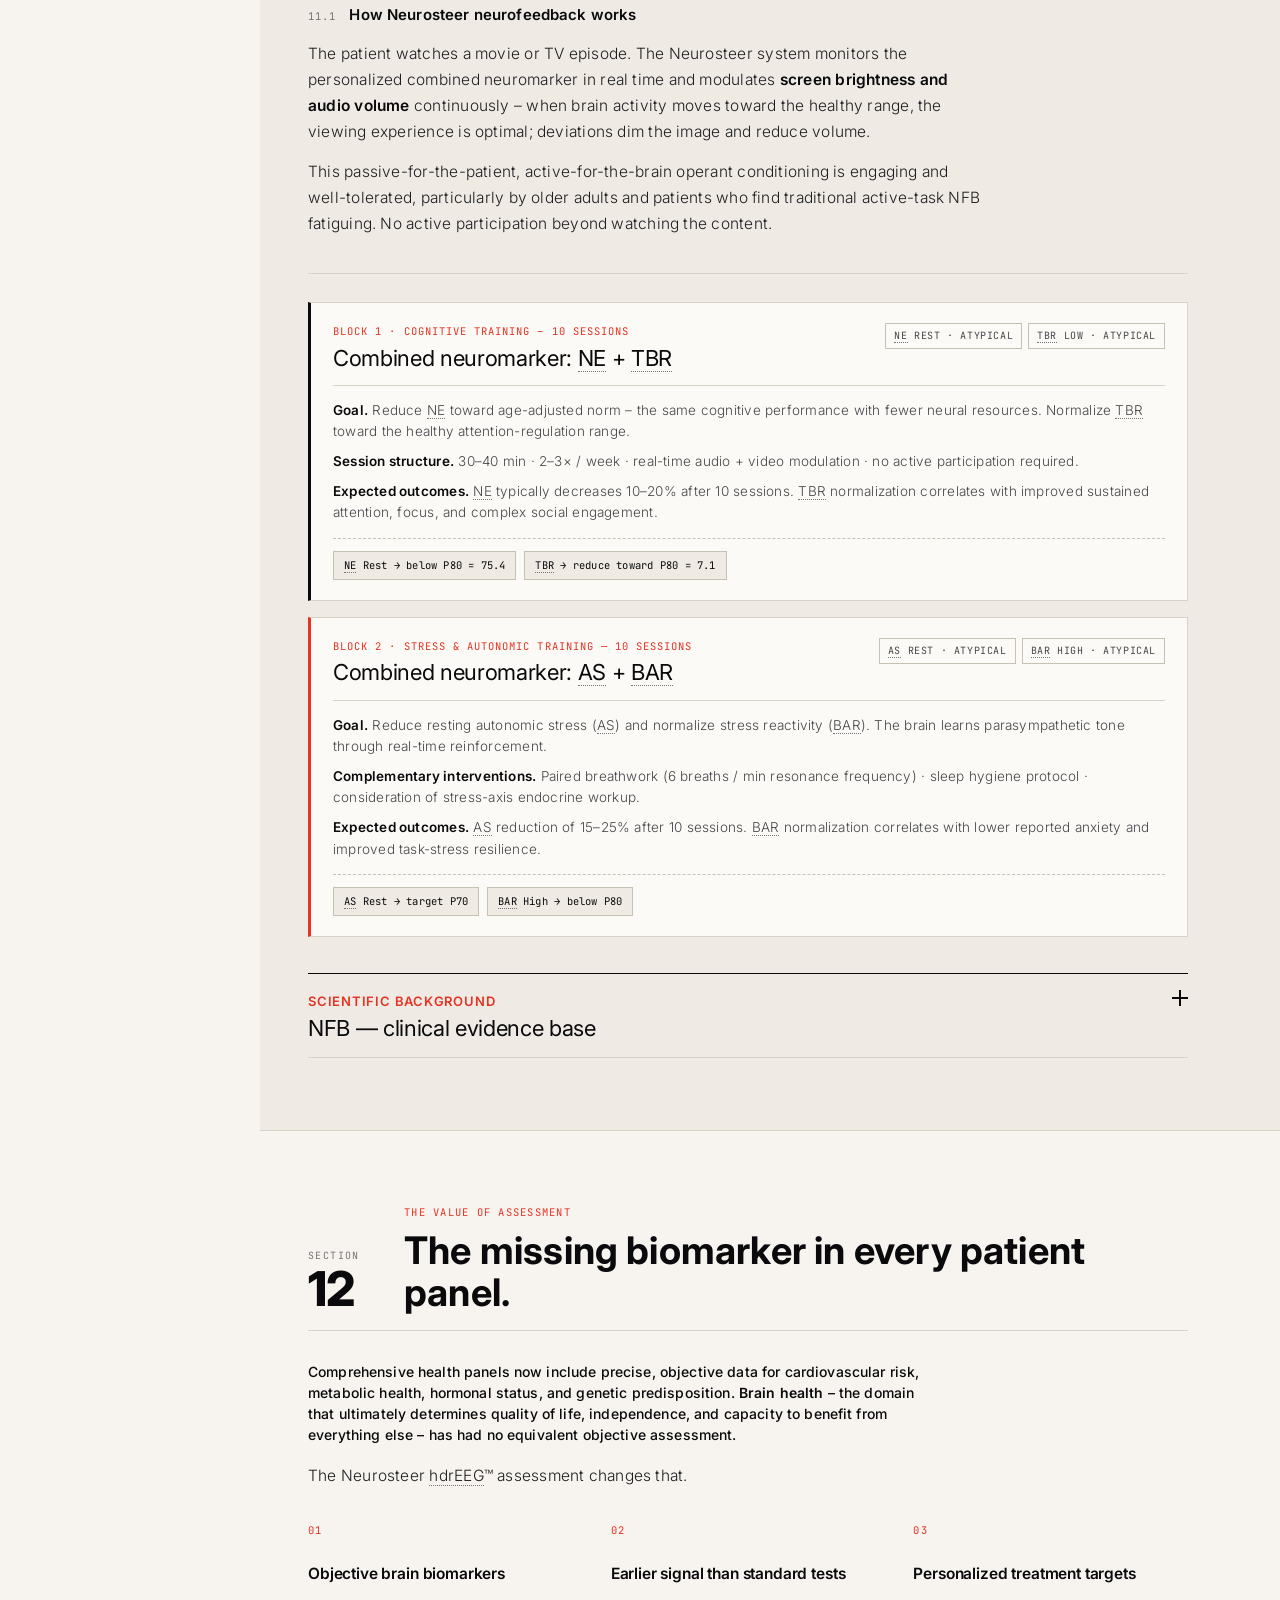
==== commit 0e083e6a: "docs: apply Paul's remaining 27 em-dash → en-dash edits - footer_about: diagnostic tool — → – - s1_b" ====
--- a/index.html
+++ b/index.html
@@ -167,7 +167,7 @@
 
         <div class="prose">
           <p class="lead">Just as a resting ECG can miss ischemia that appears only under exercise, a resting EEG misses the cognitive reserve deficits that emerge under load.</p>
-          <p>The Neurosteer hdrEEG™ assessment is the neurological equivalent of a cardiac stress test — systematically escalating cognitive load while monitoring brain and behavioral responses at every step. A single disposable forehead electrode. Audio-guided tasks. A response clicker. Twenty-five minutes to a complete brain health profile.</p>
+          <p>The Neurosteer hdrEEG™ assessment is the neurological equivalent of a cardiac stress test – systematically escalating cognitive load while monitoring brain and behavioral responses at every step. A single disposable forehead electrode. Audio-guided tasks. A response clicker. Twenty-five minutes to a complete brain health profile.</p>
         </div>
 
         <div class="assess-steps">
@@ -928,7 +928,7 @@
               <div class="score-meta">
                 <span class="score-label">Healthy patient</span>
                 <span class="score-name">Typical profile</span>
-                <span class="score-desc">Minor deviations only — monitor longitudinally.</span>
+                <span class="score-desc">Minor deviations only – monitor longitudinally.</span>
               </div>
             </div>
             <!-- FIGURE: Healthy patient scorecard -->
@@ -940,7 +940,7 @@
               <div class="score-meta">
                 <span class="score-label">Abnormal patient</span>
                 <span class="score-name">Atypical profile</span>
-                <span class="score-desc">Outside healthy range — neuropsychological evaluation indicated.</span>
+                <span class="score-desc">Outside healthy range – neuropsychological evaluation indicated.</span>
               </div>
             </div>
             <!-- FIGURE: Abnormal patient scorecard -->
@@ -958,10 +958,10 @@
             </div>
             <table class="interp-table">
               <tbody>
-                <tr><td>3 — Optimal</td><td>Top normative range for the patient's age group.</td></tr>
-                <tr><td>2 — Typical</td><td>Within healthy reference range — no action required.</td></tr>
-                <tr><td>1 — Borderline</td><td>Approaching the boundary — monitor at next assessment.</td></tr>
-                <tr><td>0 — Atypical</td><td>Outside healthy range — clinically flagged, action indicated.</td></tr>
+                <tr><td>3 – Optimal</td><td>Top normative range for the patient's age group.</td></tr>
+                <tr><td>2 – Typical</td><td>Within healthy reference range – no action required.</td></tr>
+                <tr><td>1 – Borderline</td><td>Approaching the boundary – monitor at next assessment.</td></tr>
+                <tr><td>0 – Atypical</td><td>Outside healthy range – clinically flagged, action indicated.</td></tr>
               </tbody>
             </table>
           </div>
@@ -972,10 +972,10 @@
             </div>
             <table class="interp-table">
               <tbody>
-                <tr><td>38 – 42</td><td>Optimal — all metrics in healthy range.</td></tr>
-                <tr><td>28 – 37</td><td>Typical — minor deviations, monitor longitudinally.</td></tr>
-                <tr><td>18 – 27</td><td>Borderline — clinical review and NFB consideration.</td></tr>
-                <tr><td>&lt; 18</td><td>Atypical — neuropsychological evaluation recommended.</td></tr>
+                <tr><td>38 – 42</td><td>Optimal – all metrics in healthy range.</td></tr>
+                <tr><td>28 – 37</td><td>Typical – minor deviations, monitor longitudinally.</td></tr>
+                <tr><td>18 – 27</td><td>Borderline – clinical review and NFB consideration.</td></tr>
+                <tr><td>&lt; 18</td><td>Atypical – neuropsychological evaluation recommended.</td></tr>
               </tbody>
             </table>
           </div>
@@ -999,7 +999,7 @@
         </div>
 
         <div class="prose">
-          <p class="lead">When neuromarkers fall outside age-adjusted normative ranges, the report displays gauge cards — one per flagged metric — with clinical interpretation and personalized recommendations.</p>
+          <p class="lead">When neuromarkers fall outside age-adjusted normative ranges, the report displays gauge cards – one per flagged metric – with clinical interpretation and personalized recommendations.</p>
           <p>Example: 56-year-old male · 4 flagged neuromarkers · score 20 / 42.</p>
         </div>
 
@@ -1090,7 +1090,7 @@
         </div>
         <div class="prose">
           <p><strong>Pattern 1: High NE + High BAR + High TBR.</strong> The brain is over-recruited (NE), under stress (BAR), and poorly focused (TBR). Executive Function Age gap of <strong>+14 years</strong> confirms accelerated brain aging.</p>
-          <p>This profile — typical of MCI and early dementia — reflects a neural system sustaining performance through compensatory mechanisms that are becoming unsustainable. The patient's social engagement, professional performance, and physical independence are all at risk as reserve erodes.</p>
+          <p>This profile – typical of MCI and early dementia – reflects a neural system sustaining performance through compensatory mechanisms that are becoming unsustainable. The patient's social engagement, professional performance, and physical independence are all at risk as reserve erodes.</p>
         </div>
 
         <div class="info-box" style="margin-top:10px">
@@ -1112,7 +1112,7 @@
         </div>
 
         <div class="prose">
-          <p class="lead">Every flagged neuromarker maps directly to a neurofeedback target. The report generates a <strong>block-based protocol</strong> — cognitive domain, stress domain, or both — with specific session counts, combined neuromarker targets, and normative goals.</p>
+          <p class="lead">Every flagged neuromarker maps directly to a neurofeedback target. The report generates a <strong>block-based protocol</strong> – cognitive domain, stress domain, or both – with specific session counts, combined neuromarker targets, and normative goals.</p>
           <p>This is not generic NFB; it is the patient's own brain profile reflected back as a training program.</p>
         </div>
 
@@ -1129,7 +1129,7 @@
           <span class="sub-head-title">How Neurosteer neurofeedback works</span>
         </div>
         <div class="prose">
-          <p>The patient watches a movie or TV episode. The Neurosteer system monitors the personalized combined neuromarker in real time and modulates <strong>screen brightness and audio volume</strong> continuously — when brain activity moves toward the healthy range, the viewing experience is optimal; deviations dim the image and reduce volume.</p>
+          <p>The patient watches a movie or TV episode. The Neurosteer system monitors the personalized combined neuromarker in real time and modulates <strong>screen brightness and audio volume</strong> continuously – when brain activity moves toward the healthy range, the viewing experience is optimal; deviations dim the image and reduce volume.</p>
           <p>This passive-for-the-patient, active-for-the-brain operant conditioning is engaging and well-tolerated, particularly by older adults and patients who find traditional active-task NFB fatiguing. No active participation beyond watching the content.</p>
         </div>
 
@@ -1138,7 +1138,7 @@
         <div class="nfb-block cognitive">
           <div class="nfb-block-head">
             <div>
-              <div class="nfb-block-label">Block 1 · Cognitive training — 10 sessions</div>
+              <div class="nfb-block-label">Block 1 · Cognitive training – 10 sessions</div>
               <div class="nfb-block-title">Combined neuromarker: NE + TBR</div>
             </div>
             <div class="chip-row" style="margin:0">
@@ -1147,7 +1147,7 @@
             </div>
           </div>
           <div class="nfb-detail">
-            <p><strong>Goal.</strong> Reduce NE toward age-adjusted norm — the same cognitive performance with fewer neural resources. Normalize TBR toward the healthy attention-regulation range.</p>
+            <p><strong>Goal.</strong> Reduce NE toward age-adjusted norm – the same cognitive performance with fewer neural resources. Normalize TBR toward the healthy attention-regulation range.</p>
             <p><strong>Session structure.</strong> 30–40 min · 2–3× / week · real-time audio + video modulation · no active participation required.</p>
             <p><strong>Expected outcomes.</strong> NE typically decreases 10–20% after 10 sessions. TBR normalization correlates with improved sustained attention, focus, and complex social engagement.</p>
           </div>
@@ -1189,8 +1189,8 @@
           </summary>
           <div class="collapse-body">
             <div class="prose">
-              <p>Neurosteer's NFB system is built on the same mathematical framework as <span data-gloss="Low Resolution Electromagnetic Tomography Z-score neurofeedback — the most rigorously validated approach in the peer-reviewed NFB literature.">LORETA Z-score neurofeedback</span> — the most rigorously validated approach in the peer-reviewed NFB literature.</p>
-              <p><strong>Key difference.</strong> Neurosteer's normative database is derived from its own 977-participant clinical validation cohort, with neuromarker targets validated against MMSE, HRV, and cortisol — providing a principled, evidence-grounded feedback signal rather than generic band training.</p>
+              <p>Neurosteer's NFB system is built on the same mathematical framework as <span data-gloss="Low Resolution Electromagnetic Tomography Z-score neurofeedback — the most rigorously validated approach in the peer-reviewed NFB literature.">LORETA Z-score neurofeedback</span> – the most rigorously validated approach in the peer-reviewed NFB literature.</p>
+              <p><strong>Key difference.</strong> Neurosteer's normative database is derived from its own 977-participant clinical validation cohort, with neuromarker targets validated against MMSE, HRV, and cortisol – providing a principled, evidence-grounded feedback signal rather than generic band training.</p>
             </div>
 
             <!-- FIGURE: Published NFB effect-size forest plot -->
@@ -1225,7 +1225,7 @@
         </div>
 
         <div class="prose">
-          <p class="lead">Comprehensive health panels now include precise, objective data for cardiovascular risk, metabolic health, hormonal status, and genetic predisposition. <strong>Brain health</strong> — the domain that ultimately determines quality of life, independence, and capacity to benefit from everything else — has had no equivalent objective assessment.</p>
+          <p class="lead">Comprehensive health panels now include precise, objective data for cardiovascular risk, metabolic health, hormonal status, and genetic predisposition. <strong>Brain health</strong> – the domain that ultimately determines quality of life, independence, and capacity to benefit from everything else – has had no equivalent objective assessment.</p>
           <p>The Neurosteer hdrEEG™ assessment changes that.</p>
         </div>
 
@@ -1233,12 +1233,12 @@
           <div>
             <span class="chap-eyebrow">01</span>
             <h3 style="font-size:15.5px;line-height:1.3;margin-bottom:8px;letter-spacing:-0.01em;font-weight:600">Objective brain biomarkers</h3>
-            <p style="font-size:13px;line-height:1.6;color:var(--slate)">16 quantified neuromarkers, validated against MMSE, HRV, and salivary cortisol — the same objective rigor as a blood panel, applied to the brain.</p>
+            <p style="font-size:13px;line-height:1.6;color:var(--slate)">16 quantified neuromarkers, validated against MMSE, HRV, and salivary cortisol – the same objective rigor as a blood panel, applied to the brain.</p>
           </div>
           <div>
             <span class="chap-eyebrow">02</span>
             <h3 style="font-size:15.5px;line-height:1.3;margin-bottom:8px;letter-spacing:-0.01em;font-weight:600">Earlier signal than standard tests</h3>
-            <p style="font-size:13px;line-height:1.6;color:var(--slate)">Reserve deficits visible at mid- and high-load are invisible on resting EEG — detectable years before functional decline appears on standard assessments.</p>
+            <p style="font-size:13px;line-height:1.6;color:var(--slate)">Reserve deficits visible at mid- and high-load are invisible on resting EEG – detectable years before functional decline appears on standard assessments.</p>
           </div>
           <div>
             <span class="chap-eyebrow">03</span>
@@ -1248,7 +1248,7 @@
           <div>
             <span class="chap-eyebrow">04</span>
             <h3 style="font-size:15.5px;line-height:1.3;margin-bottom:8px;letter-spacing:-0.01em;font-weight:600">Trackable over time</h3>
-            <p style="font-size:13px;line-height:1.6;color:var(--slate)">Repeat every 3–6 months. Executive Function Age and neuromarker scores provide longitudinal data — the same framework as VO₂ max or epigenetic age, now for the brain.</p>
+            <p style="font-size:13px;line-height:1.6;color:var(--slate)">Repeat every 3–6 months. Executive Function Age and neuromarker scores provide longitudinal data – the same framework as VO₂ max or epigenetic age, now for the brain.</p>
           </div>
           <div>
             <span class="chap-eyebrow">05</span>
@@ -1341,7 +1341,7 @@
       <div class="foot-grid">
         <div>
           <div class="foot-title">Neurosteer Ltd.</div>
-          <p>A medical device for single-channel prefrontal hdrEEG™ cognitive assessment. For physician reference only. Not a diagnostic tool — results are intended to support clinical judgement.</p>
+          <p>A medical device for single-channel prefrontal hdrEEG™ cognitive assessment. For physician reference only. Not a diagnostic tool – results are intended to support clinical judgement.</p>
         </div>
         <div>
           <div class="foot-title">Publications</div>
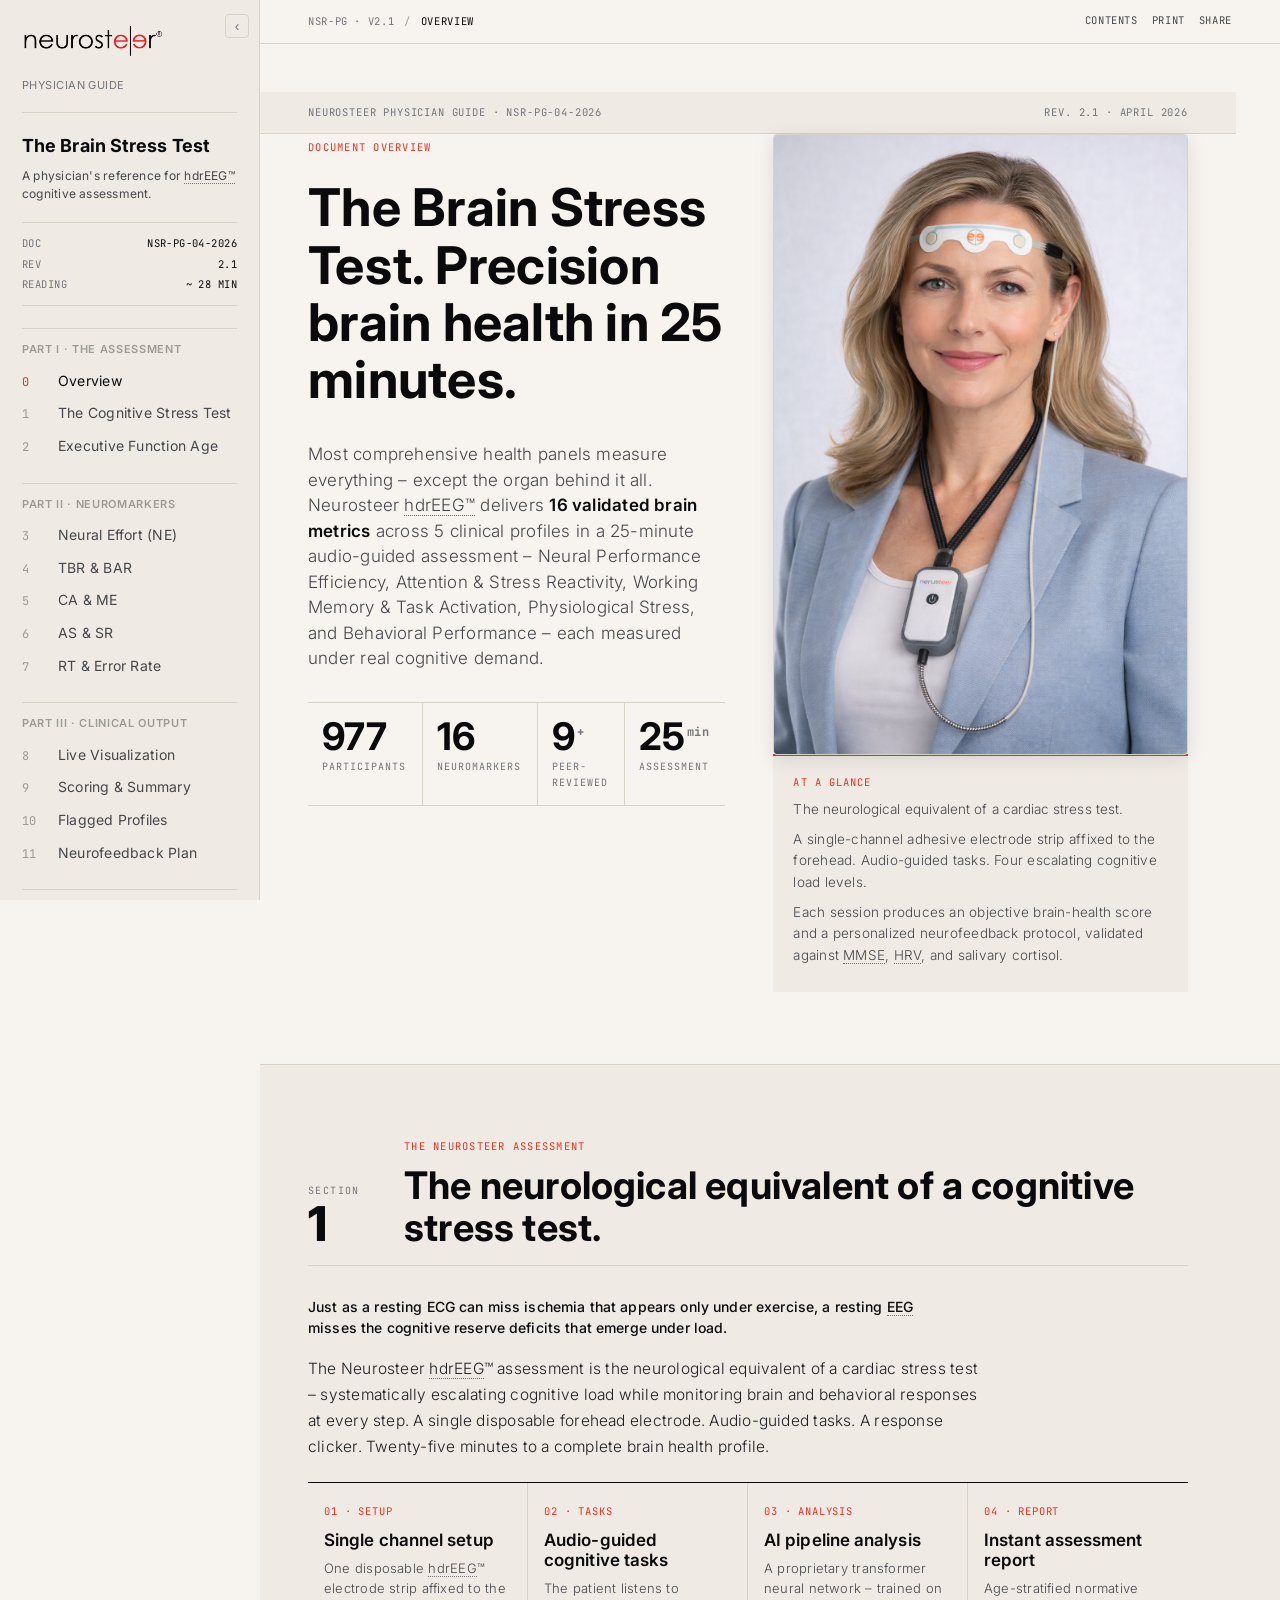
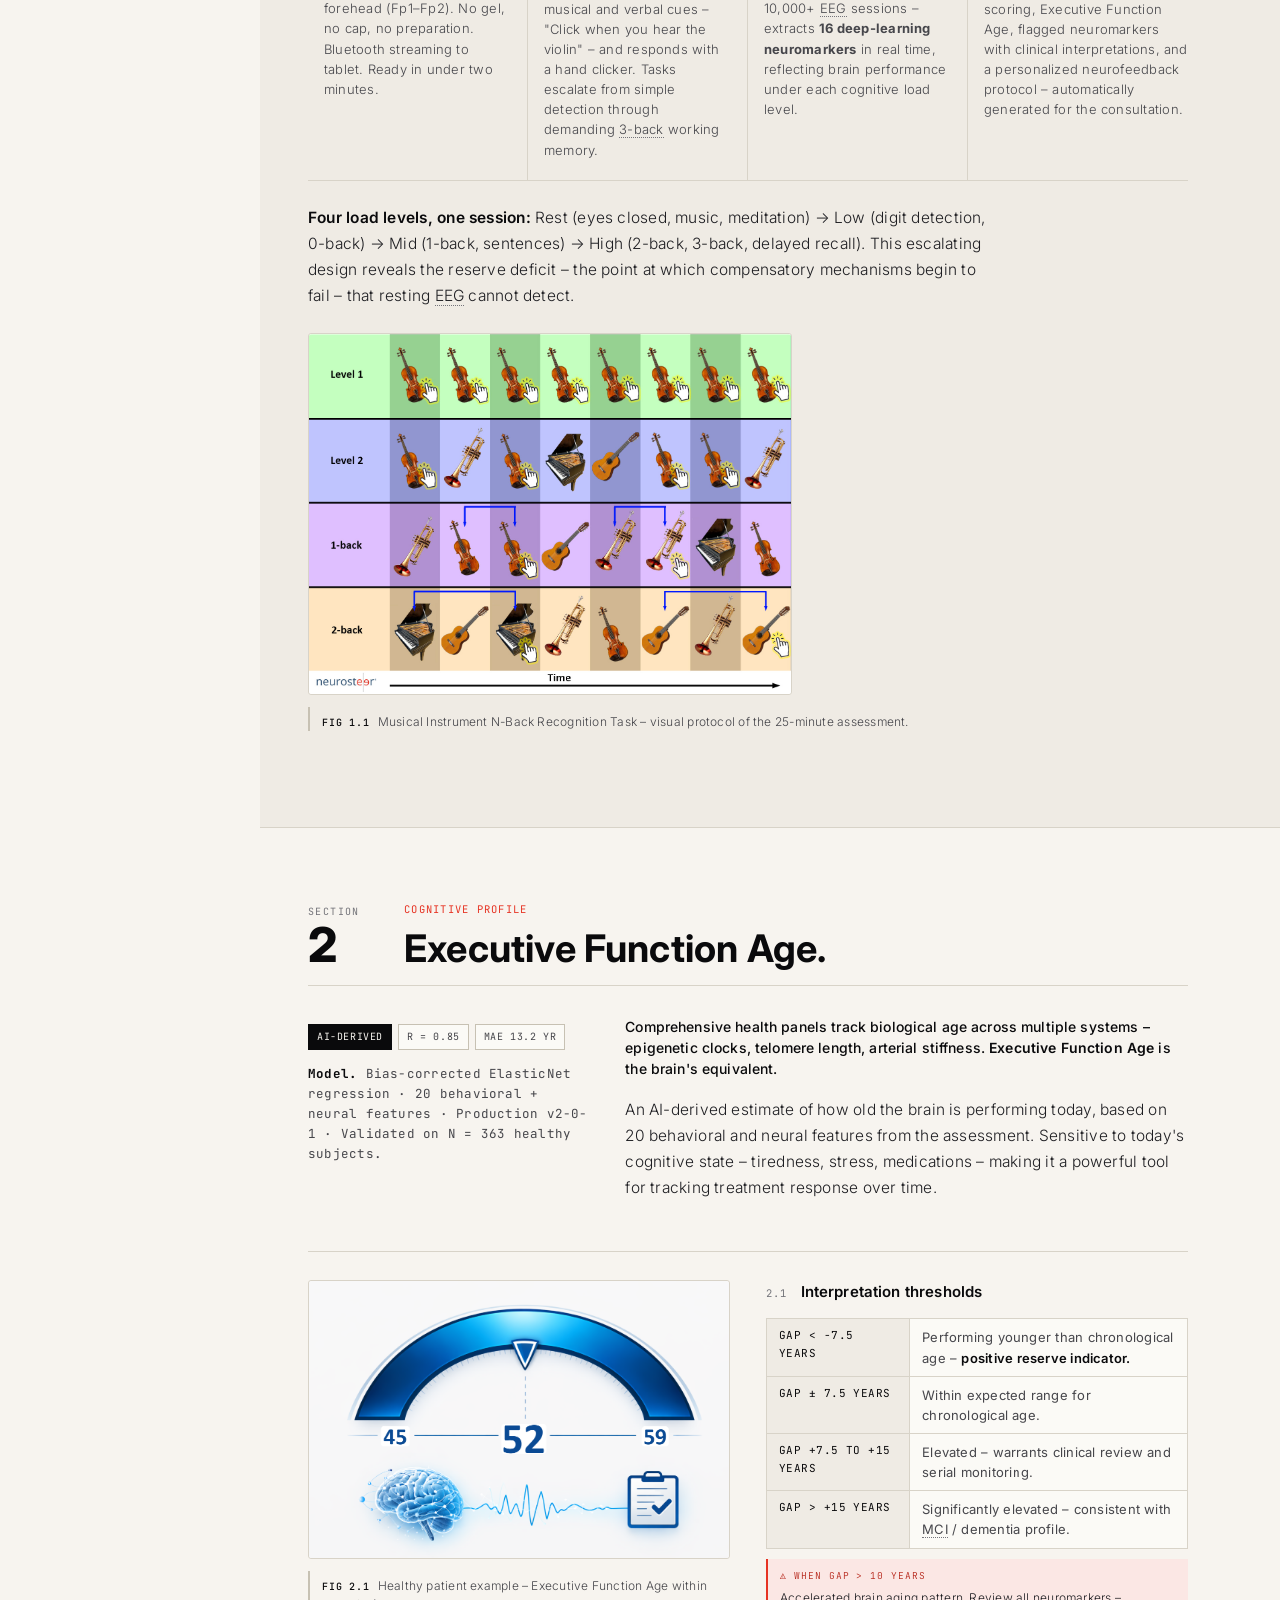
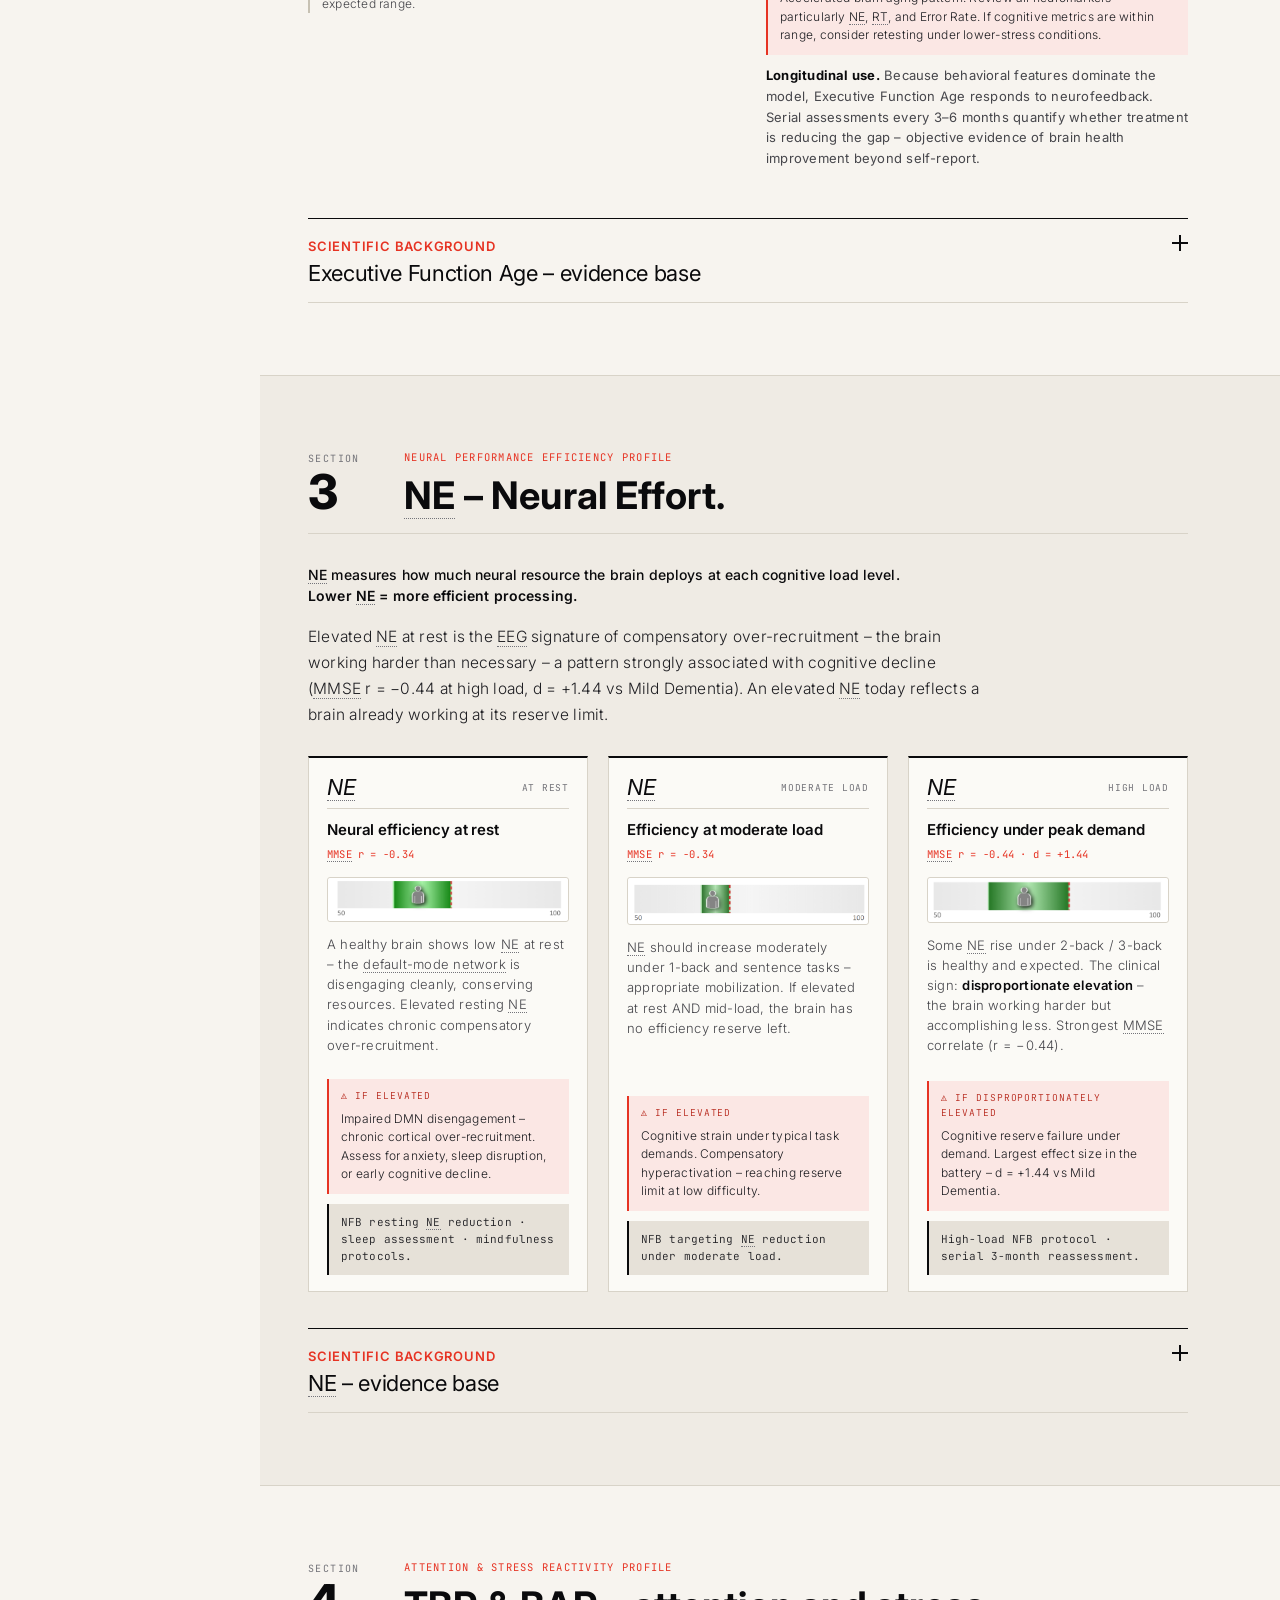
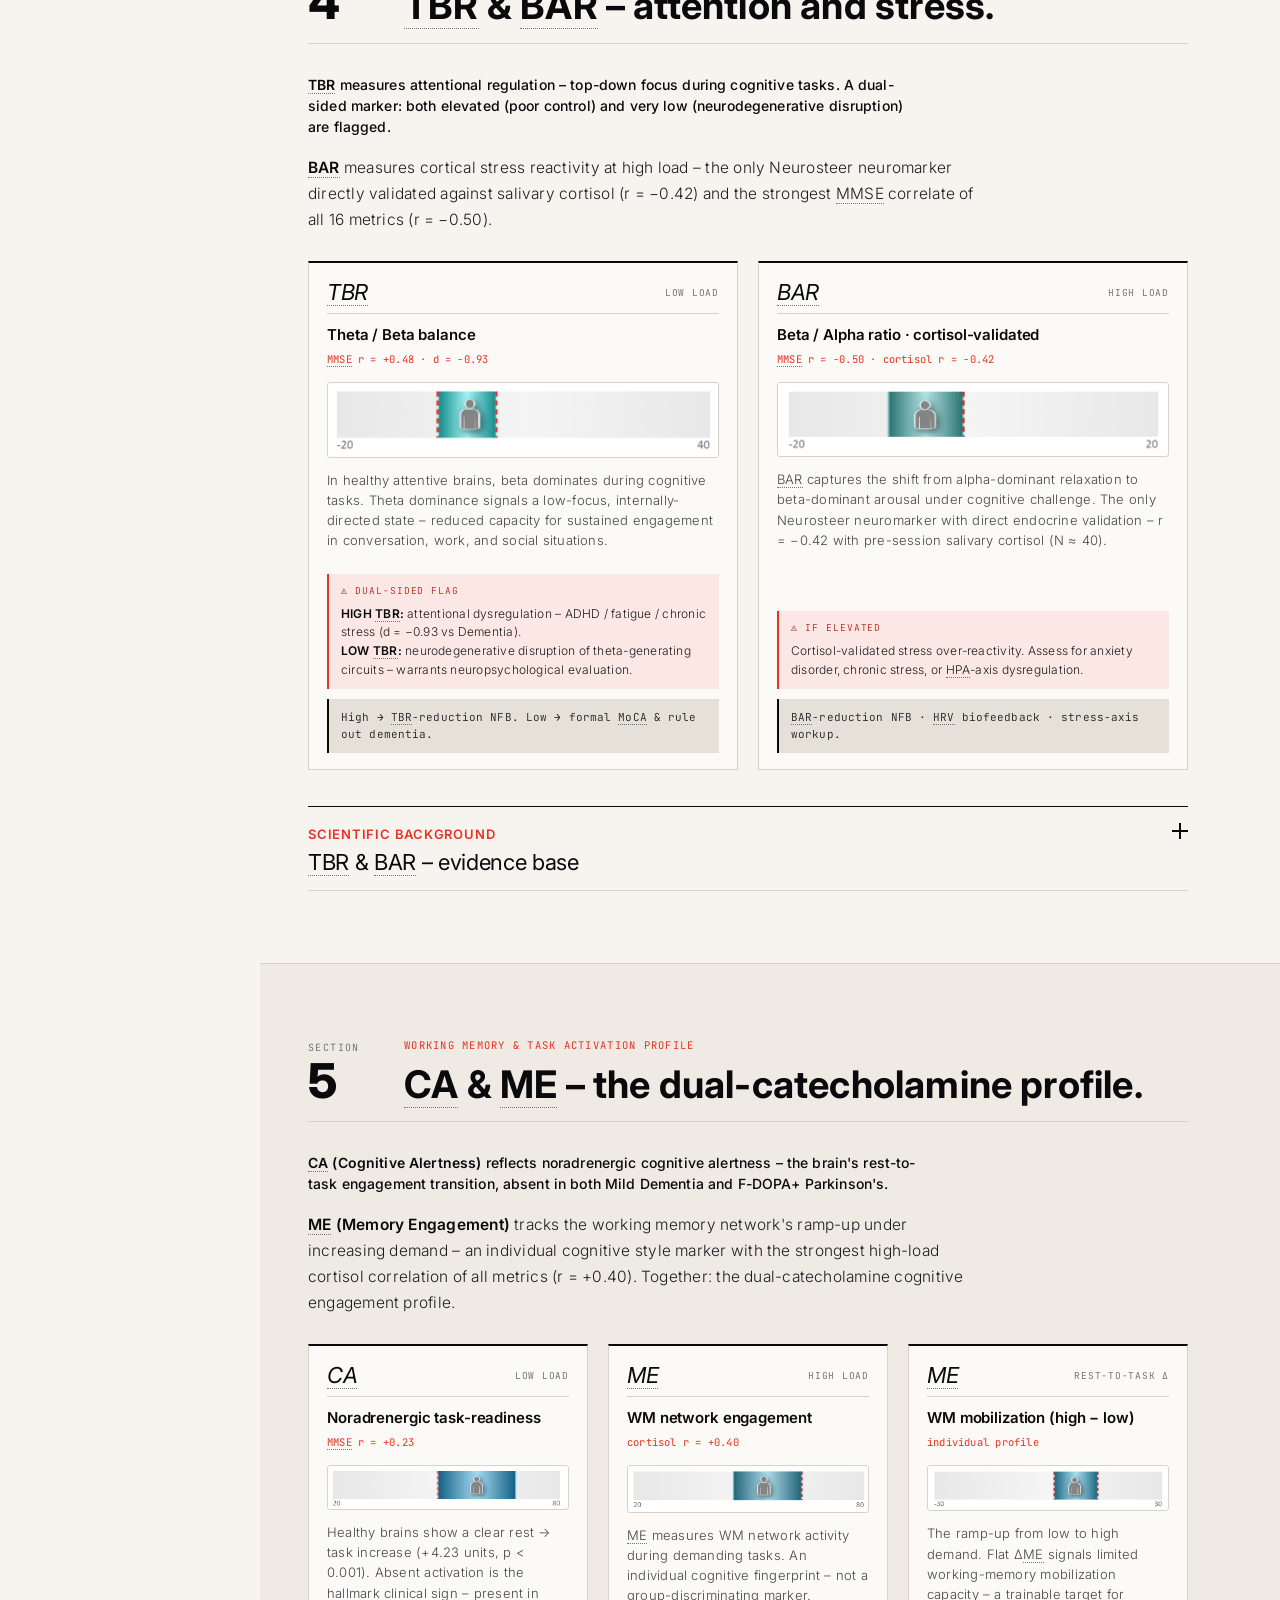
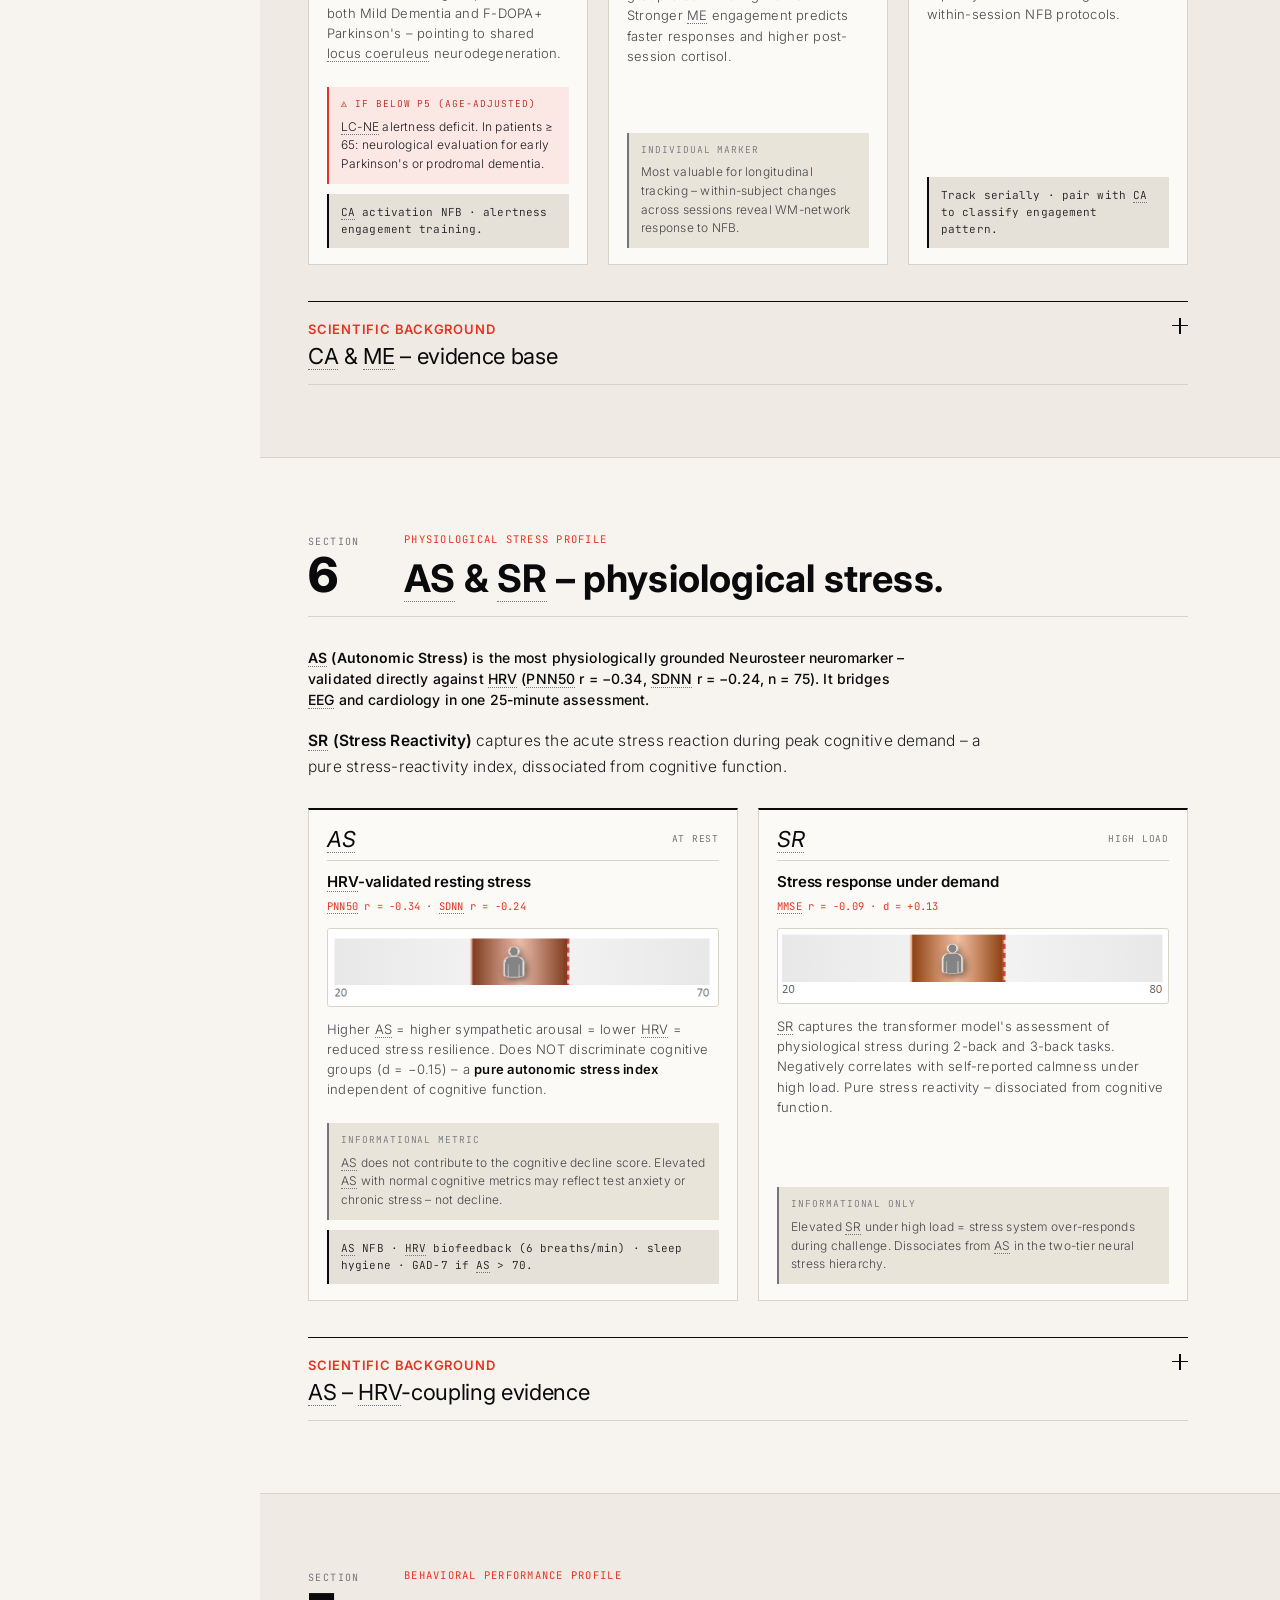
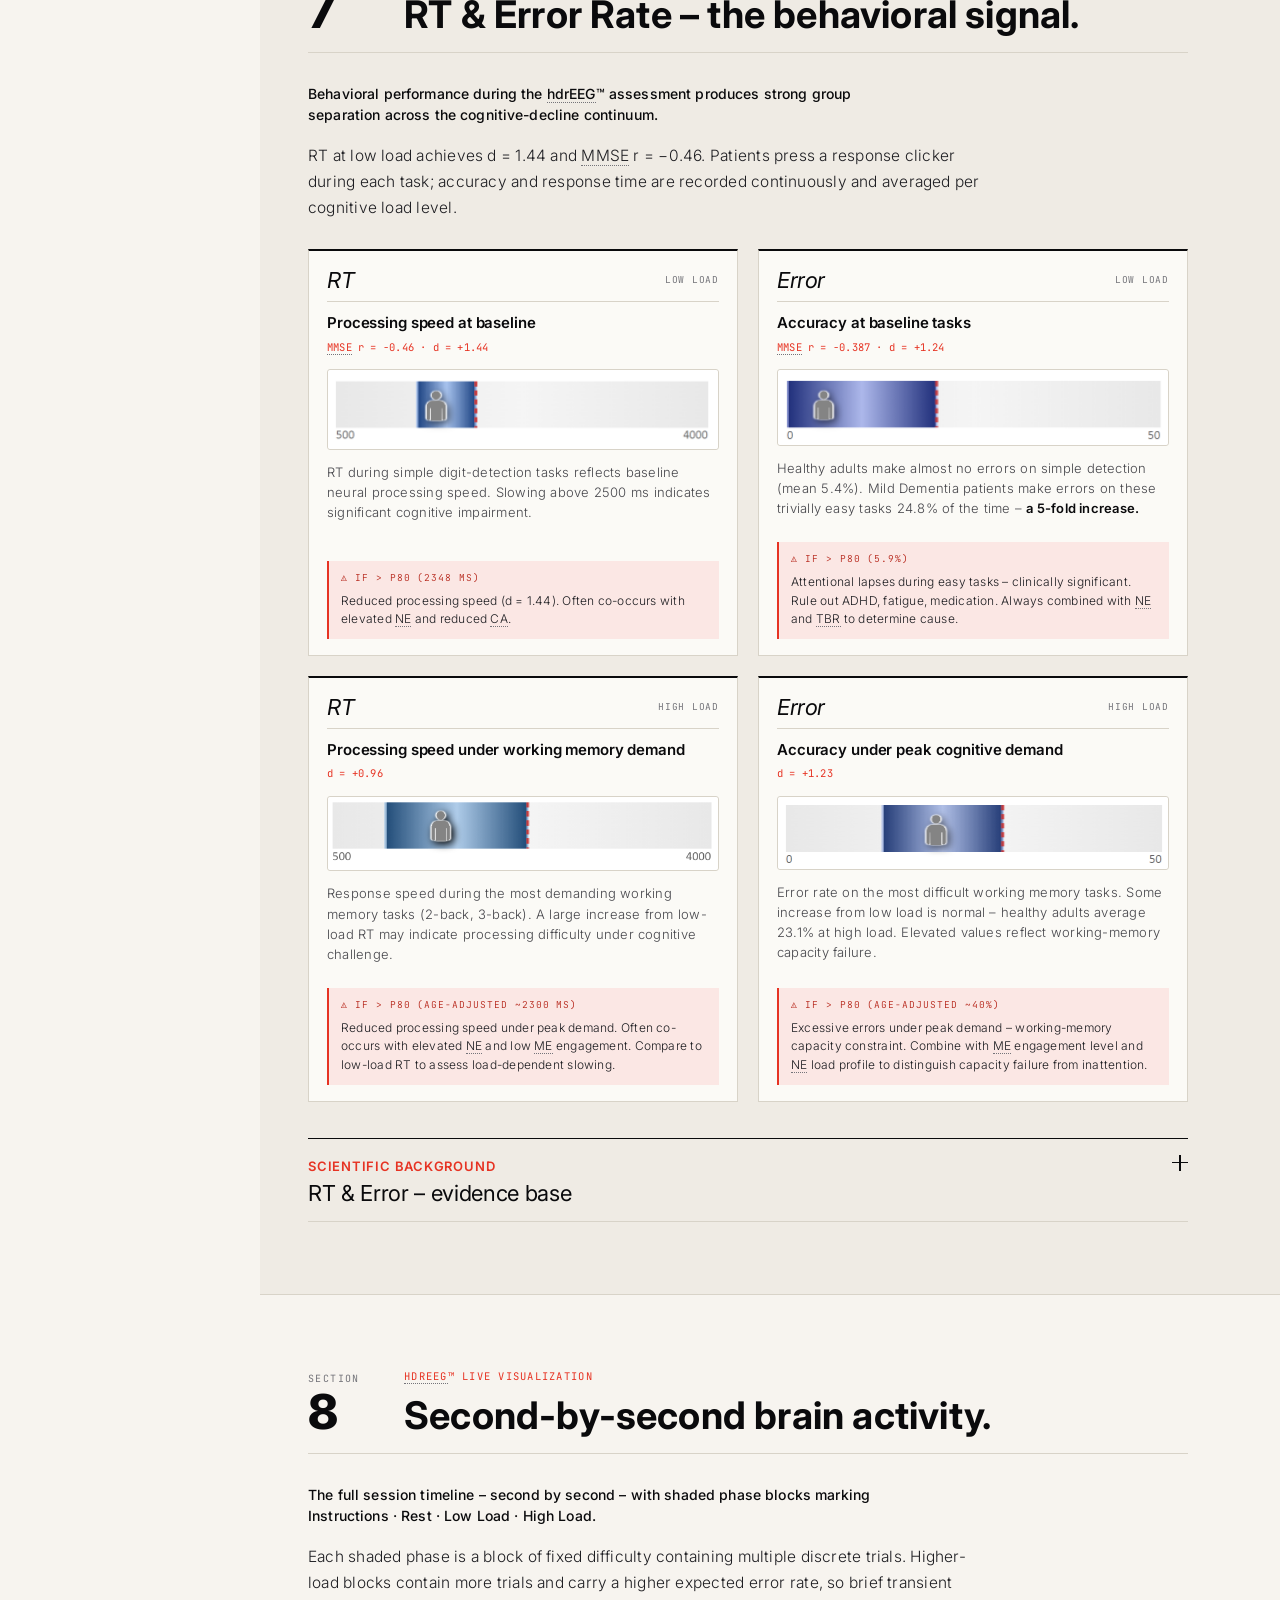
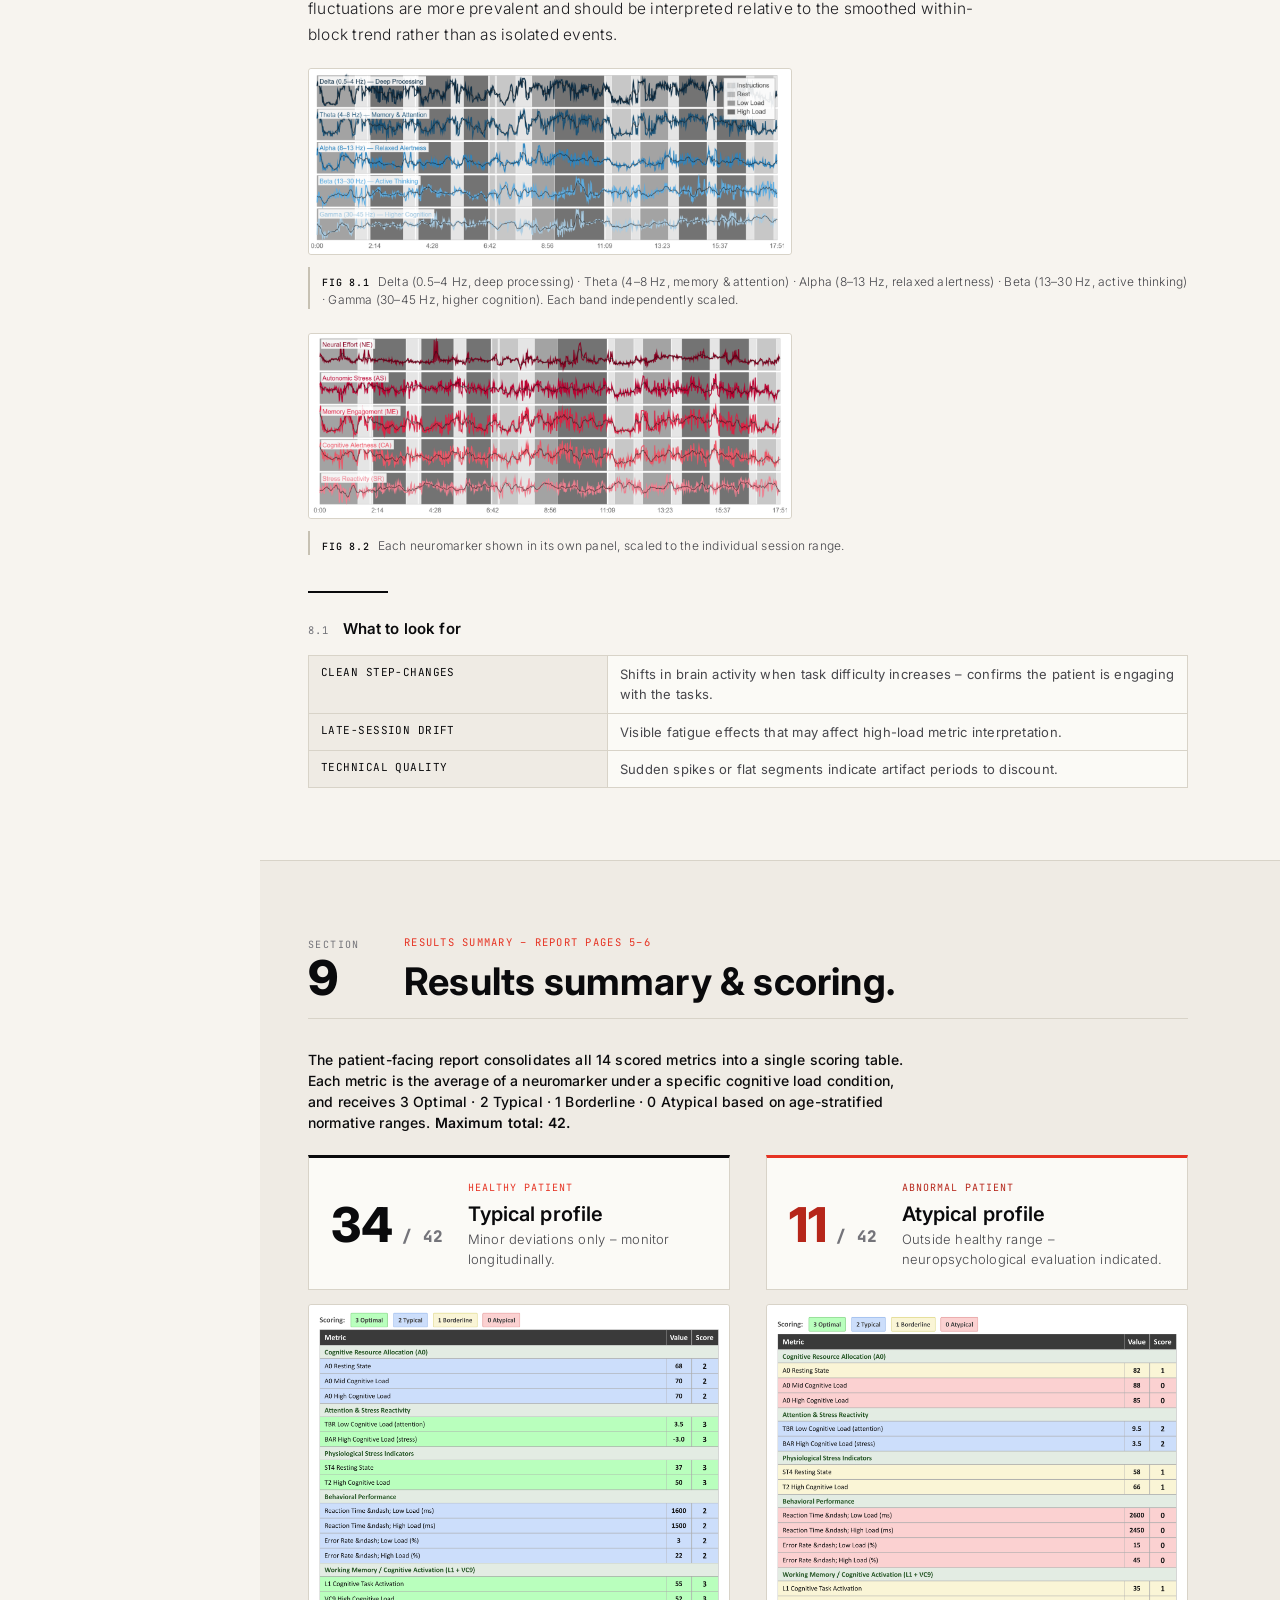
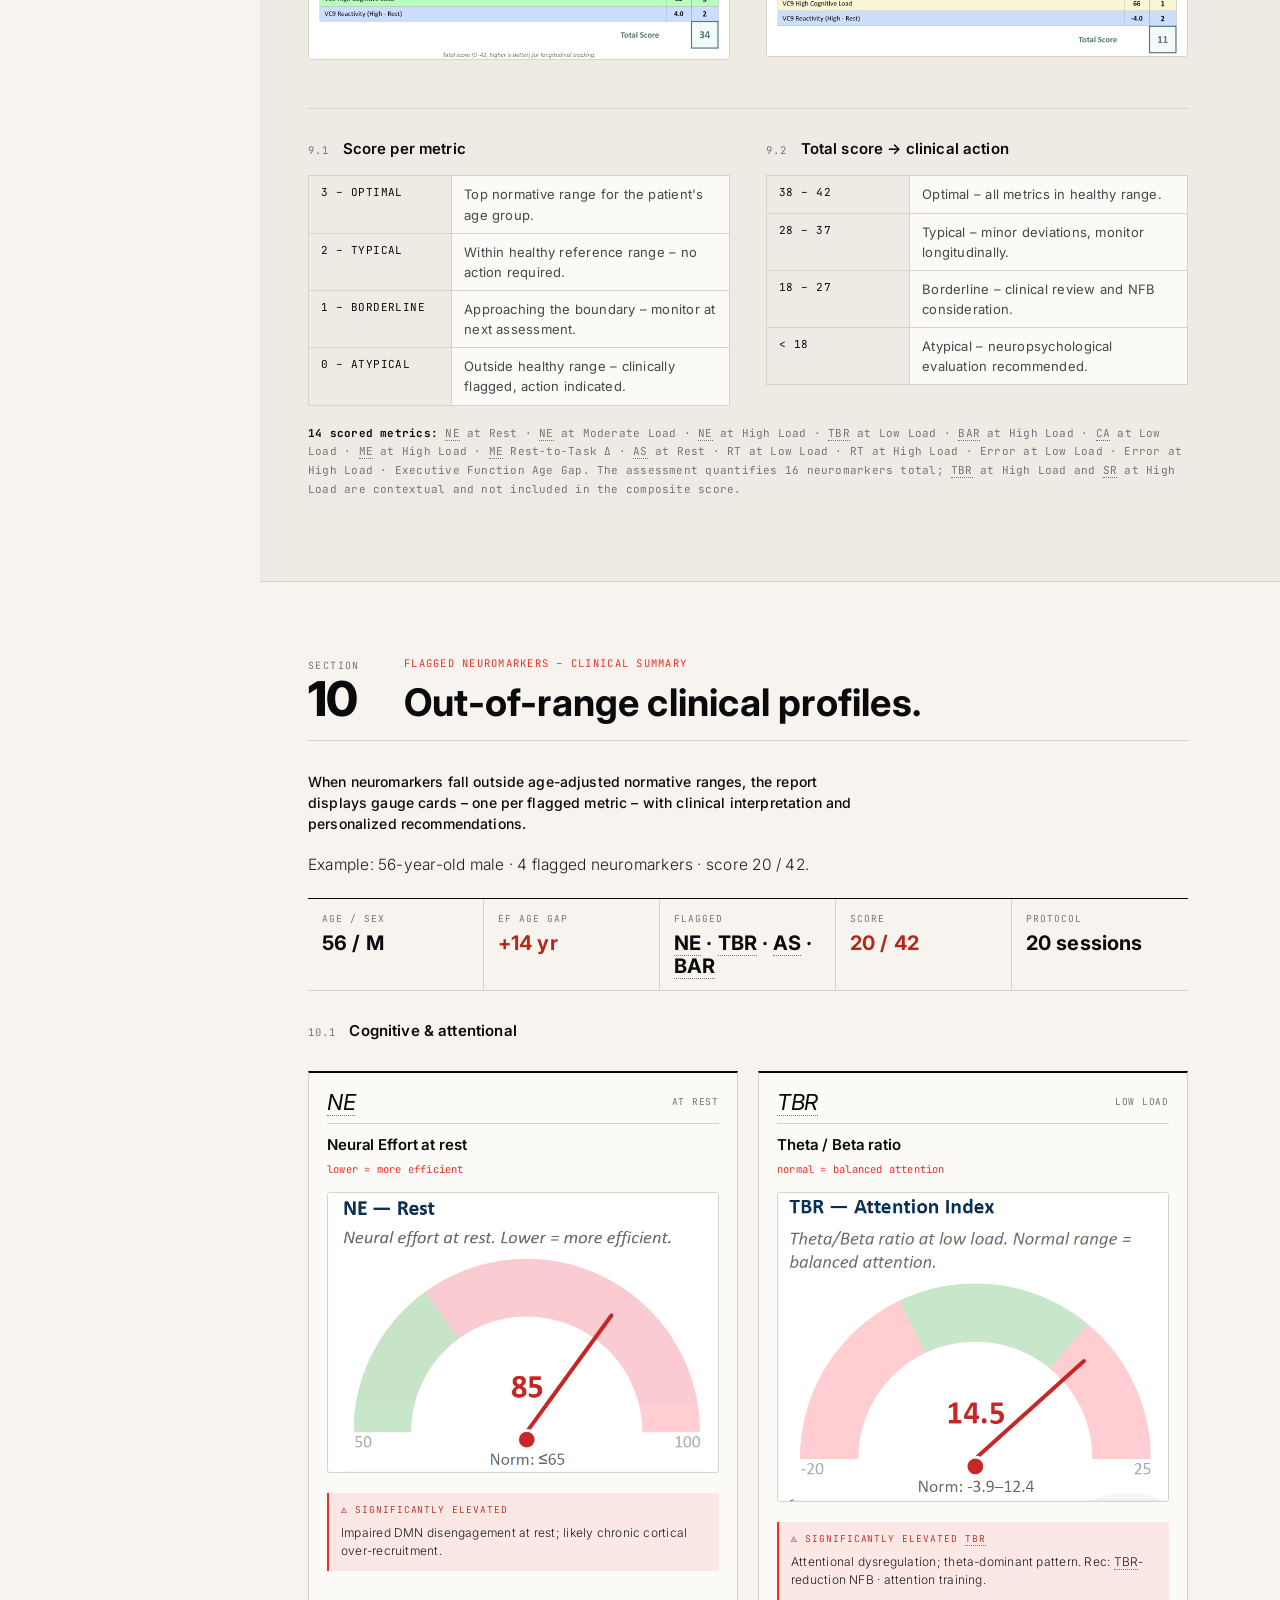
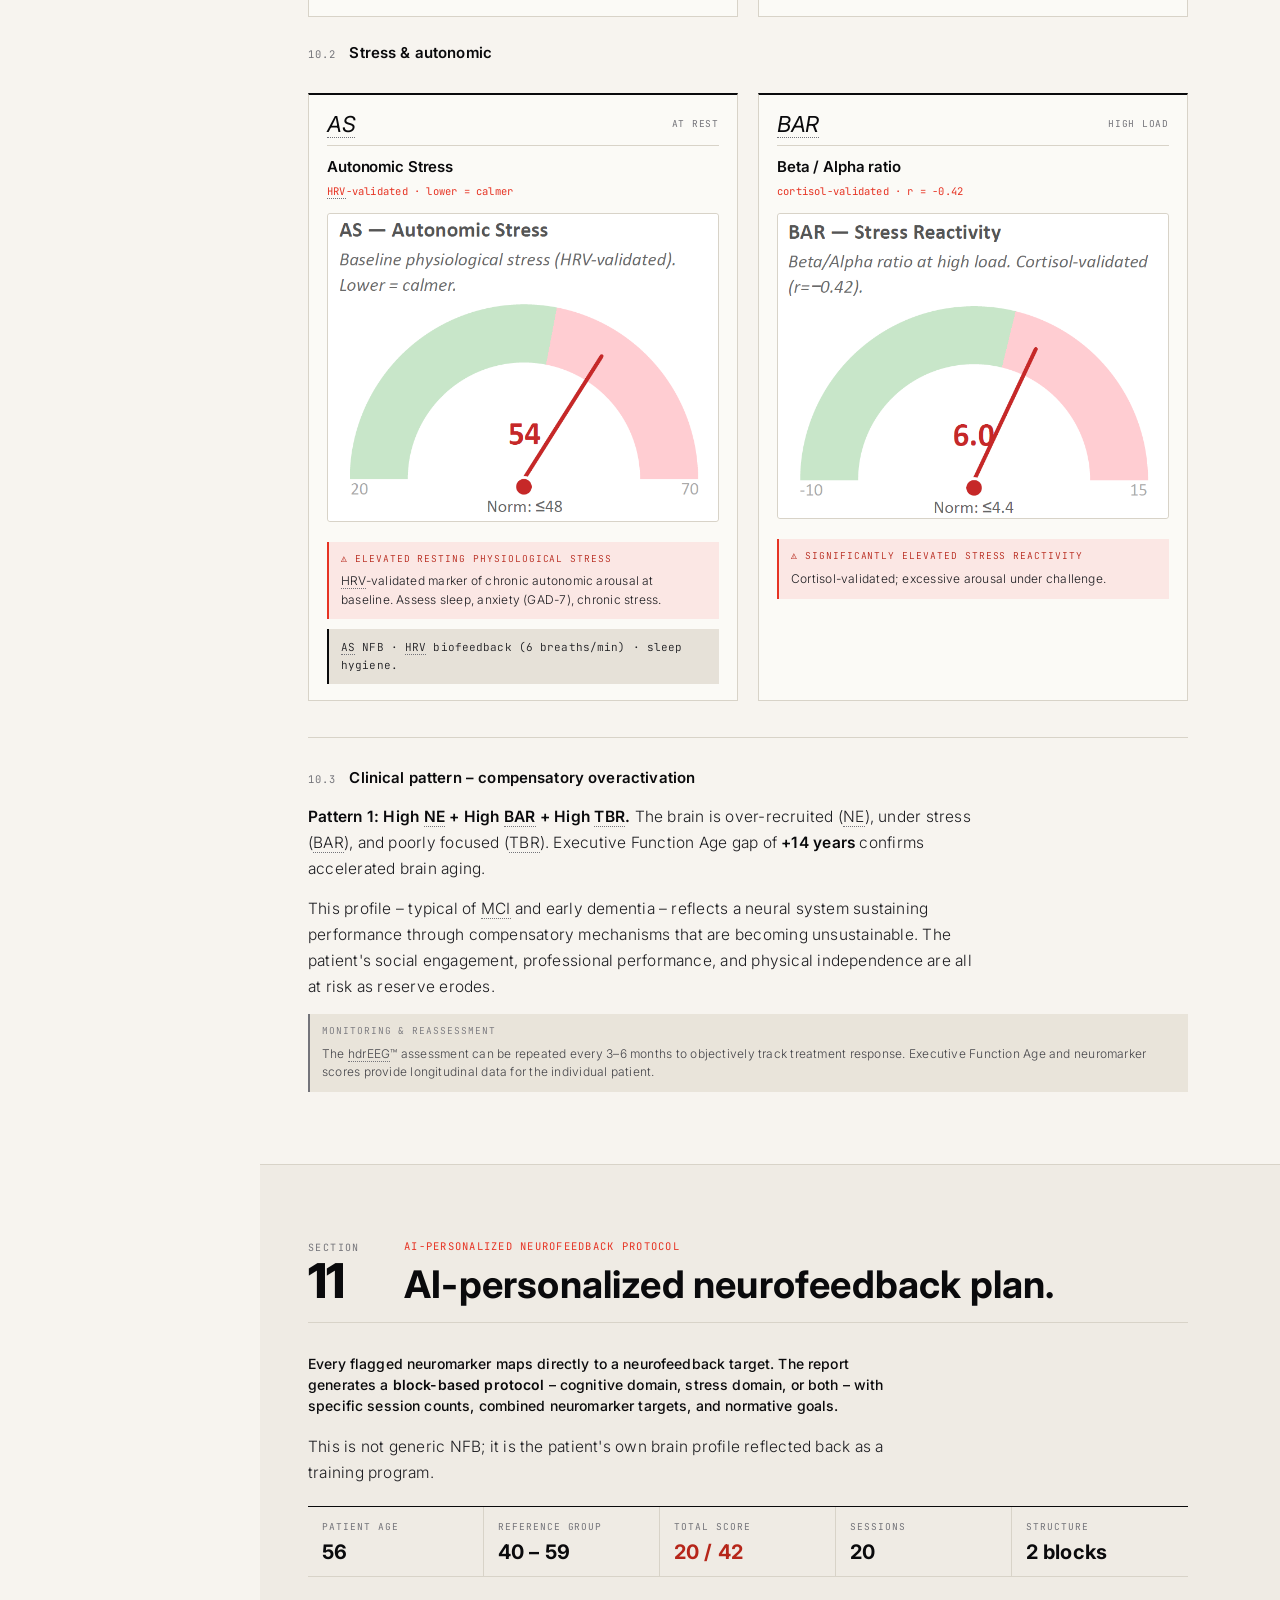
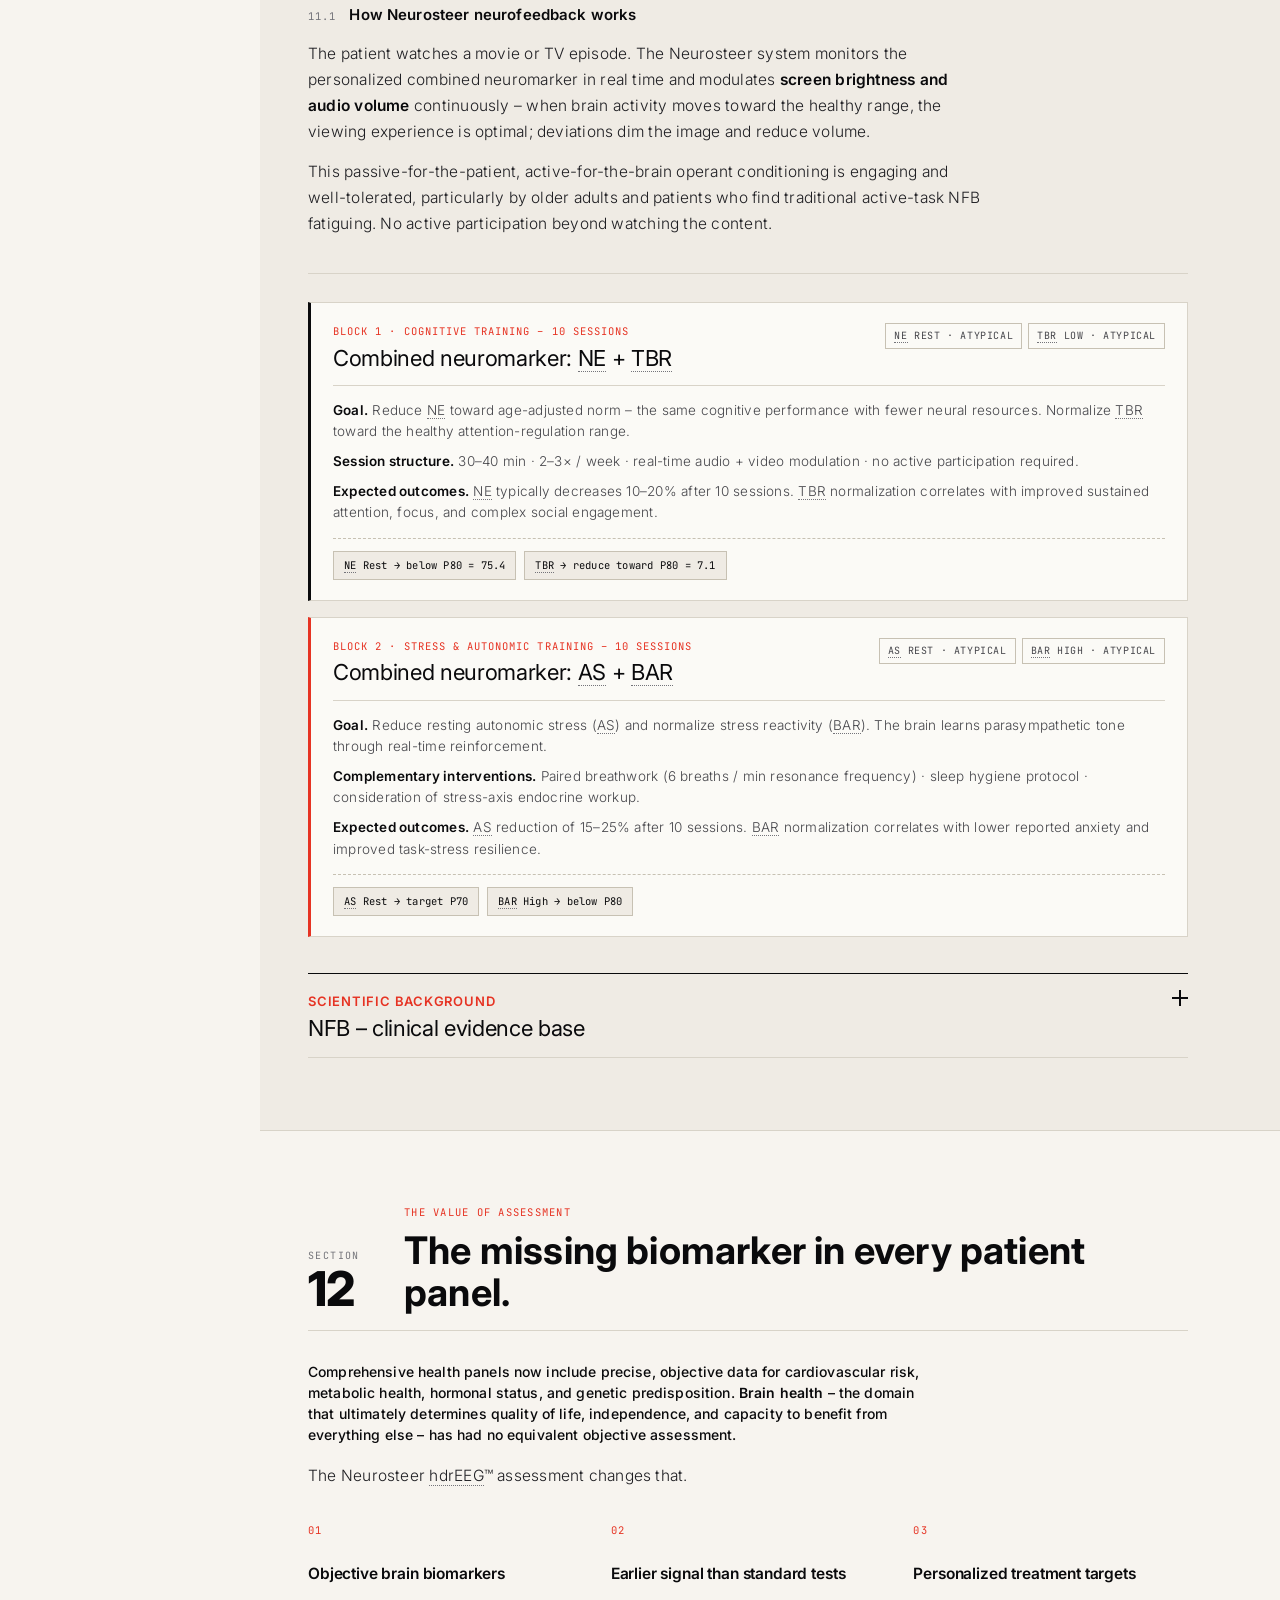
==== commit 1ae5fcd4: "docs: global em-dash → en-dash sweep across entire physician guide Paul's edits consistently replace" ====
--- a/index.html
+++ b/index.html
@@ -6,7 +6,7 @@
 <title>Neurosteer · Physician Assessment Guide</title>
 <meta property="og:type" content="website">
 <meta property="og:title" content="Neurosteer · Physician Assessment Guide">
-<meta property="og:description" content="Interactive hdrEEG™ physician guide — 16 neuromarkers validated against MMSE, HRV, and cortisol. Includes Executive Function Age and neurofeedback protocol.">
+<meta property="og:description" content="Interactive hdrEEG™ physician guide – 16 neuromarkers validated against MMSE, HRV, and cortisol. Includes Executive Function Age and neurofeedback protocol.">
 <meta property="og:image" content="https://netacello.github.io/-ns-guide-private/assets/figures/hero-fig1.png">
 <meta property="og:image:width" content="1200">
 <meta property="og:image:height" content="800">
@@ -16,7 +16,7 @@
 <link rel="stylesheet" href="styles.css?v=8">
 <!--
   ═══════════════════════════════════════════════════════════════
-  NEUROSTEER PHYSICIAN GUIDE — v2 (clinical reference format)
+  NEUROSTEER PHYSICIAN GUIDE – v2 (clinical reference format)
   ═══════════════════════════════════════════════════════════════
   FIGURE PLACEHOLDER CONTRACT (for Claude Code re-embedding):
   Every figure placeholder has:
@@ -53,7 +53,7 @@
     </div>
 
     <div class="doc-title">The Brain Stress Test</div>
-    <div class="doc-sub">A physician's reference for <span data-gloss="High Dynamic Range EEG — Neurosteer's proprietary single-electrode prefrontal recording.">hdrEEG™</span> cognitive assessment.</div>
+    <div class="doc-sub">A physician's reference for <span data-gloss="High Dynamic Range EEG – Neurosteer's proprietary single-electrode prefrontal recording.">hdrEEG™</span> cognitive assessment.</div>
 
     <div class="doc-meta">
       <div class="doc-meta-row"><span>Doc</span><span>NSR-PG-04-2026</span></div>
@@ -118,7 +118,7 @@
           <div class="hero-content">
             <span class="chap-eyebrow">Document overview</span>
             <h1 class="hero-headline">The Brain Stress Test. Precision brain health in 25 minutes.</h1>
-            <p class="hero-sub">Most comprehensive health panels measure everything — except the organ behind it all. Neurosteer <span data-gloss="High Dynamic Range EEG. Proprietary single-channel prefrontal recording with order-of-magnitude higher signal resolution than conventional EEG.">hdrEEG™</span> delivers <strong>16 validated brain metrics</strong> across 5 clinical profiles in a 25-minute audio-guided assessment — Neural Performance Efficiency, Attention &amp; Stress Reactivity, Working Memory &amp; Task Activation, Physiological Stress, and Behavioral Performance — each measured under real cognitive demand.</p>
+            <p class="hero-sub">Most comprehensive health panels measure everything – except the organ behind it all. Neurosteer <span data-gloss="High Dynamic Range EEG. Proprietary single-channel prefrontal recording with order-of-magnitude higher signal resolution than conventional EEG.">hdrEEG™</span> delivers <strong>16 validated brain metrics</strong> across 5 clinical profiles in a 25-minute audio-guided assessment – Neural Performance Efficiency, Attention &amp; Stress Reactivity, Working Memory &amp; Task Activation, Physiological Stress, and Behavioral Performance – each measured under real cognitive demand.</p>
 
             <div class="hero-stats">
               <div class="hero-stat">
@@ -179,27 +179,27 @@
           <div class="assess-step">
             <div class="assess-step-num">02 · Tasks</div>
             <div class="assess-step-title">Audio-guided cognitive tasks</div>
-            <div class="assess-step-desc">The patient listens to musical and verbal cues — "Click when you hear the violin" — and responds with a hand clicker. Tasks escalate from simple detection through demanding <span data-gloss="N-back: working memory task where the participant responds when the current stimulus matches one presented N positions earlier.">3-back</span> working memory.</div>
+            <div class="assess-step-desc">The patient listens to musical and verbal cues – "Click when you hear the violin" – and responds with a hand clicker. Tasks escalate from simple detection through demanding <span data-gloss="N-back: working memory task where the participant responds when the current stimulus matches one presented N positions earlier.">3-back</span> working memory.</div>
           </div>
           <div class="assess-step">
             <div class="assess-step-num">03 · Analysis</div>
             <div class="assess-step-title">AI pipeline analysis</div>
-            <div class="assess-step-desc">A proprietary transformer neural network — trained on 10,000+ EEG sessions — extracts <strong>16 deep-learning neuromarkers</strong> in real time, reflecting brain performance under each cognitive load level.</div>
+            <div class="assess-step-desc">A proprietary transformer neural network – trained on 10,000+ EEG sessions – extracts <strong>16 deep-learning neuromarkers</strong> in real time, reflecting brain performance under each cognitive load level.</div>
           </div>
           <div class="assess-step">
             <div class="assess-step-num">04 · Report</div>
             <div class="assess-step-title">Instant assessment report</div>
-            <div class="assess-step-desc">Age-stratified normative scoring, Executive Function Age, flagged neuromarkers with clinical interpretations, and a personalized neurofeedback protocol — automatically generated for the consultation.</div>
+            <div class="assess-step-desc">Age-stratified normative scoring, Executive Function Age, flagged neuromarkers with clinical interpretations, and a personalized neurofeedback protocol – automatically generated for the consultation.</div>
           </div>
         </div>
 
         <div class="prose">
-          <p><strong>Four load levels, one session:</strong> Rest (eyes closed, music, meditation) → Low (digit detection, 0-back) → Mid (1-back, sentences) → High (2-back, 3-back, delayed recall). This escalating design reveals the reserve deficit — the point at which compensatory mechanisms begin to fail — that resting EEG cannot detect.</p>
+          <p><strong>Four load levels, one session:</strong> Rest (eyes closed, music, meditation) → Low (digit detection, 0-back) → Mid (1-back, sentences) → High (2-back, 3-back, delayed recall). This escalating design reveals the reserve deficit – the point at which compensatory mechanisms begin to fail – that resting EEG cannot detect.</p>
         </div>
 
         <!-- FIGURE: Musical Instrument N-Back Recognition Task schematic -->
         <figure class="figure figure-img figure-half" data-figure-id="assessment-fig1" style="margin-top:24px"><img src="assets/figures/assessment-fig1.jpg" alt="Musical Instrument N-Back Recognition Task - assessment protocol"></figure>
-        <div class="figure-caption"><span class="cap-num">Fig 1.1</span>Musical Instrument N-Back Recognition Task — visual protocol of the 25-minute assessment.</div>
+        <div class="figure-caption"><span class="cap-num">Fig 1.1</span>Musical Instrument N-Back Recognition Task – visual protocol of the 25-minute assessment.</div>
       </div>
     </section>
 
@@ -226,8 +226,8 @@
             </p>
           </div>
           <div class="prose">
-            <p class="lead">Comprehensive health panels track biological age across multiple systems — epigenetic clocks, telomere length, arterial stiffness. <strong>Executive Function Age</strong> is the brain's equivalent.</p>
-            <p>An AI-derived estimate of how old the brain is performing today, based on 20 behavioral and neural features from the assessment. Sensitive to today's cognitive state — tiredness, stress, medications — making it a powerful tool for tracking treatment response over time.</p>
+            <p class="lead">Comprehensive health panels track biological age across multiple systems – epigenetic clocks, telomere length, arterial stiffness. <strong>Executive Function Age</strong> is the brain's equivalent.</p>
+            <p>An AI-derived estimate of how old the brain is performing today, based on 20 behavioral and neural features from the assessment. Sensitive to today's cognitive state – tiredness, stress, medications – making it a powerful tool for tracking treatment response over time.</p>
           </div>
         </div>
 
@@ -235,9 +235,9 @@
 
         <div class="two-col">
           <div>
-            <!-- FIGURE: Healthy patient example — brain age gauge / scatter -->
+            <!-- FIGURE: Healthy patient example – brain age gauge / scatter -->
             <figure class="figure figure-img" data-figure-id="brain-age-fig1"><img src="assets/figures/brain_age_arch_only.png" alt="Healthy patient Executive Function Age example"></figure>
-            <div class="figure-caption"><span class="cap-num">Fig 2.1</span>Healthy patient example — Executive Function Age within expected range.</div>
+            <div class="figure-caption"><span class="cap-num">Fig 2.1</span>Healthy patient example – Executive Function Age within expected range.</div>
           </div>
 
           <div>
@@ -247,20 +247,20 @@
             </div>
             <table class="interp-table">
               <tbody>
-                <tr><td>Gap &lt; −7.5 years</td><td>Performing younger than chronological age — <strong>positive reserve indicator.</strong></td></tr>
+                <tr><td>Gap &lt; −7.5 years</td><td>Performing younger than chronological age – <strong>positive reserve indicator.</strong></td></tr>
                 <tr><td>Gap ± 7.5 years</td><td>Within expected range for chronological age.</td></tr>
-                <tr><td>Gap +7.5 to +15 years</td><td>Elevated — warrants clinical review and serial monitoring.</td></tr>
-                <tr><td>Gap &gt; +15 years</td><td>Significantly elevated — consistent with MCI / dementia profile.</td></tr>
+                <tr><td>Gap +7.5 to +15 years</td><td>Elevated – warrants clinical review and serial monitoring.</td></tr>
+                <tr><td>Gap &gt; +15 years</td><td>Significantly elevated – consistent with MCI / dementia profile.</td></tr>
               </tbody>
             </table>
 
             <div class="flag-box">
               <span class="flag-label">⚠ When Gap &gt; 10 years</span>
-              Accelerated brain aging pattern. Review all neuromarkers — particularly <span data-gloss="Neural Effort — neural resources deployed per cognitive load level. Lower = more efficient.">NE</span>, <span data-gloss="Response Time — behavioral speed during task-block trials.">RT</span>, and Error Rate. If cognitive metrics are within range, consider retesting under lower-stress conditions.
+              Accelerated brain aging pattern. Review all neuromarkers – particularly <span data-gloss="Neural Effort – neural resources deployed per cognitive load level. Lower = more efficient.">NE</span>, <span data-gloss="Response Time – behavioral speed during task-block trials.">RT</span>, and Error Rate. If cognitive metrics are within range, consider retesting under lower-stress conditions.
             </div>
 
             <p style="font-size:13px;line-height:1.6;color:var(--slate);margin-top:10px">
-              <strong style="color:var(--ink)">Longitudinal use.</strong> Because behavioral features dominate the model, Executive Function Age responds to neurofeedback. Serial assessments every 3–6 months quantify whether treatment is reducing the gap — objective evidence of brain health improvement beyond self-report.
+              <strong style="color:var(--ink)">Longitudinal use.</strong> Because behavioral features dominate the model, Executive Function Age responds to neurofeedback. Serial assessments every 3–6 months quantify whether treatment is reducing the gap – objective evidence of brain health improvement beyond self-report.
             </p>
           </div>
         </div>
@@ -269,19 +269,19 @@
           <summary>
             <span class="collapse-title">
               <span class="section-id">Scientific background</span>
-              Executive Function Age — evidence base
+              Executive Function Age – evidence base
             </span>
             <span class="collapse-icon"></span>
           </summary>
           <div class="collapse-body">
             <div class="two-col">
               <div>
-                <!-- FIGURE: Regression performance — predicted vs chronological age scatter -->
+                <!-- FIGURE: Regression performance – predicted vs chronological age scatter -->
                 <figure class="figure figure-mount" data-figure-id="brain-age-sci-fig1"><div id="fig-brain-age-sci-fig1" class="plotly-chart"></div></figure>
-                <div class="figure-caption"><span class="cap-num">Fig 2.2</span>Production model v2-0-1 — r = 0.85 on healthy regression sample.</div>
+                <div class="figure-caption"><span class="cap-num">Fig 2.2</span>Production model v2-0-1 – r = 0.85 on healthy regression sample.</div>
               </div>
               <div class="prose">
-                <p><strong>Top predictors.</strong> Behavioral features dominate — accuracy and response time account for 4 of the 6 largest coefficients. This is clinically meaningful: behavioral performance is what responds to neurofeedback, making Executive Function Age a trainable biomarker.</p>
+                <p><strong>Top predictors.</strong> Behavioral features dominate – accuracy and response time account for 4 of the 6 largest coefficients. This is clinically meaningful: behavioral performance is what responds to neurofeedback, making Executive Function Age a trainable biomarker.</p>
 
                 <table class="datatable" style="margin-top:14px">
                   <thead><tr><th>Group</th><th>Age range</th><th class="num">N</th><th class="num">Mean gap</th></tr></thead>
@@ -302,7 +302,7 @@
               <div>
                 <!-- FIGURE: 17-year gradient Healthy → Dementia boxplot -->
                 <figure class="figure figure-mount" data-figure-id="brain-age-sci-fig2"><div id="fig-brain-age-sci-fig2" class="plotly-chart"></div></figure>
-                <div class="figure-caption"><span class="cap-num">Fig 2.3</span>17-year gradient — Healthy (~0) → MCI (+7.0 yr) → Dementia (+16.8 yr).</div>
+                <div class="figure-caption"><span class="cap-num">Fig 2.3</span>17-year gradient – Healthy (~0) → MCI (+7.0 yr) → Dementia (+16.8 yr).</div>
               </div>
               <div class="prose">
                 <p>The Executive Function Age gap is near-zero across all healthy age groups (20–85), confirming the model is well-calibrated for normal aging. The gap opens only with genuine cognitive impairment.</p>
@@ -322,13 +322,13 @@
           <div class="chap-num">Section<span class="sec-id">3</span></div>
           <div>
             <span class="chap-eyebrow">Neural Performance Efficiency Profile</span>
-            <h2 class="chap-title">NE — Neural Effort.</h2>
+            <h2 class="chap-title">NE – Neural Effort.</h2>
           </div>
         </div>
 
         <div class="prose">
           <p class="lead">NE measures how much neural resource the brain deploys at each cognitive load level. <strong>Lower NE = more efficient processing.</strong></p>
-          <p>Elevated NE at rest is the EEG signature of compensatory over-recruitment — the brain working harder than necessary — a pattern strongly associated with cognitive decline (MMSE r = −0.44 at high load, d = +1.44 vs Mild Dementia). An elevated NE today reflects a brain already working at its reserve limit.</p>
+          <p>Elevated NE at rest is the EEG signature of compensatory over-recruitment – the brain working harder than necessary – a pattern strongly associated with cognitive decline (MMSE r = −0.44 at high load, d = +1.44 vs Mild Dementia). An elevated NE today reflects a brain already working at its reserve limit.</p>
         </div>
 
         <div class="metric-grid-3">
@@ -341,10 +341,10 @@
             <div class="metric-tag">MMSE r = −0.34</div>
             <!-- FIGURE: NE at rest distribution -->
             <figure class="figure figure-img" data-figure-id="nei-fig1" style="margin-bottom:12px"><img src="assets/figures/nei-fig1.png" alt="Neural Effort (NE) at rest - normative scale"></figure>
-            <div class="metric-desc">A healthy brain shows low NE at rest — the <span data-gloss="Default Mode Network — the brain's 'idle' network, active during rest and self-referential thought.">default-mode network</span> is disengaging cleanly, conserving resources. Elevated resting NE indicates chronic compensatory over-recruitment.</div>
+            <div class="metric-desc">A healthy brain shows low NE at rest – the <span data-gloss="Default Mode Network – the brain's 'idle' network, active during rest and self-referential thought.">default-mode network</span> is disengaging cleanly, conserving resources. Elevated resting NE indicates chronic compensatory over-recruitment.</div>
             <div class="flag-box">
               <span class="flag-label">⚠ If elevated</span>
-              Impaired DMN disengagement — chronic cortical over-recruitment. Assess for anxiety, sleep disruption, or early cognitive decline.
+              Impaired DMN disengagement – chronic cortical over-recruitment. Assess for anxiety, sleep disruption, or early cognitive decline.
             </div>
             <div class="rec-box">NFB resting NE reduction · sleep assessment · mindfulness protocols.</div>
           </article>
@@ -358,10 +358,10 @@
             <div class="metric-tag">MMSE r = −0.34</div>
             <!-- FIGURE: NE at mid-load -->
             <figure class="figure figure-img" data-figure-id="nei-fig2" style="margin-bottom:12px"><img src="assets/figures/nei-fig2.png?v=2" alt="Neural Effort (NE) at mid cognitive load"></figure>
-            <div class="metric-desc">NE should increase moderately under 1-back and sentence tasks — appropriate mobilization. If elevated at rest AND mid-load, the brain has no efficiency reserve left.</div>
+            <div class="metric-desc">NE should increase moderately under 1-back and sentence tasks – appropriate mobilization. If elevated at rest AND mid-load, the brain has no efficiency reserve left.</div>
             <div class="flag-box">
               <span class="flag-label">⚠ If elevated</span>
-              Cognitive strain under typical task demands. Compensatory hyperactivation — reaching reserve limit at low difficulty.
+              Cognitive strain under typical task demands. Compensatory hyperactivation – reaching reserve limit at low difficulty.
             </div>
             <div class="rec-box">NFB targeting NE reduction under moderate load.</div>
           </article>
@@ -375,10 +375,10 @@
             <div class="metric-tag">MMSE r = −0.44 · d = +1.44</div>
             <!-- FIGURE: NE at high-load -->
             <figure class="figure figure-img" data-figure-id="nei-fig3" style="margin-bottom:12px"><img src="assets/figures/nei-fig3.png" alt="Neural Effort (NE) at high cognitive load"></figure>
-            <div class="metric-desc">Some NE rise under 2-back / 3-back is healthy and expected. The clinical sign: <strong>disproportionate elevation</strong> — the brain working harder but accomplishing less. Strongest MMSE correlate (r = −0.44).</div>
+            <div class="metric-desc">Some NE rise under 2-back / 3-back is healthy and expected. The clinical sign: <strong>disproportionate elevation</strong> – the brain working harder but accomplishing less. Strongest MMSE correlate (r = −0.44).</div>
             <div class="flag-box">
               <span class="flag-label">⚠ If disproportionately elevated</span>
-              Cognitive reserve failure under demand. Largest effect size in the battery — d = +1.44 vs Mild Dementia.
+              Cognitive reserve failure under demand. Largest effect size in the battery – d = +1.44 vs Mild Dementia.
             </div>
             <div class="rec-box">High-load NFB protocol · serial 3-month reassessment.</div>
           </article>
@@ -388,7 +388,7 @@
           <summary>
             <span class="collapse-title">
               <span class="section-id">Scientific background</span>
-              NE — evidence base
+              NE – evidence base
             </span>
             <span class="collapse-icon"></span>
           </summary>
@@ -397,7 +397,7 @@
               <div>
                 <!-- FIGURE: NE load response by cognitive group -->
                 <figure class="figure figure-mount" data-figure-id="nei-sci-fig1"><div id="fig-nei-sci-fig1" class="plotly-chart"></div></figure>
-                <div class="figure-caption"><span class="cap-num">Fig 3.4</span>Between-group gap widens at high load — reserve deficit only visible under demand. <span class="ns-ref ns-gloss" data-pub="pub-molcho-2025">Molcho 2025</span></div>
+                <div class="figure-caption"><span class="cap-num">Fig 3.4</span>Between-group gap widens at high load – reserve deficit only visible under demand. <span class="ns-ref ns-gloss" data-pub="pub-molcho-2025">Molcho 2025</span></div>
               </div>
               <div>
                 <table class="datatable">
@@ -420,18 +420,18 @@
               <div>
                 <!-- FIGURE: NE × MMSE correlation scatter -->
                 <figure class="figure figure-mount" data-figure-id="nei-sci-fig2"><div id="fig-nei-sci-fig2" class="plotly-chart"></div></figure>
-                <div class="figure-caption"><span class="cap-num">Fig 3.5</span>Correlation strengthens with cognitive demand — highest at peak load. <span class="ns-ref ns-gloss" data-pub="pub-molcho-2025">Molcho 2025</span></div>
+                <div class="figure-caption"><span class="cap-num">Fig 3.5</span>Correlation strengthens with cognitive demand – highest at peak load. <span class="ns-ref ns-gloss" data-pub="pub-molcho-2025">Molcho 2025</span></div>
               </div>
               <div>
                 <!-- FIGURE: NE × cortisol coupling -->
                 <figure class="figure figure-mount" data-figure-id="nei-sci-fig3"><div id="fig-nei-sci-fig3" class="plotly-chart"></div></figure>
-                <div class="figure-caption"><span class="cap-num">Fig 3.6</span>Chronic cortisol suppresses acute recruitment — blunted compensation under stress-axis overload. <span class="ns-ref ns-gloss" data-pub="pub-maimon-2026-field">Maimon 2026</span></div>
+                <div class="figure-caption"><span class="cap-num">Fig 3.6</span>Chronic cortisol suppresses acute recruitment – blunted compensation under stress-axis overload. <span class="ns-ref ns-gloss" data-pub="pub-maimon-2026-field">Maimon 2026</span></div>
               </div>
             </div>
 
             <div class="info-box" style="margin-top:20px">
               <span class="info-label">Clinical implication</span>
-              Elevated NE in a patient with high pre-session cortisol reflects a neural system under chronic stress — not merely a snapshot of current performance. The EEG and endocrine panel should be interpreted together.
+              Elevated NE in a patient with high pre-session cortisol reflects a neural system under chronic stress – not merely a snapshot of current performance. The EEG and endocrine panel should be interpreted together.
             </div>
           </div>
         </details>
@@ -445,13 +445,13 @@
           <div class="chap-num">Section<span class="sec-id">4</span></div>
           <div>
             <span class="chap-eyebrow">Attention &amp; Stress Reactivity Profile</span>
-            <h2 class="chap-title">TBR &amp; BAR — attention and stress.</h2>
+            <h2 class="chap-title">TBR &amp; BAR – attention and stress.</h2>
           </div>
         </div>
 
         <div class="prose">
-          <p class="lead"><strong>TBR</strong> measures attentional regulation — top-down focus during cognitive tasks. A dual-sided marker: both elevated (poor control) and very low (neurodegenerative disruption) are flagged.</p>
-          <p><strong>BAR</strong> measures cortical stress reactivity at high load — the only Neurosteer neuromarker directly validated against salivary cortisol (r = −0.42) and the strongest MMSE correlate of all 16 metrics (r = −0.50).</p>
+          <p class="lead"><strong>TBR</strong> measures attentional regulation – top-down focus during cognitive tasks. A dual-sided marker: both elevated (poor control) and very low (neurodegenerative disruption) are flagged.</p>
+          <p><strong>BAR</strong> measures cortical stress reactivity at high load – the only Neurosteer neuromarker directly validated against salivary cortisol (r = −0.42) and the strongest MMSE correlate of all 16 metrics (r = −0.50).</p>
         </div>
 
         <div class="metric-grid-2">
@@ -464,11 +464,11 @@
             <div class="metric-tag">MMSE r = +0.48 · d = −0.93</div>
             <!-- FIGURE: TBR distribution dual-tail -->
             <figure class="figure figure-img" data-figure-id="tbr-bar-fig1" style="margin-bottom:12px"><img src="assets/figures/tbr-bar-fig1.png?v=2" alt="TBR - normative gauge example"></figure>
-            <div class="metric-desc">In healthy attentive brains, beta dominates during cognitive tasks. Theta dominance signals a low-focus, internally-directed state — reduced capacity for sustained engagement in conversation, work, and social situations.</div>
+            <div class="metric-desc">In healthy attentive brains, beta dominates during cognitive tasks. Theta dominance signals a low-focus, internally-directed state – reduced capacity for sustained engagement in conversation, work, and social situations.</div>
             <div class="flag-box">
               <span class="flag-label">⚠ Dual-sided flag</span>
-              <strong>HIGH TBR:</strong> attentional dysregulation — ADHD / fatigue / chronic stress (d = −0.93 vs Dementia).<br>
-              <strong>LOW TBR:</strong> neurodegenerative disruption of theta-generating circuits — warrants neuropsychological evaluation.
+              <strong>HIGH TBR:</strong> attentional dysregulation – ADHD / fatigue / chronic stress (d = −0.93 vs Dementia).<br>
+              <strong>LOW TBR:</strong> neurodegenerative disruption of theta-generating circuits – warrants neuropsychological evaluation.
             </div>
             <div class="rec-box">High → TBR-reduction NFB. Low → formal MoCA &amp; rule out dementia.</div>
           </article>
@@ -482,7 +482,7 @@
             <div class="metric-tag">MMSE r = −0.50 · cortisol r = −0.42</div>
             <!-- FIGURE: BAR α→β shift under load -->
             <figure class="figure figure-img" data-figure-id="tbr-bar-fig2" style="margin-bottom:12px"><img src="assets/figures/tbr-bar-fig2.png?v=2" alt="BAR - stress reactivity under high cognitive load"></figure>
-            <div class="metric-desc">BAR captures the shift from alpha-dominant relaxation to beta-dominant arousal under cognitive challenge. The only Neurosteer neuromarker with direct endocrine validation — r = −0.42 with pre-session salivary cortisol (N ≈ 40).</div>
+            <div class="metric-desc">BAR captures the shift from alpha-dominant relaxation to beta-dominant arousal under cognitive challenge. The only Neurosteer neuromarker with direct endocrine validation – r = −0.42 with pre-session salivary cortisol (N ≈ 40).</div>
             <div class="flag-box">
               <span class="flag-label">⚠ If elevated</span>
               Cortisol-validated stress over-reactivity. Assess for anxiety disorder, chronic stress, or HPA-axis dysregulation.
@@ -495,7 +495,7 @@
           <summary>
             <span class="collapse-title">
               <span class="section-id">Scientific background</span>
-              TBR &amp; BAR — evidence base
+              TBR &amp; BAR – evidence base
             </span>
             <span class="collapse-icon"></span>
           </summary>
@@ -504,10 +504,10 @@
               <div>
                 <!-- FIGURE: Cohen's d across all neuromarkers bar chart -->
                 <figure class="figure figure-mount" data-figure-id="tbr-bar-sci-fig1"><div id="fig-tbr-bar-sci-fig1" class="plotly-chart"></div></figure>
-                <div class="figure-caption"><span class="cap-num">Fig 4.3</span>BAR and RT produce the largest group separations — both exceeding d = 1.0, a very large effect. <span class="ns-ref ns-gloss" data-pub="pub-molcho-2025">Molcho 2025</span></div>
-              </div>
-              <div>
-                <p style="font-size:13px;line-height:1.65;color:var(--slate)"><strong style="color:var(--ink)">TBR neurophysiology.</strong> Theta (4–8 Hz) is generated by hippocampal-cortical circuits — among the first systems disrupted in neurodegeneration. Very low TBR in older adults reflects disrupted theta-generating circuits — validated as a marker of cognitive decline (MMSE r = +0.48, p &lt; 0.001).</p>
+                <div class="figure-caption"><span class="cap-num">Fig 4.3</span>BAR and RT produce the largest group separations – both exceeding d = 1.0, a very large effect. <span class="ns-ref ns-gloss" data-pub="pub-molcho-2025">Molcho 2025</span></div>
+              </div>
+              <div>
+                <p style="font-size:13px;line-height:1.65;color:var(--slate)"><strong style="color:var(--ink)">TBR neurophysiology.</strong> Theta (4–8 Hz) is generated by hippocampal-cortical circuits – among the first systems disrupted in neurodegeneration. Very low TBR in older adults reflects disrupted theta-generating circuits – validated as a marker of cognitive decline (MMSE r = +0.48, p &lt; 0.001).</p>
                 <p style="font-size:13px;line-height:1.65;color:var(--slate);margin-top:10px"><strong style="color:var(--ink)">BAR endocrine validation.</strong> Validated in a naturalistic outdoor setting (N = 101) where beta-dominated components were selectively activated by acute startle (Maimon et al., 2026). A neurological dissociation study (N = 68) confirmed Beta/Gamma activity is specifically elevated by stress but not cognitive demand alone.</p>
               </div>
             </div>
@@ -547,13 +547,13 @@
           <div class="chap-num">Section<span class="sec-id">5</span></div>
           <div>
             <span class="chap-eyebrow">Working Memory &amp; Task Activation Profile</span>
-            <h2 class="chap-title">CA &amp; ME — the dual-catecholamine profile.</h2>
+            <h2 class="chap-title">CA &amp; ME – the dual-catecholamine profile.</h2>
           </div>
         </div>
 
         <div class="prose">
-          <p class="lead"><strong>CA (Cognitive Alertness)</strong> reflects noradrenergic cognitive alertness — the brain's rest-to-task engagement transition, absent in both Mild Dementia and F-DOPA+ Parkinson's.</p>
-          <p><strong>ME (Memory Engagement)</strong> tracks the working memory network's ramp-up under increasing demand — an individual cognitive style marker with the strongest high-load cortisol correlation of all metrics (r = +0.40). Together: the dual-catecholamine cognitive engagement profile.</p>
+          <p class="lead"><strong>CA (Cognitive Alertness)</strong> reflects noradrenergic cognitive alertness – the brain's rest-to-task engagement transition, absent in both Mild Dementia and F-DOPA+ Parkinson's.</p>
+          <p><strong>ME (Memory Engagement)</strong> tracks the working memory network's ramp-up under increasing demand – an individual cognitive style marker with the strongest high-load cortisol correlation of all metrics (r = +0.40). Together: the dual-catecholamine cognitive engagement profile.</p>
         </div>
 
         <div class="metric-grid-3">
@@ -566,7 +566,7 @@
             <div class="metric-tag">MMSE r = +0.23</div>
             <!-- FIGURE: CA rest→task activation curve -->
             <figure class="figure figure-img" data-figure-id="tai-wei-fig1" style="margin-bottom:12px"><img src="assets/figures/slider_L1LoCog.png?v=2" alt="Cognitive Alertness (CA) rest→task activation by group including Parkinson's"></figure>
-            <div class="metric-desc">Healthy brains show a clear rest → task increase (+4.23 units, p &lt; 0.001). Absent activation is the hallmark clinical sign — present in both Mild Dementia and F-DOPA+ Parkinson's — pointing to shared <span data-gloss="Locus Coeruleus — brainstem nucleus producing norepinephrine. Degenerates early in both dementia and Parkinson's.">locus coeruleus</span> neurodegeneration.</div>
+            <div class="metric-desc">Healthy brains show a clear rest → task increase (+4.23 units, p &lt; 0.001). Absent activation is the hallmark clinical sign – present in both Mild Dementia and F-DOPA+ Parkinson's – pointing to shared <span data-gloss="Locus Coeruleus – brainstem nucleus producing norepinephrine. Degenerates early in both dementia and Parkinson's.">locus coeruleus</span> neurodegeneration.</div>
             <div class="flag-box">
               <span class="flag-label">⚠ If below P5 (age-adjusted)</span>
               LC-NE alertness deficit. In patients ≥ 65: neurological evaluation for early Parkinson's or prodromal dementia.
@@ -583,10 +583,10 @@
             <div class="metric-tag">cortisol r = +0.40</div>
             <!-- FIGURE: ME under 2-back/3-back -->
             <figure class="figure figure-img" data-figure-id="tai-wei-fig2" style="margin-bottom:12px"><img src="assets/figures/slider_VC9HiCog.png?v=2" alt="Mental Effort (ME) across 2-back / 3-back load levels"></figure>
-            <div class="metric-desc">ME measures WM network activity during demanding tasks. An individual cognitive fingerprint — not a group-discriminating marker. Stronger ME engagement predicts faster responses and higher post-session cortisol.</div>
+            <div class="metric-desc">ME measures WM network activity during demanding tasks. An individual cognitive fingerprint – not a group-discriminating marker. Stronger ME engagement predicts faster responses and higher post-session cortisol.</div>
             <div class="info-box">
               <span class="info-label">Individual marker</span>
-              Most valuable for longitudinal tracking — within-subject changes across sessions reveal WM-network response to NFB.
+              Most valuable for longitudinal tracking – within-subject changes across sessions reveal WM-network response to NFB.
             </div>
           </article>
 
@@ -599,7 +599,7 @@
             <div class="metric-tag">individual profile</div>
             <!-- FIGURE: ΔME distribution -->
             <figure class="figure figure-img" data-figure-id="tai-wei-fig3" style="margin-bottom:12px"><img src="assets/figures/slider_VC9Diff.png?v=2" alt="ΔME working memory engagement distribution"></figure>
-            <div class="metric-desc">The ramp-up from low to high demand. Flat ΔME signals limited working-memory mobilization capacity — a trainable target for within-session NFB protocols.</div>
+            <div class="metric-desc">The ramp-up from low to high demand. Flat ΔME signals limited working-memory mobilization capacity – a trainable target for within-session NFB protocols.</div>
             <div class="rec-box">Track serially · pair with CA to classify engagement pattern.</div>
           </article>
         </div>
@@ -608,7 +608,7 @@
           <summary>
             <span class="collapse-title">
               <span class="section-id">Scientific background</span>
-              CA &amp; ME — evidence base
+              CA &amp; ME – evidence base
             </span>
             <span class="collapse-icon"></span>
           </summary>
@@ -630,7 +630,7 @@
                   </tbody>
                 </table>
                 <p style="font-size:12.5px;line-height:1.65;color:var(--slate);margin-top:12px">
-                  <strong style="color:var(--ink)">Parkinson's detection.</strong> CA (with NE) discriminates F-DOPA+ from F-DOPA− — enabling early Parkinson's screening with single-channel hdrEEG™ (Molcho et al., 2023).
+                  <strong style="color:var(--ink)">Parkinson's detection.</strong> CA (with NE) discriminates F-DOPA+ from F-DOPA− – enabling early Parkinson's screening with single-channel hdrEEG™ (Molcho et al., 2023).
                 </p>
               </div>
             </div>
@@ -646,7 +646,7 @@
               <div class="prose">
                 <p><strong>CA (noradrenergic).</strong> Gates task engagement. Are they ready to engage? Does their brain activate when tasks begin?</p>
                 <p><strong>ME (dopaminergic hypothesis).</strong> Tunes working memory capacity. How hard does the WM network work under maximum demand?</p>
-                <p>A patient with <strong>low CA but normal ME</strong> has an engagement / initiation problem — their brain can work when engaged but struggles to switch on. <strong>Low ME with normal CA</strong> suggests a working memory capacity constraint.</p>
+                <p>A patient with <strong>low CA but normal ME</strong> has an engagement / initiation problem – their brain can work when engaged but struggles to switch on. <strong>Low ME with normal CA</strong> suggests a working memory capacity constraint.</p>
               </div>
             </div>
           </div>
@@ -661,13 +661,13 @@
           <div class="chap-num">Section<span class="sec-id">6</span></div>
           <div>
             <span class="chap-eyebrow">Physiological Stress Profile</span>
-            <h2 class="chap-title">AS &amp; SR — physiological stress.</h2>
+            <h2 class="chap-title">AS &amp; SR – physiological stress.</h2>
           </div>
         </div>
 
         <div class="prose">
-          <p class="lead"><strong>AS (Autonomic Stress)</strong> is the most physiologically grounded Neurosteer neuromarker — validated directly against <span data-gloss="Heart Rate Variability — beat-to-beat variation in cardiac cycle length; a cardiology-standard index of autonomic balance.">HRV</span> (PNN50 r = −0.34, SDNN r = −0.24, n = 75). It bridges EEG and cardiology in one 25-minute assessment.</p>
-          <p><strong>SR (Stress Reactivity)</strong> captures the acute stress reaction during peak cognitive demand — a pure stress-reactivity index, dissociated from cognitive function.</p>
+          <p class="lead"><strong>AS (Autonomic Stress)</strong> is the most physiologically grounded Neurosteer neuromarker – validated directly against <span data-gloss="Heart Rate Variability – beat-to-beat variation in cardiac cycle length; a cardiology-standard index of autonomic balance.">HRV</span> (PNN50 r = −0.34, SDNN r = −0.24, n = 75). It bridges EEG and cardiology in one 25-minute assessment.</p>
+          <p><strong>SR (Stress Reactivity)</strong> captures the acute stress reaction during peak cognitive demand – a pure stress-reactivity index, dissociated from cognitive function.</p>
         </div>
 
         <div class="metric-grid-2">
@@ -680,10 +680,10 @@
             <div class="metric-tag">PNN50 r = −0.34 · SDNN r = −0.24</div>
             <!-- FIGURE: AS-rest × HRV (PNN50/SDNN) -->
             <figure class="figure figure-img" data-figure-id="rsi-lsr-fig1" style="margin-bottom:12px"><img src="assets/figures/rsi-lsr-fig1.png?v=2" alt="Autonomic Stress (AS) at rest - normative scale"></figure>
-            <div class="metric-desc">Higher AS = higher sympathetic arousal = lower HRV = reduced stress resilience. Does NOT discriminate cognitive groups (d = −0.15) — a <strong>pure autonomic stress index</strong> independent of cognitive function.</div>
+            <div class="metric-desc">Higher AS = higher sympathetic arousal = lower HRV = reduced stress resilience. Does NOT discriminate cognitive groups (d = −0.15) – a <strong>pure autonomic stress index</strong> independent of cognitive function.</div>
             <div class="info-box">
               <span class="info-label">Informational metric</span>
-              AS does not contribute to the cognitive decline score. Elevated AS with normal cognitive metrics may reflect test anxiety or chronic stress — not decline.
+              AS does not contribute to the cognitive decline score. Elevated AS with normal cognitive metrics may reflect test anxiety or chronic stress – not decline.
             </div>
             <div class="rec-box">AS NFB · HRV biofeedback (6 breaths/min) · sleep hygiene · GAD-7 if AS &gt; 70.</div>
           </article>
@@ -697,7 +697,7 @@
             <div class="metric-tag">MMSE r = −0.09 · d = +0.13</div>
             <!-- FIGURE: SR high-load distribution + calmness overlay -->
             <figure class="figure figure-img" data-figure-id="rsi-lsr-fig2" style="margin-bottom:12px"><img src="assets/figures/slider_T2HiCog.png?v=2" alt="Load Stress Response (SR) under high load by cognitive group"></figure>
-            <div class="metric-desc">SR captures the transformer model's assessment of physiological stress during 2-back and 3-back tasks. Negatively correlates with self-reported calmness under high load. Pure stress reactivity — dissociated from cognitive function.</div>
+            <div class="metric-desc">SR captures the transformer model's assessment of physiological stress during 2-back and 3-back tasks. Negatively correlates with self-reported calmness under high load. Pure stress reactivity – dissociated from cognitive function.</div>
             <div class="info-box">
               <span class="info-label">Informational only</span>
               Elevated SR under high load = stress system over-responds during challenge. Dissociates from AS in the two-tier neural stress hierarchy.
@@ -709,7 +709,7 @@
           <summary>
             <span class="collapse-title">
               <span class="section-id">Scientific background</span>
-              AS — HRV-coupling evidence
+              AS – HRV-coupling evidence
             </span>
             <span class="collapse-icon"></span>
           </summary>
@@ -730,7 +730,7 @@
                 </table>
                 <div class="info-box" style="margin-top:16px">
                   <span class="info-label">Clinical implication</span>
-                  A patient with low HRV and elevated AS has convergent autonomic dysregulation evidence from two independent measurement modalities — a stronger clinical signal than either alone.
+                  A patient with low HRV and elevated AS has convergent autonomic dysregulation evidence from two independent measurement modalities – a stronger clinical signal than either alone.
                 </div>
               </div>
             </div>
@@ -746,7 +746,7 @@
           <div class="chap-num">Section<span class="sec-id">7</span></div>
           <div>
             <span class="chap-eyebrow">Behavioral Performance Profile</span>
-            <h2 class="chap-title">RT &amp; Error Rate — the behavioral signal.</h2>
+            <h2 class="chap-title">RT &amp; Error Rate – the behavioral signal.</h2>
           </div>
         </div>
 
@@ -781,10 +781,10 @@
             <div class="metric-tag">MMSE r = −0.387 · d = +1.24</div>
             <!-- FIGURE: Error-low histograms Healthy vs Dementia -->
             <figure class="figure figure-img" data-figure-id="rt-error-fig2" style="margin-bottom:12px"><img src="assets/figures/slider_ErrorLoCog.png?v=2" alt="Error rate and RT by cognitive group"></figure>
-            <div class="metric-desc">Healthy adults make almost no errors on simple detection (mean 5.4%). Mild Dementia patients make errors on these trivially easy tasks 24.8% of the time — <strong>a 5-fold increase.</strong></div>
+            <div class="metric-desc">Healthy adults make almost no errors on simple detection (mean 5.4%). Mild Dementia patients make errors on these trivially easy tasks 24.8% of the time – <strong>a 5-fold increase.</strong></div>
             <div class="flag-box">
               <span class="flag-label">⚠ If &gt; P80 (5.9%)</span>
-              Attentional lapses during easy tasks — clinically significant. Rule out ADHD, fatigue, medication. Always combined with NE and TBR to determine cause.
+              Attentional lapses during easy tasks – clinically significant. Rule out ADHD, fatigue, medication. Always combined with NE and TBR to determine cause.
             </div>
           </article>
 
@@ -795,7 +795,7 @@
             </div>
             <div class="metric-name">Processing speed under working memory demand</div>
             <div class="metric-tag">d = +0.96</div>
-            <!-- FIGURE: RT-high normative bands (placeholder — replace with slider_RTHiCog.png) -->
+            <!-- FIGURE: RT-high normative bands (placeholder – replace with slider_RTHiCog.png) -->
             <figure class="figure figure-img" data-figure-id="rt-error-fig3" style="margin-bottom:12px"><img src="assets/figures/slider_RTHiCog.png?v=2" alt="Reaction time at high cognitive load normative bands"></figure>
             <div class="metric-desc">Response speed during the most demanding working memory tasks (2-back, 3-back). A large increase from low-load RT may indicate processing difficulty under cognitive challenge.</div>
             <div class="flag-box">
@@ -811,12 +811,12 @@
             </div>
             <div class="metric-name">Accuracy under peak cognitive demand</div>
             <div class="metric-tag">d = +1.23</div>
-            <!-- FIGURE: Error-high normative bands (placeholder — replace with slider_ErrorHiCog.png) -->
+            <!-- FIGURE: Error-high normative bands (placeholder – replace with slider_ErrorHiCog.png) -->
             <figure class="figure figure-img" data-figure-id="rt-error-fig4" style="margin-bottom:12px"><img src="assets/figures/slider_ErrorHiCog.png?v=2" alt="Error rate at high cognitive load normative bands"></figure>
-            <div class="metric-desc">Error rate on the most difficult working memory tasks. Some increase from low load is normal — healthy adults average 23.1% at high load. Elevated values reflect working-memory capacity failure.</div>
+            <div class="metric-desc">Error rate on the most difficult working memory tasks. Some increase from low load is normal – healthy adults average 23.1% at high load. Elevated values reflect working-memory capacity failure.</div>
             <div class="flag-box">
               <span class="flag-label">⚠ If &gt; P80 (age-adjusted ~40%)</span>
-              Excessive errors under peak demand — working-memory capacity constraint. Combine with ME engagement level and NE load profile to distinguish capacity failure from inattention.
+              Excessive errors under peak demand – working-memory capacity constraint. Combine with ME engagement level and NE load profile to distinguish capacity failure from inattention.
             </div>
           </article>
         </div>
@@ -825,7 +825,7 @@
           <summary>
             <span class="collapse-title">
               <span class="section-id">Scientific background</span>
-              RT &amp; Error — evidence base
+              RT &amp; Error – evidence base
             </span>
             <span class="collapse-icon"></span>
           </summary>
@@ -834,7 +834,7 @@
               <div>
                 <!-- FIGURE: RT + Error by load × group -->
                 <figure class="figure figure-mount" data-figure-id="rt-sci-fig1"><div id="fig-rt-sci-fig1" class="plotly-chart"></div></figure>
-                <div class="figure-caption"><span class="cap-num">Fig 7.3</span>Group separation across load conditions — Low and High load. <span class="ns-ref ns-gloss" data-pub="pub-molcho-2022">Molcho 2022</span></div>
+                <div class="figure-caption"><span class="cap-num">Fig 7.3</span>Group separation across load conditions – Low and High load. <span class="ns-ref ns-gloss" data-pub="pub-molcho-2022">Molcho 2022</span></div>
               </div>
               <div>
                 <table class="datatable">
@@ -858,7 +858,7 @@
                 <div class="figure-caption"><span class="cap-num">Fig 7.4</span>Both behavioral signals predict MMSE independently of EEG markers. RT r = −0.42; Error r = −0.37. <span class="ns-ref ns-gloss" data-pub="pub-molcho-2022">Molcho 2022</span></div>
               </div>
               <div class="prose">
-                <p><strong>Real-world implications.</strong> Patients with slow RT and elevated error rates at low load are struggling with tasks that should be effortless — making errors in simple daily activities long before these difficulties are visible in clinic.</p>
+                <p><strong>Real-world implications.</strong> Patients with slow RT and elevated error rates at low load are struggling with tasks that should be effortless – making errors in simple daily activities long before these difficulties are visible in clinic.</p>
                 <p>These behavioral signals are captured automatically during the assessment without any additional testing, and are often the most intuitively interpretable finding in the report.</p>
               </div>
             </div>
@@ -879,7 +879,7 @@
         </div>
 
         <div class="prose">
-          <p class="lead">The full session timeline — second by second — with shaded phase blocks marking Instructions · Rest · Low Load · High Load.</p>
+          <p class="lead">The full session timeline – second by second – with shaded phase blocks marking Instructions · Rest · Low Load · High Load.</p>
           <p>Each shaded phase is a block of fixed difficulty containing multiple discrete trials. Higher-load blocks contain more trials and carry a higher expected error rate, so brief transient fluctuations are more prevalent and should be interpreted relative to the smoothed within-block trend rather than as isolated events.</p>
         </div>
 
@@ -898,7 +898,7 @@
         </div>
         <table class="interp-table">
           <tbody>
-            <tr><td>Clean step-changes</td><td>Shifts in brain activity when task difficulty increases — confirms the patient is engaging with the tasks.</td></tr>
+            <tr><td>Clean step-changes</td><td>Shifts in brain activity when task difficulty increases – confirms the patient is engaging with the tasks.</td></tr>
             <tr><td>Late-session drift</td><td>Visible fatigue effects that may affect high-load metric interpretation.</td></tr>
             <tr><td>Technical quality</td><td>Sudden spikes or flat segments indicate artifact periods to discount.</td></tr>
           </tbody>
@@ -912,7 +912,7 @@
         <div class="chap-head">
           <div class="chap-num">Section<span class="sec-id">9</span></div>
           <div>
-            <span class="chap-eyebrow">Results Summary — Report Pages 5–6</span>
+            <span class="chap-eyebrow">Results Summary – Report Pages 5–6</span>
             <h2 class="chap-title">Results summary &amp; scoring.</h2>
           </div>
         </div>
@@ -993,7 +993,7 @@
         <div class="chap-head">
           <div class="chap-num">Section<span class="sec-id">10</span></div>
           <div>
-            <span class="chap-eyebrow">Flagged Neuromarkers — Clinical Summary</span>
+            <span class="chap-eyebrow">Flagged Neuromarkers – Clinical Summary</span>
             <h2 class="chap-title">Out-of-range clinical profiles.</h2>
           </div>
         </div>
@@ -1086,7 +1086,7 @@
 
         <div class="sub-head">
           <span class="sub-head-num">10.3</span>
-          <span class="sub-head-title">Clinical pattern — compensatory overactivation</span>
+          <span class="sub-head-title">Clinical pattern – compensatory overactivation</span>
         </div>
         <div class="prose">
           <p><strong>Pattern 1: High NE + High BAR + High TBR.</strong> The brain is over-recruited (NE), under stress (BAR), and poorly focused (TBR). Executive Function Age gap of <strong>+14 years</strong> confirms accelerated brain aging.</p>
@@ -1160,7 +1160,7 @@
         <div class="nfb-block stress">
           <div class="nfb-block-head">
             <div>
-              <div class="nfb-block-label">Block 2 · Stress &amp; autonomic training — 10 sessions</div>
+              <div class="nfb-block-label">Block 2 · Stress &amp; autonomic training – 10 sessions</div>
               <div class="nfb-block-title">Combined neuromarker: AS + BAR</div>
             </div>
             <div class="chip-row" style="margin:0">
@@ -1183,13 +1183,13 @@
           <summary>
             <span class="collapse-title">
               <span class="section-id">Scientific background</span>
-              NFB — clinical evidence base
+              NFB – clinical evidence base
             </span>
             <span class="collapse-icon"></span>
           </summary>
           <div class="collapse-body">
             <div class="prose">
-              <p>Neurosteer's NFB system is built on the same mathematical framework as <span data-gloss="Low Resolution Electromagnetic Tomography Z-score neurofeedback — the most rigorously validated approach in the peer-reviewed NFB literature.">LORETA Z-score neurofeedback</span> – the most rigorously validated approach in the peer-reviewed NFB literature.</p>
+              <p>Neurosteer's NFB system is built on the same mathematical framework as <span data-gloss="Low Resolution Electromagnetic Tomography Z-score neurofeedback – the most rigorously validated approach in the peer-reviewed NFB literature.">LORETA Z-score neurofeedback</span> – the most rigorously validated approach in the peer-reviewed NFB literature.</p>
               <p><strong>Key difference.</strong> Neurosteer's normative database is derived from its own 977-participant clinical validation cohort, with neuromarker targets validated against MMSE, HRV, and cortisol – providing a principled, evidence-grounded feedback signal rather than generic band training.</p>
             </div>
 
@@ -1203,7 +1203,7 @@
                 <tr><td>MCI / cognitive decline</td><td>Alpha / SMR NFB</td><td>g = 0.67 WM improvement</td><td>Marzbani 2024</td><td class="num">284</td></tr>
                 <tr><td>Cognitive dysfunction</td><td>LORETA Z-score NFB</td><td>71% ≥ 10-pt improvement</td><td>Koberda 2014</td><td class="num">35</td></tr>
                 <tr><td>Older adults</td><td>Z-score + HRV biofeedback</td><td>MoCA +1.57 pts (RCT)</td><td>Meeuwsen 2022</td><td class="num">30</td></tr>
-                <tr><td>ADHD</td><td>TBR / SMR NFB</td><td>d ≈ 0.59 at 6-mo</td><td>Wu 2024</td><td class="num">—</td></tr>
+                <tr><td>ADHD</td><td>TBR / SMR NFB</td><td>d ≈ 0.59 at 6-mo</td><td>Wu 2024</td><td class="num">–</td></tr>
                 <tr><td>PTSD</td><td>Alpha / Theta NFB (RCT)</td><td>d = 0.77 · 60% remission</td><td>RCT</td><td class="num">20</td></tr>
                 <tr><td>Major depression</td><td>swLORETA NFB (RCT)</td><td>Significant vs. control</td><td>RCT</td><td class="num">10</td></tr>
               </tbody>
@@ -1258,7 +1258,7 @@
           <div>
             <span class="chap-eyebrow">06</span>
             <h3 style="font-size:15.5px;line-height:1.3;margin-bottom:8px;letter-spacing:-0.01em;font-weight:600">Quality of life is cognitive</h3>
-            <p style="font-size:13px;line-height:1.6;color:var(--slate)">Physical health extends years. Cognitive health determines how those years are lived — engagement with family, profession, and purpose.</p>
+            <p style="font-size:13px;line-height:1.6;color:var(--slate)">Physical health extends years. Cognitive health determines how those years are lived – engagement with family, profession, and purpose.</p>
           </div>
         </div>
 
